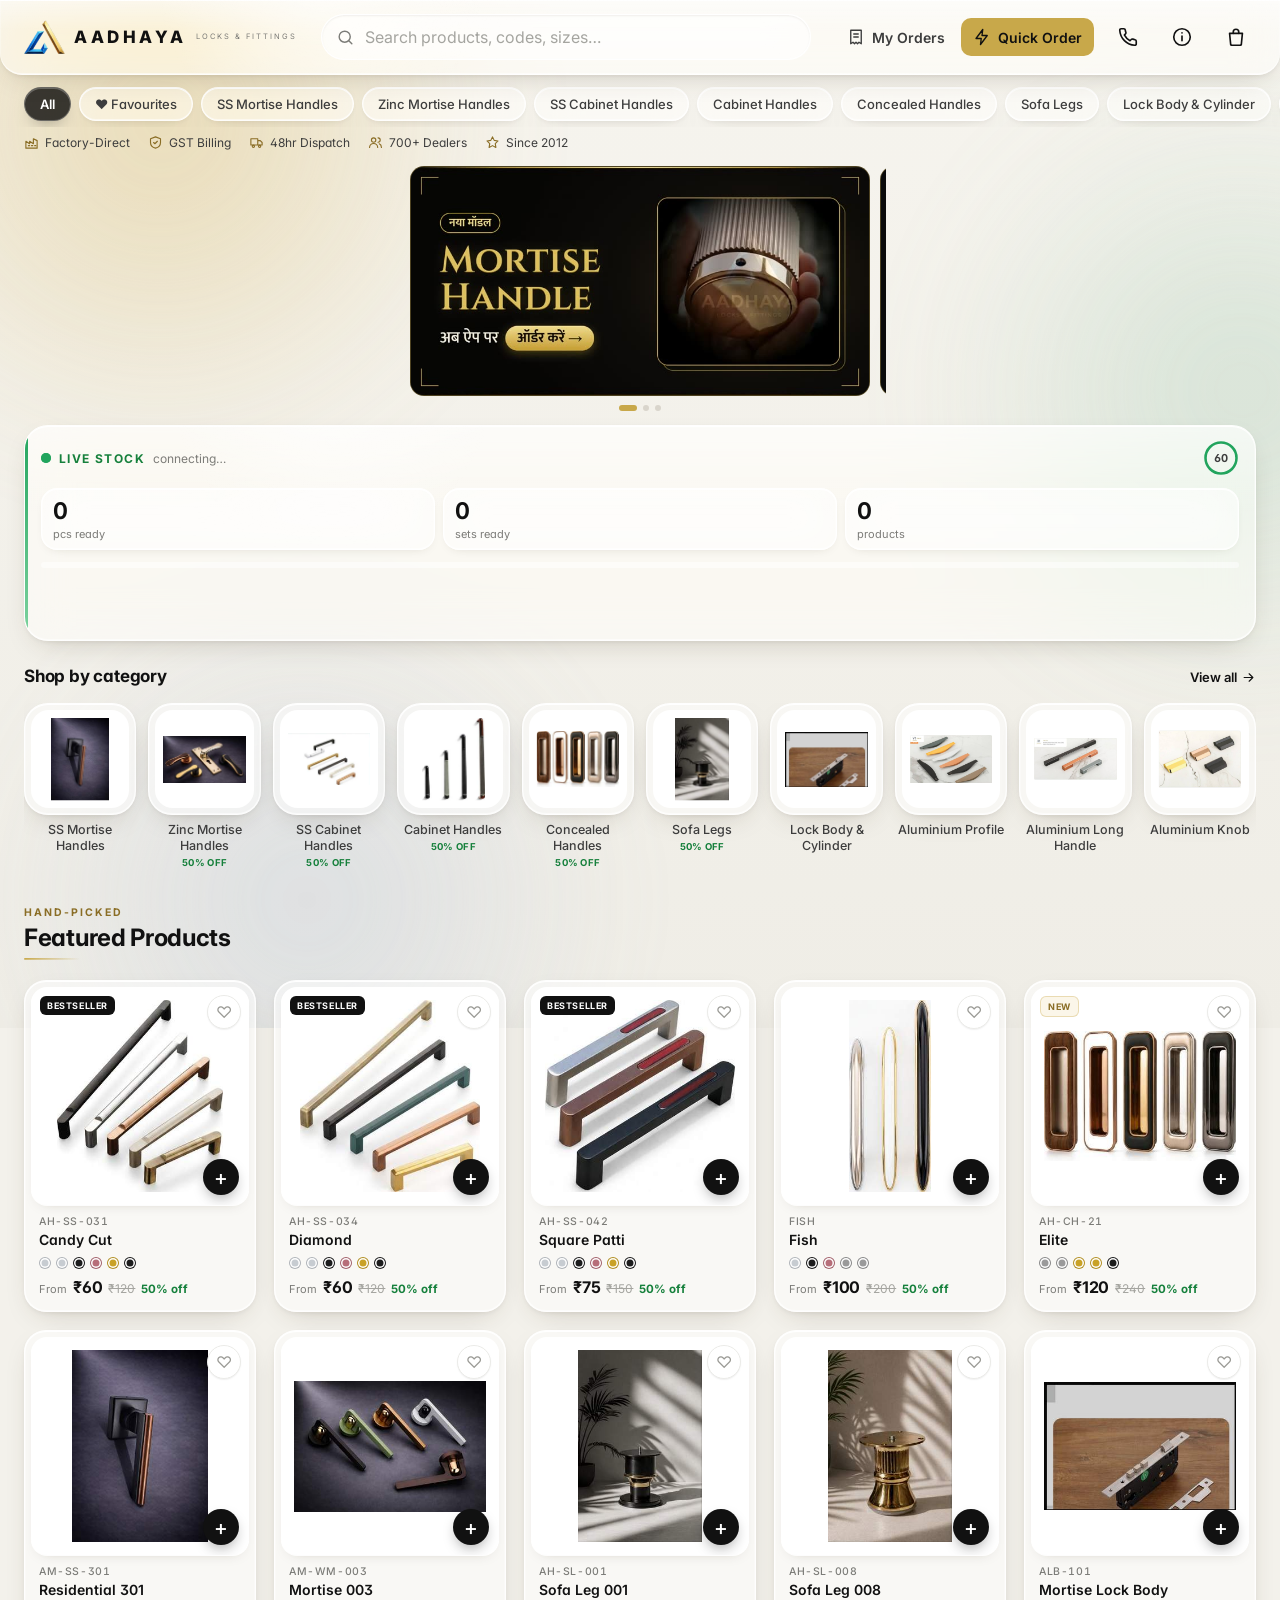
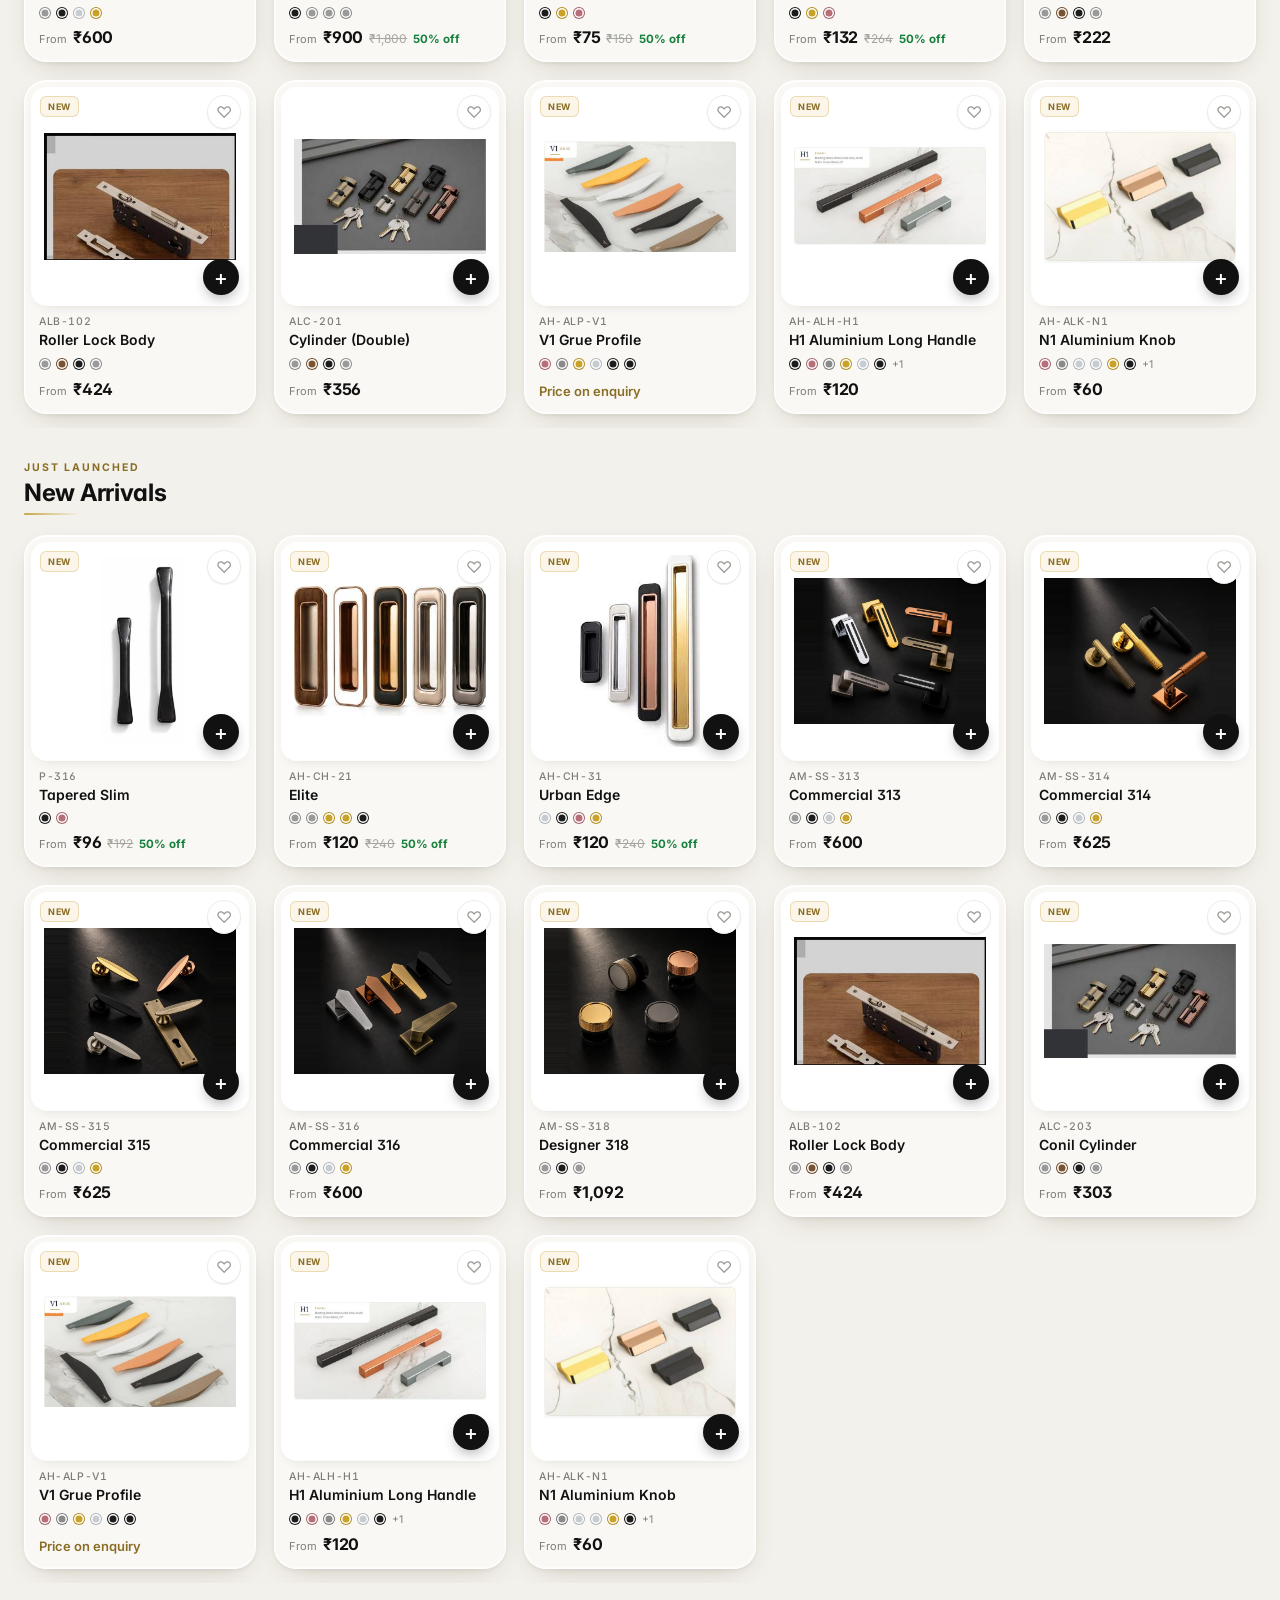
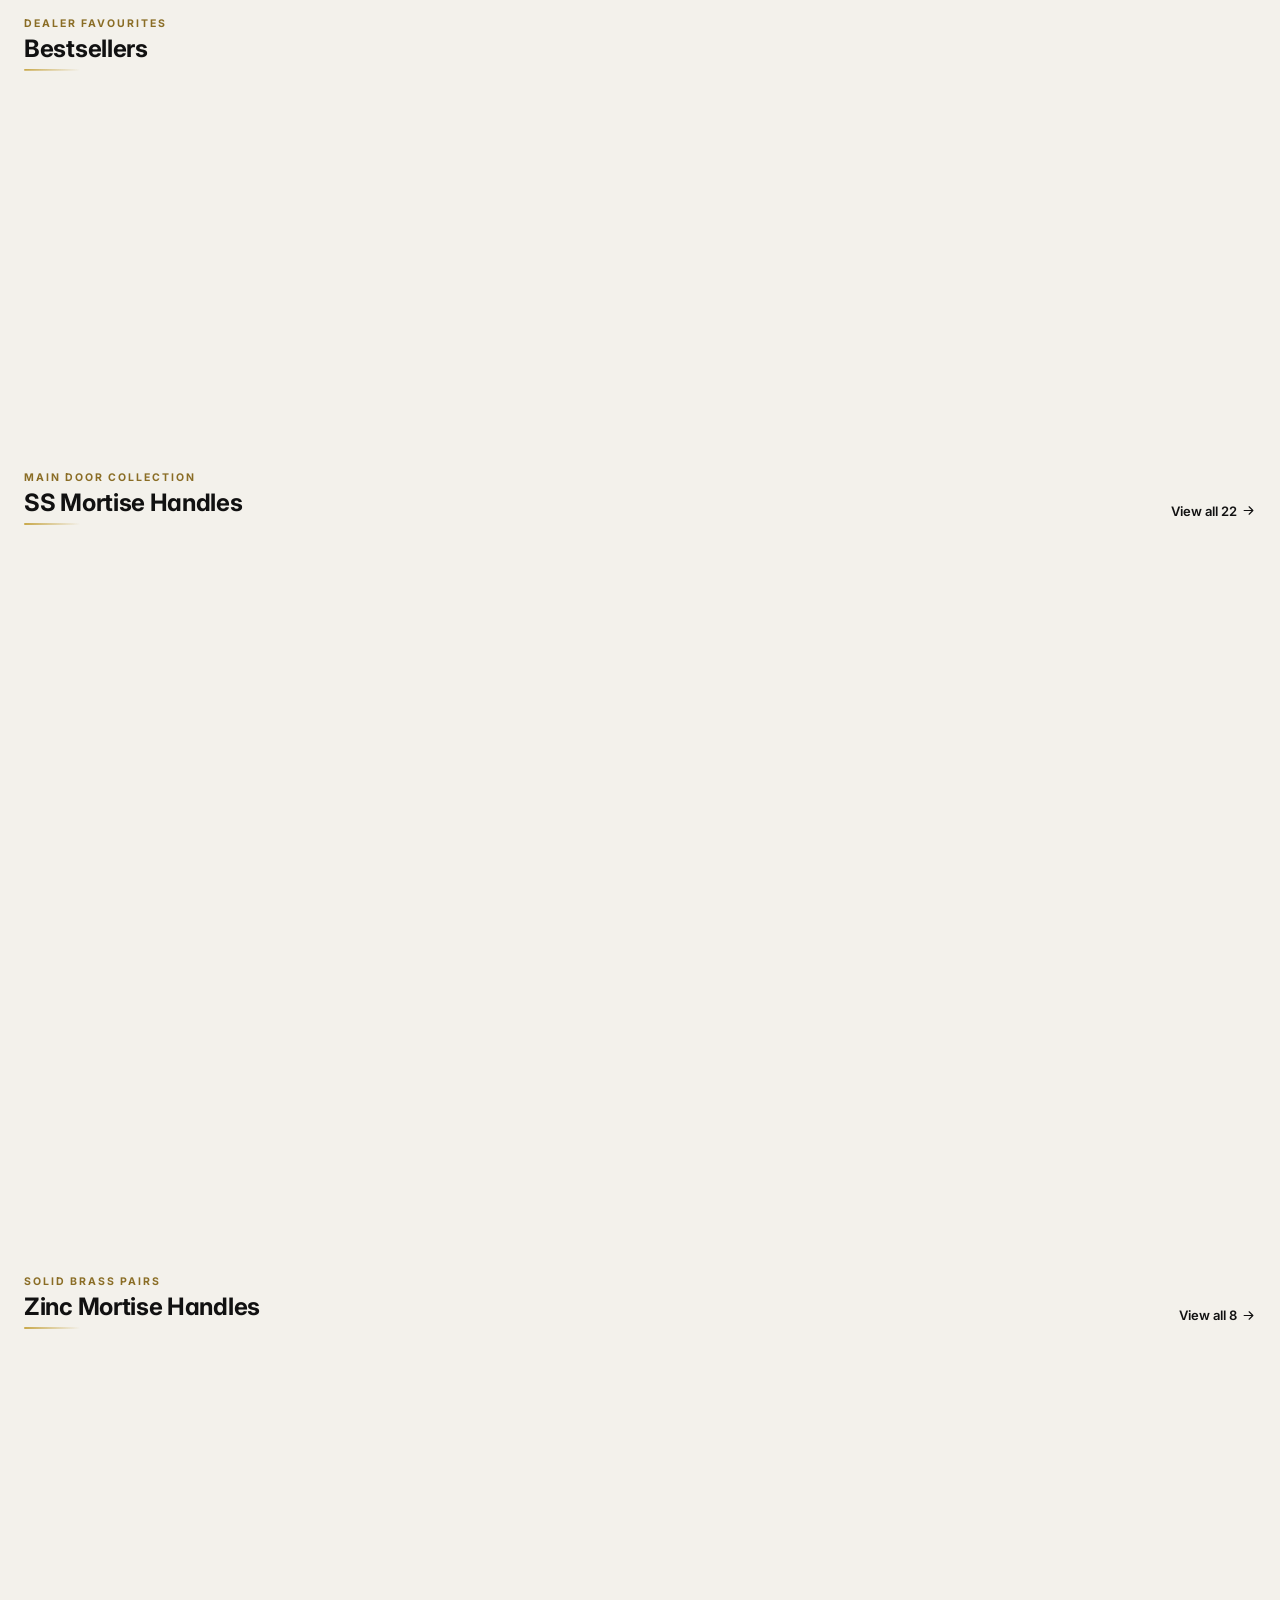
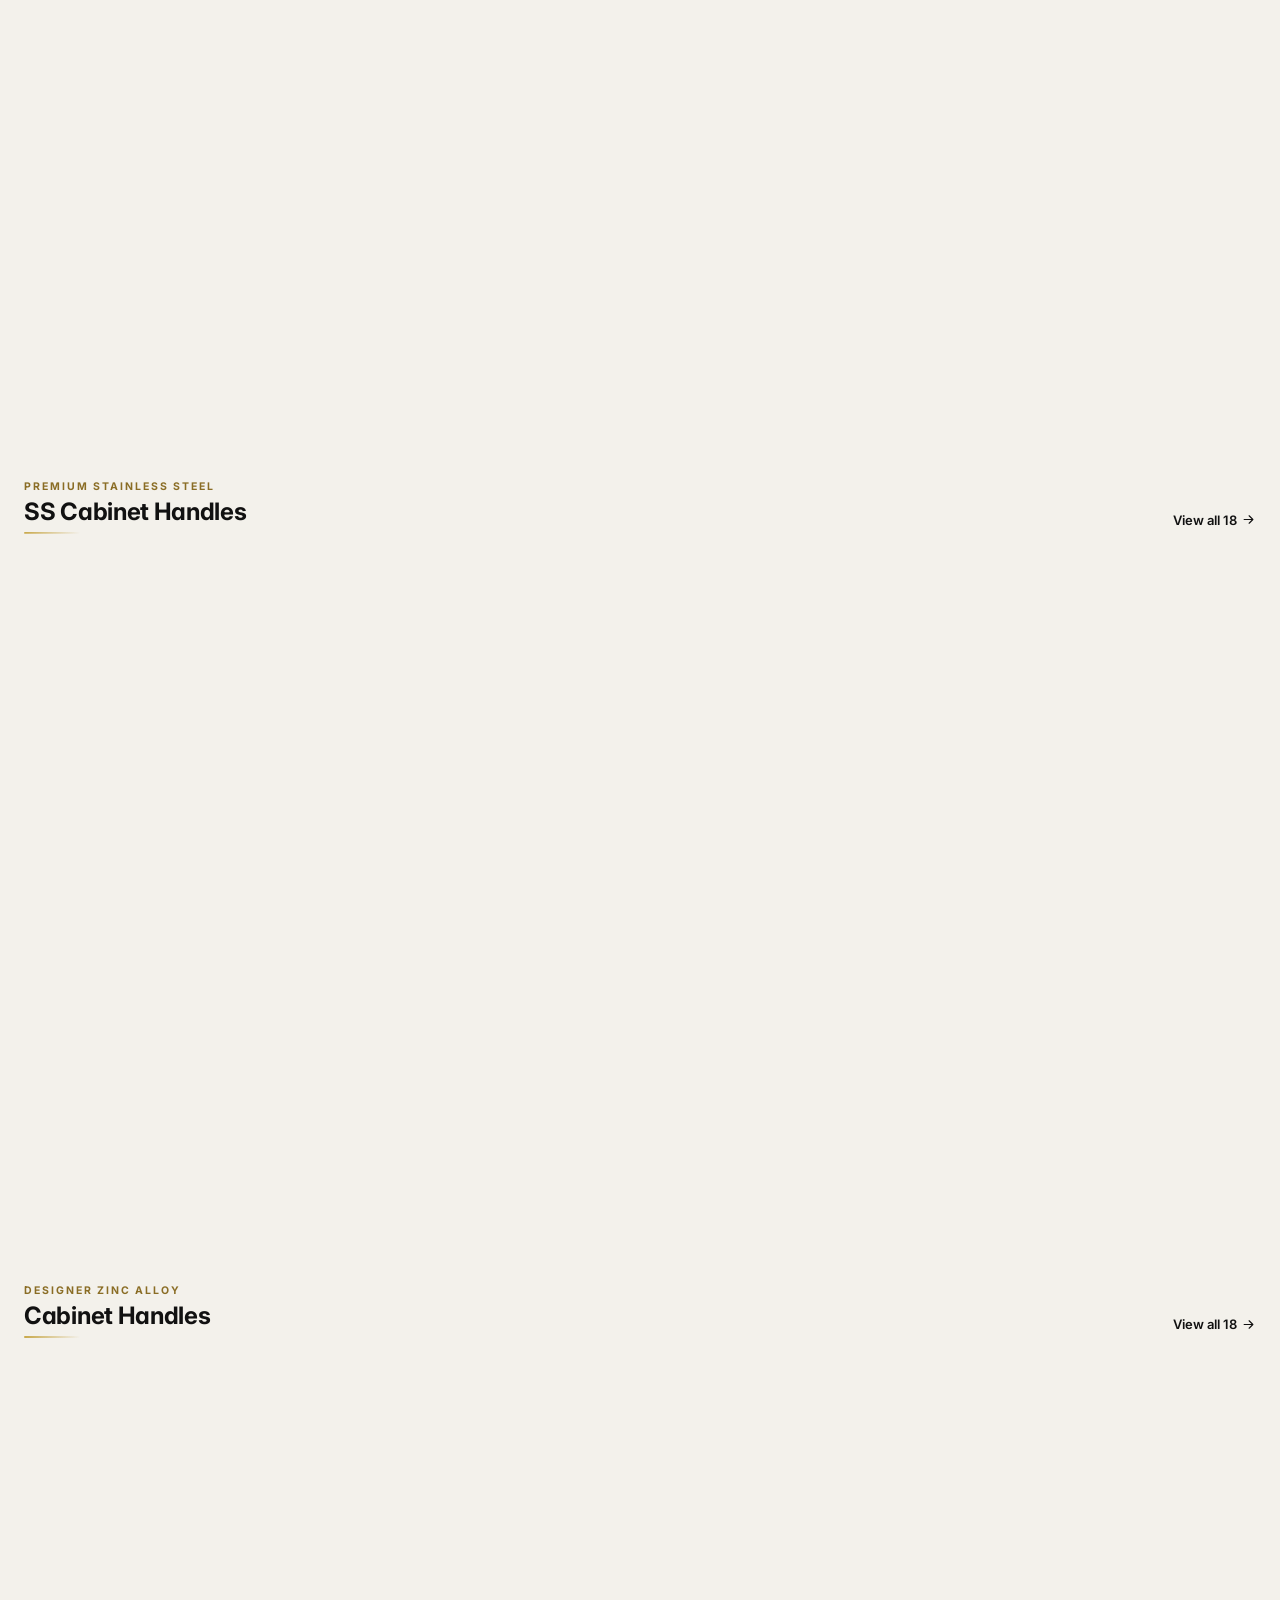
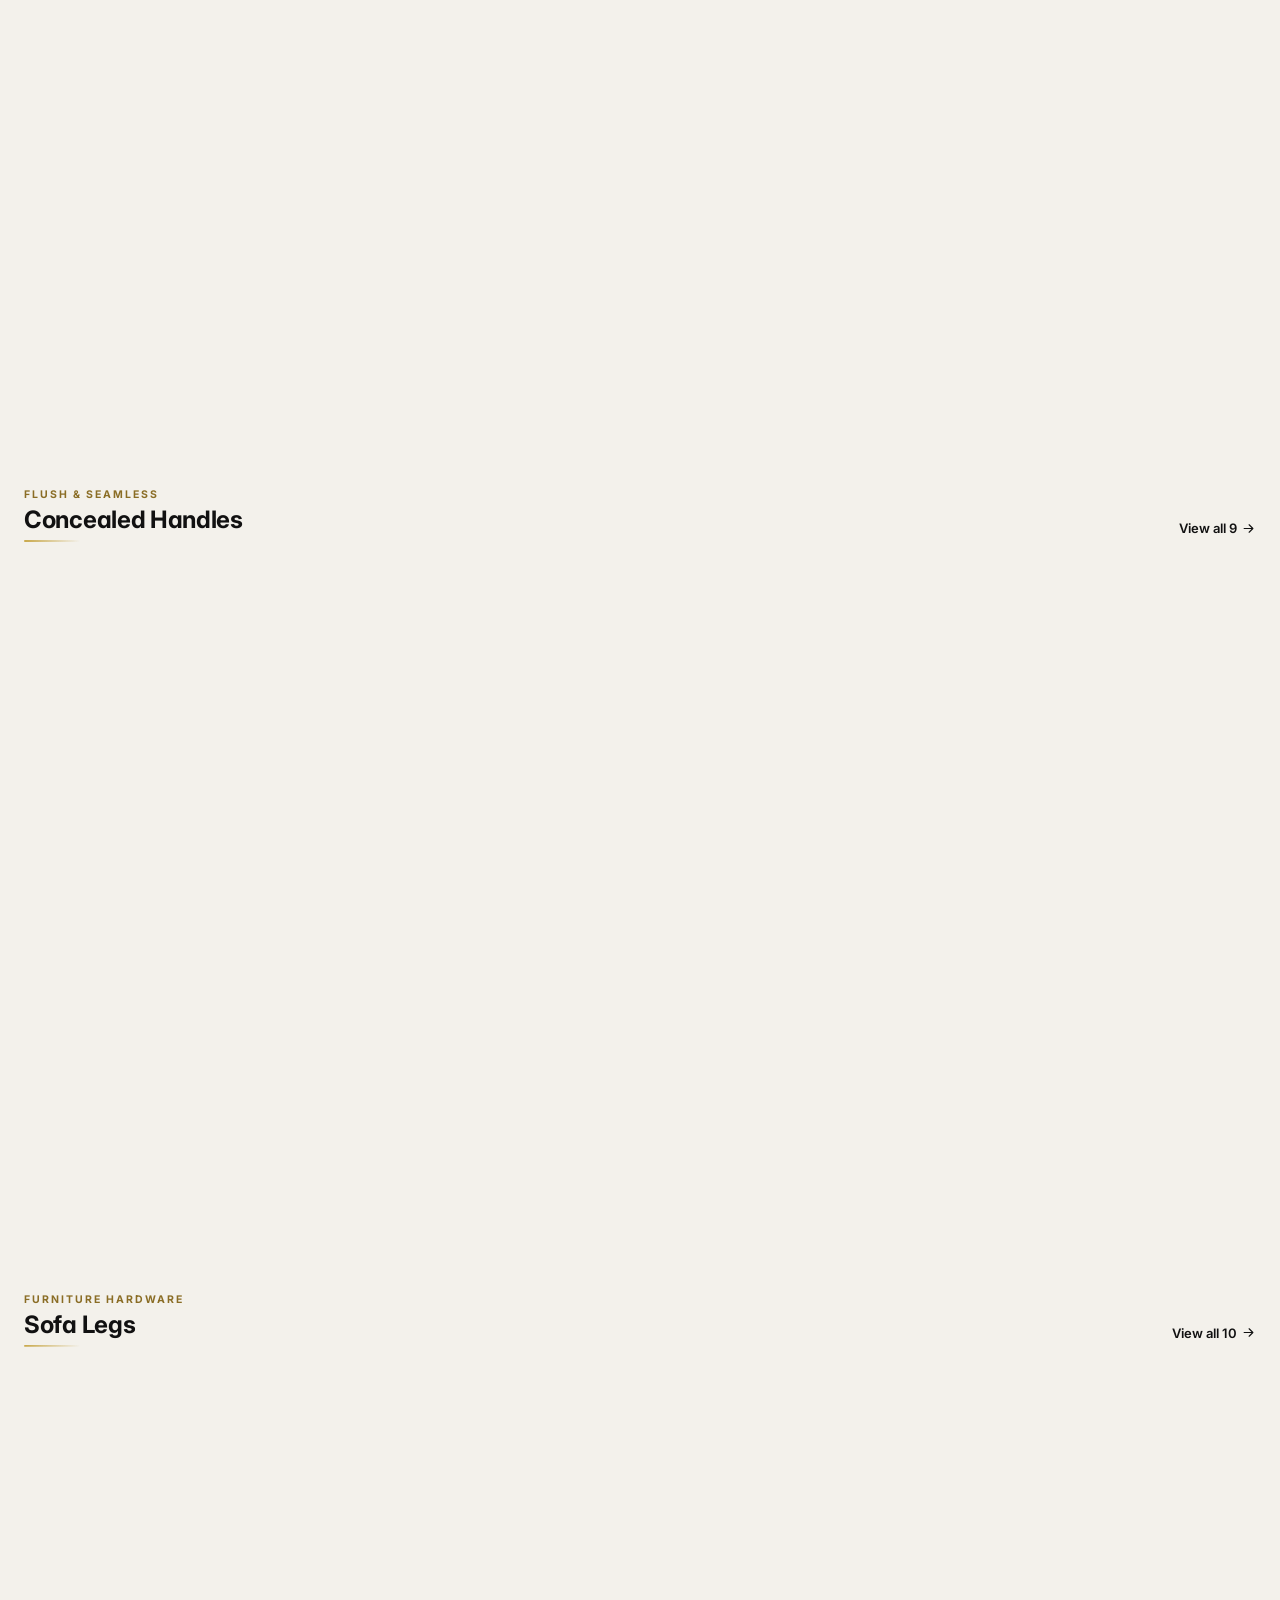
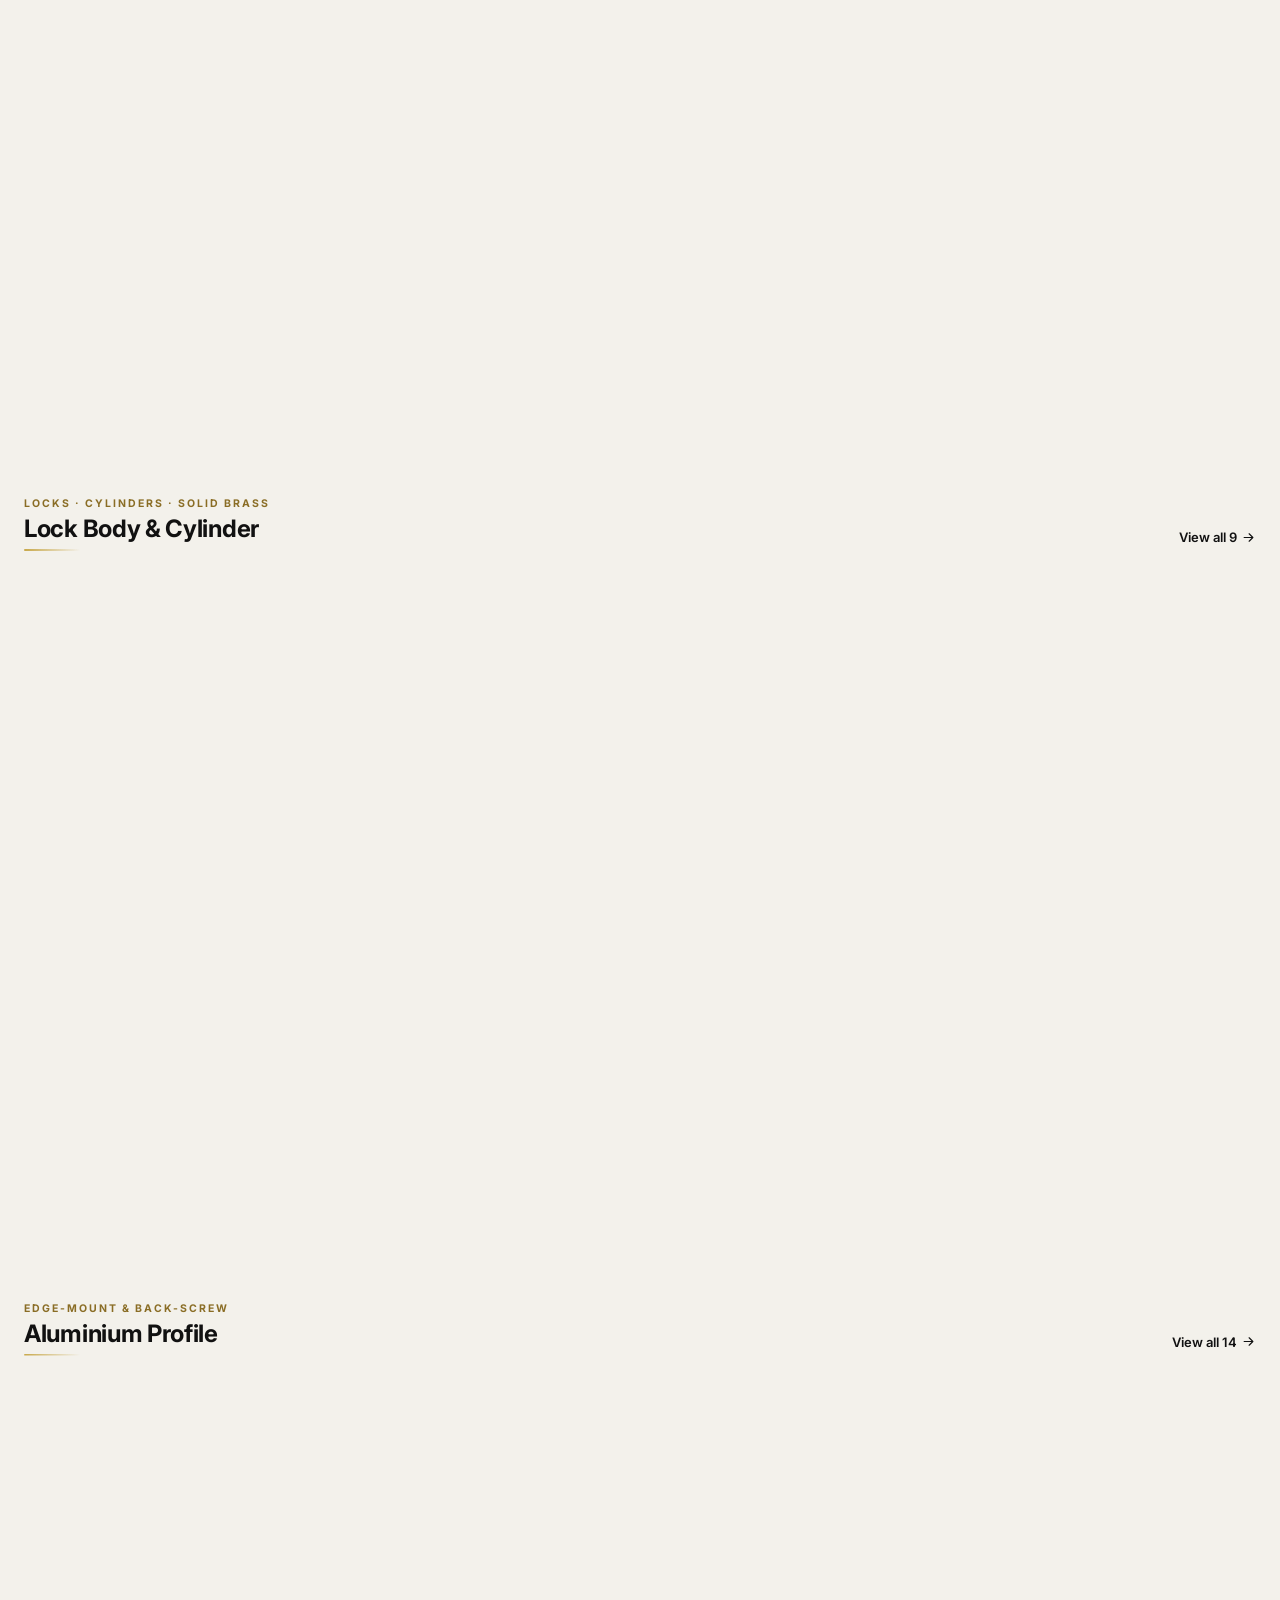
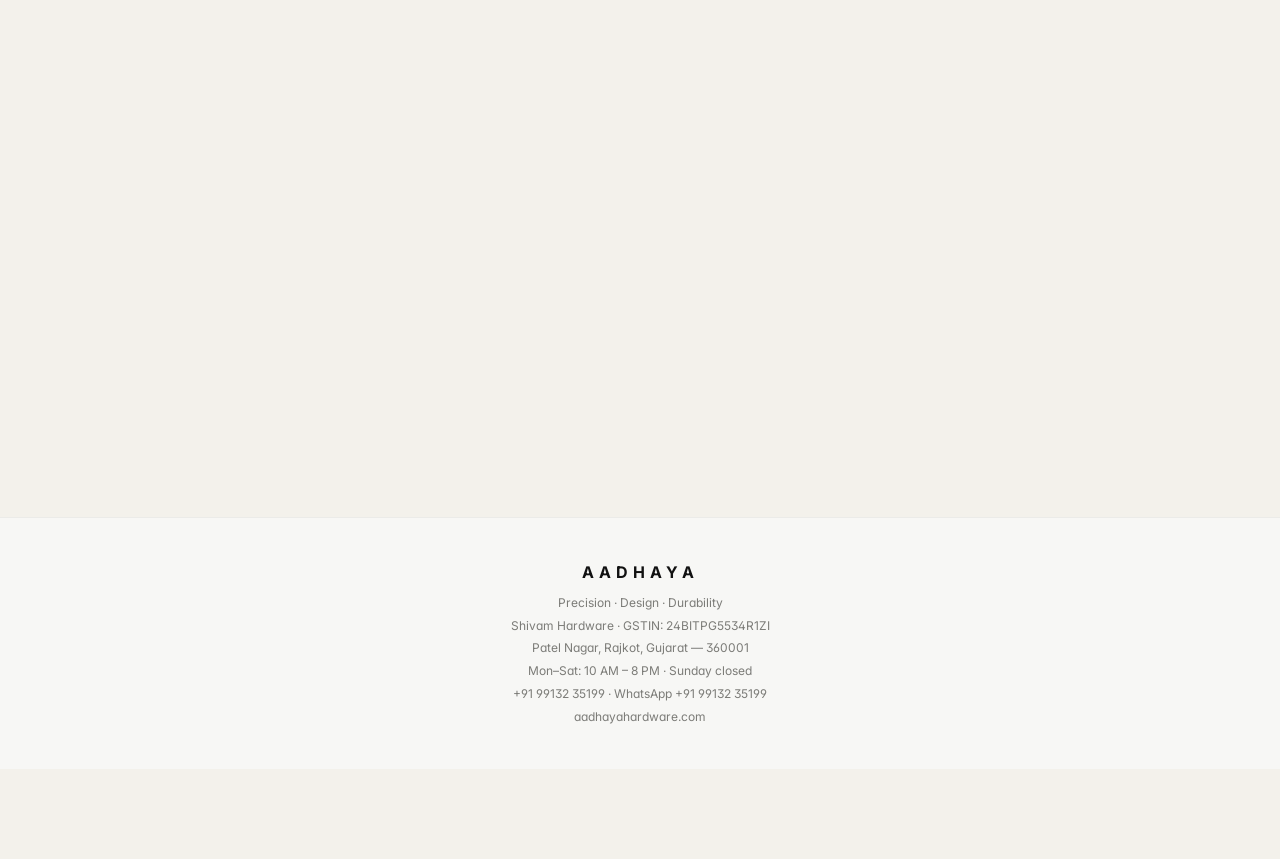
==== preview/index.html @ cbcf8244 "Speed preview at /preview/ (live app unchanged) Preview of speed fixes: shared live-stock fetch, pos" ====
<!DOCTYPE html>
<html lang="en"><head>
<meta charset="UTF-8"><meta name="viewport" content="width=device-width,initial-scale=1,viewport-fit=cover"><meta name="theme-color" content="#0A0A0A"><meta name="apple-mobile-web-app-capable" content="yes"><meta name="mobile-web-app-capable" content="yes"><meta name="apple-mobile-web-app-status-bar-style" content="black-translucent"><meta name="apple-mobile-web-app-title" content="AADHAYA"><meta name="format-detection" content="telephone=no">
<title>AADHAYA Hardware — Order</title>
<meta name="description" content="Order premium stainless steel cabinet handles, concealed handles, mortise locks, knobs & sofa legs factory-direct from AADHAYA, Rajkot. 130+ products, 6 finishes, dealer NETT pricing, 48-hour dispatch. Order on WhatsApp in 2 minutes.">
<meta name="robots" content="noindex,nofollow"><link rel="canonical" href="https://order.aadhayahardware.com/">
<meta property="og:type" content="website">
<meta property="og:site_name" content="AADHAYA Hardware">
<meta property="og:title" content="AADHAYA Hardware — Dealer Order App">
<meta property="og:description" content="130+ premium SS hardware products with sizes, finishes & dealer pricing. Factory-direct from Rajkot. 48hr dispatch. Order on WhatsApp.">
<meta property="og:url" content="https://order.aadhayahardware.com/">
<meta property="og:image" content="https://order.aadhayahardware.com/og-image.jpg">
<meta property="og:image:width" content="1200">
<meta property="og:image:height" content="630">
<meta name="twitter:card" content="summary_large_image">
<meta name="twitter:title" content="AADHAYA Hardware — Dealer Order App">
<meta name="twitter:description" content="130+ premium SS hardware products, dealer NETT pricing, 48hr dispatch. Order on WhatsApp.">
<meta name="twitter:image" content="https://order.aadhayahardware.com/og-image.jpg">
<link rel="manifest" href="manifest.json">
<link rel="apple-touch-icon" href="apple-touch-icon.png">
<link rel="icon" type="image/png" sizes="192x192" href="icon-192.png">
<!-- SPEED (Nov 2026): data server se pehle hi jod lo, top banner ki photo aur zaroori files jaldi mangao -->
<link rel="preconnect" href="https://rtgfbovemrxfsiflwmvp.supabase.co" crossorigin>
<link rel="preload" as="image" href="launch-poster.jpg?v=1" fetchpriority="high">
<link rel="preload" as="script" href="ui.js?v=6">
<link rel="preload" as="script" href="livestock.js?v=5">
<link rel="preload" as="script" href="offers.js?v=4">
<link rel="preload" as="script" href="catalog.js?v=7">
<script src="speed.js?v=1"></script>
<script type="application/ld+json">
{"@context":"https://schema.org","@type":"HardwareStore","name":"AADHAYA Locks & Fittings","alternateName":"Aadhaya Hardware","legalName":"Shivam Hardware","url":"https://order.aadhayahardware.com/","image":"https://order.aadhayahardware.com/og-image.jpg","logo":"https://order.aadhayahardware.com/icon-512.png","telephone":"+919913235199","taxID":"24BITPG5534R1ZI","foundingDate":"2012","priceRange":"₹₹","address":{"@type":"PostalAddress","streetAddress":"Patel Nagar","addressLocality":"Rajkot","addressRegion":"Gujarat","postalCode":"360001","addressCountry":"IN"},"openingHoursSpecification":[{"@type":"OpeningHoursSpecification","dayOfWeek":["Monday","Tuesday","Wednesday","Thursday","Friday","Saturday"],"opens":"10:00","closes":"20:00"}],"sameAs":["https://aadhayahardware.com","https://wa.me/919913235199"],"makesOffer":{"@type":"Offer","itemOffered":{"@type":"ItemList","name":"Premium SS Hardware","itemListElement":[{"@type":"Product","name":"SS Cabinet Handles"},{"@type":"Product","name":"Concealed Handles"},{"@type":"Product","name":"SS Mortise Handles"},{"@type":"Product","name":"Zinc Mortise Handles"},{"@type":"Product","name":"Mortise Lock Bodies & Cylinders"},{"@type":"Product","name":"Sofa Legs"},{"@type":"Product","name":"Aluminium Profile Handles"},{"@type":"Product","name":"Aluminium Long Handles"},{"@type":"Product","name":"Aluminium Knobs"}]}}}
</script>
<style>
:root{--bg:#0A0A0A;--card:#161616;--gold:#C8A84A;--gold2:#E2C870;--txt:#EDEDED;--mut:#9A9A9A;--teal:#0D9488;--line:#262626}
*{margin:0;padding:0;box-sizing:border-box;-webkit-tap-highlight-color:transparent}
body{background:var(--bg);color:var(--txt);font-family:'Segoe UI',system-ui,-apple-system,sans-serif;padding-bottom:74px}
header{position:sticky;top:0;z-index:50;background:rgba(10,10,10,.97);border-bottom:1px solid var(--line);padding:14px 16px 10px}
.hrow{display:flex;align-items:center}
.brand{display:flex;align-items:center;gap:9px;flex:1}
.hdrlogo{height:34px;width:auto;flex:0 0 auto}
.infopic{width:100%;display:block}
.brand b{color:var(--gold);letter-spacing:4px;font-size:19px;font-weight:800}
.brand span{font-size:8px;letter-spacing:2px;color:var(--mut)}
.cartBtn{position:relative;width:40px;height:40px;border-radius:11px;background:var(--card);border:1px solid var(--line);color:var(--gold);font-size:19px;display:flex;align-items:center;justify-content:center}
.cartBtn .ct{position:absolute;top:-6px;right:-6px;min-width:18px;height:18px;border-radius:9px;background:var(--gold);color:#000;font-size:10px;font-weight:800;display:flex;align-items:center;justify-content:center;padding:0 4px}
.search{margin-top:10px;display:flex;background:var(--card);border:1px solid var(--line);border-radius:12px;padding:10px 12px;gap:8px}
.search input{flex:1;background:none;border:0;outline:0;color:var(--txt);font-size:16px}
.chips{display:flex;gap:8px;overflow-x:auto;padding:10px 16px;scrollbar-width:none}
.chips::-webkit-scrollbar{display:none}
.chip{flex:0 0 auto;padding:10px 17px;border-radius:22px;border:1px solid rgba(75,180,235,.40);background:rgba(75,180,235,.13);font-size:13px;color:#a6daf5;white-space:nowrap;font-weight:500}
.chip.on{background:linear-gradient(135deg,#56b8ea,#2f93cf);color:#fff;border-color:#56b8ea;font-weight:700;box-shadow:0 3px 12px rgba(56,150,210,.45)}
.hero{position:relative;margin:8px 16px 6px;border:1px solid rgba(200,168,74,.30);border-radius:18px;padding:22px 20px;overflow:hidden;background:radial-gradient(130% 150% at 0% 0%,#1c1408 0%,#100f0c 52%),linear-gradient(135deg,#141414,#050505)}
.hero::before{content:"";position:absolute;left:0;right:0;top:0;height:2px;background:linear-gradient(90deg,transparent,var(--gold2),transparent);opacity:.75}
.hero::after{content:"";position:absolute;right:-70px;top:-70px;width:220px;height:220px;border-radius:50%;background:radial-gradient(circle,rgba(200,168,74,.20),transparent 70%);pointer-events:none}
.hero>*{position:relative;z-index:1}
.hrow{display:flex;align-items:center;justify-content:space-between;gap:10px;flex-wrap:wrap}
.hero .ov{display:inline-flex;align-items:center;gap:8px;font-size:9px;letter-spacing:2.5px;color:var(--gold2);text-transform:uppercase}
.hero .ov::before{content:"";width:18px;height:1px;background:var(--gold2);opacity:.7}
.hoff{font-size:9.5px;font-weight:700;letter-spacing:.5px;color:var(--gold2);background:rgba(200,168,74,.12);border:1px solid rgba(200,168,74,.45);padding:4px 10px;border-radius:20px;white-space:nowrap}
.hero h1{font-family:Georgia,serif;font-size:27px;line-height:1.16;margin:12px 0 0;font-weight:400;color:#f4f0e6}
.hero h1 em{font-style:normal;color:var(--gold2)}
.hero p{font-size:11.5px;line-height:1.6;color:#a9a9a9;margin:9px 0 0;max-width:320px}
.stats{display:flex;margin-top:16px;border-top:1px solid rgba(255,255,255,.07);padding-top:13px}
.stats div{flex:1;text-align:center;position:relative}
.stats div+div::before{content:"";position:absolute;left:0;top:50%;transform:translateY(-50%);height:26px;width:1px;background:rgba(255,255,255,.08)}
.stats b{color:var(--gold2);font-size:18px;display:block;font-family:Georgia,serif}
.stats span{font-size:8.5px;color:#8a8a8a;letter-spacing:.5px}
.sec{padding:18px 16px 8px}
.sec .ov{font-size:9px;letter-spacing:2px;color:var(--gold)}
.sec h2{font-size:17px;margin-top:2px}
.grid{display:grid;grid-template-columns:1fr 1fr;gap:11px;padding:8px 16px 16px}
.pc{background:var(--card);border:1px solid var(--line);border-radius:13px;overflow:hidden}
.pc .imw{position:relative;background:#fff;aspect-ratio:1}
.pc img{width:100%;height:100%;object-fit:contain}
.bdg{position:absolute;top:7px;left:7px;display:flex;gap:4px}
.bdg i{font-style:normal;font-size:7.5px;font-weight:800;letter-spacing:.8px;padding:3px 6px;border-radius:4px;background:var(--gold);color:#000}
.bdg i.new{background:var(--teal);color:#fff}
.bdg i.off{background:#25D366;color:#fff}
.pc .bd{padding:9px 11px 11px}
.pc .cd{font-size:9px;letter-spacing:1.4px;color:var(--gold)}
.pc .nm{font-size:13px;font-weight:600;margin:2px 0;white-space:nowrap;overflow:hidden;text-overflow:ellipsis}
.pc .pr{font-size:12px;color:#ccc}
.empty{padding:40px;text-align:center;color:var(--mut);font-size:13px}
.ov-bg{position:fixed;inset:0;background:rgba(0,0,0,.72);z-index:90;display:none}
.ov-bg.open{display:block}
.sheet{position:fixed;left:0;right:0;bottom:0;top:5%;background:var(--bg);z-index:100;border-radius:20px 20px 0 0;display:none;flex-direction:column;border-top:1px solid var(--gold)}
.sheet.open{display:flex}
.sh-top{display:flex;align-items:center;padding:12px 16px;gap:10px;border-bottom:1px solid var(--line)}
.sh-top b{flex:1;font-size:13px;letter-spacing:1px;color:var(--gold)}
.x{width:32px;height:32px;border-radius:50%;background:var(--card);border:1px solid var(--line);color:#fff;font-size:16px;display:flex;align-items:center;justify-content:center}
.sh-body{flex:1;overflow-y:auto}
.sh-img{background:#fff;height:240px;display:flex;align-items:center;justify-content:center}
.sh-img img{max-width:90%;max-height:90%;object-fit:contain}
.sh-pad{padding:18px 18px 24px}
.sh-pad .sr{font-size:9px;letter-spacing:2px;color:var(--gold)}
.sh-pad h2{font-family:Georgia,serif;font-size:25px;margin:4px 0 2px}
.sh-pad .mdl{font-size:9px;letter-spacing:2px;color:var(--mut)}
.sh-pad p.desc{font-size:12.5px;line-height:1.6;color:#bbb;margin:12px 0 16px}
.lbl{font-size:9px;letter-spacing:2px;color:var(--gold);margin:14px 0 8px}
.opts{display:flex;flex-wrap:wrap;gap:8px}
.opt{padding:8px 13px;border-radius:9px;border:1px solid var(--line);background:var(--card);font-size:12.5px;color:#ddd}
.opt.on{border-color:var(--gold);background:rgba(200,168,74,.16);color:var(--gold2);font-weight:600}
table{width:100%;border:1px solid var(--line);border-radius:11px;border-collapse:separate;border-spacing:0;overflow:hidden}
td{padding:9px 13px;font-size:12px}
tr:nth-child(odd) td{background:var(--card)}
td:last-child{text-align:right;color:var(--gold);font-weight:700}
.qtyrow{display:flex;align-items:center;gap:14px;margin-top:10px}
.stepper{display:flex;align-items:center;border:1px solid var(--line);border-radius:10px;overflow:hidden}
.stepper button{width:42px;height:42px;background:var(--card);border:0;color:var(--gold);font-size:20px}
.stepper span,.stepper .qin{width:46px;text-align:center;font-size:16px;font-weight:700}
.qin{border:0;outline:0;background:transparent;color:inherit;font:inherit;font-weight:700;text-align:center;padding:0;-moz-appearance:textfield;font-variant-numeric:tabular-nums}.qin::-webkit-outer-spin-button,.qin::-webkit-inner-spin-button{-webkit-appearance:none;margin:0}.qin:focus{background:rgba(200,168,74,.15);border-radius:6px}
.cq .qin{width:44px;height:30px;font-size:15px}
.linep{flex:1;text-align:right;font-size:13px}
.linep b{color:var(--gold2);font-size:17px}
.sh-cta{display:flex;gap:10px;padding:12px 16px;border-top:1px solid var(--line);background:var(--bg)}
.btn{flex:1;border:0;border-radius:11px;padding:15px;font-size:14.5px;font-weight:700;text-align:center;text-decoration:none;color:#000;background:var(--gold)}
.btn.wa{background:#25D366;color:#fff}
.btn:disabled{opacity:.4}
/* cart */
.citem{display:flex;gap:12px;padding:13px 16px;border-bottom:1px solid var(--line);align-items:center}
.citem img{width:58px;height:58px;border-radius:9px;background:#fff;object-fit:contain;flex:0 0 auto}
.citem .ci{flex:1;min-width:0}
.citem .ci .c1{font-size:13px;font-weight:600}
.citem .ci .c2{font-size:11px;color:var(--mut);margin-top:2px}
.citem .ci .c3{font-size:12px;color:var(--gold);margin-top:3px}
.citem .cq{display:flex;align-items:center;gap:8px}
.citem .cq button{width:30px;height:30px;border-radius:8px;background:var(--card);border:1px solid var(--line);color:var(--gold);font-size:16px}
.citem .cq span{min-width:22px;text-align:center;font-weight:700;font-size:14px}
.del{color:#e25;font-size:12px;background:none;border:0;margin-left:6px}
.summary{padding:16px;border-top:1px solid var(--line)}
.summary .row{display:flex;justify-content:space-between;font-size:13px;padding:4px 0}
.summary .tot{font-size:18px;font-weight:800;color:var(--gold2);padding-top:8px;border-top:1px solid var(--line);margin-top:6px}
.form{padding:0 16px 16px}
.form input{width:100%;background:var(--card);border:1px solid var(--line);border-radius:11px;padding:14px;color:#fff;font-size:16px;margin-top:10px;outline:0}
.form input:focus{border-color:var(--gold)}
.muted{font-size:11px;color:var(--mut);padding:0 16px 10px}
footer{padding:26px 16px 18px;text-align:center;border-top:1px solid var(--line);margin-top:10px}
footer b{color:var(--gold);letter-spacing:4px}
footer p{font-size:10px;color:var(--mut);margin-top:5px}
.toast{position:fixed;bottom:84px;left:50%;transform:translateX(-50%);background:var(--gold);color:#000;font-weight:700;font-size:13px;padding:11px 20px;border-radius:24px;z-index:200;opacity:0;transition:opacity .25s;pointer-events:none}
.toast.show{opacity:1}
.inforow{display:flex;gap:13px;align-items:center;padding:13px;background:var(--card);border:1px solid var(--line);border-radius:11px;margin-bottom:9px;text-decoration:none;color:var(--txt)}
.inforow .ic{font-size:18px;flex:0 0 auto;width:24px;text-align:center}
.inforow .it{font-size:11px;color:var(--mut);letter-spacing:.5px}
.inforow .iv{font-size:13.5px;font-weight:600;margin-top:2px}
.inforow.nolink{cursor:default}
/* ===== LANDING PAGE ===== */
#landing{display:none;position:fixed;inset:0;z-index:70;overflow-y:auto;-webkit-overflow-scrolling:touch;background:radial-gradient(135% 95% at 50% -12%,#0e1c18 0%,#0A0A0A 52%);color:var(--txt)}
body.landing-on{overflow:hidden}
.lbar{background:#07110e;border-bottom:1px solid var(--line);color:var(--gold2);font-size:9.5px;letter-spacing:1.4px;text-align:center;padding:8px 12px;font-weight:600}
.lhead{display:flex;align-items:center;gap:12px;padding:13px 18px;position:sticky;top:0;background:rgba(8,12,11,.88);backdrop-filter:blur(10px);border-bottom:1px solid var(--line);z-index:5}
.lbrand{flex:1;display:flex;flex-direction:column;line-height:1.05;cursor:pointer}
.lbrand b{color:var(--gold);letter-spacing:4px;font-size:20px;font-weight:800}
.lbrand span{font-size:7.5px;letter-spacing:2px;color:var(--mut);margin-top:4px}
.lnav{display:none;gap:24px}
.lnav a{color:#cfcfcf;font-size:12.5px;text-decoration:none;letter-spacing:.4px}
.lnav a:hover{color:var(--gold2)}
.lcta-sm{border:0;background:var(--gold);color:#000;font-weight:700;font-size:12.5px;padding:9px 16px;border-radius:9px;cursor:pointer;white-space:nowrap}
.lhero{display:flex;flex-direction:column;gap:6px;padding:30px 18px 8px;max-width:1140px;margin:0 auto}
.leyebrow{display:inline-flex;align-items:center;gap:8px;color:var(--teal);font-size:10px;letter-spacing:2.4px;font-weight:700}
.leyebrow i{width:22px;height:2px;background:var(--teal);display:inline-block}
.leyebrow.center{justify-content:center}
.lhero h1{font-family:Georgia,'Times New Roman',serif;font-size:33px;line-height:1.16;margin:14px 0 0;font-weight:400;color:#f3efe6}
.lhero h1 em{color:var(--gold2);font-style:normal;font-weight:700}
.lhero p.lsub{font-size:13.5px;line-height:1.7;color:#b6b6b6;max-width:520px;margin-top:14px}
.lbtns{display:flex;flex-wrap:wrap;gap:11px;margin-top:22px}
.lbtn{border:0;border-radius:12px;padding:15px 22px;font-size:14px;font-weight:700;cursor:pointer;text-decoration:none;display:inline-flex;align-items:center;justify-content:center;gap:8px}
.lbtn.gold{background:linear-gradient(135deg,var(--gold2),var(--gold));color:#000;box-shadow:0 6px 22px rgba(200,168,74,.26)}
.lbtn.wa{background:#25D366;color:#fff}
.lbtn.sm{padding:12px 20px;font-size:13px}
.ltrust{display:flex;gap:6px;margin-top:28px;border-top:1px solid var(--line);padding-top:18px}
.ltrust div{flex:1;text-align:center}
.ltrust b{display:block;color:var(--gold2);font-size:22px;font-weight:800;font-family:Georgia,serif}
.ltrust b small{font-size:11px}
.ltrust span{font-size:8px;letter-spacing:1.1px;color:#888}
.lhero-r{margin-top:30px}
.lhcard{position:relative;border:1px solid rgba(200,168,74,.3);border-radius:18px;overflow:hidden;background:#fff;aspect-ratio:4/3}
.lhcard img{width:100%;height:100%;object-fit:contain}
.lhcard .ltagp{position:absolute;top:12px;left:12px;background:rgba(0,0,0,.78);color:#fff;font-size:9px;letter-spacing:1.4px;padding:6px 11px;border-radius:20px}
.lsec{max-width:1140px;margin:0 auto;padding:46px 18px 4px}
.lsec-h{text-align:center;margin-bottom:24px}
.lsec-h h2{font-family:Georgia,serif;font-size:25px;margin-top:8px;color:#f1ede4;font-weight:400}
.lcats{display:grid;grid-template-columns:1fr 1fr;gap:12px}
.lcard{background:var(--card);border:1px solid var(--line);border-radius:14px;overflow:hidden;cursor:pointer;transition:border-color .2s,transform .2s}
.lcard:hover{border-color:var(--gold);transform:translateY(-2px)}
.lcimg{position:relative;background:#fff;aspect-ratio:1}
.lcimg img{width:100%;height:100%;object-fit:contain}
.lcimg .lcoff{position:absolute;top:7px;left:7px;background:#25D366;color:#fff;font-size:8px;font-weight:800;letter-spacing:.5px;padding:3px 7px;border-radius:5px}
.lcbd{padding:11px 13px 13px}
.lct{font-size:8.5px;letter-spacing:1.3px;color:var(--teal);font-weight:700;white-space:nowrap;overflow:hidden;text-overflow:ellipsis}
.lcn{font-size:14px;font-weight:600;margin:3px 0 4px}
.lcc{font-size:11px;color:var(--gold)}
.loffer{padding:34px 18px}
.loff-in{max-width:1140px;margin:0 auto;background:linear-gradient(135deg,#1a1405,#2c2207);border:1px solid rgba(200,168,74,.4);border-radius:18px;padding:28px 22px;text-align:center}
.loff-tag{color:var(--teal);font-size:10px;letter-spacing:2.4px;font-weight:700}
.loff-h{font-family:Georgia,serif;font-size:38px;color:var(--gold2);margin:7px 0 4px}
.loff-p{font-size:12.5px;color:#c7c0a8;margin-bottom:18px;line-height:1.6}
.lwhy-grid{display:grid;grid-template-columns:1fr 1fr;gap:12px}
.lwcard{background:var(--card);border:1px solid var(--line);border-radius:14px;padding:18px}
.lwcard .lwic{font-size:22px}
.lwcard h3{font-size:14px;margin:10px 0 6px;color:#eee}
.lwcard p{font-size:11.5px;color:#9a9a9a;line-height:1.6}
.lband{text-align:center;padding:52px 18px;max-width:760px;margin:0 auto}
.lband h2{font-family:Georgia,serif;font-size:28px;color:#f1ede4;font-weight:400}
.lband p{font-size:13px;color:#aaa;margin:10px 0 20px}
.lfoot{border-top:1px solid var(--line);margin-top:24px;padding:30px 18px 92px;text-align:center}
.lfoot b{color:var(--gold);letter-spacing:4px;font-size:18px}
.lfoot>p{font-size:10px;color:var(--mut);margin-top:6px;letter-spacing:1px}
.lfoot-rows{max-width:430px;margin:18px auto 0;display:flex;flex-direction:column;gap:8px}
.lfrow{display:flex;gap:11px;align-items:center;background:var(--card);border:1px solid var(--line);border-radius:11px;padding:11px 13px;text-decoration:none;color:var(--txt);text-align:left}
.lfrow .ic{font-size:16px;width:22px;text-align:center;flex:0 0 auto}
.lfrow .it{font-size:10px;color:var(--mut);letter-spacing:.4px}
.lfrow .iv{font-size:13px;font-weight:600;margin-top:1px}
.lfoot-cr{font-size:10px;color:var(--mut);margin-top:20px}
.lwa-float{position:fixed;right:16px;bottom:18px;width:54px;height:54px;border-radius:50%;background:#25D366;color:#fff;font-size:25px;display:flex;align-items:center;justify-content:center;text-decoration:none;box-shadow:0 6px 20px rgba(37,211,102,.5);z-index:9}
@media(min-width:760px){
 .lnav{display:flex}
 .lhero{display:grid;grid-template-columns:1.1fr .9fr;align-items:center;gap:44px;padding-top:50px}
 .lhero-r{margin-top:0}
 .lhero h1{font-size:46px}
 .lcats{grid-template-columns:repeat(4,1fr)}
 .lwhy-grid{grid-template-columns:repeat(4,1fr)}
 .lsec-h h2{font-size:31px}
 .loff-h{font-size:46px}
 .lbar{font-size:11px}
}

/* ===== PREMIUM UPGRADE PACK ===== */
@keyframes sheetUp{from{transform:translateY(100%)}to{transform:translateY(0)}}
@keyframes fadeUp{from{opacity:0;transform:translateY(9px)}to{opacity:1;transform:translateY(0)}}
@keyframes barUp{from{transform:translateY(130%)}to{transform:translateY(0)}}
.sheet.open{animation:sheetUp .34s cubic-bezier(.22,1,.36,1)}
.grid .pc{animation:fadeUp .4s ease both}
.pc{transition:transform .14s ease,border-color .2s,box-shadow .2s}
.pc:active{transform:scale(.975)}
@media(hover:hover){.pc:hover{border-color:rgba(200,168,74,.5);box-shadow:0 12px 30px rgba(0,0,0,.5);transform:translateY(-3px)}}
.chip{transition:background .2s,color .2s,border-color .2s,transform .12s}
.chip:active{transform:scale(.95)}
.btn,.opt,.stepper button,.cartBtn{transition:transform .12s ease,filter .18s,background .2s,border-color .2s}
.btn:active{transform:scale(.975)}.opt:active{transform:scale(.95)}.cartBtn:active{transform:scale(.92)}
button:focus-visible,a:focus-visible,input:focus-visible,.opt:focus-visible,.chip:focus-visible,[role=button]:focus-visible{outline:2px solid var(--gold2);outline-offset:2px}
.opt .sw{display:inline-block;width:11px;height:11px;border-radius:50%;margin-right:7px;vertical-align:-1px;border:1px solid rgba(255,255,255,.28);box-shadow:inset 0 0 0 1px rgba(0,0,0,.25)}
.pc .swr{display:flex;gap:4px;margin:6px 0 2px;align-items:center}
.pc .swr i{width:11px;height:11px;border-radius:50%;border:1px solid rgba(255,255,255,.22);box-shadow:inset 0 0 0 1px rgba(0,0,0,.2)}
.pc .swr span{font-size:9px;color:var(--mut);margin-left:1px}
.trust{display:flex;gap:7px;overflow-x:auto;padding:0 16px 6px;scrollbar-width:none}
.trust::-webkit-scrollbar{display:none}
.trust div{flex:0 0 auto;display:flex;align-items:center;gap:5px;font-size:10.5px;color:#cdb86a;background:rgba(200,168,74,.07);border:1px solid var(--line);border-radius:20px;padding:7px 12px;white-space:nowrap}
#orderBar{position:fixed;left:0;right:0;bottom:0;z-index:60;display:none;align-items:center;gap:12px;padding:11px 16px calc(11px + env(safe-area-inset-bottom));background:linear-gradient(135deg,var(--gold2),var(--gold));color:#000;cursor:pointer;box-shadow:0 -7px 26px rgba(0,0,0,.55);animation:barUp .32s cubic-bezier(.22,1,.36,1)}
#orderBar.show{display:flex}
#orderBar .ob-l{flex:1;line-height:1.16}
#orderBar .ob-n{font-size:13.5px;font-weight:800;letter-spacing:.2px}
#orderBar .ob-s{font-size:10.5px;font-weight:600;opacity:.72}
#orderBar .ob-go{background:#0A0A0A;color:var(--gold2);font-weight:800;font-size:13px;padding:11px 17px;border-radius:11px;white-space:nowrap}
.ohrow{display:flex;gap:11px;align-items:center;background:var(--card);border:1px solid var(--line);border-radius:11px;padding:11px 13px;margin-bottom:8px}
.ohrow .ohi{flex:1;min-width:0}.ohrow .oht{font-size:12.5px;font-weight:600}.ohrow .ohd{font-size:10px;color:var(--mut);margin-top:2px}
.ohrow .ohb{background:var(--gold);color:#000;border:0;font-weight:700;font-size:11.5px;padding:8px 13px;border-radius:9px;cursor:pointer;flex:0 0 auto}
.reorder-btn{display:block;width:calc(100% - 32px);margin:14px 16px;background:var(--card);border:1px solid var(--gold);color:var(--gold2);font-weight:700;font-size:13px;padding:13px;border-radius:11px;cursor:pointer}
.shipnote{display:flex;gap:8px;align-items:center;margin:0 16px 6px;font-size:11px;color:#8fae9f;background:rgba(13,148,136,.08);border:1px solid rgba(13,148,136,.25);border-radius:10px;padding:9px 12px}
@media(prefers-reduced-motion:reduce){*{animation:none!important;transition:none!important}}

/* ===== MOBILE-FRIENDLY PACK ===== */
html{-webkit-text-size-adjust:100%;text-size-adjust:100%}
body{overflow-x:hidden;max-width:100vw}
.sh-body,.chips,.trust,.opts,.lcats{-webkit-overflow-scrolling:touch}
.sheet{top:3%}
.sh-cta{padding:12px 16px calc(12px + env(safe-area-inset-bottom))}
.stepper button{width:46px;height:46px;font-size:22px}
.stepper span,.stepper .qin{width:58px;font-size:17px}
.citem .cq button{width:34px;height:34px;font-size:17px}
.del{font-size:15px;padding:6px 8px}
.btn{padding:16px;font-size:15px;min-height:52px}
.cartBtn{width:42px;height:42px}
#orderBar{padding:13px 16px calc(13px + env(safe-area-inset-bottom))}
#orderBar .ob-go{padding:12px 18px}
@media(max-width:480px){
 header{padding:11px 13px 8px}
 .brand b{font-size:17px;letter-spacing:3px}
 .brand span{font-size:7px}
 .hdrlogo{height:30px}
 .search{padding:11px 12px;margin-top:9px}
 .search input{font-size:16px}
 .chips{padding:9px 13px;gap:7px}
 .chip{padding:9px 15px;font-size:12.5px}
 .trust{padding:0 13px 6px}
 .trust div{font-size:10px;padding:6px 11px}
 .hero{margin:6px 13px 4px;padding:17px 16px}
 .hero h1{font-size:23px}
 .hero p{font-size:11px}
 .stats b{font-size:16px}
 .stats span{font-size:8px}
 .sec{padding:15px 13px 6px}
 .sec h2{font-size:16px}
 .grid{grid-template-columns:1fr 1fr;gap:10px;padding:8px 13px 16px}
 .pc .nm{font-size:12.5px}
 .pc .pr{font-size:11.5px}
 .pc .cd{font-size:8.5px}
 .sh-top{padding:12px 14px}
 .sh-img{height:215px}
 .sh-pad{padding:16px 16px 22px}
 .sh-pad h2{font-size:22px}
 .sh-pad p.desc{font-size:12px}
 .opt{padding:9px 13px;font-size:13px}
 table td{font-size:11.5px;padding:8px 11px}
 .form input{padding:14px;font-size:16px}
 .citem{padding:12px 14px}
 .citem img{width:54px;height:54px}
}
@media(max-width:360px){
 .grid{gap:8px;padding:8px 11px 16px}
 .hero h1{font-size:19px}
 .chip{padding:8px 13px;font-size:12px}
}

/* ===== Sprint 1 ===== */
.pc{transition:transform .22s cubic-bezier(.2,.7,.3,1),box-shadow .22s cubic-bezier(.2,.7,.3,1)}
@media(hover:hover){.pc:hover{transform:translateY(-4px);box-shadow:0 14px 30px rgba(0,0,0,.5)}}
.pc:active{transform:scale(.985)}
.imw{position:relative}
.imw img{opacity:0;transition:opacity .35s ease}
.imw img.ld{opacity:1}
.favb{position:absolute;top:8px;right:8px;width:32px;height:32px;border-radius:50%;border:1px solid rgba(0,0,0,.08);background:rgba(255,255,255,.92);color:#b0b0b0;font-size:16px;line-height:1;display:flex;align-items:center;justify-content:center;cursor:pointer;transition:transform .18s,color .18s;z-index:2}
.favb:active{transform:scale(1.25)}
.favb.on{color:#e0245e}
.qab{position:absolute;bottom:8px;right:8px;width:34px;height:34px;border-radius:50%;border:0;background:var(--gold);color:#000;font-size:20px;font-weight:800;line-height:1;display:flex;align-items:center;justify-content:center;cursor:pointer;box-shadow:0 4px 12px rgba(0,0,0,.35);transition:transform .18s;z-index:2}
.qab:active{transform:scale(1.2)}
.search{position:relative}
.sugg{position:absolute;top:calc(100% + 6px);left:0;right:0;background:#131313;border:1px solid var(--line);border-radius:14px;overflow:hidden;z-index:60;box-shadow:0 18px 40px rgba(0,0,0,.6);animation:sgIn .16s ease}
@keyframes sgIn{from{opacity:0;transform:translateY(-4px)}to{opacity:1;transform:none}}
.sugg .sgr{display:flex;align-items:center;gap:10px;padding:9px 12px;cursor:pointer;border-bottom:1px solid #1d1d1d;font-size:13px}
.sugg .sgr:last-child{border-bottom:0}
.sugg .sgr:hover,.sugg .sgr.hl{background:#1b1b1b}
.sugg .sgr img{width:34px;height:34px;border-radius:8px;background:#fff;object-fit:cover;flex:0 0 auto}
.sugg .sgr .sgc{color:var(--mut);font-size:10.5px}
.sugg .sgh{padding:8px 12px 4px;font-size:9px;letter-spacing:2px;color:var(--mut)}
.sugg .sgq{display:inline-block;margin:4px 6px 10px 12px;padding:6px 12px;border:1px solid var(--line);border-radius:16px;font-size:11.5px;color:#cfcfcf;cursor:pointer}
.subf{display:flex;gap:7px;overflow-x:auto;padding:2px 16px 10px;scrollbar-width:none}
.subf::-webkit-scrollbar{display:none}
.sfc{flex:0 0 auto;padding:7px 13px;border-radius:18px;border:1px solid var(--line);background:var(--card);font-size:11.5px;color:#cfcfcf;white-space:nowrap;cursor:pointer;transition:all .15s}
.sfc.on{background:var(--gold);border-color:var(--gold);color:#000;font-weight:700}
.sfc .sw2{display:inline-block;width:9px;height:9px;border-radius:50%;margin-right:5px;vertical-align:-1px;border:1px solid rgba(255,255,255,.25)}
#toast{display:flex;align-items:center;gap:12px;justify-content:center}
#toast .tub{background:none;border:0;color:var(--gold2);font-weight:800;font-size:12.5px;letter-spacing:1px;cursor:pointer;padding:2px 4px}
.cnote{width:100%;background:var(--card);border:1px solid var(--line);border-radius:12px;color:var(--txt);font-size:13.5px;padding:12px 14px;font-family:inherit;resize:vertical;min-height:52px}
</style><!-- Google Analytics (GA4) --><script async src="https://www.googletagmanager.com/gtag/js?id=G-37FKYKRGD3"></script><script>window.dataLayer=window.dataLayer||[];function gtag(){dataLayer.push(arguments)}gtag('js',new Date());gtag('config','G-37FKYKRGD3');function track(n,p){try{gtag("event",n,p||{})}catch(e){}}</script><link rel="stylesheet" href="ui.css?v=6"><link rel="stylesheet" href="glass.css?v=1"></head><body><script src="intro.js?v=1"></script>
<!-- ===== LANDING PAGE ===== -->
<div id="landing">
 <div class="lbar">PREMIUM SS HARDWARE MANUFACTURER · RAJKOT, GUJARAT · DEALER &amp; DISTRIBUTOR ENQUIRIES WELCOME</div>
 <header class="lhead">
  <div class="lbrand" onclick="enterApp()"><b>AADHAYA</b><span>LOCKS &amp; FITTINGS · EST. 2012</span></div>
  <nav class="lnav">
   <a href="#l-cats">Products</a>
   <a href="#l-offer">Offers</a>
   <a href="#l-why">Why Us</a>
   <a href="#l-contact">Contact</a>
  </nav>
  <button class="lcta-sm" onclick="enterApp()">Order Now →</button>
 </header>
 <section class="lhero">
  <div class="lhero-l">
   <div class="leyebrow"><i></i>BUILT IN RAJKOT · PRODUCT-FIRST CATALOGUE</div>
   <h1>Premium hardware with <em>real product depth</em>, clear pricing &amp; direct dealer enquiry.</h1>
   <p class="lsub">Stainless steel cabinet handles, concealed &amp; profile handles, mortise locks, knobs &amp; sofa legs — browse 130+ products and send your order on WhatsApp in minutes.</p>
   <div class="lbtns">
    <button class="lbtn gold" onclick="enterApp()">Browse Catalogue &amp; Order</button>
    <a class="lbtn wa" href="https://wa.me/919913235199?text=Hello%20AADHAYA%20Hardware%2C%20I%20have%20a%20dealer%20enquiry.">💬 WhatsApp Enquiry</a>
   </div>
   <div class="ltrust">
    <div><b>12<small>yr</small></b><span>EXPERIENCE</span></div>
    <div><b>700+</b><span>DEALERS</span></div>
    <div><b>130+</b><span>PRODUCTS</span></div>
    <div><b>48<small>hr</small></b><span>DISPATCH</span></div>
   </div>
  </div>
  <div class="lhero-r">
   <div class="lhcard"><span class="ltagp">SIGNATURE COLLECTION</span><img id="lheroImg" alt="AADHAYA premium hardware"></div>
  </div>
 </section>
 <section id="l-offer" class="loffer">
  <div class="loff-in">
   <div class="loff-tag">MEGA DEALER OFFER</div>
   <div class="loff-h">Flat 50% OFF</div>
   <div class="loff-p">on Sofa Legs · Concealed Handles · SS &amp; Zinc Cabinet Handles · Cabinet Handles<br>SS Mortise &amp; Lock Body at special NETT pricing</div>
   <button class="lbtn gold sm" onclick="enterApp()">Shop the Offer →</button>
  </div>
 </section>
 <section id="l-cats" class="lsec">
  <div class="lsec-h"><div class="leyebrow center"><i></i>OUR RANGE</div><h2>10 Categories · 130+ Products</h2></div>
  <div class="lcats" id="landCats"></div>
 </section>
 <section id="l-why" class="lsec">
  <div class="lsec-h"><div class="leyebrow center"><i></i>WHY AADHAYA</div><h2>Built for buyers who need real visibility</h2></div>
  <div class="lwhy-grid">
   <div class="lwcard"><div class="lwic">🏆</div><h3>Premium SS Grade</h3><p>Corrosion-resistant stainless steel built for daily-use durability and a premium finish.</p></div>
   <div class="lwcard"><div class="lwic">🏭</div><h3>Factory-Direct Pricing</h3><p>Buy straight from the Rajkot manufacturer — clear dealer pricing, no middlemen.</p></div>
   <div class="lwcard"><div class="lwic">📐</div><h3>Real Catalogue Depth</h3><p>Every size, finish and price visible up front so quoting and ordering is effortless.</p></div>
   <div class="lwcard"><div class="lwic">🚚</div><h3>Pan-India Dispatch</h3><p>Fast 48-hour dispatch with trusted delivery to dealers across the country.</p></div>
  </div>
 </section>
 <section class="lband">
  <h2>Ready to place an order?</h2>
  <p>Browse the full catalogue and send your order on WhatsApp in under 2 minutes.</p>
  <button class="lbtn gold" onclick="enterApp()">Enter Catalogue →</button>
 </section>
 <footer id="l-contact" class="lfoot">
  <b>AADHAYA</b>
  <p>PRECISION · DESIGN · DURABILITY</p>
  <div class="lfoot-rows">
   <a class="lfrow" href="https://wa.me/919913235199?text=Hello%20AADHAYA%20Hardware!"><span class="ic">💬</span><div><div class="it">WhatsApp / Call</div><div class="iv">+91 99132 35199</div></div></a>
   <a class="lfrow" href="https://maps.app.goo.gl/kduqaERxMUL3NhQj7" target="_blank"><span class="ic">📍</span><div><div class="it">Visit / Factory</div><div class="iv">Patel Nagar, Rajkot, Gujarat — 360001</div></div></a>
   <div class="lfrow"><span class="ic">🧾</span><div><div class="it">GSTIN · Shivam Hardware</div><div class="iv">24BITPG5534R1ZI</div></div></div>
   <div class="lfrow"><span class="ic">🕑</span><div><div class="it">Business Hours</div><div class="iv">Mon–Sat: 10 AM – 8 PM · Sunday closed</div></div></div>
  </div>
  <div class="lfoot-cr">© 2026 Aadhaya Locks &amp; Fittings · All Rights Reserved</div>
 </footer>
 <a class="lwa-float" href="https://wa.me/919913235199?text=Hello%20AADHAYA%20Hardware!" aria-label="WhatsApp">💬</a>
</div>

<header>
 <div class="hrow">
  <div class="brand" onclick="backToLanding()" style="cursor:pointer"><img class="hdrlogo" src="[data-uri]" alt="AADHAYA"><b>AADHAYA</b><span>LOCKS &amp; FITTINGS</span></div>
  <div class="cartBtn" role="button" tabindex="0" aria-label="Connect with us" onclick="openConnect()" style="margin-right:8px;font-size:17px">📞</div>
  <div class="cartBtn" role="button" tabindex="0" aria-label="Store info & my orders" onclick="openInfo()" style="margin-right:8px;font-size:17px">ℹ️</div>
  <div class="cartBtn" role="button" tabindex="0" aria-label="Your order" onclick="openCart()">🛒<div class="ct" id="cartCount" style="display:none">0</div></div>
 </div>
 <div class="search">🔍<input id="q" placeholder="Search name, code, size… e.g. AH-SS-042" oninput="render()" autocomplete="off"><div id="sugg" class="sugg" style="display:none"></div></div>
</header>

<div class="chips" id="chips"></div>
<div class="trust"><div>🏭 Factory-Direct</div><div>🛡️ GST Billing</div><div>🚚 48hr Dispatch</div><div>👥 700+ Dealers</div><div>★ Since 2012</div></div>
<div id="heroWrap"><div class="hero">
 <div class="hrow"><div class="ov">Order Catalogue · 2026</div><span class="hoff">★ 50% OFF · Select Categories</span></div>
 <h1>Order Direct.<br><em>Delivered in 48hr.</em></h1>
 <p>Select size, finish &amp; quantity — send your order straight on WhatsApp.</p>
 <div class="stats"><div><b>130+</b><span>PRODUCTS</span></div><div><b>6</b><span>FINISHES</span></div><div><b>12yr</b><span>EXPERIENCE</span></div><div><b>48hr</b><span>DELIVERY</span></div></div>
</div></div>

<div id="content"></div>
<footer>
 <b>AADHAYA</b>
 <p>Precision · Design · Durability<br>
 Shivam Hardware · GSTIN: 24BITPG5534R1ZI<br>
 Patel Nagar, Rajkot, Gujarat — 360001<br>
 Mon–Sat: 10 AM – 8 PM · Sunday closed<br>
 +91 99132 35199 · WhatsApp +91 99132 35199<br>
 aadhayahardware.com</p>
</footer>

<div class="ov-bg" id="ovbg" onclick="closeAll()"></div>

<!-- product sheet -->
<div class="sheet" id="sheet">
 <div class="sh-top"><b id="shCode"></b><div class="x" onclick="closeAll()">✕</div></div>
 <div class="sh-body" id="shBody"></div>
 <div class="sh-cta"><button class="btn" id="addBtn" onclick="addToCart()">Add to Order</button></div>
</div>

<!-- cart sheet -->
<div class="sheet" id="cartSheet">
 <div class="sh-top"><b>YOUR ORDER</b><div class="x" onclick="closeAll()">✕</div></div>
 <div class="sh-body" id="cartBody"></div>
 <div class="sh-cta"><a class="btn wa" id="sendBtn" onclick="sendOrder(event)">💬 Send Order on WhatsApp</a></div>
</div>

<!-- connect with us sheet -->
<div class="sheet" id="connectSheet">
 <div class="sh-top"><b>CONNECT WITH US</b><div class="x" onclick="closeAll()">✕</div></div>
 <div class="sh-body">
  <div class="sh-pad">
   <div class="sr">AADHAYA LOCKS &amp; FITTINGS</div>
   <h2>Connect With Us</h2>
   <div class="mdl">DEALER &amp; DISTRIBUTOR ENQUIRIES WELCOME</div>
   <p class="desc" style="margin-top:14px">Reach us directly for orders, pricing and dealer &amp; distributor enquiries — we usually reply within business hours.</p>

   <div class="lbl">CONTACT</div>
   <a class="inforow" href="https://wa.me/919913235199?text=Hello%20AADHAYA%20Hardware!%20I%20have%20an%20enquiry."><span class="ic">💬</span><div><div class="it">WhatsApp (Orders & Enquiry)</div><div class="iv">+91 99132 35199</div></div></a>
   <a class="inforow" href="tel:+919913235199"><span class="ic">📞</span><div><div class="it">Call / Phone</div><div class="iv">+91 99132 35199</div></div></a>
   <a class="inforow" href="https://aadhayahardware.com" target="_blank"><span class="ic">🌐</span><div><div class="it">Website</div><div class="iv">aadhayahardware.com</div></div></a>

   <div class="lbl">VISIT US</div>
   <a class="inforow" href="https://maps.app.goo.gl/kduqaERxMUL3NhQj7" target="_blank"><span class="ic">📍</span><div><div class="it">Patel Nagar, Rajkot</div><div class="iv">Gujarat — 360001, India · Tap for directions</div></div></a>
   <div class="inforow nolink"><span class="ic">🕑</span><div><div class="it">Business Hours</div><div class="iv">Mon–Sat: 10 AM – 8 PM · Sunday closed</div></div></div>
  </div>
 </div>
 <div class="sh-cta"><a class="btn wa" href="https://wa.me/919913235199?text=Hello%20AADHAYA%20Hardware!%20I%20have%20an%20enquiry.">💬 Message on WhatsApp</a></div>
</div>

<!-- store info sheet -->
<div class="sheet" id="infoSheet">
 <div class="sh-top"><b>STORE INFORMATION</b><div class="x" onclick="closeAll()">✕</div></div>
 <div class="sh-body">
  <img class="infopic" loading="lazy" src="storeinfo.jpg" alt="AADHAYA Locks & Fittings — Store Info">
  <div class="sh-pad">
   <div class="sr">AADHAYA LOCKS &amp; FITTINGS</div>
   <h2>Aadhaya Hardware</h2>
   <div class="mdl">PREMIUM ARCHITECTURAL HARDWARE · SINCE 2012</div>
   <p class="desc" style="margin-top:14px">Manufacturer &amp; supplier of premium SS cabinet handles, concealed handles, mortise locks, knobs &amp; sofa legs — trusted by 700+ dealers across India.</p>

   <div class="lbl">BUSINESS DETAILS</div>
   <div class="inforow nolink"><span class="ic">🧾</span><div><div class="it">GSTIN</div><div class="iv">24BITPG5534R1ZI</div></div></div>
   <div class="inforow nolink"><span class="ic">🏢</span><div><div class="it">Registered Name</div><div class="iv">Shivam Hardware</div></div></div>

   <div class="lbl">🆕 NEW PRODUCT LAUNCHES</div>
   <div id="nlList"></div>

   <div class="lbl">🌐 CONNECT WITH US</div>
   <div id="socList"></div>

   <div class="lbl">🏆 WHY AADHAYA</div>
   <div class="inforow nolink"><span class="ic">🏭</span><div><div class="it">Factory-Direct Pricing</div><div class="iv">Straight from the Rajkot manufacturer — no middlemen</div></div></div>
   <div class="inforow nolink"><span class="ic">🛡️</span><div><div class="it">Premium SS Grade</div><div class="iv">Corrosion-resistant stainless steel · 6 signature finishes</div></div></div>
   <div class="inforow nolink"><span class="ic">🚚</span><div><div class="it">48hr Dispatch · Pan-India</div><div class="iv">GST invoice with every order · LR shared on WhatsApp</div></div></div>
   <div class="inforow nolink"><span class="ic">👥</span><div><div class="it">Trusted by 700+ Dealers</div><div class="iv">Since 2012 · 130+ products across 12 categories</div></div></div>

   <div class="lbl">POLICIES</div>
   <div style="padding:2px 0 10px">
    <details style="background:var(--card);border:1px solid var(--line);border-radius:12px;padding:11px 14px;margin-bottom:8px">
     <summary style="font-size:12.5px;font-weight:700;color:var(--gold);cursor:pointer">🚚 Dispatch &amp; Delivery</summary>
     <div style="font-size:11.5px;color:var(--mut);line-height:1.65;margin-top:8px">Orders are dispatched within 48 working hours of confirmation on WhatsApp. Delivery is by surface transport / courier across India; freight is to-pay unless agreed otherwise. LR / tracking details are shared on WhatsApp after dispatch. Delivery timelines depend on the transporter and destination.</div>
    </details>
    <details style="background:var(--card);border:1px solid var(--line);border-radius:12px;padding:11px 14px;margin-bottom:8px">
     <summary style="font-size:12.5px;font-weight:700;color:var(--gold);cursor:pointer">🛡️ Returns &amp; Warranty</summary>
     <div style="font-size:11.5px;color:var(--mut);line-height:1.65;margin-top:8px">Every product is checked before packing. Manufacturing defects or transit damage must be reported within 48 hours of delivery with unboxing photos/video on WhatsApp — defective pieces are replaced in your next dispatch at no cost. Finishes are corrosion-resistant for normal indoor use; damage from abrasive cleaners, acids or improper installation is not covered. No returns on correctly supplied goods.</div>
    </details>
    <details style="background:var(--card);border:1px solid var(--line);border-radius:12px;padding:11px 14px;margin-bottom:8px">
     <summary style="font-size:12.5px;font-weight:700;color:var(--gold);cursor:pointer">📄 Ordering Terms</summary>
     <div style="font-size:11.5px;color:var(--mut);line-height:1.65;margin-top:8px">Prices shown are per piece, NETT (GST included) unless marked otherwise, and may be revised without notice. All finishes and sizes are subject to stock availability — final quantity, amount and dispatch date are confirmed on WhatsApp before billing. GST invoice is provided with every order. Minimum order values may apply for outstation dispatch.</div>
    </details>
    <details style="background:var(--card);border:1px solid var(--line);border-radius:12px;padding:11px 14px;margin-bottom:8px">
     <summary style="font-size:12.5px;font-weight:700;color:var(--gold);cursor:pointer">🔒 Privacy</summary>
     <div style="font-size:11.5px;color:var(--mut);line-height:1.65;margin-top:8px">Your name, mobile number, city and firm name are used only to process your order and are shared with us via WhatsApp. Your cart is stored on your own device. We use Google Analytics to understand app usage. We never sell or share your details with third parties.</div>
    </details>
   </div>
   <div class="lbl">MY RECENT ORDERS</div>
   <div id="ohList" style="padding:0 0 6px"></div>
   <div style="text-align:center;margin-top:24px;color:var(--mut);font-size:11px">© 2026 Aadhaya Locks and Fittings<br>All Rights Reserved</div>
  </div>
 </div>
</div>

<div id="orderBar" onclick="openCart()" role="button" aria-label="View your order"><div class="ob-l"><div class="ob-n" id="obN">0 items</div><div class="ob-s" id="obS">Tap to review &amp; order</div></div><div class="ob-go">View Order →</div></div>
<div class="toast" id="toast"></div>

<script>
const P=[{"code": "AH-SS-059", "name": "Diamond Cut", "category": "SS Cabinet Handles", "series": "S.S. Cabinet Handle Series", "material": "Stainless Steel", "finishes": ["Chrome", "Satin Nickel", "Z. Black", "Rose Gold", "Gold", "China Black"], "sizes": ["96mm", "128mm", "192mm", "224mm", "288mm"], "priceRows": [{"label": "96mm · C.P / Z.B / S.N", "price": 120}, {"label": "128mm · C.P / Z.B / S.N", "price": 150}, {"label": "192mm · C.P / Z.B / S.N", "price": 196}, {"label": "224mm · C.P / Z.B / S.N", "price": 220}, {"label": "288mm · C.P / Z.B / S.N", "price": 250}, {"label": "96mm · R.G / G.D / C.B", "price": 136}, {"label": "128mm · R.G / G.D / C.B", "price": 160}, {"label": "192mm · R.G / G.D / C.B", "price": 208}, {"label": "224mm · R.G / G.D / C.B", "price": 232}, {"label": "288mm · R.G / G.D / C.B", "price": 278}], "priceNote": "Per piece · NETT (GST included)", "description": "The Diamond Cut from our premium stainless steel cabinet handle series. Precision-crafted in Rajkot with six designer finishes, engineered for lasting durability on kitchens, wardrobes and premium furniture.", "bestseller": false, "isNew": false, "featured": false}, {"code": "AH-SS-031", "name": "Candy Cut", "category": "SS Cabinet Handles", "series": "S.S. Cabinet Handle Series", "material": "Stainless Steel", "finishes": ["Chrome", "Satin Nickel", "Z. Black", "Rose Gold", "Gold", "China Black"], "sizes": ["96mm", "128mm", "192mm", "224mm", "288mm"], "priceRows": [{"label": "96mm · C.P / Z.B / S.N", "price": 120}, {"label": "128mm · C.P / Z.B / S.N", "price": 144}, {"label": "192mm · C.P / Z.B / S.N", "price": 196}, {"label": "224mm · C.P / Z.B / S.N", "price": 225}, {"label": "288mm · C.P / Z.B / S.N", "price": 252}, {"label": "96mm · R.G / G.D / C.B", "price": 140}, {"label": "128mm · R.G / G.D / C.B", "price": 168}, {"label": "192mm · R.G / G.D / C.B", "price": 228}, {"label": "224mm · R.G / G.D / C.B", "price": 260}, {"label": "288mm · R.G / G.D / C.B", "price": 292}], "priceNote": "Per piece · NETT (GST included)", "description": "The Candy Cut from our premium stainless steel cabinet handle series. Precision-crafted in Rajkot with six designer finishes, engineered for lasting durability on kitchens, wardrobes and premium furniture.", "bestseller": true, "isNew": false, "featured": true}, {"code": "AH-SS-032", "name": "Telephone", "category": "SS Cabinet Handles", "series": "S.S. Cabinet Handle Series", "material": "Stainless Steel", "finishes": ["Chrome", "Satin Nickel", "Z. Black", "Rose Gold", "Gold", "China Black"], "sizes": ["96mm", "128mm", "192mm", "224mm", "288mm"], "priceRows": [{"label": "96mm · C.P / Z.B / S.N", "price": 130}, {"label": "128mm · C.P / Z.B / S.N", "price": 150}, {"label": "192mm · C.P / Z.B / S.N", "price": 178}, {"label": "224mm · C.P / Z.B / S.N", "price": 212}, {"label": "288mm · C.P / Z.B / S.N", "price": 236}, {"label": "96mm · R.G / G.D / C.B", "price": 150}, {"label": "128mm · R.G / G.D / C.B", "price": 174}, {"label": "192mm · R.G / G.D / C.B", "price": 206}, {"label": "224mm · R.G / G.D / C.B", "price": 236}, {"label": "288mm · R.G / G.D / C.B", "price": 276}], "priceNote": "Per piece · NETT (GST included)", "description": "The Telephone from our premium stainless steel cabinet handle series. Precision-crafted in Rajkot with six designer finishes, engineered for lasting durability on kitchens, wardrobes and premium furniture.", "bestseller": false, "isNew": false, "featured": false}, {"code": "AH-SS-033", "name": "Rado Cut", "category": "SS Cabinet Handles", "series": "S.S. Cabinet Handle Series", "material": "Stainless Steel", "finishes": ["Chrome", "Satin Nickel", "Z. Black", "Rose Gold", "Gold", "China Black"], "sizes": ["96mm", "128mm", "192mm", "224mm", "288mm"], "priceRows": [{"label": "96mm · C.P / Z.B / S.N", "price": 120}, {"label": "128mm · C.P / Z.B / S.N", "price": 144}, {"label": "192mm · C.P / Z.B / S.N", "price": 192}, {"label": "224mm · C.P / Z.B / S.N", "price": 216}, {"label": "288mm · C.P / Z.B / S.N", "price": 242}, {"label": "96mm · R.G / G.D / C.B", "price": 139}, {"label": "128mm · R.G / G.D / C.B", "price": 168}, {"label": "192mm · R.G / G.D / C.B", "price": 222}, {"label": "224mm · R.G / G.D / C.B", "price": 250}, {"label": "288mm · R.G / G.D / C.B", "price": 278}], "priceNote": "Per piece · NETT (GST included)", "description": "The Rado Cut from our premium stainless steel cabinet handle series. Precision-crafted in Rajkot with six designer finishes, engineered for lasting durability on kitchens, wardrobes and premium furniture.", "bestseller": false, "isNew": false, "featured": false}, {"code": "AH-SS-034", "name": "Diamond", "category": "SS Cabinet Handles", "series": "S.S. Cabinet Handle Series", "material": "Stainless Steel", "finishes": ["Chrome", "Satin Nickel", "Z. Black", "Rose Gold", "Gold", "China Black"], "sizes": ["96mm", "128mm", "192mm", "224mm", "288mm"], "priceRows": [{"label": "96mm · C.P / Z.B / S.N", "price": 120}, {"label": "128mm · C.P / Z.B / S.N", "price": 144}, {"label": "192mm · C.P / Z.B / S.N", "price": 192}, {"label": "224mm · C.P / Z.B / S.N", "price": 216}, {"label": "288mm · C.P / Z.B / S.N", "price": 242}, {"label": "96mm · R.G / G.D / C.B", "price": 139}, {"label": "128mm · R.G / G.D / C.B", "price": 168}, {"label": "192mm · R.G / G.D / C.B", "price": 222}, {"label": "224mm · R.G / G.D / C.B", "price": 250}, {"label": "288mm · R.G / G.D / C.B", "price": 278}], "priceNote": "Per piece · NETT (GST included)", "description": "The Diamond from our premium stainless steel cabinet handle series. Precision-crafted in Rajkot with six designer finishes, engineered for lasting durability on kitchens, wardrobes and premium furniture.", "bestseller": true, "isNew": false, "featured": true}, {"code": "AH-SS-035", "name": "Candy C", "category": "SS Cabinet Handles", "series": "S.S. Cabinet Handle Series", "material": "Stainless Steel", "finishes": ["Chrome", "Satin Nickel", "Z. Black", "Rose Gold", "Gold", "China Black"], "sizes": ["96mm", "128mm", "192mm", "224mm", "288mm"], "priceRows": [{"label": "96mm · C.P / Z.B / S.N", "price": 120}, {"label": "128mm · C.P / Z.B / S.N", "price": 144}, {"label": "192mm · C.P / Z.B / S.N", "price": 192}, {"label": "224mm · C.P / Z.B / S.N", "price": 216}, {"label": "288mm · C.P / Z.B / S.N", "price": 242}, {"label": "96mm · R.G / G.D / C.B", "price": 140}, {"label": "128mm · R.G / G.D / C.B", "price": 168}, {"label": "192mm · R.G / G.D / C.B", "price": 222}, {"label": "224mm · R.G / G.D / C.B", "price": 250}, {"label": "288mm · R.G / G.D / C.B", "price": 278}], "priceNote": "Per piece · NETT (GST included)", "description": "The Candy C from our premium stainless steel cabinet handle series. Precision-crafted in Rajkot with six designer finishes, engineered for lasting durability on kitchens, wardrobes and premium furniture.", "bestseller": false, "isNew": false, "featured": false}, {"code": "AH-SS-036", "name": "Zupdi Cut", "category": "SS Cabinet Handles", "series": "S.S. Cabinet Handle Series", "material": "Stainless Steel", "finishes": ["Chrome", "Satin Nickel", "Z. Black", "Rose Gold", "Gold", "China Black"], "sizes": ["96mm", "128mm", "192mm", "224mm", "288mm"], "priceRows": [{"label": "96mm · C.P / Z.B / S.N", "price": 120}, {"label": "128mm · C.P / Z.B / S.N", "price": 144}, {"label": "192mm · C.P / Z.B / S.N", "price": 196}, {"label": "224mm · C.P / Z.B / S.N", "price": 216}, {"label": "288mm · C.P / Z.B / S.N", "price": 242}, {"label": "96mm · R.G / G.D / C.B", "price": 140}, {"label": "128mm · R.G / G.D / C.B", "price": 168}, {"label": "192mm · R.G / G.D / C.B", "price": 222}, {"label": "224mm · R.G / G.D / C.B", "price": 250}, {"label": "288mm · R.G / G.D / C.B", "price": 278}], "priceNote": "Per piece · NETT (GST included)", "description": "The Zupdi Cut from our premium stainless steel cabinet handle series. Precision-crafted in Rajkot with six designer finishes, engineered for lasting durability on kitchens, wardrobes and premium furniture.", "bestseller": false, "isNew": false, "featured": false}, {"code": "AH-SS-037", "name": "Mini Rado", "category": "SS Cabinet Handles", "series": "S.S. Cabinet Handle Series", "material": "Stainless Steel", "finishes": ["Chrome", "Satin Nickel", "Z. Black", "Rose Gold", "Gold", "China Black"], "sizes": ["96mm", "128mm", "192mm", "224mm", "288mm"], "priceRows": [{"label": "96mm · C.P / Z.B / S.N", "price": 104}, {"label": "128mm · C.P / Z.B / S.N", "price": 144}, {"label": "192mm · C.P / Z.B / S.N", "price": 180}, {"label": "224mm · C.P / Z.B / S.N", "price": 212}, {"label": "288mm · C.P / Z.B / S.N", "price": 232}, {"label": "96mm · R.G / G.D / C.B", "price": 120}, {"label": "128mm · R.G / G.D / C.B", "price": 168}, {"label": "192mm · R.G / G.D / C.B", "price": 208}, {"label": "224mm · R.G / G.D / C.B", "price": 245}, {"label": "288mm · R.G / G.D / C.B", "price": 273}], "priceNote": "Per piece · NETT (GST included)", "description": "The Mini Rado from our premium stainless steel cabinet handle series. Precision-crafted in Rajkot with six designer finishes, engineered for lasting durability on kitchens, wardrobes and premium furniture.", "bestseller": false, "isNew": false, "featured": false}, {"code": "AH-SS-038", "name": "Round Square", "category": "SS Cabinet Handles", "series": "S.S. Cabinet Handle Series", "material": "Stainless Steel", "finishes": ["Chrome", "Satin Nickel", "Z. Black", "Rose Gold", "Gold", "China Black"], "sizes": ["96mm", "128mm", "192mm", "224mm", "288mm"], "priceRows": [{"label": "96mm · C.P / Z.B / S.N", "price": 120}, {"label": "128mm · C.P / Z.B / S.N", "price": 144}, {"label": "192mm · C.P / Z.B / S.N", "price": 192}, {"label": "224mm · C.P / Z.B / S.N", "price": 216}, {"label": "288mm · C.P / Z.B / S.N", "price": 242}, {"label": "96mm · R.G / G.D / C.B", "price": 139}, {"label": "128mm · R.G / G.D / C.B", "price": 168}, {"label": "192mm · R.G / G.D / C.B", "price": 222}, {"label": "224mm · R.G / G.D / C.B", "price": 250}, {"label": "288mm · R.G / G.D / C.B", "price": 278}], "priceNote": "Per piece · NETT (GST included)", "description": "The Round Square from our premium stainless steel cabinet handle series. Precision-crafted in Rajkot with six designer finishes, engineered for lasting durability on kitchens, wardrobes and premium furniture.", "bestseller": false, "isNew": false, "featured": false}, {"code": "AH-SS-039", "name": "Cabrio", "category": "SS Cabinet Handles", "series": "S.S. Cabinet Handle Series", "material": "Stainless Steel", "finishes": ["Chrome", "Satin Nickel", "Z. Black", "Rose Gold", "Gold", "China Black"], "sizes": ["96mm", "160mm", "224mm"], "priceRows": [{"label": "96mm · C.P / Z.B / S.N", "price": 220}, {"label": "160mm · C.P / Z.B / S.N", "price": 320}, {"label": "224mm · C.P / Z.B / S.N", "price": 392}, {"label": "96mm · R.G / G.D / C.B", "price": 255}, {"label": "160mm · R.G / G.D / C.B", "price": 371}, {"label": "224mm · R.G / G.D / C.B", "price": 454}], "priceNote": "Per piece · NETT (GST included)", "description": "The Cabrio from our premium stainless steel cabinet handle series. Precision-crafted in Rajkot with six designer finishes, engineered for lasting durability on kitchens, wardrobes and premium furniture.", "bestseller": false, "isNew": false, "featured": false}, {"code": "AH-SS-042", "name": "Square Patti", "category": "SS Cabinet Handles", "series": "S.S. Cabinet Handle Series", "material": "Stainless Steel", "finishes": ["Chrome", "Satin Nickel", "Z. Black", "Rose Gold", "Gold", "China Black"], "sizes": ["96mm", "128mm", "192mm", "224mm", "288mm"], "priceRows": [{"label": "96mm · C.P / Z.B / S.N", "price": 150}, {"label": "128mm · C.P / Z.B / S.N", "price": 174}, {"label": "192mm · C.P / Z.B / S.N", "price": 222}, {"label": "224mm · C.P / Z.B / S.N", "price": 246}, {"label": "288mm · C.P / Z.B / S.N", "price": 270}, {"label": "96mm · R.G / G.D / C.B", "price": 174}, {"label": "128mm · R.G / G.D / C.B", "price": 200}, {"label": "192mm · R.G / G.D / C.B", "price": 257}, {"label": "224mm · R.G / G.D / C.B", "price": 285}, {"label": "288mm · R.G / G.D / C.B", "price": 313}], "priceNote": "Per piece · NETT (GST included)", "description": "The Square Patti from our premium stainless steel cabinet handle series. Precision-crafted in Rajkot with six designer finishes, engineered for lasting durability on kitchens, wardrobes and premium furniture.", "bestseller": true, "isNew": false, "featured": true}, {"code": "AH-SS-049", "name": "Candy", "category": "SS Cabinet Handles", "series": "S.S. Cabinet Handle Series", "material": "Stainless Steel", "finishes": ["Chrome", "Satin Nickel", "Z. Black", "Rose Gold", "Gold", "China Black"], "sizes": ["96mm", "128mm", "192mm", "224mm", "288mm"], "priceRows": [{"label": "96mm · C.P / Z.B / S.N", "price": 110}, {"label": "128mm · C.P / Z.B / S.N", "price": 134}, {"label": "192mm · C.P / Z.B / S.N", "price": 182}, {"label": "224mm · C.P / Z.B / S.N", "price": 206}, {"label": "288mm · C.P / Z.B / S.N", "price": 230}, {"label": "96mm · R.G / G.D / C.B", "price": 127}, {"label": "128mm · R.G / G.D / C.B", "price": 155}, {"label": "192mm · R.G / G.D / C.B", "price": 212}, {"label": "224mm · R.G / G.D / C.B", "price": 238}, {"label": "288mm · R.G / G.D / C.B", "price": 266}], "priceNote": "Per piece · NETT (GST included)", "description": "The Candy from our premium stainless steel cabinet handle series. Precision-crafted in Rajkot with six designer finishes, engineered for lasting durability on kitchens, wardrobes and premium furniture.", "bestseller": false, "isNew": false, "featured": false}, {"code": "AH-SS-051", "name": "Candy-Zupdi", "category": "SS Cabinet Handles", "series": "S.S. Cabinet Handle Series", "material": "Stainless Steel", "finishes": ["Chrome", "Satin Nickel", "Z. Black", "Rose Gold", "Gold", "China Black"], "sizes": ["96mm", "128mm", "192mm", "224mm", "288mm"], "priceRows": [{"label": "96mm · C.P / Z.B / S.N", "price": 110}, {"label": "128mm · C.P / Z.B / S.N", "price": 134}, {"label": "192mm · C.P / Z.B / S.N", "price": 182}, {"label": "224mm · C.P / Z.B / S.N", "price": 206}, {"label": "288mm · C.P / Z.B / S.N", "price": 230}, {"label": "96mm · R.G / G.D / C.B", "price": 127}, {"label": "128mm · R.G / G.D / C.B", "price": 155}, {"label": "192mm · R.G / G.D / C.B", "price": 212}, {"label": "224mm · R.G / G.D / C.B", "price": 238}, {"label": "288mm · R.G / G.D / C.B", "price": 266}], "priceNote": "Per piece · NETT (GST included)", "description": "The Candy-Zupdi from our premium stainless steel cabinet handle series. Precision-crafted in Rajkot with six designer finishes, engineered for lasting durability on kitchens, wardrobes and premium furniture.", "bestseller": false, "isNew": false, "featured": false}, {"code": "AH-SS-052", "name": "Round C", "category": "SS Cabinet Handles", "series": "S.S. Cabinet Handle Series", "material": "Stainless Steel", "finishes": ["Chrome", "Satin Nickel", "Z. Black", "Rose Gold", "Gold", "China Black"], "sizes": ["96mm", "128mm", "192mm", "224mm", "288mm"], "priceRows": [{"label": "96mm · C.P / Z.B / S.N", "price": 88}, {"label": "128mm · C.P / Z.B / S.N", "price": 132}, {"label": "192mm · C.P / Z.B / S.N", "price": 176}, {"label": "224mm · C.P / Z.B / S.N", "price": 220}, {"label": "288mm · C.P / Z.B / S.N", "price": 264}, {"label": "96mm · R.G / G.D / C.B", "price": 104}, {"label": "128mm · R.G / G.D / C.B", "price": 156}, {"label": "192mm · R.G / G.D / C.B", "price": 208}, {"label": "224mm · R.G / G.D / C.B", "price": 260}, {"label": "288mm · R.G / G.D / C.B", "price": 312}], "priceNote": "Per piece · NETT (GST included)", "description": "The Round C from our premium stainless steel cabinet handle series. Precision-crafted in Rajkot with six designer finishes, engineered for lasting durability on kitchens, wardrobes and premium furniture.", "bestseller": false, "isNew": false, "featured": false}, {"code": "AH-SS-053", "name": "Square Patto", "category": "SS Cabinet Handles", "series": "S.S. Cabinet Handle Series", "material": "Stainless Steel", "finishes": ["Chrome", "Satin Nickel", "Z. Black", "Rose Gold", "Gold", "China Black"], "sizes": ["96mm", "128mm", "192mm", "224mm", "288mm"], "priceRows": [{"label": "96mm · C.P / Z.B / S.N", "price": 110}, {"label": "128mm · C.P / Z.B / S.N", "price": 134}, {"label": "192mm · C.P / Z.B / S.N", "price": 182}, {"label": "224mm · C.P / Z.B / S.N", "price": 206}, {"label": "288mm · C.P / Z.B / S.N", "price": 230}, {"label": "96mm · R.G / G.D / C.B", "price": 127}, {"label": "128mm · R.G / G.D / C.B", "price": 155}, {"label": "192mm · R.G / G.D / C.B", "price": 212}, {"label": "224mm · R.G / G.D / C.B", "price": 238}, {"label": "288mm · R.G / G.D / C.B", "price": 266}], "priceNote": "Per piece · NETT (GST included)", "description": "The Square Patto from our premium stainless steel cabinet handle series. Precision-crafted in Rajkot with six designer finishes, engineered for lasting durability on kitchens, wardrobes and premium furniture.", "bestseller": false, "isNew": false, "featured": false}, {"code": "AH-SS-057", "name": "Jp", "category": "SS Cabinet Handles", "series": "S.S. Cabinet Handle Series", "material": "Stainless Steel", "finishes": ["Chrome", "Satin Nickel", "Z. Black", "Rose Gold", "Gold", "China Black"], "sizes": ["96mm", "128mm", "192mm", "224mm", "288mm"], "priceRows": [{"label": "96mm · C.P / Z.B / S.N", "price": 120}, {"label": "128mm · C.P / Z.B / S.N", "price": 144}, {"label": "192mm · C.P / Z.B / S.N", "price": 192}, {"label": "224mm · C.P / Z.B / S.N", "price": 216}, {"label": "288mm · C.P / Z.B / S.N", "price": 242}, {"label": "96mm · R.G / G.D / C.B", "price": 140}, {"label": "128mm · R.G / G.D / C.B", "price": 168}, {"label": "192mm · R.G / G.D / C.B", "price": 222}, {"label": "224mm · R.G / G.D / C.B", "price": 250}, {"label": "288mm · R.G / G.D / C.B", "price": 278}], "priceNote": "Per piece · NETT (GST included)", "description": "The Jp from our premium stainless steel cabinet handle series. Precision-crafted in Rajkot with six designer finishes, engineered for lasting durability on kitchens, wardrobes and premium furniture.", "bestseller": false, "isNew": false, "featured": false}, {"code": "AH-SS-058", "name": "Zupdi", "category": "SS Cabinet Handles", "series": "S.S. Cabinet Handle Series", "material": "Stainless Steel", "finishes": ["Chrome", "Satin Nickel", "Z. Black", "Rose Gold", "Gold", "China Black"], "sizes": ["96mm", "128mm", "192mm", "224mm", "288mm"], "priceRows": [{"label": "96mm · C.P / Z.B / S.N", "price": 120}, {"label": "128mm · C.P / Z.B / S.N", "price": 144}, {"label": "192mm · C.P / Z.B / S.N", "price": 192}, {"label": "224mm · C.P / Z.B / S.N", "price": 216}, {"label": "288mm · C.P / Z.B / S.N", "price": 242}, {"label": "96mm · R.G / G.D / C.B", "price": 140}, {"label": "128mm · R.G / G.D / C.B", "price": 168}, {"label": "192mm · R.G / G.D / C.B", "price": 222}, {"label": "224mm · R.G / G.D / C.B", "price": 250}, {"label": "288mm · R.G / G.D / C.B", "price": 278}], "priceNote": "Per piece · NETT (GST included)", "description": "The Zupdi from our premium stainless steel cabinet handle series. Precision-crafted in Rajkot with six designer finishes, engineered for lasting durability on kitchens, wardrobes and premium furniture.", "bestseller": false, "isNew": false, "featured": false}, {"code": "AH-SS-060", "name": "Ovel-D", "category": "SS Cabinet Handles", "series": "S.S. Cabinet Handle Series", "material": "Stainless Steel", "finishes": ["Chrome", "Satin Nickel", "Z. Black", "Rose Gold", "Gold", "China Black"], "sizes": ["96mm", "128mm", "192mm", "224mm"], "priceRows": [{"label": "96mm · C.P / Z.B / S.N", "price": 36}, {"label": "128mm · C.P / Z.B / S.N", "price": 54}, {"label": "192mm · C.P / Z.B / S.N", "price": 72}, {"label": "224mm · C.P / Z.B / S.N", "price": 90}], "priceNote": "Per piece · NETT (GST included)", "description": "The Ovel-D from our premium stainless steel cabinet handle series. Precision-crafted in Rajkot with six designer finishes, engineered for lasting durability on kitchens, wardrobes and premium furniture.", "bestseller": false, "isNew": false, "featured": false}, {"code": "NH-122", "name": "Fluted Bar", "category": "Cabinet Handles", "series": "Fluted Bar Series", "material": "Zinc Alloy", "finishes": ["Velvet Black", "China Black", "Rose Gold"], "sizes": ["96mm", "160mm", "224mm", "288mm"], "priceRows": [{"label": "96mm", "price": 200}, {"label": "160mm", "price": 300}, {"label": "224mm", "price": 396}, {"label": "288mm", "price": 420}], "priceNote": "Per piece · excl. GST · Bulk discounts on request", "description": "Fluted Bar series premium zinc alloy cabinet handle. Designed for modern kitchens and wardrobes with smooth grip, refined detailing and a durable plated finish.", "bestseller": false, "isNew": false, "featured": false}, {"code": "NH-119", "name": "Linear Groove", "category": "Cabinet Handles", "series": "Linear Groove Series", "material": "Zinc Alloy", "finishes": ["Velvet Black", "China Black", "Rose Gold", "Satin"], "sizes": ["96mm", "160mm", "224mm", "320mm"], "priceRows": [{"label": "96mm", "price": 200}, {"label": "160mm", "price": 308}, {"label": "224mm", "price": 460}, {"label": "320mm", "price": 560}], "priceNote": "Per piece · excl. GST · Bulk discounts on request", "description": "Linear Groove series premium zinc alloy cabinet handle. Designed for modern kitchens and wardrobes with smooth grip, refined detailing and a durable plated finish.", "bestseller": false, "isNew": false, "featured": false}, {"code": "FISH", "name": "Fish", "category": "Cabinet Handles", "series": "Fish Series", "material": "Zinc Alloy", "finishes": ["Satin", "China Black", "Rose Gold", "Active", "Walnut"], "sizes": ["96mm", "160mm", "224mm", "288mm"], "priceRows": [{"label": "96mm", "price": 200}, {"label": "160mm", "price": 300}, {"label": "224mm", "price": 380}, {"label": "288mm", "price": 520}], "priceNote": "Per piece · excl. GST · Bulk discounts on request", "description": "Fish series premium zinc alloy cabinet handle. Designed for modern kitchens and wardrobes with smooth grip, refined detailing and a durable plated finish.", "bestseller": false, "isNew": false, "featured": true}, {"code": "NH-101", "name": "Square Edge", "category": "Cabinet Handles", "series": "Square Edge Series", "material": "Zinc Alloy", "finishes": ["Satin", "Quibik", "Rose Gold", "Black"], "sizes": ["96mm", "160mm", "224mm", "288mm"], "priceRows": [{"label": "96mm", "price": 196}, {"label": "160mm", "price": 308}, {"label": "224mm", "price": 424}, {"label": "288mm", "price": 550}], "priceNote": "Per piece · excl. GST · Bulk discounts on request", "description": "Square Edge series premium zinc alloy cabinet handle. Designed for modern kitchens and wardrobes with smooth grip, refined detailing and a durable plated finish.", "bestseller": false, "isNew": false, "featured": false}, {"code": "NH-102", "name": "Arch", "category": "Cabinet Handles", "series": "Arch Series", "material": "Zinc Alloy", "finishes": ["Satin", "Rose Gold", "Black"], "sizes": ["96mm", "160mm", "224mm", "288mm"], "priceRows": [{"label": "96mm", "price": 196}, {"label": "160mm", "price": 308}, {"label": "224mm", "price": 424}, {"label": "288mm", "price": 550}], "priceNote": "Per piece · excl. GST · Bulk discounts on request", "description": "Arch series premium zinc alloy cabinet handle. Designed for modern kitchens and wardrobes with smooth grip, refined detailing and a durable plated finish.", "bestseller": false, "isNew": false, "featured": false}, {"code": "CODE-8", "name": "Stepped Arch", "category": "Cabinet Handles", "series": "Stepped Arch Series", "material": "Zinc Alloy", "finishes": ["Satin", "Rose Gold", "Gold"], "sizes": ["96mm", "160mm", "224mm", "288mm"], "priceRows": [{"label": "96mm", "price": 196}, {"label": "160mm", "price": 316}, {"label": "224mm", "price": 436}, {"label": "288mm", "price": 526}], "priceNote": "Per piece · excl. GST · Bulk discounts on request", "description": "Stepped Arch series premium zinc alloy cabinet handle. Designed for modern kitchens and wardrobes with smooth grip, refined detailing and a durable plated finish.", "bestseller": false, "isNew": false, "featured": false}, {"code": "R-91", "name": "Multi-Finish", "category": "Cabinet Handles", "series": "Multi-Finish Series", "material": "Zinc Alloy", "finishes": ["Satin", "Rose Gold", "Quibik"], "sizes": ["96mm", "160mm", "224mm", "288mm"], "priceRows": [{"label": "96mm", "price": 170}, {"label": "160mm", "price": 284}, {"label": "224mm", "price": 398}, {"label": "288mm", "price": 462}], "priceNote": "Per piece · excl. GST · Bulk discounts on request", "description": "Multi-Finish series premium zinc alloy cabinet handle. Designed for modern kitchens and wardrobes with smooth grip, refined detailing and a durable plated finish.", "bestseller": false, "isNew": false, "featured": false}, {"code": "NH-112", "name": "Wave Inlay", "category": "Cabinet Handles", "series": "Wave Inlay Series", "material": "Zinc Alloy", "finishes": ["Black", "Antique Brass", "Rose Gold", "Gold"], "sizes": ["96mm", "160mm", "224mm", "288mm"], "priceRows": [{"label": "96mm", "price": 220}, {"label": "160mm", "price": 320}, {"label": "224mm", "price": 480}, {"label": "288mm", "price": 580}], "priceNote": "Per piece · excl. GST · Bulk discounts on request", "description": "Wave Inlay series premium zinc alloy cabinet handle. Designed for modern kitchens and wardrobes with smooth grip, refined detailing and a durable plated finish.", "bestseller": false, "isNew": false, "featured": false}, {"code": "NH-118", "name": "Teardrop", "category": "Cabinet Handles", "series": "Teardrop Series", "material": "Zinc Alloy", "finishes": ["Black", "Rose Gold", "Gold PVD"], "sizes": ["96mm", "160mm", "224mm", "288mm"], "priceRows": [{"label": "96mm", "price": 208}, {"label": "160mm", "price": 320}, {"label": "224mm", "price": 448}, {"label": "288mm", "price": 580}], "priceNote": "Per piece · excl. GST · Bulk discounts on request", "description": "Teardrop series premium zinc alloy cabinet handle. Designed for modern kitchens and wardrobes with smooth grip, refined detailing and a durable plated finish.", "bestseller": false, "isNew": false, "featured": false}, {"code": "P-297", "name": "Arch Gold", "category": "Cabinet Handles", "series": "Arch Gold Series", "material": "Zinc Alloy", "finishes": ["Rose Gold", "Gold PVD", "China Black"], "sizes": ["96mm", "160mm", "224mm", "288mm"], "priceRows": [{"label": "96mm", "price": 200}, {"label": "160mm", "price": 284}, {"label": "224mm", "price": 368}, {"label": "288mm", "price": 480}], "priceNote": "Per piece · excl. GST · Bulk discounts on request", "description": "Arch Gold series premium zinc alloy cabinet handle. Designed for modern kitchens and wardrobes with smooth grip, refined detailing and a durable plated finish.", "bestseller": false, "isNew": false, "featured": false}, {"code": "NH-108", "name": "Square Edge Pro", "category": "Cabinet Handles", "series": "Square Edge Pro Series", "material": "Zinc Alloy", "finishes": ["Satin", "Rose Gold", "Gold PVD"], "sizes": ["96mm", "160mm", "224mm", "288mm"], "priceRows": [{"label": "96mm", "price": 230}, {"label": "160mm", "price": 377}, {"label": "224mm", "price": 446}, {"label": "288mm", "price": 580}], "priceNote": "Per piece · excl. GST · Bulk discounts on request", "description": "Square Edge Pro series premium zinc alloy cabinet handle. Designed for modern kitchens and wardrobes with smooth grip, refined detailing and a durable plated finish.", "bestseller": false, "isNew": false, "featured": false}, {"code": "NH-117-ZEEP", "name": "Wave Arc", "category": "Cabinet Handles", "series": "Wave Arc Series", "material": "Zinc Alloy", "finishes": ["Chrome", "Satin", "Brushed Steel"], "sizes": ["96mm", "128mm", "160mm", "224mm"], "priceRows": [{"label": "96mm", "price": 150}, {"label": "128mm", "price": 224}, {"label": "160mm", "price": 284}, {"label": "224mm", "price": 372}], "priceNote": "Per piece · excl. GST · Bulk discounts on request", "description": "Wave Arc series premium zinc alloy cabinet handle. Designed for modern kitchens and wardrobes with smooth grip, refined detailing and a durable plated finish.", "bestseller": false, "isNew": false, "featured": false}, {"code": "NH-113-KHACHO", "name": "Classic Arch", "category": "Cabinet Handles", "series": "Classic Arch Series", "material": "Zinc Alloy", "finishes": ["Chrome", "Satin", "Brushed Steel"], "sizes": ["96mm", "160mm", "224mm", "288mm"], "priceRows": [{"label": "96mm", "price": 196}, {"label": "160mm", "price": 320}, {"label": "224mm", "price": 380}, {"label": "288mm", "price": 460}], "priceNote": "Per piece · excl. GST · Bulk discounts on request", "description": "Classic Arch series premium zinc alloy cabinet handle. Designed for modern kitchens and wardrobes with smooth grip, refined detailing and a durable plated finish.", "bestseller": false, "isNew": false, "featured": false}, {"code": "NH-121", "name": "Slot Rail", "category": "Cabinet Handles", "series": "Slot Rail Series", "material": "Zinc Alloy", "finishes": ["Black", "Rose Gold", "Gold PVD"], "sizes": ["96mm", "160mm", "224mm", "288mm"], "priceRows": [{"label": "96mm", "price": 208}, {"label": "160mm", "price": 320}, {"label": "224mm", "price": 484}, {"label": "288mm", "price": 510}], "priceNote": "Per piece · excl. GST · Bulk discounts on request", "description": "Slot Rail series premium zinc alloy cabinet handle. Designed for modern kitchens and wardrobes with smooth grip, refined detailing and a durable plated finish.", "bestseller": false, "isNew": false, "featured": false}, {"code": "NH-116", "name": "Slim Edge", "category": "Cabinet Handles", "series": "Slim Edge Series", "material": "Zinc Alloy", "finishes": ["China Black", "Active"], "sizes": ["96mm", "160mm", "224mm", "288mm"], "priceRows": [{"label": "96mm", "price": 196}, {"label": "160mm", "price": 300}, {"label": "224mm", "price": 448}, {"label": "288mm", "price": 560}], "priceNote": "Per piece · excl. GST · Bulk discounts on request", "description": "Slim Edge series premium zinc alloy cabinet handle. Designed for modern kitchens and wardrobes with smooth grip, refined detailing and a durable plated finish.", "bestseller": false, "isNew": false, "featured": false}, {"code": "NH-012-TIRANGO", "name": "Tirango", "category": "Cabinet Handles", "series": "Tirango Series", "material": "Zinc Alloy", "finishes": ["Chrome", "Z. Black", "Satin Nickel", "Brushed Steel", "Rose Gold", "Gold"], "sizes": ["96mm", "160mm", "224mm", "288mm"], "priceRows": [{"label": "96mm", "price": 110}, {"label": "160mm", "price": 170}, {"label": "224mm", "price": 270}, {"label": "288mm", "price": 350}], "priceNote": "Per piece · excl. GST · Bulk discounts on request", "description": "Tirango series premium zinc alloy cabinet handle. Designed for modern kitchens and wardrobes with smooth grip, refined detailing and a durable plated finish.", "bestseller": false, "isNew": false, "featured": false}, {"code": "P-316", "name": "Tapered Slim", "category": "Cabinet Handles", "series": "Tapered Slim Series", "material": "Zinc Alloy", "finishes": ["China Black Matt", "Rose Gold / China Black"], "sizes": ["96mm", "160mm", "224mm", "320mm"], "priceRows": [{"label": "96mm", "price": 192}, {"label": "160mm", "price": 276}, {"label": "224mm", "price": 368}, {"label": "320mm", "price": 480}], "priceNote": "Per piece · excl. GST · Bulk discounts on request", "description": "Tapered Slim series premium zinc alloy cabinet handle. Designed for modern kitchens and wardrobes with smooth grip, refined detailing and a durable plated finish.", "bestseller": false, "isNew": true, "featured": false}, {"code": "NH-104-ZEEP", "name": "Zeep Sticker", "category": "Cabinet Handles", "series": "Zeep Sticker Series", "material": "Zinc Alloy", "finishes": ["China Black", "Gold", "Satin Nickel"], "sizes": ["96mm", "128mm", "160mm", "224mm"], "priceRows": [{"label": "96mm", "price": 120}, {"label": "128mm", "price": 150}, {"label": "160mm", "price": 200}, {"label": "224mm", "price": 280}], "priceNote": "Per piece · excl. GST · Bulk discounts on request", "description": "Zeep Sticker series premium zinc alloy cabinet handle. Designed for modern kitchens and wardrobes with smooth grip, refined detailing and a durable plated finish.", "bestseller": false, "isNew": false, "featured": false}, {"code": "AH-CH-21", "name": "Elite", "category": "Concealed Handles", "series": "Concealed Handle Series", "material": "Zinc Alloy", "finishes": ["Walnut", "White / RG", "Black / Gold", "Antique Brass", "Z. Black"], "sizes": ["96mm", "160mm", "224mm"], "priceRows": [{"label": "96mm", "price": 240}, {"label": "160mm", "price": 380}, {"label": "224mm", "price": 500}], "priceNote": "Per piece · excl. GST · Bulk discounts on request", "description": "Elite flush concealed handle in premium zinc alloy — a seamless, snag-free profile for sliding wardrobes, drawers and modern modular furniture.", "bestseller": false, "isNew": true, "featured": true}, {"code": "AH-CH-25", "name": "Royal Conceal", "category": "Concealed Handles", "series": "Concealed Handle Series", "material": "Zinc Alloy", "finishes": ["Satin", "China Black", "Rose Gold"], "sizes": ["96mm", "160mm", "224mm", "288mm"], "priceRows": [{"label": "96mm", "price": 194}, {"label": "160mm", "price": 288}, {"label": "224mm", "price": 390}, {"label": "288mm", "price": 450}], "priceNote": "Per piece · excl. GST · Bulk discounts on request", "description": "Royal Conceal flush concealed handle in premium zinc alloy — a seamless, snag-free profile for sliding wardrobes, drawers and modern modular furniture.", "bestseller": false, "isNew": false, "featured": false}, {"code": "AH-CH-37", "name": "Khacho Conceal", "category": "Concealed Handles", "series": "Concealed Handle Series", "material": "Zinc Alloy", "finishes": ["Gold", "Z. Black", "Rose Gold"], "sizes": ["96mm", "160mm", "224mm", "288mm"], "priceRows": [{"label": "96mm", "price": 190}, {"label": "160mm", "price": 288}, {"label": "224mm", "price": 370}, {"label": "288mm", "price": 420}], "priceNote": "Per piece · excl. GST · Bulk discounts on request", "description": "Khacho Conceal flush concealed handle in premium zinc alloy — a seamless, snag-free profile for sliding wardrobes, drawers and modern modular furniture.", "bestseller": false, "isNew": false, "featured": false}, {"code": "AH-CH-38", "name": "Long Conceal", "category": "Concealed Handles", "series": "Concealed Handle Series", "material": "Zinc Alloy", "finishes": ["Gold", "Z. Black", "Rose Gold"], "sizes": ["128mm", "192mm", "256mm", "320mm"], "priceRows": [{"label": "128mm", "price": 250}, {"label": "192mm", "price": 320}, {"label": "256mm", "price": 370}, {"label": "320mm", "price": 450}], "priceNote": "Per piece · excl. GST · Bulk discounts on request", "description": "Long Conceal flush concealed handle in premium zinc alloy — a seamless, snag-free profile for sliding wardrobes, drawers and modern modular furniture.", "bestseller": false, "isNew": false, "featured": false}, {"code": "AH-CH-19", "name": "D-Shape", "category": "Concealed Handles", "series": "Concealed Handle Series", "material": "Zinc Alloy", "finishes": ["Z.B / Gold", "CP / Satin", "RG / RG-Matt", "Z.B / N.B"], "sizes": ["96mm", "160mm", "224mm", "288mm"], "priceRows": [{"label": "96mm", "price": 230}, {"label": "160mm", "price": 260}, {"label": "224mm", "price": 452}, {"label": "288mm", "price": 540}], "priceNote": "Per piece · excl. GST · Bulk discounts on request", "description": "D-Shape flush concealed handle in premium zinc alloy — a seamless, snag-free profile for sliding wardrobes, drawers and modern modular furniture.", "bestseller": false, "isNew": false, "featured": false}, {"code": "AH-CH-10", "name": "Eclipse", "category": "Concealed Handles", "series": "Concealed Handle Series", "material": "Zinc Alloy", "finishes": ["Z.B / Gold", "Gold", "Z. Black", "Rose Gold"], "sizes": ["96mm", "160mm", "224mm", "288mm"], "priceRows": [{"label": "96mm", "price": 196}, {"label": "160mm", "price": 300}, {"label": "224mm", "price": 390}, {"label": "288mm", "price": 460}], "priceNote": "Per piece · excl. GST · Bulk discounts on request", "description": "Eclipse flush concealed handle in premium zinc alloy — a seamless, snag-free profile for sliding wardrobes, drawers and modern modular furniture.", "bestseller": false, "isNew": false, "featured": false}, {"code": "AH-CH-02", "name": "Linearx", "category": "Concealed Handles", "series": "Concealed Handle Series", "material": "Zinc Alloy", "finishes": ["Satin", "Gold", "Rose Gold", "Z. Black"], "sizes": ["96mm", "160mm", "224mm", "288mm"], "priceRows": [{"label": "96mm", "price": 200}, {"label": "160mm", "price": 310}, {"label": "224mm", "price": 390}, {"label": "288mm", "price": 480}], "priceNote": "Per piece · excl. GST · Bulk discounts on request", "description": "Linearx flush concealed handle in premium zinc alloy — a seamless, snag-free profile for sliding wardrobes, drawers and modern modular furniture.", "bestseller": false, "isNew": false, "featured": false}, {"code": "AH-CH-31", "name": "Urban Edge", "category": "Concealed Handles", "series": "Concealed Handle Series", "material": "Zinc Alloy", "finishes": ["Satin", "Z. Black", "Rose Gold", "Gold"], "sizes": ["96mm", "160mm", "224mm"], "priceRows": [{"label": "96mm", "price": 240}, {"label": "160mm", "price": 380}, {"label": "224mm", "price": 500}], "priceNote": "Per piece · excl. GST · Bulk discounts on request", "description": "Urban Edge flush concealed handle in premium zinc alloy — a seamless, snag-free profile for sliding wardrobes, drawers and modern modular furniture.", "bestseller": false, "isNew": true, "featured": false}, {"code": "AH-CH-47", "name": "Frame Conceal", "category": "Concealed Handles", "series": "Concealed Handle Series", "material": "Zinc Alloy", "finishes": ["Satin", "China Black", "Rose Gold"], "sizes": ["96mm", "160mm", "224mm", "288mm"], "priceRows": [{"label": "96mm", "price": 200}, {"label": "160mm", "price": 300}, {"label": "224mm", "price": 410}, {"label": "288mm", "price": 520}], "priceNote": "Per piece · excl. GST · Bulk discounts on request", "description": "Frame Conceal flush concealed handle in premium zinc alloy — a seamless, snag-free profile for sliding wardrobes, drawers and modern modular furniture.", "bestseller": false, "isNew": false, "featured": false}, {"code": "AM-SS-301", "name": "Residential 301", "category": "SS Mortise Handles", "series": "SS Mortise Collection", "material": "Stainless Steel", "finishes": ["SS Matt", "Z / Black", "Satin / B.S.", "PVD Gold / RG"], "sizes": [], "priceRows": [{"label": "SS Matt", "price": 600}, {"label": "Z / Black", "price": 650}, {"label": "Satin / B.S.", "price": 700}, {"label": "PVD Gold / RG", "price": 825}], "priceNote": "Rate per set", "description": "AM-SS-301 mortise door handle from the SS Mortise Collection — precision stainless steel construction for main doors and premium interiors, compatible with standard mortise lock bodies.", "bestseller": false, "isNew": false, "featured": true}, {"code": "AM-SS-302", "name": "Residential 302", "category": "SS Mortise Handles", "series": "SS Mortise Collection", "material": "Stainless Steel", "finishes": ["SS Matt", "Z / Black", "Satin / B.S.", "PVD Gold / RG"], "sizes": [], "priceRows": [{"label": "SS Matt", "price": 600}, {"label": "Z / Black", "price": 625}, {"label": "Satin / B.S.", "price": 700}, {"label": "PVD Gold / RG", "price": 800}], "priceNote": "Rate per set", "description": "AM-SS-302 mortise door handle from the SS Mortise Collection — precision stainless steel construction for main doors and premium interiors, compatible with standard mortise lock bodies.", "bestseller": false, "isNew": false, "featured": false}, {"code": "AM-SS-303", "name": "Residential 303", "category": "SS Mortise Handles", "series": "SS Mortise Collection", "material": "Stainless Steel", "finishes": ["SS Matt", "Z / Black", "Satin / B.S.", "PVD Gold / RG"], "sizes": [], "priceRows": [{"label": "SS Matt", "price": 600}, {"label": "Z / Black", "price": 625}, {"label": "Satin / B.S.", "price": 700}, {"label": "PVD Gold / RG", "price": 800}], "priceNote": "Rate per set", "description": "AM-SS-303 mortise door handle from the SS Mortise Collection — precision stainless steel construction for main doors and premium interiors, compatible with standard mortise lock bodies.", "bestseller": false, "isNew": false, "featured": false}, {"code": "AM-SS-304", "name": "Residential 304", "category": "SS Mortise Handles", "series": "SS Mortise Collection", "material": "Stainless Steel", "finishes": ["SS Matt", "Z / Black", "Satin / B.S.", "PVD Gold / RG"], "sizes": [], "priceRows": [{"label": "SS Matt", "price": 600}, {"label": "Z / Black", "price": 625}, {"label": "Satin / B.S.", "price": 700}, {"label": "PVD Gold / RG", "price": 800}], "priceNote": "Rate per set", "description": "AM-SS-304 mortise door handle from the SS Mortise Collection — precision stainless steel construction for main doors and premium interiors, compatible with standard mortise lock bodies.", "bestseller": false, "isNew": false, "featured": false}, {"code": "AM-SS-305", "name": "Residential 305", "category": "SS Mortise Handles", "series": "SS Mortise Collection", "material": "Stainless Steel", "finishes": ["SS Matt", "Z / Black", "Satin / B.S.", "PVD Gold / RG"], "sizes": [], "priceRows": [{"label": "SS Matt", "price": 600}, {"label": "Z / Black", "price": 600}, {"label": "Satin / B.S.", "price": 700}, {"label": "PVD Gold / RG", "price": 780}], "priceNote": "Rate per set", "description": "AM-SS-305 mortise door handle from the SS Mortise Collection — precision stainless steel construction for main doors and premium interiors, compatible with standard mortise lock bodies.", "bestseller": false, "isNew": false, "featured": false}, {"code": "AM-SS-306", "name": "Residential 306", "category": "SS Mortise Handles", "series": "SS Mortise Collection", "material": "Stainless Steel", "finishes": ["SS Matt", "Z / Black", "Satin / B.S.", "PVD Gold / RG"], "sizes": [], "priceRows": [{"label": "SS Matt", "price": 600}, {"label": "Z / Black", "price": 600}, {"label": "Satin / B.S.", "price": 700}, {"label": "PVD Gold / RG", "price": 780}], "priceNote": "Rate per set", "description": "AM-SS-306 mortise door handle from the SS Mortise Collection — precision stainless steel construction for main doors and premium interiors, compatible with standard mortise lock bodies.", "bestseller": false, "isNew": false, "featured": false}, {"code": "AM-SS-307", "name": "Euro 307", "category": "SS Mortise Handles", "series": "SS Mortise Collection", "material": "Stainless Steel", "finishes": ["SS Matt", "Z / Black", "Satin / B.S.", "PVD Gold / RG"], "sizes": [], "priceRows": [{"label": "SS Matt", "price": 600}, {"label": "Z / Black", "price": 625}, {"label": "Satin / B.S.", "price": 700}, {"label": "PVD Gold / RG", "price": 825}], "priceNote": "Rate per set", "description": "AM-SS-307 mortise door handle from the SS Mortise Collection — precision stainless steel construction for main doors and premium interiors, compatible with standard mortise lock bodies.", "bestseller": false, "isNew": false, "featured": false}, {"code": "AM-SS-308", "name": "Euro Speciality 308", "category": "SS Mortise Handles", "series": "SS Mortise Collection", "material": "Stainless Steel", "finishes": ["SS Matt", "Z / Black", "Satin / B.S.", "PVD Gold / RG"], "sizes": [], "priceRows": [{"label": "SS Matt", "price": 625}, {"label": "Z / Black", "price": 675}, {"label": "Satin / B.S.", "price": 725}, {"label": "PVD Gold / RG", "price": 850}], "priceNote": "Rate per set", "description": "AM-SS-308 mortise door handle from the SS Mortise Collection — precision stainless steel construction for main doors and premium interiors, compatible with standard mortise lock bodies.", "bestseller": false, "isNew": false, "featured": false}, {"code": "AM-SS-03", "name": "Premium 03", "category": "SS Mortise Handles", "series": "SS Mortise Collection", "material": "Stainless Steel", "finishes": ["PVD RG / Gold", "Satin / B.S.", "Z / Black"], "sizes": [], "priceRows": [{"label": "PVD RG / Gold", "price": 780}, {"label": "Satin / B.S.", "price": 680}, {"label": "Z / Black", "price": 680}], "priceNote": "Rate per set", "description": "AM-SS-03 mortise door handle from the SS Mortise Collection — precision stainless steel construction for main doors and premium interiors, compatible with standard mortise lock bodies.", "bestseller": false, "isNew": false, "featured": false}, {"code": "AM-SS-04", "name": "Premium 04", "category": "SS Mortise Handles", "series": "SS Mortise Collection", "material": "Stainless Steel", "finishes": ["PVD RG / Gold", "Satin / B.S.", "Z / Black"], "sizes": [], "priceRows": [{"label": "PVD RG / Gold", "price": 780}, {"label": "Satin / B.S.", "price": 680}, {"label": "Z / Black", "price": 680}], "priceNote": "Rate per set", "description": "AM-SS-04 mortise door handle from the SS Mortise Collection — precision stainless steel construction for main doors and premium interiors, compatible with standard mortise lock bodies.", "bestseller": false, "isNew": false, "featured": false}, {"code": "AM-SS-05", "name": "Premium 05", "category": "SS Mortise Handles", "series": "SS Mortise Collection", "material": "Stainless Steel", "finishes": ["PVD RG / Gold", "Satin / B.S.", "Z / Black"], "sizes": [], "priceRows": [{"label": "PVD RG / Gold", "price": 780}, {"label": "Satin / B.S.", "price": 680}, {"label": "Z / Black", "price": 680}], "priceNote": "Rate per set", "description": "AM-SS-05 mortise door handle from the SS Mortise Collection — precision stainless steel construction for main doors and premium interiors, compatible with standard mortise lock bodies.", "bestseller": false, "isNew": false, "featured": false}, {"code": "AM-SS-06", "name": "Premium 06", "category": "SS Mortise Handles", "series": "SS Mortise Collection", "material": "Stainless Steel", "finishes": ["PVD RG / Gold", "Satin / B.S.", "Z / Black"], "sizes": [], "priceRows": [{"label": "PVD RG / Gold", "price": 780}, {"label": "Satin / B.S.", "price": 680}, {"label": "Z / Black", "price": 680}], "priceNote": "Rate per set", "description": "AM-SS-06 mortise door handle from the SS Mortise Collection — precision stainless steel construction for main doors and premium interiors, compatible with standard mortise lock bodies.", "bestseller": false, "isNew": false, "featured": false}, {"code": "AM-SS-309", "name": "Commercial 309", "category": "SS Mortise Handles", "series": "SS Mortise Collection", "material": "Stainless Steel", "finishes": ["SS Matt", "Z / Black", "Satin / B.S.", "PVD Gold / RG"], "sizes": [], "priceRows": [{"label": "SS Matt", "price": 625}, {"label": "Z / Black", "price": 640}, {"label": "Satin / B.S.", "price": 670}, {"label": "PVD Gold / RG", "price": 765}], "priceNote": "Rate per set", "description": "AM-SS-309 mortise door handle from the SS Mortise Collection — precision stainless steel construction for main doors and premium interiors, compatible with standard mortise lock bodies.", "bestseller": false, "isNew": false, "featured": false}, {"code": "AM-SS-310", "name": "Commercial 310", "category": "SS Mortise Handles", "series": "SS Mortise Collection", "material": "Stainless Steel", "finishes": ["SS Matt", "Z / Black", "Satin / B.S.", "PVD Gold / RG"], "sizes": [], "priceRows": [{"label": "SS Matt", "price": 625}, {"label": "Z / Black", "price": 680}, {"label": "Satin / B.S.", "price": 715}, {"label": "PVD Gold / RG", "price": 825}], "priceNote": "Rate per set", "description": "AM-SS-310 mortise door handle from the SS Mortise Collection — precision stainless steel construction for main doors and premium interiors, compatible with standard mortise lock bodies.", "bestseller": false, "isNew": false, "featured": false}, {"code": "AM-SS-311", "name": "Commercial 311", "category": "SS Mortise Handles", "series": "SS Mortise Collection", "material": "Stainless Steel", "finishes": ["SS Matt", "Z / Black", "Satin / B.S.", "PVD Gold / RG"], "sizes": [], "priceRows": [{"label": "SS Matt", "price": 600}, {"label": "Z / Black", "price": 625}, {"label": "Satin / B.S.", "price": 700}, {"label": "PVD Gold / RG", "price": 800}], "priceNote": "Rate per set", "description": "AM-SS-311 mortise door handle from the SS Mortise Collection — precision stainless steel construction for main doors and premium interiors, compatible with standard mortise lock bodies.", "bestseller": false, "isNew": false, "featured": false}, {"code": "AM-SS-312", "name": "Commercial 312", "category": "SS Mortise Handles", "series": "SS Mortise Collection", "material": "Stainless Steel", "finishes": ["SS Matt", "Z / Black", "Satin / B.S.", "PVD Gold / RG"], "sizes": [], "priceRows": [{"label": "SS Matt", "price": 625}, {"label": "Z / Black", "price": 680}, {"label": "Satin / B.S.", "price": 715}, {"label": "PVD Gold / RG", "price": 825}], "priceNote": "Rate per set", "description": "AM-SS-312 mortise door handle from the SS Mortise Collection — precision stainless steel construction for main doors and premium interiors, compatible with standard mortise lock bodies.", "bestseller": false, "isNew": false, "featured": false}, {"code": "AM-SS-313", "name": "Commercial 313", "category": "SS Mortise Handles", "series": "SS Mortise Collection", "material": "Stainless Steel", "finishes": ["SS Matt", "Z / Black", "Satin / B.S.", "PVD Gold / RG"], "sizes": [], "priceRows": [{"label": "SS Matt", "price": 600}, {"label": "Z / Black", "price": 625}, {"label": "Satin / B.S.", "price": 700}, {"label": "PVD Gold / RG", "price": 825}], "priceNote": "Rate per set", "description": "AM-SS-313 mortise door handle from the SS Mortise Collection — precision stainless steel construction for main doors and premium interiors, compatible with standard mortise lock bodies.", "bestseller": false, "isNew": true, "featured": false}, {"code": "AM-SS-314", "name": "Commercial 314", "category": "SS Mortise Handles", "series": "SS Mortise Collection", "material": "Stainless Steel", "finishes": ["SS Matt", "Z / Black", "Satin / B.S.", "PVD Gold / RG"], "sizes": [], "priceRows": [{"label": "SS Matt", "price": 625}, {"label": "Z / Black", "price": 680}, {"label": "Satin / B.S.", "price": 715}, {"label": "PVD Gold / RG", "price": 825}], "priceNote": "Rate per set", "description": "AM-SS-314 mortise door handle from the SS Mortise Collection — precision stainless steel construction for main doors and premium interiors, compatible with standard mortise lock bodies.", "bestseller": false, "isNew": true, "featured": false}, {"code": "AM-SS-315", "name": "Commercial 315", "category": "SS Mortise Handles", "series": "SS Mortise Collection", "material": "Stainless Steel", "finishes": ["SS Matt", "Z / Black", "Satin / B.S.", "PVD Gold / RG"], "sizes": [], "priceRows": [{"label": "SS Matt", "price": 625}, {"label": "Z / Black", "price": 675}, {"label": "Satin / B.S.", "price": 725}, {"label": "PVD Gold / RG", "price": 850}], "priceNote": "Rate per set", "description": "AM-SS-315 mortise door handle from the SS Mortise Collection — precision stainless steel construction for main doors and premium interiors, compatible with standard mortise lock bodies.", "bestseller": false, "isNew": true, "featured": false}, {"code": "AM-SS-316", "name": "Commercial 316", "category": "SS Mortise Handles", "series": "SS Mortise Collection", "material": "Stainless Steel", "finishes": ["SS Matt", "Z / Black", "Satin / B.S.", "PVD Gold / RG"], "sizes": [], "priceRows": [{"label": "SS Matt", "price": 600}, {"label": "Z / Black", "price": 600}, {"label": "Satin / B.S.", "price": 700}, {"label": "PVD Gold / RG", "price": 780}], "priceNote": "Rate per set", "description": "AM-SS-316 mortise door handle from the SS Mortise Collection — precision stainless steel construction for main doors and premium interiors, compatible with standard mortise lock bodies.", "bestseller": false, "isNew": true, "featured": false}, {"code": "AM-SS-317", "name": "Designer 317", "category": "SS Mortise Handles", "series": "SS Mortise Collection", "material": "Stainless Steel", "finishes": ["SS Matt", "Z / Black", "Satin / B.S.", "PVD Gold / RG"], "sizes": [], "priceRows": [{"label": "SS Matt", "price": 600}, {"label": "Z / Black", "price": 625}, {"label": "Satin / B.S.", "price": 700}, {"label": "PVD Gold / RG", "price": 800}], "priceNote": "Rate per set", "description": "AM-SS-317 mortise door handle from the SS Mortise Collection — precision stainless steel construction for main doors and premium interiors, compatible with standard mortise lock bodies.", "bestseller": false, "isNew": false, "featured": false}, {"code": "AM-SS-318", "name": "Designer 318", "category": "SS Mortise Handles", "series": "SS Mortise Collection", "material": "Stainless Steel", "finishes": ["SS Matt", "Black", "PVD"], "sizes": [], "priceRows": [{"label": "SS Matt", "price": 1092}, {"label": "Black", "price": 1092}, {"label": "PVD", "price": 1128}], "priceNote": "Rate per set", "description": "AM-SS-318 designer round pull knob from the SS Mortise Collection — knurled stainless steel grip with a flat polished face, for main doors and premium interiors.", "bestseller": false, "isNew": true, "featured": false}, {"code": "AM-WM-001", "name": "Mortise 001", "category": "Zinc Mortise Handles", "series": "Mortise Handle Collection", "material": "Solid Brass · 8mm spindle", "finishes": ["Rose Gold PVD", "Satin / Black Satin", "Nickel Black"], "sizes": [], "priceRows": [{"label": "Rose Gold PVD", "price": 1960}, {"label": "Satin / Black Satin", "price": 1860}, {"label": "Nickel Black", "price": 1860}], "priceNote": "Per pair · GST extra · Rose plates & fixings included", "description": "AM-WM-001 premium mortise handle pair with rose plates and fixings included. Solid brass body with 8mm spindle, mortise-lock compatible — 48 hour delivery across Gujarat.", "bestseller": false, "isNew": false, "featured": false}, {"code": "AM-WM-002", "name": "Mortise 002", "category": "Zinc Mortise Handles", "series": "Mortise Handle Collection", "material": "Solid Brass · 8mm spindle", "finishes": ["Rose Gold PVD", "China Black", "Satin / Black Satin"], "sizes": [], "priceRows": [{"label": "Rose Gold PVD", "price": 1950}, {"label": "China Black", "price": 1900}, {"label": "Satin / Black Satin", "price": 1800}], "priceNote": "Per pair · GST extra · Rose plates & fixings included", "description": "AM-WM-002 premium mortise handle pair with rose plates and fixings included. Solid brass body with 8mm spindle, mortise-lock compatible — 48 hour delivery across Gujarat.", "bestseller": false, "isNew": false, "featured": false}, {"code": "AM-WM-003", "name": "Mortise 003", "category": "Zinc Mortise Handles", "series": "Mortise Handle Collection", "material": "Solid Brass · 8mm spindle", "finishes": ["China Black", "Velvet Green", "Active", "Rembo"], "sizes": [], "priceRows": [{"label": "China Black", "price": 1800}, {"label": "Velvet Green", "price": 1800}, {"label": "Active", "price": 1800}, {"label": "Rembo", "price": 1800}], "priceNote": "Per pair · GST extra · Rose plates & fixings included", "description": "AM-WM-003 premium mortise handle pair with rose plates and fixings included. Solid brass body with 8mm spindle, mortise-lock compatible — 48 hour delivery across Gujarat.", "bestseller": false, "isNew": false, "featured": true}, {"code": "AM-WM-004", "name": "Mortise 004", "category": "Zinc Mortise Handles", "series": "Mortise Handle Collection", "material": "Solid Brass · 8mm spindle", "finishes": ["Rose Gold PVD", "Satin / Black Satin", "Antique Brass", "Coca Cola"], "sizes": [], "priceRows": [{"label": "Rose Gold PVD", "price": 1900}, {"label": "Satin / Black Satin", "price": 1750}, {"label": "Antique Brass", "price": 1800}, {"label": "Coca Cola", "price": 1800}], "priceNote": "Per pair · GST extra · Rose plates & fixings included", "description": "AM-WM-004 premium mortise handle pair with rose plates and fixings included. Solid brass body with 8mm spindle, mortise-lock compatible — 48 hour delivery across Gujarat.", "bestseller": false, "isNew": false, "featured": false}, {"code": "AM-WM-005", "name": "Mortise 005", "category": "Zinc Mortise Handles", "series": "Mortise Handle Collection", "material": "Solid Brass · 8mm spindle", "finishes": ["China Black", "Velvet Green", "Coca Cola"], "sizes": [], "priceRows": [{"label": "China Black", "price": 1850}, {"label": "Velvet Green", "price": 1800}, {"label": "Coca Cola", "price": 1800}], "priceNote": "Per pair · GST extra · Rose plates & fixings included", "description": "AM-WM-005 premium mortise handle pair with rose plates and fixings included. Solid brass body with 8mm spindle, mortise-lock compatible — 48 hour delivery across Gujarat.", "bestseller": false, "isNew": false, "featured": false}, {"code": "AM-WM-006", "name": "Mortise 006", "category": "Zinc Mortise Handles", "series": "Mortise Handle Collection", "material": "Solid Brass · 8mm spindle", "finishes": ["Rose Gold PVD", "Satin / Black Satin", "Z / Black"], "sizes": [], "priceRows": [{"label": "Rose Gold PVD", "price": 1900}, {"label": "Satin / Black Satin", "price": 1800}, {"label": "Z / Black", "price": 1800}], "priceNote": "Per pair · GST extra · Rose plates & fixings included", "description": "AM-WM-006 premium mortise handle pair with rose plates and fixings included. Solid brass body with 8mm spindle, mortise-lock compatible — 48 hour delivery across Gujarat.", "bestseller": false, "isNew": false, "featured": false}, {"code": "AM-WM-007", "name": "Mortise 007", "category": "Zinc Mortise Handles", "series": "Mortise Handle Collection", "material": "Solid Brass · 8mm spindle", "finishes": ["Gold PVD", "China Black", "Coca Cola"], "sizes": [], "priceRows": [{"label": "Gold PVD", "price": 2000}, {"label": "China Black", "price": 1850}, {"label": "Coca Cola", "price": 1900}], "priceNote": "Per pair · GST extra · Rose plates & fixings included", "description": "AM-WM-007 premium mortise handle pair with rose plates and fixings included. Solid brass body with 8mm spindle, mortise-lock compatible — 48 hour delivery across Gujarat.", "bestseller": false, "isNew": false, "featured": false}, {"code": "AM-WM-008", "name": "Mortise 008", "category": "Zinc Mortise Handles", "series": "Mortise Handle Collection", "material": "Solid Brass · 8mm spindle", "finishes": ["Rose Gold PVD", "China Black", "Satin / Black Satin", "Velvet Green", "Antique Brass"], "sizes": [], "priceRows": [{"label": "Rose Gold PVD", "price": 1900}, {"label": "China Black", "price": 1800}, {"label": "Satin / Black Satin", "price": 1750}, {"label": "Velvet Green", "price": 2000}, {"label": "Antique Brass", "price": 1900}], "priceNote": "Per pair · GST extra · Rose plates & fixings included", "description": "AM-WM-008 premium mortise handle pair with rose plates and fixings included. Solid brass body with 8mm spindle, mortise-lock compatible — 48 hour delivery across Gujarat.", "bestseller": false, "isNew": false, "featured": false}, {"code": "AH-SL-001", "name": "Sofa Leg 001", "category": "Sofa Legs", "series": "AH-SL Series", "material": "Stainless Steel", "finishes": ["Matt Black", "Gold", "Rose Gold"], "sizes": ["3 Inch", "4 Inch", "6 Inch"], "priceRows": [{"label": "3 Inch", "price": 150}, {"label": "4 Inch", "price": 170}, {"label": "6 Inch", "price": 210}], "priceNote": "Per piece · MRP · excl. GST", "description": "The AH-SL-001 premium sofa leg with M8 top-mount bolt fixing and load capacity up to 120 kg per leg. Elevates sofas, sectionals and accent chairs with European design sensibility.", "bestseller": false, "isNew": false, "featured": true}, {"code": "AH-SL-002", "name": "Sofa Leg 002", "category": "Sofa Legs", "series": "AH-SL Series", "material": "Stainless Steel", "finishes": ["Matt Black", "Gold", "Rose Gold"], "sizes": ["3 Inch", "4 Inch", "6 Inch"], "priceRows": [{"label": "3 Inch", "price": 210}, {"label": "4 Inch", "price": 236}, {"label": "6 Inch", "price": 286}], "priceNote": "Per piece · MRP · excl. GST", "description": "The AH-SL-002 premium sofa leg with M8 top-mount bolt fixing and load capacity up to 120 kg per leg. Elevates sofas, sectionals and accent chairs with European design sensibility.", "bestseller": false, "isNew": false, "featured": false}, {"code": "AH-SL-003", "name": "Sofa Leg 003", "category": "Sofa Legs", "series": "AH-SL Series", "material": "Stainless Steel", "finishes": ["Matt Black", "Gold", "Rose Gold"], "sizes": ["3 Inch", "4 Inch", "6 Inch"], "priceRows": [{"label": "3 Inch", "price": 174}, {"label": "4 Inch", "price": 200}, {"label": "6 Inch", "price": 250}], "priceNote": "Per piece · MRP · excl. GST", "description": "The AH-SL-003 premium sofa leg with M8 top-mount bolt fixing and load capacity up to 120 kg per leg. Elevates sofas, sectionals and accent chairs with European design sensibility.", "bestseller": false, "isNew": false, "featured": false}, {"code": "AH-SL-005", "name": "Sofa Leg 005", "category": "Sofa Legs", "series": "AH-SL Series", "material": "Stainless Steel", "finishes": ["Matt Black", "Gold", "Rose Gold"], "sizes": ["3 Inch", "4 Inch", "6 Inch"], "priceRows": [{"label": "3 Inch", "price": 182}, {"label": "4 Inch", "price": 208}, {"label": "6 Inch", "price": 258}], "priceNote": "Per piece · MRP · excl. GST", "description": "The AH-SL-005 premium sofa leg with M8 top-mount bolt fixing and load capacity up to 120 kg per leg. Elevates sofas, sectionals and accent chairs with European design sensibility.", "bestseller": false, "isNew": false, "featured": false}, {"code": "AH-SL-006", "name": "Sofa Leg 006", "category": "Sofa Legs", "series": "AH-SL Series", "material": "Stainless Steel", "finishes": ["Matt Black", "Gold", "Rose Gold"], "sizes": ["3 Inch", "4 Inch", "6 Inch"], "priceRows": [{"label": "3 Inch", "price": 174}, {"label": "4 Inch", "price": 200}, {"label": "6 Inch", "price": 250}], "priceNote": "Per piece · MRP · excl. GST", "description": "The AH-SL-006 premium sofa leg with M8 top-mount bolt fixing and load capacity up to 120 kg per leg. Elevates sofas, sectionals and accent chairs with European design sensibility.", "bestseller": false, "isNew": false, "featured": false}, {"code": "AH-SL-007", "name": "Sofa Leg 007", "category": "Sofa Legs", "series": "AH-SL Series", "material": "Stainless Steel", "finishes": ["Matt Black", "Gold", "Rose Gold"], "sizes": ["3 Inch", "4 Inch", "6 Inch"], "priceRows": [{"label": "3 Inch", "price": 174}, {"label": "4 Inch", "price": 200}, {"label": "6 Inch", "price": 250}], "priceNote": "Per piece · MRP · excl. GST", "description": "The AH-SL-007 premium sofa leg with M8 top-mount bolt fixing and load capacity up to 120 kg per leg. Elevates sofas, sectionals and accent chairs with European design sensibility.", "bestseller": false, "isNew": false, "featured": false}, {"code": "AH-SL-008", "name": "Sofa Leg 008", "category": "Sofa Legs", "series": "AH-SL Series", "material": "Stainless Steel", "finishes": ["Matt Black", "Gold", "Rose Gold"], "sizes": ["3 Inch", "4 Inch", "6 Inch"], "priceRows": [{"label": "3 Inch", "price": 264}, {"label": "4 Inch", "price": 300}, {"label": "6 Inch", "price": 374}], "priceNote": "Per piece · MRP · excl. GST", "description": "The AH-SL-008 premium sofa leg with M8 top-mount bolt fixing and load capacity up to 120 kg per leg. Elevates sofas, sectionals and accent chairs with European design sensibility.", "bestseller": false, "isNew": false, "featured": true}, {"code": "AH-SL-009", "name": "Sofa Leg 009", "category": "Sofa Legs", "series": "AH-SL Series", "material": "Stainless Steel", "finishes": ["Matt Black", "Gold", "Rose Gold"], "sizes": ["3 Inch", "4 Inch", "6 Inch"], "priceRows": [{"label": "50×50 · 3 Inch", "price": 200}, {"label": "50×50 · 4 Inch", "price": 224}, {"label": "50×50 · 6 Inch", "price": 275}, {"label": "60×60 · 3 Inch", "price": 262}, {"label": "60×60 · 4 Inch", "price": 300}, {"label": "60×60 · 6 Inch", "price": 375}], "priceNote": "Per piece · MRP · excl. GST", "description": "The AH-SL-009 premium sofa leg with M8 top-mount bolt fixing and load capacity up to 120 kg per leg. Elevates sofas, sectionals and accent chairs with European design sensibility.", "bestseller": false, "isNew": false, "featured": false}, {"code": "AH-SL-012", "name": "Sofa Leg 012", "category": "Sofa Legs", "series": "AH-SL Series", "material": "Stainless Steel", "finishes": ["Matt Black", "Gold", "Rose Gold"], "sizes": ["3 Inch", "4 Inch", "6 Inch"], "priceRows": [{"label": "3 Inch", "price": 210}, {"label": "4 Inch", "price": 236}, {"label": "6 Inch", "price": 286}], "priceNote": "Per piece · MRP · excl. GST", "description": "The AH-SL-012 premium sofa leg with M8 top-mount bolt fixing and load capacity up to 120 kg per leg. Elevates sofas, sectionals and accent chairs with European design sensibility.", "bestseller": false, "isNew": false, "featured": false}, {"code": "AH-SL-014", "name": "Sofa Leg 014", "category": "Sofa Legs", "series": "AH-SL Series", "material": "Stainless Steel", "finishes": ["Matt Black", "Gold", "Rose Gold"], "sizes": ["3 Inch", "4 Inch", "6 Inch"], "priceRows": [{"label": "3 Inch", "price": 210}, {"label": "4 Inch", "price": 236}, {"label": "6 Inch", "price": 286}], "priceNote": "Per piece · MRP · excl. GST", "description": "The AH-SL-014 premium sofa leg with M8 top-mount bolt fixing and load capacity up to 120 kg per leg. Elevates sofas, sectionals and accent chairs with European design sensibility.", "bestseller": false, "isNew": false, "featured": false}, {"code": "ALB-101", "name": "Mortise Lock Body", "category": "Lock Body & Cylinder", "series": "Mortise · CY / KY · Solid Brass", "material": "Solid Brass", "finishes": ["Matt", "Antique", "Z.Black / B.Satin", "PVD"], "sizes": ["45 x 45 mm", "50 x 85 mm", "60 x 85 mm"], "priceRows": [{"label": "45 x 45 mm · Matt", "price": 222}, {"label": "45 x 45 mm · Antique", "price": 256}, {"label": "45 x 45 mm · Z.Black / B.Satin", "price": 270}, {"label": "45 x 45 mm · PVD", "price": 346}, {"label": "50 x 85 mm · Matt", "price": 309}, {"label": "50 x 85 mm · Antique", "price": 346}, {"label": "50 x 85 mm · Z.Black / B.Satin", "price": 368}, {"label": "50 x 85 mm · PVD", "price": 429}, {"label": "60 x 85 mm · Matt", "price": 346}, {"label": "60 x 85 mm · Antique", "price": 382}, {"label": "60 x 85 mm · Z.Black / B.Satin", "price": 405}, {"label": "60 x 85 mm · PVD", "price": 466}], "priceNote": "NETT Rate · No further discount · GST included · w.e.f. 1 Apr 2026", "description": "ALB-101 Mortise Lock Body — Mortise · CY / KY · Solid Brass. Precision solid brass construction with multiple premium finishes. Dealer NETT pricing, 48-hour delivery, PAN-India distribution.", "bestseller": false, "isNew": false, "featured": true}, {"code": "ALB-103", "name": "Dead Lock", "category": "Lock Body & Cylinder", "series": "Dead Lock Body · Solid Brass", "material": "Solid Brass", "finishes": ["Matt", "Antique", "Z.Black / B.Satin", "PVD"], "sizes": ["50 mm"], "priceRows": [{"label": "Matt", "price": 230}, {"label": "Antique", "price": 253}, {"label": "Z.Black / B.Satin", "price": 260}, {"label": "PVD", "price": 327}], "priceNote": "NETT Rate · No further discount · GST included · w.e.f. 1 Apr 2026", "description": "ALB-103 Dead Lock — Dead Lock Body · Solid Brass. Precision solid brass construction with multiple premium finishes. Dealer NETT pricing, 48-hour delivery, PAN-India distribution.", "bestseller": false, "isNew": false, "featured": false}, {"code": "ALB-104", "name": "CY Lock Body", "category": "Lock Body & Cylinder", "series": "Cylinder Operated · Solid Brass", "material": "Solid Brass", "finishes": ["Matt", "Antique", "Z.Black / B.Satin", "PVD"], "sizes": ["45 x 45 mm"], "priceRows": [{"label": "Matt", "price": 222}, {"label": "Antique", "price": 256}, {"label": "Z.Black / B.Satin", "price": 270}, {"label": "PVD", "price": 346}], "priceNote": "NETT Rate · No further discount · GST included · w.e.f. 1 Apr 2026", "description": "ALB-104 CY Lock Body — Cylinder Operated · Solid Brass. Precision solid brass construction with multiple premium finishes. Dealer NETT pricing, 48-hour delivery, PAN-India distribution.", "bestseller": false, "isNew": false, "featured": false}, {"code": "ALB-105", "name": "KY Lock Body", "category": "Lock Body & Cylinder", "series": "Key Operated · Solid Brass", "material": "Solid Brass", "finishes": ["Matt"], "sizes": ["70 mm"], "priceRows": [{"label": "Matt", "price": 170}], "priceNote": "NETT Rate · No further discount · GST included · w.e.f. 1 Apr 2026", "description": "ALB-105 KY Lock Body — Key Operated · Solid Brass. Precision solid brass construction with multiple premium finishes. Dealer NETT pricing, 48-hour delivery, PAN-India distribution.", "bestseller": false, "isNew": false, "featured": false}, {"code": "ALB-106", "name": "Baby Latch", "category": "Lock Body & Cylinder", "series": "SS / MS · Multi-Finish", "material": "SS / MS", "finishes": ["Matt", "Antique", "Z.Black / B.Satin", "PVD"], "sizes": ["45 mm", "60 mm"], "priceRows": [{"label": "45 mm · Matt", "price": 145}, {"label": "45 mm · Antique", "price": 170}, {"label": "45 mm · Z.Black / B.Satin", "price": 196}, {"label": "45 mm · PVD", "price": 205}, {"label": "60 mm · Matt", "price": 170}, {"label": "60 mm · Antique", "price": 195}, {"label": "60 mm · Z.Black / B.Satin", "price": 219}, {"label": "60 mm · PVD", "price": 230}], "priceNote": "NETT Rate · No further discount · GST included · w.e.f. 1 Apr 2026", "description": "ALB-106 Baby Latch — SS / MS · Multi-Finish. Precision ss / ms construction with multiple premium finishes. Dealer NETT pricing, 48-hour delivery, PAN-India distribution.", "bestseller": false, "isNew": false, "featured": false}, {"code": "ALB-102", "name": "Roller Lock Body", "category": "Lock Body & Cylinder", "series": "Heavy Duty Roller Mechanism · Solid Brass", "material": "Solid Brass", "finishes": ["Matt", "Antique", "Z.Black / B.Satin", "PVD"], "sizes": ["50 x 85 mm", "60 x 85 mm"], "priceRows": [{"label": "50 x 85 mm · Matt", "price": 424}, {"label": "50 x 85 mm · Antique", "price": 449}, {"label": "50 x 85 mm · Z.Black / B.Satin", "price": 449}, {"label": "50 x 85 mm · PVD", "price": 546}, {"label": "60 x 85 mm · Matt", "price": 449}, {"label": "60 x 85 mm · Antique", "price": 485}, {"label": "60 x 85 mm · Z.Black / B.Satin", "price": 485}, {"label": "60 x 85 mm · PVD", "price": 569}], "priceNote": "NETT Rate · No further discount · GST included · w.e.f. 1 Apr 2026", "description": "ALB-102 Roller Lock Body — Heavy Duty Roller Mechanism · Solid Brass. Precision solid brass construction with multiple premium finishes. Dealer NETT pricing, 48-hour delivery, PAN-India distribution.", "bestseller": false, "isNew": true, "featured": true}, {"code": "ALC-201", "name": "Cylinder (Double)", "category": "Lock Body & Cylinder", "series": "Double Cylinder · Solid Brass", "material": "Solid Brass", "finishes": ["Matt", "Antique", "Z.Black / B.Satin", "PVD"], "sizes": ["60 mm", "70 mm", "80 mm", "90 mm", "100 mm"], "priceRows": [{"label": "60 mm · Matt", "price": 356}, {"label": "60 mm · Antique", "price": 382}, {"label": "60 mm · Z.Black / B.Satin", "price": 387}, {"label": "60 mm · PVD", "price": 418}, {"label": "70 mm · Matt", "price": 382}, {"label": "70 mm · Antique", "price": 405}, {"label": "70 mm · Z.Black / B.Satin", "price": 412}, {"label": "70 mm · PVD", "price": 442}, {"label": "80 mm · Matt", "price": 424}, {"label": "80 mm · Antique", "price": 451}, {"label": "80 mm · Z.Black / B.Satin", "price": 461}, {"label": "80 mm · PVD", "price": 498}, {"label": "90 mm · Matt", "price": 461}, {"label": "90 mm · Antique", "price": 485}, {"label": "90 mm · Z.Black / B.Satin", "price": 498}, {"label": "90 mm · PVD", "price": 612}, {"label": "100 mm · Matt", "price": 522}, {"label": "100 mm · Antique", "price": 557}, {"label": "100 mm · Z.Black / B.Satin", "price": 557}, {"label": "100 mm · PVD", "price": 631}], "priceNote": "NETT Rate · No further discount · GST included · w.e.f. 1 Apr 2026", "description": "ALC-201 Cylinder (Double) — Double Cylinder · Solid Brass. Precision solid brass construction with multiple premium finishes. Dealer NETT pricing, 48-hour delivery, PAN-India distribution.", "bestseller": false, "isNew": false, "featured": true}, {"code": "ALC-202", "name": "Half Cylinder", "category": "Lock Body & Cylinder", "series": "Half Cylinder · Solid Brass", "material": "Solid Brass", "finishes": ["Matt", "Antique", "Z.Black / B.Satin", "PVD"], "sizes": ["45 mm"], "priceRows": [{"label": "Matt", "price": 259}, {"label": "Antique", "price": 279}, {"label": "Z.Black / B.Satin", "price": 291}, {"label": "PVD", "price": 315}], "priceNote": "NETT Rate · No further discount · GST included · w.e.f. 1 Apr 2026", "description": "ALC-202 Half Cylinder — Half Cylinder · Solid Brass. Precision solid brass construction with multiple premium finishes. Dealer NETT pricing, 48-hour delivery, PAN-India distribution.", "bestseller": false, "isNew": false, "featured": false}, {"code": "ALC-203", "name": "Conil Cylinder", "category": "Lock Body & Cylinder", "series": "Conil Cylinder · Solid Brass", "material": "Solid Brass", "finishes": ["Matt", "Antique", "Z.Black / B.Satin", "PVD"], "sizes": ["60 mm", "70 mm"], "priceRows": [{"label": "60 mm · Matt", "price": 303}, {"label": "60 mm · Antique", "price": 327}, {"label": "60 mm · Z.Black / B.Satin", "price": 333}, {"label": "60 mm · PVD", "price": 352}, {"label": "70 mm · Matt", "price": 327}, {"label": "70 mm · Antique", "price": 352}, {"label": "70 mm · Z.Black / B.Satin", "price": 352}, {"label": "70 mm · PVD", "price": 387}], "priceNote": "NETT Rate · No further discount · GST included · w.e.f. 1 Apr 2026", "description": "ALC-203 Conil Cylinder — Conil Cylinder · Solid Brass. Precision solid brass construction with multiple premium finishes. Dealer NETT pricing, 48-hour delivery, PAN-India distribution.", "bestseller": false, "isNew": true, "featured": false}, {"code": "AH-ALP-V1", "name": "V1 Grue Profile", "category": "Aluminium Profile", "series": "Aluminium Profile · Edge-Mount / Back-Screw", "material": "Aluminium", "finishes": ["Rose Gold", "Grey", "Gold", "Satin CP", "China Black", "Matt Black"], "sizes": ["6\"", "8\"", "10\"", "12\"", "14\"", "16\"", "18\"", "20\"", "22\"", "24\"", "26\"", "28\"", "30\"", "32\"", "34\"", "36\"", "38\""], "priceRows": [], "priceNote": "Per piece · sizes 6\" to 38\" · rate: please confirm on WhatsApp", "description": "Premium aluminium profile handle (grue mounting) in 6 designer finishes. Available 6\" to 38\" — ideal for modern kitchens, wardrobes and modular furniture.", "bestseller": false, "isNew": true, "featured": true},{"code": "AH-ALP-V2", "name": "V2 Grue Profile", "category": "Aluminium Profile", "series": "Aluminium Profile · Edge-Mount / Back-Screw", "material": "Aluminium", "finishes": ["Rose Gold", "Grey", "Gold", "Satin CP", "China Black", "Matt Black"], "sizes": ["6\"", "8\"", "10\"", "12\"", "14\"", "16\"", "18\"", "20\"", "22\"", "24\"", "26\"", "28\"", "30\"", "32\"", "34\"", "36\"", "38\""], "priceRows": [], "priceNote": "Per piece · sizes 6\" to 38\" · rate: please confirm on WhatsApp", "description": "Premium aluminium profile handle (grue mounting) in 6 designer finishes. Available 6\" to 38\" — ideal for modern kitchens, wardrobes and modular furniture.", "bestseller": false, "isNew": false, "featured": false},{"code": "AH-ALP-V3", "name": "V3 Back-Screw Profile", "category": "Aluminium Profile", "series": "Aluminium Profile · Edge-Mount / Back-Screw", "material": "Aluminium", "finishes": ["Rose Gold", "Grey", "Gold", "Satin CP", "China Black", "Matt Black"], "sizes": ["6\"", "8\"", "10\"", "12\"", "14\"", "16\"", "18\"", "20\"", "22\"", "24\"", "26\"", "28\"", "30\"", "32\"", "34\"", "36\"", "38\""], "priceRows": [], "priceNote": "Per piece · sizes 6\" to 38\" · rate: please confirm on WhatsApp", "description": "Premium aluminium profile handle (back-screw mounting) in 6 designer finishes. Available 6\" to 38\" — ideal for modern kitchens, wardrobes and modular furniture.", "bestseller": false, "isNew": false, "featured": false},{"code": "AH-ALP-V5", "name": "V5 Back-Screw Profile", "category": "Aluminium Profile", "series": "Aluminium Profile · Edge-Mount / Back-Screw", "material": "Aluminium", "finishes": ["Rose Gold", "Grey", "Gold", "Satin CP", "China Black", "Matt Black"], "sizes": ["6\"", "8\"", "10\"", "12\"", "14\"", "16\"", "18\"", "20\"", "22\"", "24\"", "26\"", "28\"", "30\"", "32\"", "34\"", "36\"", "38\""], "priceRows": [], "priceNote": "Per piece · sizes 6\" to 38\" · rate: please confirm on WhatsApp", "description": "Premium aluminium profile handle (back-screw mounting) in 6 designer finishes. Available 6\" to 38\" — ideal for modern kitchens, wardrobes and modular furniture.", "bestseller": false, "isNew": false, "featured": false},{"code": "AH-ALP-V6", "name": "V6 Back-Screw Profile", "category": "Aluminium Profile", "series": "Aluminium Profile · Edge-Mount / Back-Screw", "material": "Aluminium", "finishes": ["Rose Gold", "Grey", "Gold", "Satin CP", "China Black", "Matt Black"], "sizes": ["6\"", "8\"", "10\"", "12\"", "14\"", "16\"", "18\"", "20\"", "22\"", "24\"", "26\"", "28\"", "30\"", "32\"", "34\"", "36\"", "38\""], "priceRows": [], "priceNote": "Per piece · sizes 6\" to 38\" · rate: please confirm on WhatsApp", "description": "Premium aluminium profile handle (back-screw mounting) in 6 designer finishes. Available 6\" to 38\" — ideal for modern kitchens, wardrobes and modular furniture.", "bestseller": false, "isNew": false, "featured": false},{"code": "AH-ALP-V7", "name": "V7 Back-Screw Profile", "category": "Aluminium Profile", "series": "Aluminium Profile · Edge-Mount / Back-Screw", "material": "Aluminium", "finishes": ["Black & Gold", "CP & Black"], "sizes": ["6\"", "8\"", "10\"", "12\"", "14\"", "16\"", "18\"", "20\"", "22\"", "24\"", "26\"", "28\"", "30\"", "32\"", "34\"", "36\"", "38\""], "priceRows": [], "priceNote": "Per piece · sizes 6\" to 38\" · rate: please confirm on WhatsApp", "description": "Premium aluminium profile handle (back-screw mounting) in 2 designer finishes. Available 6\" to 38\" — ideal for modern kitchens, wardrobes and modular furniture.", "bestseller": false, "isNew": false, "featured": false},{"code": "AH-ALP-V8", "name": "V8 Back-Screw Profile", "category": "Aluminium Profile", "series": "Aluminium Profile · Edge-Mount / Back-Screw", "material": "Aluminium", "finishes": ["Rose Gold", "Grey", "Gold", "Satin CP", "China Black", "Matt Black"], "sizes": ["6\"", "8\"", "10\"", "12\"", "14\"", "16\"", "18\"", "20\"", "22\"", "24\"", "26\"", "28\"", "30\"", "32\"", "34\"", "36\"", "38\""], "priceRows": [], "priceNote": "Per piece · sizes 6\" to 38\" · rate: please confirm on WhatsApp", "description": "Premium aluminium profile handle (back-screw mounting) in 6 designer finishes. Available 6\" to 38\" — ideal for modern kitchens, wardrobes and modular furniture.", "bestseller": false, "isNew": false, "featured": false},{"code": "AH-ALP-V10", "name": "V10 Back-Screw Profile", "category": "Aluminium Profile", "series": "Aluminium Profile · Edge-Mount / Back-Screw", "material": "Aluminium", "finishes": ["Rose Gold", "Grey", "Gold", "Satin CP", "China Black", "Matt Black"], "sizes": ["6\"", "8\"", "10\"", "12\"", "14\"", "16\"", "18\"", "20\"", "22\"", "24\"", "26\"", "28\"", "30\"", "32\"", "34\"", "36\"", "38\""], "priceRows": [], "priceNote": "Per piece · sizes 6\" to 38\" · rate: please confirm on WhatsApp", "description": "Premium aluminium profile handle (back-screw mounting) in 6 designer finishes. Available 6\" to 38\" — ideal for modern kitchens, wardrobes and modular furniture.", "bestseller": false, "isNew": false, "featured": false},{"code": "AH-ALP-V13", "name": "V13 Back-Screw Profile", "category": "Aluminium Profile", "series": "Aluminium Profile · Edge-Mount / Back-Screw", "material": "Aluminium", "finishes": ["Rose Gold", "Grey", "Gold", "Satin CP", "China Black", "Matt Black"], "sizes": ["6\"", "8\"", "10\"", "12\"", "14\"", "16\"", "18\"", "20\"", "22\"", "24\"", "26\"", "28\"", "30\"", "32\"", "34\"", "36\"", "38\""], "priceRows": [], "priceNote": "Per piece · sizes 6\" to 38\" · rate: please confirm on WhatsApp", "description": "Premium aluminium profile handle (back-screw mounting) in 6 designer finishes. Available 6\" to 38\" — ideal for modern kitchens, wardrobes and modular furniture.", "bestseller": false, "isNew": false, "featured": false},{"code": "AH-ALP-DIAMOND", "name": "Diamond Back-Screw Profile", "category": "Aluminium Profile", "series": "Aluminium Profile · Edge-Mount / Back-Screw", "material": "Aluminium", "finishes": ["Rose Gold", "Grey", "Gold", "Satin CP", "China Black", "Matt Black"], "sizes": ["6\"", "8\"", "10\"", "12\"", "14\"", "16\"", "18\"", "20\"", "22\"", "24\"", "26\"", "28\"", "30\"", "32\"", "34\"", "36\"", "38\""], "priceRows": [], "priceNote": "Per piece · sizes 6\" to 38\" · rate: please confirm on WhatsApp", "description": "Premium aluminium profile handle (back-screw mounting) in 6 designer finishes. Available 6\" to 38\" — ideal for modern kitchens, wardrobes and modular furniture.", "bestseller": false, "isNew": false, "featured": false},{"code": "AH-ALP-V16", "name": "V16 Back-Screw Profile", "category": "Aluminium Profile", "series": "Aluminium Profile · Edge-Mount / Back-Screw", "material": "Aluminium", "finishes": ["Rose Gold", "Grey", "Gold", "CP", "China Black", "Matt Black"], "sizes": ["6\"", "8\"", "10\"", "12\"", "14\"", "16\"", "18\"", "20\"", "22\"", "24\"", "26\"", "28\"", "30\"", "32\"", "34\"", "36\"", "38\""], "priceRows": [], "priceNote": "Per piece · sizes 6\" to 38\" · rate: please confirm on WhatsApp", "description": "Premium aluminium profile handle (back-screw mounting) in 6 designer finishes. Available 6\" to 38\" — ideal for modern kitchens, wardrobes and modular furniture.", "bestseller": false, "isNew": false, "featured": false},{"code": "AH-ALP-K11", "name": "K11 Back-Screw Profile", "category": "Aluminium Profile", "series": "Aluminium Profile · Edge-Mount / Back-Screw", "material": "Aluminium", "finishes": ["Rose Gold", "Grey", "Gold", "CP", "China Black", "Satin"], "sizes": ["6\"", "8\"", "10\"", "12\"", "14\"", "16\"", "18\"", "20\"", "22\"", "24\"", "26\"", "28\"", "30\"", "32\"", "34\"", "36\"", "38\""], "priceRows": [], "priceNote": "Per piece · sizes 6\" to 38\" · rate: please confirm on WhatsApp", "description": "Premium aluminium profile handle (back-screw mounting) in 6 designer finishes. Available 6\" to 38\" — ideal for modern kitchens, wardrobes and modular furniture.", "bestseller": false, "isNew": false, "featured": false},{"code": "AH-ALP-SANDBLAST", "name": "Sand Blast Profile", "category": "Aluminium Profile", "series": "Aluminium Profile · Edge-Mount / Back-Screw", "material": "Aluminium", "finishes": ["Rose Gold", "Grey", "Gold", "Satin CP", "China Black", "Matt Black"], "sizes": ["6\"", "8\"", "10\"", "12\"", "14\"", "16\"", "18\"", "20\"", "22\"", "24\"", "26\"", "28\"", "30\"", "32\"", "34\"", "36\"", "38\""], "priceRows": [], "priceNote": "Per piece · sizes 6\" to 38\" · rate: please confirm on WhatsApp", "description": "Premium aluminium profile handle (back-screw mounting) in 6 designer finishes. Available 6\" to 38\" — ideal for modern kitchens, wardrobes and modular furniture.", "bestseller": false, "isNew": false, "featured": false},{"code": "AH-ALP-PVDGOLD", "name": "PVD Gold Profile", "category": "Aluminium Profile", "series": "Aluminium Profile · Edge-Mount / Back-Screw", "material": "Aluminium", "finishes": ["PVD Gold"], "sizes": ["6\"", "8\"", "10\"", "12\"", "14\"", "16\"", "18\"", "20\"", "22\"", "24\"", "26\"", "28\"", "30\"", "32\"", "34\"", "36\"", "38\""], "priceRows": [], "priceNote": "Per piece · sizes 6\" to 38\" · rate: please confirm on WhatsApp", "description": "Premium aluminium profile handle (back-screw mounting) in 1 designer finishes. Available 6\" to 38\" — ideal for modern kitchens, wardrobes and modular furniture.", "bestseller": false, "isNew": false, "featured": false},{"code": "AH-ALH-H1", "name": "H1 Aluminium Long Handle", "category": "Aluminium Long Handle", "series": "Aluminium Long Handle · Premium Pull", "material": "Aluminium", "finishes": ["Blasting Black", "Rose Gold", "Grey", "Gold", "Satin", "China Black", "CP"], "sizes": ["4\"", "6\"", "8\"", "12\"", "18\"", "24\"", "30\"", "36\"", "48\""], "priceRows": [{"label": "4\"", "price": 120}, {"label": "6\"", "price": 180}, {"label": "8\"", "price": 240}, {"label": "12\"", "price": 350}, {"label": "18\"", "price": 540}, {"label": "24\"", "price": 700}, {"label": "30\"", "price": 930}, {"label": "36\"", "price": 1150}, {"label": "48\"", "price": 1480}], "priceNote": "Per piece · MRP (excl. GST)", "description": "Premium aluminium long pull handle in 7 designer finishes. Sizes 4\"–48\" for cabinets, wardrobes and modular furniture — clear MRP, dealer-friendly pricing.", "bestseller": false, "isNew": true, "featured": true},{"code": "AH-ALH-H5", "name": "H5 Aluminium Long Handle", "category": "Aluminium Long Handle", "series": "Aluminium Long Handle · Premium Pull", "material": "Aluminium", "finishes": ["Blasting Black", "Rose Gold", "Grey", "Gold", "Satin", "China Black", "CP"], "sizes": ["6\"", "8\"", "12\"", "18\"", "24\"", "30\"", "36\"", "48\""], "priceRows": [{"label": "6\"", "price": 140}, {"label": "8\"", "price": 190}, {"label": "12\"", "price": 280}, {"label": "18\"", "price": 420}, {"label": "24\"", "price": 560}, {"label": "30\"", "price": 770}, {"label": "36\"", "price": 930}, {"label": "48\"", "price": 1250}], "priceNote": "Per piece · MRP (excl. GST)", "description": "Premium aluminium long pull handle in 7 designer finishes. Sizes 6\"–48\" for cabinets, wardrobes and modular furniture — clear MRP, dealer-friendly pricing.", "bestseller": false, "isNew": false, "featured": false},{"code": "AH-ALH-H6", "name": "H6 Aluminium Long Handle", "category": "Aluminium Long Handle", "series": "Aluminium Long Handle · Premium Pull", "material": "Aluminium", "finishes": ["Blasting Black", "Rose Gold", "Grey", "Gold", "Satin", "China Black", "CP"], "sizes": ["6\"", "8\"", "12\"", "18\"", "24\"", "30\"", "36\"", "48\""], "priceRows": [{"label": "6\"", "price": 120}, {"label": "8\"", "price": 160}, {"label": "12\"", "price": 240}, {"label": "18\"", "price": 355}, {"label": "24\"", "price": 475}, {"label": "30\"", "price": 640}, {"label": "36\"", "price": 750}, {"label": "48\"", "price": 1050}], "priceNote": "Per piece · MRP (excl. GST)", "description": "Premium aluminium long pull handle in 7 designer finishes. Sizes 6\"–48\" for cabinets, wardrobes and modular furniture — clear MRP, dealer-friendly pricing.", "bestseller": false, "isNew": false, "featured": false},{"code": "AH-ALH-H9", "name": "H9 Aluminium Long Handle", "category": "Aluminium Long Handle", "series": "Aluminium Long Handle · Premium Pull", "material": "Aluminium", "finishes": ["Blasting Black", "Rose Gold", "Grey", "Gold", "Satin", "China Black", "CP"], "sizes": ["6\"", "8\"", "12\"", "18\"", "24\"", "30\"", "36\"", "48\""], "priceRows": [{"label": "6\"", "price": 170}, {"label": "8\"", "price": 230}, {"label": "12\"", "price": 340}, {"label": "18\"", "price": 510}, {"label": "24\"", "price": 670}, {"label": "30\"", "price": 895}, {"label": "36\"", "price": 1100}, {"label": "48\"", "price": 1450}], "priceNote": "Per piece · MRP (excl. GST)", "description": "Premium aluminium long pull handle in 7 designer finishes. Sizes 6\"–48\" for cabinets, wardrobes and modular furniture — clear MRP, dealer-friendly pricing.", "bestseller": false, "isNew": false, "featured": false},{"code": "AH-ALH-H10", "name": "H10 Aluminium Long Handle", "category": "Aluminium Long Handle", "series": "Aluminium Long Handle · Premium Pull", "material": "Aluminium", "finishes": ["Blasting Black", "Rose Gold", "Grey", "Gold", "Satin", "China Black", "CP"], "sizes": ["6\"", "8\"", "12\"", "18\"", "24\"", "30\"", "36\"", "48\""], "priceRows": [{"label": "6\"", "price": 130}, {"label": "8\"", "price": 170}, {"label": "12\"", "price": 250}, {"label": "18\"", "price": 365}, {"label": "24\"", "price": 485}, {"label": "30\"", "price": 660}, {"label": "36\"", "price": 780}, {"label": "48\"", "price": 1080}], "priceNote": "Per piece · MRP (excl. GST)", "description": "Premium aluminium long pull handle in 7 designer finishes. Sizes 6\"–48\" for cabinets, wardrobes and modular furniture — clear MRP, dealer-friendly pricing.", "bestseller": false, "isNew": false, "featured": false},{"code": "AH-ALH-H12", "name": "H12 Aluminium Long Handle", "category": "Aluminium Long Handle", "series": "Aluminium Long Handle · Premium Pull", "material": "Aluminium", "finishes": ["Blasting Black", "Rose Gold", "Grey", "Gold", "Satin", "China Black", "CP"], "sizes": ["4\"", "6\"", "8\"", "10\"", "12\"", "14\"", "16\"", "18\""], "priceRows": [{"label": "4\"", "price": 62}, {"label": "6\"", "price": 93}, {"label": "8\"", "price": 124}, {"label": "10\"", "price": 155}, {"label": "12\"", "price": 185}, {"label": "14\"", "price": 217}, {"label": "16\"", "price": 250}, {"label": "18\"", "price": 280}], "priceNote": "Per piece · MRP (excl. GST)", "description": "Premium aluminium long pull handle in 7 designer finishes. Sizes 4\"–18\" for cabinets, wardrobes and modular furniture — clear MRP, dealer-friendly pricing.", "bestseller": false, "isNew": false, "featured": false},{"code": "AH-ALH-H13", "name": "H13 Aluminium Long Handle", "category": "Aluminium Long Handle", "series": "Aluminium Long Handle · Premium Pull", "material": "Aluminium", "finishes": ["Blasting Black", "Rose Gold", "Grey", "Gold", "Satin", "China Black", "CP"], "sizes": ["4\"", "6\"", "8\"", "12\"", "18\"", "24\"", "30\"", "36\"", "48\""], "priceRows": [{"label": "4\"", "price": 115}, {"label": "6\"", "price": 170}, {"label": "8\"", "price": 230}, {"label": "12\"", "price": 345}, {"label": "18\"", "price": 515}, {"label": "24\"", "price": 690}, {"label": "30\"", "price": 870}, {"label": "36\"", "price": 1050}, {"label": "48\"", "price": 1390}], "priceNote": "Per piece · MRP (excl. GST)", "description": "Premium aluminium long pull handle in 7 designer finishes. Sizes 4\"–48\" for cabinets, wardrobes and modular furniture — clear MRP, dealer-friendly pricing.", "bestseller": false, "isNew": false, "featured": false},{"code": "AH-ALH-H14", "name": "H14 Aluminium Long Handle", "category": "Aluminium Long Handle", "series": "Aluminium Long Handle · Premium Pull", "material": "Aluminium", "finishes": ["Blasting Black", "Rose Gold", "Grey", "Gold", "Satin", "China Black", "CP"], "sizes": ["6\"", "8\"", "12\"", "18\"", "24\"", "30\"", "36\"", "48\""], "priceRows": [{"label": "6\"", "price": 210}, {"label": "8\"", "price": 280}, {"label": "12\"", "price": 430}, {"label": "18\"", "price": 650}, {"label": "24\"", "price": 840}, {"label": "30\"", "price": 1100}, {"label": "36\"", "price": 1350}, {"label": "48\"", "price": 1850}], "priceNote": "Per piece · MRP (excl. GST)", "description": "Premium aluminium long pull handle in 7 designer finishes. Sizes 6\"–48\" for cabinets, wardrobes and modular furniture — clear MRP, dealer-friendly pricing.", "bestseller": false, "isNew": false, "featured": false},{"code": "AH-ALH-H15", "name": "H15 Aluminium Long Handle", "category": "Aluminium Long Handle", "series": "Aluminium Long Handle · Premium Pull", "material": "Aluminium", "finishes": ["Blasting Black", "Rose Gold", "Grey", "Gold", "Satin", "China Black", "CP"], "sizes": ["6\"", "8\"", "12\"", "18\"", "24\"", "30\"", "36\"", "48\""], "priceRows": [{"label": "6\"", "price": 155}, {"label": "8\"", "price": 205}, {"label": "12\"", "price": 310}, {"label": "18\"", "price": 465}, {"label": "24\"", "price": 610}, {"label": "30\"", "price": 810}, {"label": "36\"", "price": 970}, {"label": "48\"", "price": 1300}], "priceNote": "Per piece · MRP (excl. GST)", "description": "Premium aluminium long pull handle in 7 designer finishes. Sizes 6\"–48\" for cabinets, wardrobes and modular furniture — clear MRP, dealer-friendly pricing.", "bestseller": false, "isNew": false, "featured": false},{"code": "AH-ALH-H16", "name": "H16 Aluminium Long Handle", "category": "Aluminium Long Handle", "series": "Aluminium Long Handle · Premium Pull", "material": "Aluminium", "finishes": ["Blasting Black", "Rose Gold", "Grey", "Gold", "Satin", "China Black", "CP"], "sizes": ["4\"", "6\"", "8\"", "12\"", "18\"", "24\"", "30\"", "36\"", "48\""], "priceRows": [{"label": "4\"", "price": 70}, {"label": "6\"", "price": 105}, {"label": "8\"", "price": 140}, {"label": "12\"", "price": 210}, {"label": "18\"", "price": 320}, {"label": "24\"", "price": 435}, {"label": "30\"", "price": 550}, {"label": "36\"", "price": 660}, {"label": "48\"", "price": 880}], "priceNote": "Per piece · MRP (excl. GST)", "description": "Premium aluminium long pull handle in 7 designer finishes. Sizes 4\"–48\" for cabinets, wardrobes and modular furniture — clear MRP, dealer-friendly pricing.", "bestseller": false, "isNew": false, "featured": false},{"code": "AH-ALH-H17", "name": "H17 Aluminium Long Handle", "category": "Aluminium Long Handle", "series": "Aluminium Long Handle · Premium Pull", "material": "Aluminium", "finishes": ["Blasting Black", "Rose Gold", "Grey", "Gold", "Satin", "China Black", "CP"], "sizes": ["6\"", "8\"", "12\"", "18\"", "24\"", "30\"", "36\"", "48\""], "priceRows": [{"label": "6\"", "price": 130}, {"label": "8\"", "price": 170}, {"label": "12\"", "price": 250}, {"label": "18\"", "price": 365}, {"label": "24\"", "price": 485}, {"label": "30\"", "price": 660}, {"label": "36\"", "price": 780}, {"label": "48\"", "price": 1080}], "priceNote": "Per piece · MRP (excl. GST)", "description": "Premium aluminium long pull handle in 7 designer finishes. Sizes 6\"–48\" for cabinets, wardrobes and modular furniture — clear MRP, dealer-friendly pricing.", "bestseller": false, "isNew": false, "featured": false},{"code": "AH-ALH-H18", "name": "H18 Aluminium Long Handle", "category": "Aluminium Long Handle", "series": "Aluminium Long Handle · Premium Pull", "material": "Aluminium", "finishes": ["Blasting Black", "Rose Gold", "Grey", "Gold", "Satin", "China Black", "CP"], "sizes": ["6\"", "8\"", "12\"", "18\"", "24\"", "30\"", "36\"", "48\""], "priceRows": [{"label": "6\"", "price": 130}, {"label": "8\"", "price": 170}, {"label": "12\"", "price": 250}, {"label": "18\"", "price": 365}, {"label": "24\"", "price": 485}, {"label": "30\"", "price": 660}, {"label": "36\"", "price": 780}, {"label": "48\"", "price": 1080}], "priceNote": "Per piece · MRP (excl. GST)", "description": "Premium aluminium long pull handle in 7 designer finishes. Sizes 6\"–48\" for cabinets, wardrobes and modular furniture — clear MRP, dealer-friendly pricing.", "bestseller": false, "isNew": false, "featured": false},{"code": "AH-ALH-H19", "name": "H19 Aluminium Long Handle", "category": "Aluminium Long Handle", "series": "Aluminium Long Handle · Premium Pull", "material": "Aluminium", "finishes": ["Blasting Black", "Rose Gold", "Grey", "Gold", "Satin", "China Black", "CP"], "sizes": ["6\"", "8\"", "12\"", "18\"", "24\"", "30\"", "36\"", "48\""], "priceRows": [{"label": "6\"", "price": 130}, {"label": "8\"", "price": 170}, {"label": "12\"", "price": 250}, {"label": "18\"", "price": 365}, {"label": "24\"", "price": 485}, {"label": "30\"", "price": 660}, {"label": "36\"", "price": 780}, {"label": "48\"", "price": 1080}], "priceNote": "Per piece · MRP (excl. GST)", "description": "Premium aluminium long pull handle in 7 designer finishes. Sizes 6\"–48\" for cabinets, wardrobes and modular furniture — clear MRP, dealer-friendly pricing.", "bestseller": false, "isNew": false, "featured": false},{"code": "AH-ALH-H20", "name": "H20 Aluminium Long Handle", "category": "Aluminium Long Handle", "series": "Aluminium Long Handle · Premium Pull", "material": "Aluminium", "finishes": ["Blasting Black", "Rose Gold", "Grey", "Gold", "Satin", "China Black", "CP"], "sizes": ["6\"", "8\"", "12\"", "18\"", "24\"", "30\"", "36\"", "48\""], "priceRows": [{"label": "6\"", "price": 130}, {"label": "8\"", "price": 170}, {"label": "12\"", "price": 250}, {"label": "18\"", "price": 365}, {"label": "24\"", "price": 485}, {"label": "30\"", "price": 660}, {"label": "36\"", "price": 780}, {"label": "48\"", "price": 1080}], "priceNote": "Per piece · MRP (excl. GST)", "description": "Premium aluminium long pull handle in 7 designer finishes. Sizes 6\"–48\" for cabinets, wardrobes and modular furniture — clear MRP, dealer-friendly pricing.", "bestseller": false, "isNew": false, "featured": false},{"code": "AH-ALK-N1", "name": "N1 Aluminium Knob", "category": "Aluminium Knob", "series": "Aluminium Knob · Designer Series", "material": "Aluminium", "finishes": ["PVD Rose Gold", "Grey", "Satin", "CP", "PVD Gold", "China Black", "Blasting Black"], "sizes": [], "priceRows": [{"label": "Per piece", "price": 60}], "priceNote": "Per piece · MRP (excl. GST)", "description": "Compact designer aluminium knob in PVD and powder-coat finishes — the perfect detail for drawers, wardrobes and bespoke furniture.", "bestseller": false, "isNew": true, "featured": true},{"code": "AH-ALK-N2", "name": "N2 Aluminium Knob", "category": "Aluminium Knob", "series": "Aluminium Knob · Designer Series", "material": "Aluminium", "finishes": ["PVD Rose Gold", "Grey", "Satin", "CP", "PVD Gold", "China Black", "Blasting Black"], "sizes": [], "priceRows": [{"label": "Per piece", "price": 45}], "priceNote": "Per piece · MRP (excl. GST)", "description": "Compact designer aluminium knob in PVD and powder-coat finishes — the perfect detail for drawers, wardrobes and bespoke furniture.", "bestseller": false, "isNew": false, "featured": false},{"code": "AH-ALK-N3", "name": "N3 Aluminium Knob", "category": "Aluminium Knob", "series": "Aluminium Knob · Designer Series", "material": "Aluminium", "finishes": ["PVD Rose Gold", "Grey", "Satin", "CP", "PVD Gold", "China Black", "Blasting Black"], "sizes": [], "priceRows": [{"label": "Per piece", "price": 65}], "priceNote": "Per piece · MRP (excl. GST)", "description": "Compact designer aluminium knob in PVD and powder-coat finishes — the perfect detail for drawers, wardrobes and bespoke furniture.", "bestseller": false, "isNew": false, "featured": false},{"code": "AH-ALK-N4", "name": "N4 Aluminium Knob", "category": "Aluminium Knob", "series": "Aluminium Knob · Designer Series", "material": "Aluminium", "finishes": ["PVD Rose Gold", "Grey", "Satin", "CP", "PVD Gold", "China Black", "Blasting Black"], "sizes": [], "priceRows": [{"label": "Per piece", "price": 85}], "priceNote": "Per piece · MRP (excl. GST)", "description": "Compact designer aluminium knob in PVD and powder-coat finishes — the perfect detail for drawers, wardrobes and bespoke furniture.", "bestseller": false, "isNew": false, "featured": false},{"code": "AH-ALK-N5", "name": "N5 Aluminium Knob", "category": "Aluminium Knob", "series": "Aluminium Knob · Designer Series", "material": "Aluminium", "finishes": ["PVD Rose Gold", "Grey", "Satin", "CP", "PVD Gold", "China Black", "Blasting Black"], "sizes": [], "priceRows": [{"label": "Per piece", "price": 65}], "priceNote": "Per piece · MRP (excl. GST)", "description": "Compact designer aluminium knob in PVD and powder-coat finishes — the perfect detail for drawers, wardrobes and bespoke furniture.", "bestseller": false, "isNew": false, "featured": false},{"code": "AH-ALK-N6", "name": "N6 Aluminium Knob", "category": "Aluminium Knob", "series": "Aluminium Knob · Designer Series", "material": "Aluminium", "finishes": ["PVD Rose Gold", "Grey", "Satin", "CP", "PVD Gold", "China Black", "Blasting Black"], "sizes": [], "priceRows": [{"label": "Per piece", "price": 45}], "priceNote": "Per piece · MRP (excl. GST)", "description": "Compact designer aluminium knob in PVD and powder-coat finishes — the perfect detail for drawers, wardrobes and bespoke furniture.", "bestseller": false, "isNew": false, "featured": false},{"code": "AH-ALK-N7", "name": "N7 Aluminium Knob", "category": "Aluminium Knob", "series": "Aluminium Knob · Designer Series", "material": "Aluminium", "finishes": ["PVD Rose Gold", "Grey", "Satin", "CP", "PVD Gold", "China Black", "Blasting Black"], "sizes": [], "priceRows": [{"label": "Per piece", "price": 60}], "priceNote": "Per piece · MRP (excl. GST)", "description": "Compact designer aluminium knob in PVD and powder-coat finishes — the perfect detail for drawers, wardrobes and bespoke furniture.", "bestseller": false, "isNew": false, "featured": false},{"code": "AH-ALK-N8", "name": "N8 Aluminium Knob", "category": "Aluminium Knob", "series": "Aluminium Knob · Designer Series", "material": "Aluminium", "finishes": ["PVD Rose Gold", "Grey", "Satin", "CP", "PVD Gold", "China Black", "Blasting Black"], "sizes": [], "priceRows": [{"label": "Per piece", "price": 65}], "priceNote": "Per piece · MRP (excl. GST)", "description": "Compact designer aluminium knob in PVD and powder-coat finishes — the perfect detail for drawers, wardrobes and bespoke furniture.", "bestseller": false, "isNew": false, "featured": false},{"code": "AH-ALK-N9", "name": "N9 Aluminium Knob", "category": "Aluminium Knob", "series": "Aluminium Knob · Designer Series", "material": "Aluminium", "finishes": ["PVD Rose Gold", "Grey", "Satin", "CP", "PVD Gold", "China Black", "Blasting Black"], "sizes": [], "priceRows": [{"label": "Per piece", "price": 50}], "priceNote": "Per piece · MRP (excl. GST)", "description": "Compact designer aluminium knob in PVD and powder-coat finishes — the perfect detail for drawers, wardrobes and bespoke furniture.", "bestseller": false, "isNew": false, "featured": false},{"code": "AH-ALK-N10", "name": "N10 Aluminium Knob", "category": "Aluminium Knob", "series": "Aluminium Knob · Designer Series", "material": "Aluminium", "finishes": ["PVD Rose Gold", "Grey", "Satin", "CP", "PVD Gold", "China Black", "Blasting Black"], "sizes": [], "priceRows": [{"label": "Per piece", "price": 65}], "priceNote": "Per piece · MRP (excl. GST)", "description": "Compact designer aluminium knob in PVD and powder-coat finishes — the perfect detail for drawers, wardrobes and bespoke furniture.", "bestseller": false, "isNew": false, "featured": false},{"code": "AH-ALK-N11", "name": "N11 Aluminium Knob", "category": "Aluminium Knob", "series": "Aluminium Knob · Designer Series", "material": "Aluminium", "finishes": ["PVD Rose Gold", "Grey", "Satin", "CP", "PVD Gold", "China Black", "Blasting Black"], "sizes": [], "priceRows": [{"label": "Per piece", "price": 60}], "priceNote": "Per piece · MRP (excl. GST)", "description": "Compact designer aluminium knob in PVD and powder-coat finishes — the perfect detail for drawers, wardrobes and bespoke furniture.", "bestseller": false, "isNew": false, "featured": false},{"code": "AH-ALK-N12", "name": "N12 Aluminium Knob", "category": "Aluminium Knob", "series": "Aluminium Knob · Designer Series", "material": "Aluminium", "finishes": ["PVD Rose Gold", "Grey", "Satin", "CP", "PVD Gold", "China Black", "Blasting Black"], "sizes": [], "priceRows": [{"label": "Per piece", "price": 60}], "priceNote": "Per piece · MRP (excl. GST)", "description": "Compact designer aluminium knob in PVD and powder-coat finishes — the perfect detail for drawers, wardrobes and bespoke furniture.", "bestseller": false, "isNew": false, "featured": false},{"code": "AH-ALK-N13", "name": "N13 Aluminium Knob", "category": "Aluminium Knob", "series": "Aluminium Knob · Designer Series", "material": "Aluminium", "finishes": ["PVD Rose Gold", "Grey", "Satin", "CP", "PVD Gold", "China Black", "Blasting Black"], "sizes": [], "priceRows": [{"label": "Per piece", "price": 65}], "priceNote": "Per piece · MRP (excl. GST)", "description": "Compact designer aluminium knob in PVD and powder-coat finishes — the perfect detail for drawers, wardrobes and bespoke furniture.", "bestseller": false, "isNew": false, "featured": false},{"code": "AH-ALK-N14", "name": "N14 Aluminium Knob", "category": "Aluminium Knob", "series": "Aluminium Knob · Designer Series", "material": "Aluminium", "finishes": ["PVD Rose Gold", "Grey", "Satin", "CP", "PVD Gold", "China Black", "Blasting Black"], "sizes": [], "priceRows": [{"label": "Per piece", "price": 65}], "priceNote": "Per piece · MRP (excl. GST)", "description": "Compact designer aluminium knob in PVD and powder-coat finishes — the perfect detail for drawers, wardrobes and bespoke furniture.", "bestseller": false, "isNew": false, "featured": false},{"code": "AH-ALK-N15", "name": "N15 Aluminium Knob", "category": "Aluminium Knob", "series": "Aluminium Knob · Designer Series", "material": "Aluminium", "finishes": ["PVD Rose Gold", "Grey", "Satin", "CP", "PVD Gold", "China Black", "Blasting Black"], "sizes": [], "priceRows": [{"label": "Per piece", "price": 45}], "priceNote": "Per piece · MRP (excl. GST)", "description": "Compact designer aluminium knob in PVD and powder-coat finishes — the perfect detail for drawers, wardrobes and bespoke furniture.", "bestseller": false, "isNew": false, "featured": false},{"code": "AH-ALK-N16", "name": "N16 Aluminium Knob", "category": "Aluminium Knob", "series": "Aluminium Knob · Designer Series", "material": "Aluminium", "finishes": ["PVD Rose Gold", "Grey", "Satin", "CP", "PVD Gold", "China Black", "Blasting Black"], "sizes": [], "priceRows": [{"label": "Per piece", "price": 75}], "priceNote": "Per piece · MRP (excl. GST)", "description": "Compact designer aluminium knob in PVD and powder-coat finishes — the perfect detail for drawers, wardrobes and bespoke furniture.", "bestseller": false, "isNew": false, "featured": false},{"code": "AH-ALK-N17", "name": "N17 Aluminium Knob", "category": "Aluminium Knob", "series": "Aluminium Knob · Designer Series", "material": "Aluminium", "finishes": ["PVD Rose Gold", "Grey", "Satin", "CP", "PVD Gold", "China Black", "Blasting Black"], "sizes": [], "priceRows": [{"label": "Per piece", "price": 60}], "priceNote": "Per piece · MRP (excl. GST)", "description": "Compact designer aluminium knob in PVD and powder-coat finishes — the perfect detail for drawers, wardrobes and bespoke furniture.", "bestseller": false, "isNew": false, "featured": false}], CATS=[{"name": "SS Mortise Handles", "tagline": "Main Door Collection"}, {"name": "Zinc Mortise Handles", "tagline": "Solid Brass Pairs"}, {"name": "SS Cabinet Handles", "tagline": "Premium Stainless Steel"}, {"name": "Cabinet Handles", "tagline": "Designer Zinc Alloy"}, {"name": "Concealed Handles", "tagline": "Flush & Seamless"}, {"name": "Sofa Legs", "tagline": "Furniture Hardware"}, {"name": "Lock Body & Cylinder", "tagline": "Locks · Cylinders · Solid Brass"}, {"name": "Aluminium Profile", "tagline": "Edge-Mount & Back-Screw"}, {"name": "Aluminium Long Handle", "tagline": "Premium Aluminium Pulls"}, {"name": "Aluminium Knob", "tagline": "Designer Knob Series"}], IMG=new Proxy({},{get:function(t,c){return String(c).replace(/[^A-Za-z0-9._-]/g,'_')+'.jpg'}}), WA='919913235199';
/* Unit: Mortise handles "set" me gine jaate hain, baaki sab "pcs" me */
var SET_CATS=["SS Mortise Handles","Zinc Mortise Handles"];
function unitOf(x){var c=null;if(x&&typeof x==="object"){c=x.category;x=x.code}if(!c&&x){for(var i=0;i<P.length;i++)if(P[i].code===x){c=P[i].category;break}}return SET_CATS.indexOf(c)>-1?"set":"pc"}
function uq(n,x){var s=unitOf(x)==="set";return n+" "+(s?(n==1?"set":"sets"):(n==1?"pc":"pcs"))}
function uqMix(items){var s=0,p=0;(items||[]).forEach(function(it){var q=Number(it.qty)||0;if(unitOf(it)==="set")s+=q;else p+=q});var a=[];if(s)a.push(s+(s==1?" set":" sets"));if(p||!s)a.push(p+(p==1?" pc":" pcs"));return a.join(" + ")}
const DISC_CATS=["Sofa Legs", "Zinc Mortise Handles", "Concealed Handles", "SS Cabinet Handles", "Cabinet Handles"], DISC=0.5;  // 50% off
const hasDisc=p=>DISC_CATS.includes(p.category);
const offPrice=(p,orig)=>hasDisc(p)?Math.round(orig*(1-DISC)):orig;
function money(n){return '₹'+n.toLocaleString('en-IN')}
// returns price HTML: strikethrough original + discounted, or plain
function priceTag(p,orig){
 const np=offPrice(p,orig);
 return hasDisc(p)?`<s style="color:var(--mut);font-weight:400">${money(orig)}</s> ${money(np)}`:money(np);
}
function isEnq(p){return !p.priceRows||!p.priceRows.length}
function minNet(p){return isEnq(p)?0:Math.min(...p.priceRows.map(r=>offPrice(p,r.price)))}
let cat='All', cur=null, selSize=null, selFin=null, qty=1;
let cart=JSON.parse(localStorage.getItem('aad_cart')||'[]');
/* ===== Sprint 1 state ===== */
let fFin=null,fSize=null,fSort=null;
let favs=JSON.parse(localStorage.getItem('aad_favs')||'[]');
let rview=JSON.parse(localStorage.getItem('aad_rv')||'[]');
let rq=JSON.parse(localStorage.getItem('aad_rq')||'[]');
const FAVCAT='\u2665 Favourites';
function toggleFav(code,ev){ev.stopPropagation();const i=favs.indexOf(code);if(i>-1)favs.splice(i,1);else favs.push(code);localStorage.setItem('aad_favs',JSON.stringify(favs));render();toast(i>-1?'Removed from favourites':'\u2665 Saved to favourites')}
function quickAdd(code,ev){ev.stopPropagation();const p=P.find(x=>x.code===code);if(!p)return;if(isEnq(p)){openSheet(code);return}
 const size=p.sizes.length?p.sizes[0]:null,fin=p.finishes.length?p.finishes[0]:null;
 let pr=Math.min.apply(null,p.priceRows.map(r=>r.price));
 if(size){const sr=p.priceRows.filter(r=>r.label.indexOf(size)>-1);if(sr.length)pr=sr[0].price}
 const u=offPrice(p,pr);
 const ex=cart.find(it=>it.code===p.code&&it.size===size&&it.finish===fin&&it.price===u);
 if(ex)ex.qty++;else cart.push({code:p.code,name:p.name,size:size,finish:fin,qty:1,price:u,orig:pr,disc:hasDisc(p)});
 saveCart();track("add_to_cart",{currency:"INR",value:u,items:[{item_id:p.code,item_name:p.name,item_category:p.category,quantity:1,price:u}]});
 toast('Added '+(size?size+' \u00b7 ':'')+(fin||'')+' \u2014 tap cart to review')}
function ed1(a,b){if(a===b)return true;const la=a.length,lb=b.length;if(Math.abs(la-lb)>1)return false;
 if(la===lb){const diff=[];for(let i=0;i<la;i++)if(a[i]!==b[i])diff.push(i);
  if(diff.length===1)return true;
  if(diff.length===2&&diff[1]===diff[0]+1&&a[diff[0]]===b[diff[1]]&&a[diff[1]]===b[diff[0]])return true;
  return false}
 const s=la<lb?a:b,l=la<lb?b:a;let i=0;while(i<s.length&&s[i]===l[i])i++;return s.slice(i)===l.slice(i+1)}
function fz(t,hay){if(hay.indexOf(t)>-1)return true;if(t.length<3)return false;
 const ws=hay.split(/[^a-z0-9]+/);
 for(let k=0;k<ws.length;k++)if(ed1(t,ws[k]))return true;
 return false}
function hayOf(p){return (p.code+' '+p.name+' '+p.category+' '+p.series+' '+p.sizes.join(' ')+' '+p.finishes.join(' ')).toLowerCase()}
function matches(p,q){const ts=q.split(/\s+/);const h=hayOf(p);return ts.every(t=>fz(t,h))}
function saveRq(q){q=q.trim();if(q.length<2)return;rq=[q].concat(rq.filter(x=>x!==q)).slice(0,6);localStorage.setItem('aad_rq',JSON.stringify(rq))}
function markRv(code){rview=[code].concat(rview.filter(c=>c!==code)).slice(0,8);localStorage.setItem('aad_rv',JSON.stringify(rview))}
function setFin(f){fFin=(fFin===f?null:f);render()}
function setSize(s){fSize=(fSize===s?null:s);render()}
function setSort(s){fSort=(fSort===s?null:s);render()}
function suggEl(){return document.getElementById('sugg')}
function hideSugg(){const e=suggEl();if(e)e.style.display='none'}
function showSugg(){const e=suggEl(),q=document.getElementById('q').value.trim().toLowerCase();if(!e)return;
 if(!q){if(!rq.length){e.style.display='none';return}
  e.innerHTML='<div class="sgh">RECENT SEARCHES</div>'+rq.map(s=>'<span class="sgq" onmousedown="pickSugg(\''+s.replace(/'/g,'')+'\')">'+s+'</span>').join('');
  e.style.display='block';return}
 const hits=P.filter(p=>matches(p,q)).slice(0,6);
 if(!hits.length){e.style.display='none';return}
 e.innerHTML=hits.map(p=>'<div class="sgr" onmousedown="openFromSugg(\''+p.code+'\')"><img loading="lazy" src="'+IMG[p.code]+'"><div><div>'+p.name+'</div><div class="sgc">'+p.code+' \u00b7 '+p.category+(isEnq(p)?'':' \u00b7 From '+money(minNet(p)))+'</div></div></div>').join('');
 e.style.display='block'}
function pickSugg(s){const q=document.getElementById('q');q.value=s;saveRq(s);hideSugg();render()}
function openFromSugg(code){saveRq(document.getElementById('q').value);hideSugg();openSheet(code)}
(function(){const q=document.getElementById('q');if(!q)return;
 q.addEventListener('input',showSugg);
 q.addEventListener('focus',showSugg);
 q.addEventListener('blur',()=>setTimeout(hideSugg,180));
 q.addEventListener('keydown',e=>{if(e.key==='Enter'){saveRq(q.value);hideSugg();q.blur()}});
})();

const chipsEl=document.getElementById('chips');
['All',FAVCAT,...CATS.map(c=>c.name)].forEach(n=>{
 const d=document.createElement('div');d.className='chip'+(n==='All'?' on':'');d.textContent=n;
 d.onclick=()=>{cat=n;[...chipsEl.children].forEach(c=>c.classList.toggle('on',c.textContent===n));render()};
 chipsEl.appendChild(d);
});

/* ---- LANDING PAGE WIRING ---- */

(function(){
 const lc=document.getElementById('landCats');
 if(lc){
  CATS.forEach(cc=>{
   const prods=P.filter(p=>p.category===cc.name);
   const off=DISC_CATS.includes(cc.name);
   const im=prods.length?IMG[prods[0].code]:'';
   const el=document.createElement('div');el.className='lcard';
   el.onclick=()=>enterApp(cc.name);
   el.innerHTML='<div class="lcimg">'+(off?'<span class="lcoff">50% OFF</span>':'')+'<img loading="lazy" src="'+im+'"></div>'
     +'<div class="lcbd"><div class="lct">'+((cc.tagline||'Premium Range').toUpperCase())+'</div>'
     +'<div class="lcn">'+cc.name+'</div><div class="lcc">'+prods.length+' products →</div></div>';
   lc.appendChild(el);
  });
 }
 const hi=document.getElementById('lheroImg');
 if(hi){const f=P.find(p=>p.featured)||P.find(p=>p.bestseller)||P[0];if(f)hi.src=IMG[f.code];}
})();
function enterApp(c){
 if(c){cat=c;}else{cat='All';}
 [...chipsEl.children].forEach(x=>x.classList.toggle('on',x.textContent===cat));
 render();
 document.body.classList.remove('landing-on');
 const l=document.getElementById('landing');if(l)l.style.display='none';
 window.scrollTo(0,0);updateBadge();
}
function backToLanding(){
 cat='All';[...chipsEl.children].forEach(x=>x.classList.toggle('on',x.textContent==='All'));
 var q=document.getElementById('q');if(q)q.value='';
 render();window.scrollTo(0,0);
}

function money(n){return '₹'+n.toLocaleString('en-IN')}
function finColor(f){f=(f||'').toLowerCase();if(f.includes('rose'))return '#b76e79';if(f.includes('gold')||f.includes('brass'))return '#c9a227';if(f.includes('copper'))return '#b87333';if(f.includes('antique')||f.includes('bronze'))return '#7a5230';if(f.includes('marble'))return '#e8e4dd';if(f.includes('black')||f.includes('blasting'))return '#1c1c1c';if(f.includes('grey')||f.includes('gray'))return '#8a8a8a';if(f.includes('satin')||f.includes('nickel')||f.includes('cp')||f.includes('chrome')||f.includes('s.n'))return '#c7ccd1';return '#9a9a9a';}
function swr(p){if(!p.finishes||!p.finishes.length)return '';var s=p.finishes.slice(0,6).map(function(f){return '<i style="background:'+finColor(f)+'"></i>'}).join('');return '<div class="swr">'+s+(p.finishes.length>6?'<span>+'+(p.finishes.length-6)+'</span>':'')+'</div>'}
function card(p){const fv=favs.indexOf(p.code)>-1;return `<div class="pc" onclick="openSheet('${p.code}')">
  <div class="imw"><img loading="lazy" src="${IMG[p.code]}" onload="this.classList.add('ld')" onerror="this.classList.add('ld')">
   <div class="bdg">${hasDisc(p)?'<i class=off>50% OFF</i>':''}${p.bestseller?'<i>BESTSELLER</i>':''}${p.isNew?'<i class=new>NEW</i>':''}</div>
   <button class="favb${fv?' on':''}" onclick="toggleFav('${p.code}',event)" aria-label="Save to favourites">${fv?'\u2665':'\u2661'}</button>
   ${isEnq(p)?'':`<button class="qab" onclick="quickAdd('${p.code}',event)" aria-label="Quick add to order">+</button>`}</div>
  <div class="bd"><div class="cd">${p.code}</div><div class="nm">${p.name}</div>
  ${swr(p)}<div class="pr">${isEnq(p)?'Price on enquiry':'From '+money(minNet(p))}</div></div></div>`}
function section(ov,t,items){return items.length?`<div class="sec"><div class="ov">${ov}</div><h2>${t}</h2></div><div class="grid">${items.map(card).join('')}</div>`:''}

function subfBar(base){
 const fins=[...new Set(base.flatMap(p=>p.finishes||[]))].slice(0,8);
 const sizes=[...new Set(base.flatMap(p=>p.sizes||[]))].sort((a,b)=>parseInt(a)-parseInt(b)).slice(0,10);
 let h='';
 h+=`<div class="sfc${fSort==='asc'?' on':''}" onclick="setSort('asc')">Price \u2191</div>`;
 h+=`<div class="sfc${fSort==='desc'?' on':''}" onclick="setSort('desc')">Price \u2193</div>`;
 fins.forEach(f=>{h+=`<div class="sfc${fFin===f?' on':''}" onclick="setFin('${f.replace(/'/g,'')}')"><span class="sw2" style="background:${finColor(f)}"></span>${f}</div>`});
 sizes.forEach(s=>{h+=`<div class="sfc${fSize===s?' on':''}" data-s="${s.replace(/"/g,'&quot;')}" onclick="setSize(this.dataset.s)">${s}</div>`});
 return `<div class="subf">${h}</div>`;
}
function render(){
 const q=document.getElementById('q').value.trim().toLowerCase();
 const hero=document.getElementById('heroWrap');
 let list=P;
 if(cat===FAVCAT)list=list.filter(p=>favs.indexOf(p.code)>-1);
 else if(cat!=='All')list=list.filter(p=>p.category===cat);
 if(q)list=list.filter(p=>matches(p,q));
 const base=list;
 if(fFin)list=list.filter(p=>(p.finishes||[]).indexOf(fFin)>-1);
 if(fSize)list=list.filter(p=>(p.sizes||[]).indexOf(fSize)>-1);
 if(fSort)list=[...list].sort((a,b)=>fSort==='asc'?minNet(a)-minNet(b):minNet(b)-minNet(a));
 const c=document.getElementById('content');
 if(q||cat!=='All'){hero.style.display='none';
  const empty=cat===FAVCAT&&!favs.length
    ?'<div class="empty">No favourites yet.<br>Tap \u2661 on any product to save it here.</div>'
    :'<div class="empty">No products found.</div>';
  c.innerHTML=`<div class="sec"><div class="ov">${list.length} PRODUCTS</div><h2>${cat==='All'?'Search Results':cat}</h2></div>`
   +subfBar(base)
   +(list.length?`<div class="grid">${list.map(card).join('')}</div>`:empty);
 }else{hero.style.display='block';
  const rvP=rview.map(cd=>P.find(p=>p.code===cd)).filter(Boolean);
  const fvP=favs.map(cd=>P.find(p=>p.code===cd)).filter(Boolean);
  c.innerHTML=section('HAND-PICKED','Featured Products',P.filter(p=>p.featured))
   +section('YOUR SHORTLIST','\u2665 Favourites',fvP)
   +section('CONTINUE BROWSING','Recently Viewed',rvP)
   +section('JUST LAUNCHED','New Arrivals',P.filter(p=>p.isNew))
   +section('DEALER FAVOURITES','Bestsellers',P.filter(p=>p.bestseller))
   +CATS.map(cc=>section(cc.tagline.toUpperCase(),cc.name,P.filter(p=>p.category===cc.name))).join('');
 }
}

// derive ORIGINAL unit price from selected size/finish, falling back to min row
function finAbbr(f){f=(f||'').toLowerCase().trim();var m={'chrome':'c.p','c.p':'c.p','satin nickel':'s.n','satin':'s.n','z. black':'z.b','z.black':'z.b','rose gold':'r.g','gold':'g.d','china black':'c.b'};return m[f]||'';}
function rowMatchesFin(label,f){if(!f)return false;var L=label.toLowerCase();if(L.indexOf(f.toLowerCase())>-1)return true;var a=finAbbr(f);if(!a)return false;return L.split(/[^a-z0-9.]+/).indexOf(a)>-1;}
function unitPriceOrig(){
 if(!cur)return 0;
 var rows=cur.priceRows; if(!rows.length)return 0;
 if(selSize){
  var sr=rows.filter(function(r){return r.label.indexOf(selSize)>-1});
  if(sr.length>1&&selFin){var fm=sr.filter(function(r){return rowMatchesFin(r.label,selFin)});if(fm.length)return fm[0].price;}
  if(sr.length)return sr[0].price;
 }
 if(selFin){var m=rows.filter(function(r){return rowMatchesFin(r.label,selFin)});if(m.length)return m[0].price;}
 return Math.min.apply(null,rows.map(function(r){return r.price}));
}
function refreshPrice(){
 var qvE=document.getElementById('qv');if(qvE&&document.activeElement!==qvE)qvE.value=qty;
 if(isEnq(cur)){document.getElementById('lineTot').innerHTML='<b style="font-size:14px">On enquiry</b>';return;}
 const o=unitPriceOrig(), u=offPrice(cur,o);
 const html=hasDisc(cur)
   ? `<s style="color:var(--mut);font-size:12px">${money(o*qty)}</s> <b>${money(u*qty)}</b>`
   : `<b>${money(u*qty)}</b>`;
 document.getElementById('lineTot').innerHTML=html;
}

function openSheet(code){
 cur=P.find(x=>x.code===code);qty=1;markRv(code);track("view_item",{currency:"INR",value:isEnq(cur)?0:minNet(cur),items:[{item_id:cur.code,item_name:cur.name,item_category:cur.category}]});
 selSize=cur.sizes.length?cur.sizes[0]:null;
 selFin=cur.finishes.length?cur.finishes[0]:null;
 const sizeBlock=cur.sizes.length?`<div class="lbl">SELECT SIZE</div><div class="opts" id="szOpts">${cur.sizes.map(s=>`<div class="opt${s===selSize?' on':''}" onclick="pickSize(this.textContent.trim(),this)">${s}</div>`).join('')}</div>`:'';
 const finBlock=`<div class="lbl">SELECT FINISH</div><div class="opts" id="fnOpts">${cur.finishes.map(f=>`<div class="opt${f===selFin?' on':''}" onclick="pickFin(this)"><span class="sw" style="background:${finColor(f)}"></span>${f}</div>`).join('')}</div>`;
 document.getElementById('shCode').textContent=cur.code;
 document.getElementById('shBody').innerHTML=`
  <div class="sh-img"><img loading="lazy" src="${IMG[cur.code]}"></div>
  <div class="sh-pad">
   <div class="sr">${cur.series.toUpperCase()}</div><h2>${cur.name}</h2><div class="mdl">MODEL: ${cur.code}</div>
   <p class="desc">${cur.description}</p>
   ${sizeBlock}${finBlock}
   ${isEnq(cur)?`<div class="lbl">PRICING</div><div style="font-size:12.5px;color:#d9c483;background:rgba(200,168,74,.08);border:1px solid var(--line);border-radius:11px;padding:13px 14px;line-height:1.5">💬 Dealer price shared instantly on WhatsApp.<br><span style="color:var(--mut);font-size:10.5px">${cur.priceNote}.</span></div>`:`<div class="lbl">PRICE LIST${hasDisc(cur)?' <span style="color:#25D366">· 50% OFF</span>':''}</div>
   <table>${cur.priceRows.map(r=>`<tr><td>${r.label}</td><td>${priceTag(cur,r.price)}</td></tr>`).join('')}</table>
   <div style="font-size:10px;color:var(--mut);margin-top:6px">* ${cur.priceNote}.</div>`}
   <div style="display:flex;gap:7px;align-items:flex-start;margin-top:14px;font-size:11px;color:#d9c483;background:rgba(200,168,74,.07);border:1px solid var(--line);border-radius:9px;padding:9px 11px;line-height:1.45">ⓘ <span>Some finishes &amp; sizes are subject to availability — final confirmation on WhatsApp.</span></div>
   <div class="lbl">QUANTITY</div>
   <div class="qtyrow"><div class="stepper">
     <button onclick="chQty(-1)">−</button><input id="qv" class="qin" type="number" inputmode="numeric" min="1" step="1" value="1" aria-label="Quantity" onfocus="this.select()" oninput="setQty(this.value)" onblur="if(!(parseInt(this.value,10)>0)){this.value=qty}"><button onclick="chQty(1)">+</button></div>
     <div class="linep" id="lineTot"></div></div>
  </div>`;
 refreshPrice();
 document.getElementById('sheet').classList.add('open');
 document.getElementById('ovbg').classList.add('open');
 document.getElementById('shBody').scrollTop=0;
}
function pickSize(s,el){selSize=s;[...document.getElementById('szOpts').children].forEach(o=>o.classList.toggle('on',o===el));refreshPrice()}
function pickFin(el){selFin=el.textContent;[...document.getElementById('fnOpts').children].forEach(o=>o.classList.toggle('on',o===el));refreshPrice()}
function chQty(d){qty=Math.max(1,qty+d);refreshPrice()}
function setQty(v){var n=parseInt(v,10);if(n>0){qty=Math.min(n,99999);refreshPrice()}}

function addToCart(){
 const o=unitPriceOrig(), u=offPrice(cur,o);
 cart.push({code:cur.code,name:cur.name,size:selSize,finish:selFin,qty,price:u,orig:o,disc:hasDisc(cur)});
 track("add_to_cart",{currency:"INR",value:(u||0)*qty,items:[{item_id:cur.code,item_name:cur.name,item_category:cur.category,quantity:qty,price:u||0}]});saveCart();toast('Added to order');closeAll();
}
function saveCart(){localStorage.setItem('aad_cart',JSON.stringify(cart));updateBadge()}
function updateBadge(){const n=cart.reduce((a,b)=>a+b.qty,0);const e=document.getElementById('cartCount');e.style.display=n?'flex':'none';e.textContent=n;const bar=document.getElementById('orderBar');if(bar){const tot=cart.reduce((a,b)=>a+(b.price||0)*b.qty,0);document.getElementById('obN').textContent=n+(n===1?' item':' items');document.getElementById('obS').textContent=tot?('₹'+tot.toLocaleString('en-IN')+' · tap to review & send'):'Tap to review & order';bar.classList.toggle('show',n>0&&!document.body.classList.contains('landing-on'));}}

function openCart(){
 const body=document.getElementById('cartBody');
 if(!cart.length){const oh=JSON.parse(localStorage.getItem('aad_orders')||'[]');body.innerHTML='<div class="empty">Your order is empty.<br>Add products to get started.</div>'+(oh.length?'<button class="reorder-btn" onclick="reorder(0)">\u21bb Reorder last order \u00b7 '+(oh[0].items?uqMix(oh[0].items):oh[0].qty+' pcs')+'</button>':'');document.getElementById('sendBtn').style.display='none';}
 else{
  document.getElementById('sendBtn').style.display='block';
  let tot=0, mrp=0;const items=cart.map((it,i)=>{const lt=it.price*it.qty;tot+=lt;mrp+=(it.orig||it.price)*it.qty;
   const priceLine=!it.price
     ? `Rate: please confirm on WhatsApp · Qty ${uq(it.qty,it)}`
     : it.disc
     ? `<s style="color:var(--mut)">${money(it.orig)}</s> ${money(it.price)} × ${uq(it.qty,it)} = ${money(lt)}`
     : `${money(it.price)} × ${uq(it.qty,it)} = ${money(lt)}`;
   return `<div class="citem"><img loading="lazy" src="${IMG[it.code]}">
    <div class="ci"><div class="c1">${it.name} <span style="color:var(--mut);font-size:11px">${it.code}</span></div>
     <div class="c2">${[it.size,it.finish].filter(Boolean).join(' · ')}</div>
     <div class="c3">${priceLine}</div></div>
    <div class="cq"><button onclick="cq(${i},-1)">−</button><input class="qin" type="number" inputmode="numeric" min="1" step="1" value="${it.qty}" aria-label="Quantity" onfocus="this.select()" onchange="cqSet(${i},this.value)"><button onclick="cq(${i},1)">+</button>
     <button class="del" onclick="cdel(${i})">🗑</button></div></div>`}).join('');
  const saved=mrp-tot;
  track("begin_checkout",{currency:"INR",value:tot,items:cart.map(function(it){return {item_id:it.code,item_name:it.name,quantity:it.qty,price:it.price||0}})});
  body.innerHTML=items+
   `<div class="summary">
     <div class="row"><span>Items</span><span>${uqMix(cart)}</span></div>
     ${saved>0?`<div class="row"><span>MRP Total</span><span><s style="color:var(--mut)">${money(mrp)}</s></span></div><div class="row" style="color:#25D366"><span>You Save (50%)</span><span>− ${money(saved)}</span></div>`:''}
     <div class="row tot"><span>Estimated Total</span><span>${money(tot)}</span></div></div>
    <div class="muted">* Indicative total, excl. GST &amp; freight. Final amount confirmed on WhatsApp.<br>* Some finishes &amp; sizes are subject to availability.</div>
    <div class="shipnote">\u2713 GST invoice \u00b7 \u2713 Pan-India 48hr dispatch \u00b7 \u2713 Trusted by 700+ dealers</div><div class="lbl" style="padding:0 16px">YOUR DETAILS</div>
    <div class="form">
     <input id="cName" placeholder="Your Name *" value="${localStorage.getItem('aad_name')||''}">
     <input id="cMob" placeholder="Mobile Number *" inputmode="tel" value="${localStorage.getItem('aad_mob')||''}">
     <input id="cCity" placeholder="City *" value="${localStorage.getItem('aad_city')||''}">
     <input id="cFirm" placeholder="Shop / Firm Name" value="${localStorage.getItem('aad_firm')||''}">
     <textarea id="cNote" class="cnote" placeholder="Order note (optional) — e.g. preferred transport, urgent, billing instructions">${localStorage.getItem('aad_note')||''}</textarea>
    </div>`;
 }
 document.getElementById('cartSheet').classList.add('open');
 document.getElementById('ovbg').classList.add('open');
}
function cq(i,d){cart[i].qty=Math.max(1,cart[i].qty+d);saveCart();openCart()}
function cqSet(i,v){var n=parseInt(v,10);if(n>0)cart[i].qty=Math.min(n,99999);saveCart();openCart()}
let lastDel=null;
function cdel(i){lastDel={item:cart[i],i:i};cart.splice(i,1);saveCart();openCart();toast('Item removed','UNDO',undoDel)}
function undoDel(){if(!lastDel)return;cart.splice(Math.min(lastDel.i,cart.length),0,lastDel.item);lastDel=null;saveCart();openCart();toast('Item restored')}

function sendOrder(e){
 const name=(document.getElementById('cName').value||'').trim();
 const mob=(document.getElementById('cMob').value||'').trim();
 const city=(document.getElementById('cCity').value||'').trim();
 const firm=(document.getElementById('cFirm').value||'').trim();
 if(!name||mob.length<10||!city){e.preventDefault();toast('Please fill name, mobile & city');return}
 localStorage.setItem('aad_name',name);localStorage.setItem('aad_mob',mob);localStorage.setItem('aad_city',city);localStorage.setItem('aad_firm',firm);
 const note=(document.getElementById('cNote')?document.getElementById('cNote').value:'').trim();localStorage.setItem('aad_note',note);
 let tot=0, mrp=0;
 let msg='*NEW ORDER — AADHAYA Hardware*%0A%0A';
 msg+='*Customer:* '+name+'%0A*Mobile:* '+mob+'%0A*City:* '+city+'%0A';
 if(firm)msg+='*Firm:* '+firm+'%0A';
 msg+='%0A*ORDER ITEMS:*%0A';
 cart.forEach((it,i)=>{const lt=it.price*it.qty;tot+=lt;mrp+=(it.orig||it.price)*it.qty;
  msg+=(i+1)+'. '+it.name+' ('+it.code+')%0A';
  const v=[it.size,it.finish].filter(Boolean).join(' / ');if(v)msg+='   '+v+'%0A';
  if(!it.price)msg+='   Qty: '+uq(it.qty,it)+' — _Rate: please confirm on WhatsApp_%0A';
  else if(it.disc)msg+='   Qty: '+uq(it.qty,it)+' × ₹'+it.price+' (MRP ₹'+it.orig+', 50% off) = ₹'+lt+'%0A';
  else msg+='   Qty: '+uq(it.qty,it)+' × ₹'+it.price+' = ₹'+lt+'%0A';
 });
 const saved=mrp-tot;
 msg+='%0A*Total Qty:* '+uqMix(cart)+'%0A';
 if(saved>0)msg+='*MRP Total:* ₹'+mrp.toLocaleString('en-IN')+'%0A*Discount (50%):* − ₹'+saved.toLocaleString('en-IN')+'%0A';
 msg+='*Estimated Total:* ₹'+tot.toLocaleString('en-IN')+'%0A_(excl. GST & freight)_%0A_Some finishes & sizes subject to availability._';
 if(note)msg+='%0A%0A*Note:* '+encodeURIComponent(note);
 try{var oh=JSON.parse(localStorage.getItem('aad_orders')||'[]');oh.unshift({d:Date.now(),items:JSON.parse(JSON.stringify(cart)),tot:tot,qty:cart.reduce((a,b)=>a+b.qty,0)});localStorage.setItem('aad_orders',JSON.stringify(oh.slice(0,10)));}catch(err){}
 track("generate_lead",{currency:"INR",value:tot});track("order_sent",{currency:"INR",value:tot,transaction_id:"ORD"+Date.now(),items:cart.map(function(it){return {item_id:it.code,item_name:it.name,quantity:it.qty,price:it.price||0}})});e.target.href='https://wa.me/'+WA+'?text='+msg;
}
function reorder(i){var oh=JSON.parse(localStorage.getItem('aad_orders')||'[]');if(!oh[i])return;cart=JSON.parse(JSON.stringify(oh[i].items));saveCart();closeAll();openCart();toast('Order loaded \u2014 review & send');}

/* Social profiles — add a URL to make the row appear (empty = hidden) */
const SOCIALS=[
 {n:'WhatsApp',v:'Orders & enquiry · +91 99132 35199',ic:'💬',u:'https://wa.me/919913235199?text=Hello%20AADHAYA%20Hardware!'},
 {n:'Website',v:'aadhayahardware.com',ic:'🌐',u:'https://aadhayahardware.com'},
 {n:'Instagram',v:'@aadhya_locks_and_fittings',ic:'📸',u:'https://www.instagram.com/aadhya_locks_and_fittings/'},
 {n:'Facebook',v:'Follow our page',ic:'👍',u:''},
 {n:'IndiaMART',v:'Verified supplier profile',ic:'🛒',u:''}
];
function fillInfoExtras(){
 var nl=document.getElementById('nlList');
 if(nl){var nps=P.filter(function(p){return p.isNew});
  nl.innerHTML=nps.length?nps.map(function(p){
   return '<div class="inforow" onclick="closeAll();openSheet(\''+p.code+'\')" style="cursor:pointer">'
    +'<img loading="lazy" src="'+IMG[p.code]+'" style="width:40px;height:40px;border-radius:9px;background:#fff;object-fit:cover;flex:0 0 auto">'
    +'<div><div class="it">'+p.name+' <span style="color:var(--gold2);font-size:9px;letter-spacing:1.5px;border:1px solid rgba(200,168,74,.45);border-radius:8px;padding:1px 6px;margin-left:4px">NEW</span></div>'
    +'<div class="iv">'+p.code+' · '+(isEnq(p)?'Price on enquiry':'From '+money(minNet(p)))+'</div></div></div>'
  }).join(''):'<div style="color:var(--mut);font-size:12px;padding:2px 0 6px">New launches coming soon — stay tuned.</div>';}
 var sc=document.getElementById('socList');
 if(sc){sc.innerHTML=SOCIALS.filter(function(s){return s.u}).map(function(s){
  return '<a class="inforow" href="'+s.u+'" target="_blank" rel="noopener"><span class="ic">'+s.ic+'</span>'
   +'<div><div class="it">'+s.n+'</div><div class="iv">'+s.v+'</div></div></a>'
 }).join('');}
}
function openConnect(){document.getElementById('connectSheet').classList.add('open');document.getElementById('ovbg').classList.add('open')}
function openInfo(){fillInfoExtras();var oh=JSON.parse(localStorage.getItem('aad_orders')||'[]');var el=document.getElementById('ohList');if(el)el.innerHTML=oh.length?oh.map(function(o,i){return '<div class="ohrow"><div class="ohi"><div class="oht">'+(o.items?uqMix(o.items):o.qty+' pcs')+' \u00b7 \u20b9'+o.tot.toLocaleString('en-IN')+'</div><div class="ohd">'+new Date(o.d).toLocaleDateString('en-IN',{day:'numeric',month:'short',year:'numeric'})+' \u00b7 '+o.items.length+' item(s)</div></div><button class="ohb" onclick="reorder('+i+')">Reorder</button></div>'}).join(''):'<div style="color:var(--mut);font-size:12px;padding:2px 0 6px">No past orders yet. Orders you send will appear here for one-tap reordering.</div>';document.getElementById('infoSheet').classList.add('open');document.getElementById('ovbg').classList.add('open')}
let tt;function toast(m,btn,fn){const e=document.getElementById('toast');
 if(btn&&fn){window.__toastFn=fn;e.innerHTML='<span></span><button class="tub" onclick="window.__toastFn&&window.__toastFn()"></button>';e.firstChild.textContent=m;e.lastChild.textContent=btn;}
 else e.textContent=m;
 e.classList.add('show');clearTimeout(tt);tt=setTimeout(()=>e.classList.remove('show'),btn?4200:1800)}
function closeAll(){['sheet','cartSheet','infoSheet','connectSheet'].forEach(id=>document.getElementById(id).classList.remove('open'));document.getElementById('ovbg').classList.remove('open')}
updateBadge();render();
if('serviceWorker' in navigator){window.addEventListener('load',()=>{navigator.serviceWorker.register('sw.js').catch(()=>{})})}
</script>
</body></html><script src="catalog.js?v=7"></script><script src="stock.js?v=5"></script><script src="price.js?v=2"></script><script src="finish.js?v=1"></script><script src="offers.js?v=4"></script><script src="order-sync.js"></script><script src="ui.js?v=6"></script><script src="visits.js"></script><script src="premium.js?v=2"></script>
<script src="livestock.js?v=5"></script><script src="logo.js?v=3"></script><script src="glass.js?v=1"></script><script src="catvideo.js?v=1"></script><script src="select.js?v=1"></script>
---- preview/ui.css ----
/* =====================================================================
   AADHAYA Order App — PREMIUM WHITE UI  (ui.css + ui.js)
   Pure presentation layer. No product data, prices, stock, cart or
   order logic lives here. Remove the ui.css <link> in <head> and the
   ui.js <script> line at the end of index.html to get the old look back.
   ===================================================================== */
:root{
 --u-bg:#FFFFFF; --u-soft:#F7F7F5; --u-soft2:#F1F0EC; --u-line:#EBEBE8; --u-line2:#DEDDD8;
 --u-ink:#111111; --u-ink2:#3D3D3D; --u-mut:#7C7C78; --u-mut2:#A5A5A0;
 --u-gold:#C8A84A; --u-gold2:#B8963A; --u-goldink:#8A6D25; --u-goldsoft:#FBF6E9;
 --u-green:#16803C; --u-greensoft:#EAF6EE; --u-amber:#A5670B; --u-ambersoft:#FDF3E1; --u-red:#C62839;
 --u-r:14px; --u-sh1:0 1px 2px rgba(17,17,17,.04),0 1px 1px rgba(17,17,17,.03);
 --u-sh2:0 10px 30px -12px rgba(17,17,17,.18),0 2px 6px rgba(17,17,17,.05);
 --u-sh3:0 24px 60px -20px rgba(17,17,17,.30);
 --u-font:'Inter',system-ui,-apple-system,'Segoe UI',Roboto,sans-serif;
 --u-serif:'Cormorant Garamond',Georgia,'Times New Roman',serif;
 --u-max:1280px; --u-tab:62px;
 /* legacy tokens re-pointed so inline styles inside index.html turn light too */
 --bg:#FFFFFF; --card:#F7F7F5; --gold:#C8A84A; --gold2:#8A6D25; --txt:#111111; --mut:#7C7C78; --line:#EBEBE8; --teal:#16803C;
}
html{background:#fff}
body{background:var(--u-bg)!important;color:var(--u-ink);font-family:var(--u-font);font-feature-settings:"cv11","ss01";-webkit-font-smoothing:antialiased;padding-bottom:24px}
body.u-tabs{padding-bottom:calc(var(--u-tab) + env(safe-area-inset-bottom) + 12px)}
::selection{background:var(--u-goldsoft)}
button,input,textarea{font-family:inherit}

/* ---------- header ---------- */
header{background:rgba(255,255,255,.92)!important;-webkit-backdrop-filter:saturate(180%) blur(14px);backdrop-filter:saturate(180%) blur(14px);border-bottom:1px solid var(--u-line)!important;padding:10px 16px 12px!important}
header .hrow{max-width:var(--u-max);margin:0 auto;display:flex;align-items:center;flex-wrap:wrap;gap:8px;justify-content:flex-start}
.brand{flex:1 1 auto;min-width:0;gap:9px!important}
.hdrlogo{height:30px!important}
.brand b{color:var(--u-ink)!important;font-size:17px!important;letter-spacing:3.5px!important;font-weight:800}
.brand span{color:var(--u-mut)!important;font-size:7.5px!important;letter-spacing:2px!important;line-height:1.35;max-width:74px}
.cartBtn{width:40px!important;height:40px!important;border-radius:12px!important;background:transparent!important;border:1px solid transparent!important;color:var(--u-ink)!important;margin-right:0!important;cursor:pointer}
.cartBtn:hover{background:var(--u-soft)!important}
.cartBtn svg{width:22px;height:22px}
.cartBtn .ct{top:1px!important;right:0!important;background:var(--u-ink)!important;color:#fff!important;border:2px solid #fff;min-width:19px!important;height:19px!important;font-size:10px!important}
header .search{order:20;flex:1 0 100%;margin-top:4px!important;background:var(--u-soft)!important;border:1px solid transparent!important;border-radius:12px!important;padding:0 14px!important;height:46px;align-items:center;gap:10px!important;font-size:0;transition:border-color .2s,background .2s,box-shadow .2s}
header .search:focus-within{background:#fff!important;border-color:var(--u-ink)!important;box-shadow:0 0 0 4px rgba(17,17,17,.06)}
header .search .u-sic{width:19px;height:19px;color:var(--u-mut);flex:0 0 auto}
header .search input{color:var(--u-ink)!important;font-size:16px!important;height:100%}
header .search input::placeholder{color:var(--u-mut2)}
.u-hnav{display:none;gap:4px;align-items:center}
.u-hnav button{border:0;background:none;color:var(--u-ink2);font-size:14px;font-weight:600;padding:10px 12px;border-radius:10px;cursor:pointer;display:flex;align-items:center;gap:7px}
.u-hnav button svg{width:18px;height:18px}
.u-hnav button:hover{background:var(--u-soft);color:var(--u-ink)}
.u-hnav button.u-qo{background:var(--u-gold);color:#111}
.u-hnav button.u-qo:hover{background:var(--u-gold2)}

/* search suggestions */
.sugg{background:#fff!important;border:1px solid var(--u-line)!important;box-shadow:var(--u-sh3)!important;border-radius:14px!important;top:calc(100% + 8px)!important}
.sugg .sgr{border-bottom:1px solid var(--u-line)!important;color:var(--u-ink);font-size:14px!important;padding:10px 14px!important}
.sugg .sgr:hover,.sugg .sgr.hl{background:var(--u-soft)!important}
.sugg .sgr img{border:1px solid var(--u-line);width:40px!important;height:40px!important;object-fit:contain!important}
.sugg .sgc{color:var(--u-mut)!important;font-size:12px!important}
.sugg .sgh{color:var(--u-mut)!important;font-weight:600}
.sugg .sgq{border-color:var(--u-line2)!important;color:var(--u-ink2)!important;background:#fff}

/* ---------- category chips + trust ---------- */
.chips{max-width:var(--u-max);margin:0 auto;padding:12px 16px 6px!important;gap:8px!important}
.chip{background:#fff!important;border:1px solid var(--u-line2)!important;color:var(--u-ink2)!important;font-size:13px!important;font-weight:500!important;padding:8px 15px!important;box-shadow:none!important;cursor:pointer}
.chip:hover{border-color:var(--u-ink)!important;color:var(--u-ink)!important}
.chip.on{background:var(--u-ink)!important;border-color:var(--u-ink)!important;color:#fff!important;font-weight:600!important}
.trust{max-width:var(--u-max);margin:0 auto;padding:4px 16px 4px!important;gap:18px!important}
.trust div{background:none!important;border:0!important;padding:4px 0!important;color:var(--u-mut)!important;font-size:12px!important;gap:6px!important}
.trust div svg{width:15px;height:15px;color:var(--u-goldink)}

/* ---------- home hero ---------- */
html body .lsb{display:none!important}
.u-hero{display:none;max-width:var(--u-max);margin:10px auto 0;padding:0 16px}
body.u-home .u-hero{display:block}
.u-hcard{position:relative;overflow:hidden;border-radius:20px;background:linear-gradient(135deg,#FBFAF6 0%,#F4F1E8 100%);border:1px solid var(--u-line);padding:22px 20px;display:grid;gap:18px}
.u-hcard:after{content:"";position:absolute;right:-90px;top:-90px;width:260px;height:260px;border-radius:50%;background:radial-gradient(circle,rgba(200,168,74,.18),transparent 68%);pointer-events:none}
.u-eyebrow{font-size:10.5px;letter-spacing:2.2px;font-weight:700;color:var(--u-goldink);text-transform:uppercase;display:flex;align-items:center;gap:8px}
.u-eyebrow:before{content:"";width:18px;height:1.5px;background:var(--u-gold)}
.u-hcard h1{font-family:var(--u-serif);font-weight:600;font-size:31px;line-height:1.08;margin-top:10px;color:var(--u-ink);letter-spacing:-.2px}
.u-hcard h1 em{font-style:italic;color:var(--u-goldink)}
.u-hcard p{font-size:14px;line-height:1.55;color:var(--u-ink2);margin-top:10px;max-width:460px}
.u-live{display:inline-flex;align-items:center;gap:9px;margin-top:14px;background:#fff;border:1px solid var(--u-line);border-radius:999px;padding:8px 14px 8px 12px;font-size:12.5px;color:var(--u-ink2);box-shadow:var(--u-sh1);cursor:pointer;max-width:100%}
.u-live b{color:var(--u-green);font-weight:700}
.u-live .u-dot{width:8px;height:8px;border-radius:50%;background:#22A45D;box-shadow:0 0 0 0 rgba(34,164,93,.5);animation:uPulse 2s infinite;flex:0 0 auto}
.u-live .u-lvp{color:var(--u-mut);border-left:1px solid var(--u-line);padding-left:9px;white-space:nowrap}
@keyframes uPulse{0%{box-shadow:0 0 0 0 rgba(34,164,93,.45)}70%{box-shadow:0 0 0 8px rgba(34,164,93,0)}100%{box-shadow:0 0 0 0 rgba(34,164,93,0)}}
.u-hbtns{display:flex;gap:10px;margin-top:18px;flex-wrap:wrap}
.u-btn{display:inline-flex;align-items:center;justify-content:center;gap:8px;border:0;border-radius:12px;padding:13px 18px;font-size:14px;font-weight:700;cursor:pointer;text-decoration:none;transition:transform .12s,background .2s,box-shadow .2s}
.u-btn svg{width:18px;height:18px}
.u-btn:active{transform:scale(.97)}
.u-btn.gold{background:var(--u-gold);color:#111;box-shadow:0 6px 18px -8px rgba(160,125,40,.7)}
.u-btn.gold:hover{background:var(--u-gold2)}
.u-btn.ink{background:var(--u-ink);color:#fff}
.u-btn.ghost{background:#fff;color:var(--u-ink);border:1px solid var(--u-line2)}
.u-btn.ghost:hover{border-color:var(--u-ink)}
.u-hstats{display:flex;gap:0;margin-top:18px;border-top:1px solid rgba(17,17,17,.07);padding-top:14px}
.u-hstats div{flex:1}
.u-hstats b{display:block;font-family:var(--u-serif);font-size:22px;font-weight:600;color:var(--u-ink)}
.u-hstats span{font-size:10.5px;color:var(--u-mut);letter-spacing:.3px}
.u-hvis{display:none}
.u-cats{margin-top:22px}
.u-cats .u-sh{display:flex;align-items:baseline;justify-content:space-between;margin-bottom:12px}
.u-cats h3{font-size:17px;font-weight:700;letter-spacing:-.2px}
.u-crow{display:grid;grid-auto-flow:column;grid-auto-columns:84px;gap:12px;overflow-x:auto;scrollbar-width:none;padding-bottom:4px;-webkit-overflow-scrolling:touch;scroll-snap-type:x proximity}
.u-crow::-webkit-scrollbar{display:none}
.u-cat{cursor:pointer;text-align:center;scroll-snap-align:start;border:0;background:none;padding:0}
.u-cat .u-ci{width:84px;height:84px;border-radius:20px;background:#fff;border:1px solid var(--u-line);overflow:hidden;display:flex;align-items:center;justify-content:center;transition:border-color .2s,transform .15s,box-shadow .2s}
.u-cat .u-ci img{width:86%;height:86%;object-fit:contain}
.u-cat:hover .u-ci{border-color:var(--u-ink);box-shadow:var(--u-sh2)}
.u-cat:active .u-ci{transform:scale(.95)}
.u-cat .u-cn{font-size:11.5px;line-height:1.25;color:var(--u-ink2);margin-top:7px;font-weight:500;display:-webkit-box;-webkit-line-clamp:2;-webkit-box-orient:vertical;overflow:hidden}
.u-cat .u-co{display:inline-block;margin-top:3px;font-size:9.5px;font-weight:700;color:var(--u-green);letter-spacing:.3px}

/* ---------- sections + product grid ---------- */
#content{max-width:var(--u-max);margin:0 auto}
.sec{padding:26px 16px 10px!important;display:flex;flex-wrap:wrap;align-items:flex-end;justify-content:space-between;column-gap:12px}
.sec .ov{flex:1 0 100%;font-size:10.5px!important;letter-spacing:2px!important;color:var(--u-goldink)!important;font-weight:700;text-transform:uppercase}
.sec h2{font-size:20px!important;font-weight:700;letter-spacing:-.3px;color:var(--u-ink);margin-top:4px!important}
.u-all{border:0;background:none;color:var(--u-ink);font-size:13px;font-weight:600;cursor:pointer;display:inline-flex;align-items:center;gap:4px;padding:6px 0;white-space:nowrap}
.u-all svg{width:15px;height:15px;transition:transform .2s}
.u-all:hover svg{transform:translateX(3px)}
.grid{gap:12px!important;padding:8px 16px 8px!important}
.pc{background:#fff!important;border:1px solid var(--u-line)!important;border-radius:var(--u-r)!important;box-shadow:none;cursor:pointer;display:flex;flex-direction:column;animation:none!important}
@media(hover:hover){.pc:hover{border-color:var(--u-line2)!important;box-shadow:var(--u-sh2)!important;transform:translateY(-3px)!important}}
.pc .imw{background:#fff!important;border-bottom:1px solid var(--u-line)}
.pc .imw img{object-fit:contain!important;padding:6%;transition:opacity .35s ease,transform .45s cubic-bezier(.2,.7,.3,1)!important}
@media(hover:hover){.pc:hover .imw img.ld{transform:scale(1.04)}}
.bdg{top:9px!important;left:9px!important;gap:5px!important;flex-wrap:wrap;max-width:70%}
.bdg i{font-size:9px!important;letter-spacing:.6px!important;padding:4px 7px!important;border-radius:6px!important;background:var(--u-ink)!important;color:#fff!important;font-weight:700!important}
.bdg i.off{background:var(--u-greensoft)!important;color:var(--u-green)!important}
.bdg i.new{background:var(--u-goldsoft)!important;color:var(--u-goldink)!important;border:1px solid rgba(200,168,74,.35)}
.favb{width:34px!important;height:34px!important;top:8px!important;right:8px!important;background:#fff!important;border:1px solid var(--u-line)!important;color:#9A9A95!important;box-shadow:var(--u-sh1)}
.favb.on{color:#E0245E!important}
.qab{width:36px!important;height:36px!important;background:var(--u-ink)!important;color:#fff!important;font-size:21px!important;font-weight:500!important;box-shadow:0 6px 14px -4px rgba(17,17,17,.4)!important;bottom:10px!important;right:10px!important}
.qab:hover{background:#000!important}
.pc .bd{padding:11px 12px 13px!important;display:flex;flex-direction:column;flex:1}
.pc .cd{font-size:10.5px!important;letter-spacing:.6px!important;color:var(--u-mut)!important;font-weight:500;font-variant-numeric:tabular-nums}
.pc .nm{font-size:14px!important;font-weight:600!important;color:var(--u-ink);margin:3px 0 1px!important;line-height:1.3;white-space:normal!important;display:-webkit-box;-webkit-line-clamp:2;-webkit-box-orient:vertical;min-height:0}
.pc .swr{margin:7px 0 4px!important;gap:5px!important}
.pc .swr i{width:12px!important;height:12px!important;border:1px solid rgba(0,0,0,.12)!important;box-shadow:inset 0 0 0 1.5px #fff!important}
.pc .swr span{color:var(--u-mut)!important;font-size:10.5px!important}
.pc .pr{font-size:13px!important;color:var(--u-ink2)!important;margin-top:auto;padding-top:4px;display:flex;align-items:baseline;flex-wrap:wrap;gap:0 6px}
.pc .pr .u-from{font-size:11px;color:var(--u-mut)}
.pc .pr b{font-size:16px;font-weight:700;color:var(--u-ink);letter-spacing:-.2px}
.pc .pr s{font-size:12px;color:var(--u-mut2)}
.pc .pr em{font-style:normal;font-size:11.5px;font-weight:700;color:var(--u-green)}
.pc .pr.u-enq{font-size:12.5px;color:var(--u-goldink)!important;font-weight:600}
html .stk-line{background:var(--u-greensoft)!important;border:0!important;color:var(--u-green)!important;font-size:11.5px!important;font-weight:600!important;padding:5px 9px!important;border-radius:7px!important;margin-top:8px!important;align-self:flex-start}
html .stk-line:before{background:#22A45D!important;box-shadow:none!important;width:6px!important;height:6px!important;flex-basis:6px!important}
html .stk-line.low{background:var(--u-ambersoft)!important;color:var(--u-amber)!important}
html .stk-line.low:before{background:#D98A0B!important}
.empty{color:var(--u-mut)!important;font-size:14px!important;padding:60px 20px!important;line-height:1.7}
/* home: rows scroll sideways on phones, capped grid on desktop */
body.u-home #content .grid{grid-auto-flow:column;grid-template-columns:none!important;grid-auto-columns:46%;overflow-x:auto;scroll-snap-type:x mandatory;scrollbar-width:none;padding-bottom:14px!important;-webkit-overflow-scrolling:touch}
body.u-home #content .grid::-webkit-scrollbar{display:none}
body.u-home #content .grid .pc{scroll-snap-align:start}
body.u-home #content .grid.u-lim .pc:nth-child(n+11){display:none}

/* sort / filter bar */
.subf{padding:4px 16px 12px!important;gap:8px!important}
.sfc{background:#fff!important;border:1px solid var(--u-line2)!important;color:var(--u-ink2)!important;font-size:12.5px!important;padding:7px 13px!important;font-weight:500}
.sfc:hover{border-color:var(--u-ink)!important}
.sfc.on{background:var(--u-ink)!important;border-color:var(--u-ink)!important;color:#fff!important;font-weight:600!important}
.sfc .sw2{border:1px solid rgba(0,0,0,.15)!important}
.u-sep{flex:0 0 1px;background:var(--u-line2);margin:4px 2px}

/* footer */
footer{background:var(--u-soft)!important;border-top:1px solid var(--u-line)!important;margin-top:40px!important;padding:34px 16px 30px!important}
footer b{color:var(--u-ink)!important;letter-spacing:5px!important;font-size:16px}
footer p{color:var(--u-mut)!important;font-size:12px!important;line-height:1.9!important;margin-top:10px!important}

/* ---------- sheets (mobile bottom sheet / desktop modal + drawer) ---------- */
.ov-bg{background:rgba(17,17,17,.42)!important;-webkit-backdrop-filter:blur(3px);backdrop-filter:blur(3px)}
.sheet{background:#fff!important;border-top:0!important;top:max(12px,4%)!important;border-radius:22px 22px 0 0!important;box-shadow:var(--u-sh3);color:var(--u-ink)}
.sh-top{border-bottom:1px solid var(--u-line)!important;padding:18px 16px 12px!important;position:relative;min-height:62px}
.sh-top:before{content:"";position:absolute;top:7px;left:50%;width:38px;height:4px;margin-left:-19px;border-radius:4px;background:var(--u-line2)}
.sh-top b{color:var(--u-ink)!important;font-size:13px!important;letter-spacing:1.2px!important;font-weight:700}
.x{background:var(--u-soft)!important;border:0!important;color:var(--u-ink)!important;width:36px!important;height:36px!important;cursor:pointer;font-size:0!important}
.x:before{content:"";width:16px;height:16px;background:currentColor;-webkit-mask:url("data:image/svg+xml,%3Csvg xmlns='http://www.w3.org/2000/svg' viewBox='0 0 24 24' fill='none' stroke='black' stroke-width='2.4' stroke-linecap='round'%3E%3Cpath d='M6 6l12 12M18 6 6 18'/%3E%3C/svg%3E") center/contain no-repeat;mask:url("data:image/svg+xml,%3Csvg xmlns='http://www.w3.org/2000/svg' viewBox='0 0 24 24' fill='none' stroke='black' stroke-width='2.4' stroke-linecap='round'%3E%3Cpath d='M6 6l12 12M18 6 6 18'/%3E%3C/svg%3E") center/contain no-repeat}
.x:hover{background:var(--u-soft2)!important}
.sh-cta{background:#fff!important;border-top:1px solid var(--u-line)!important;gap:10px!important;align-items:center}
.btn{background:var(--u-gold)!important;color:#111!important;border-radius:13px!important;font-weight:700!important;font-size:15px!important;display:flex!important;align-items:center;justify-content:center;gap:9px;cursor:pointer;min-height:52px;letter-spacing:.1px}
.btn:hover{filter:brightness(.96)}
.btn.wa{background:#1FAF55!important;color:#fff!important}
.btn.wa:before,.u-btn.wa:before{content:"";width:20px;height:20px;background:currentColor;flex:0 0 auto;-webkit-mask:url("data:image/svg+xml,%3Csvg xmlns='http://www.w3.org/2000/svg' viewBox='0 0 24 24'%3E%3Cpath d='M12 2a10 10 0 0 0-8.6 15.1L2 22l5-1.3A10 10 0 1 0 12 2zm0 18.2c-1.5 0-3-.4-4.3-1.2l-.3-.2-3 .8.8-2.9-.2-.3A8.2 8.2 0 1 1 12 20.2zm4.5-6.1c-.2-.1-1.5-.7-1.7-.8s-.4-.1-.6.1-.7.8-.8 1-.3.2-.5.1a6.7 6.7 0 0 1-3.3-2.9c-.3-.4.3-.4.7-1.3.1-.2 0-.3 0-.4l-.8-1.8c-.2-.5-.4-.4-.6-.4h-.5a1 1 0 0 0-.7.3 3 3 0 0 0-.9 2.2 5.2 5.2 0 0 0 1.1 2.7 11.8 11.8 0 0 0 4.5 4c1.7.7 2.3.8 3.2.6.5-.1 1.5-.6 1.7-1.2s.2-1.1.2-1.2-.2-.2-.5-.3z'/%3E%3C/svg%3E") center/contain no-repeat;mask:url("data:image/svg+xml,%3Csvg xmlns='http://www.w3.org/2000/svg' viewBox='0 0 24 24'%3E%3Cpath d='M12 2a10 10 0 0 0-8.6 15.1L2 22l5-1.3A10 10 0 1 0 12 2zm0 18.2c-1.5 0-3-.4-4.3-1.2l-.3-.2-3 .8.8-2.9-.2-.3A8.2 8.2 0 1 1 12 20.2zm4.5-6.1c-.2-.1-1.5-.7-1.7-.8s-.4-.1-.6.1-.7.8-.8 1-.3.2-.5.1a6.7 6.7 0 0 1-3.3-2.9c-.3-.4.3-.4.7-1.3.1-.2 0-.3 0-.4l-.8-1.8c-.2-.5-.4-.4-.6-.4h-.5a1 1 0 0 0-.7.3 3 3 0 0 0-.9 2.2 5.2 5.2 0 0 0 1.1 2.7 11.8 11.8 0 0 0 4.5 4c1.7.7 2.3.8 3.2.6.5-.1 1.5-.6 1.7-1.2s.2-1.1.2-1.2-.2-.2-.5-.3z'/%3E%3C/svg%3E") center/contain no-repeat}
.u-waic{flex:0 0 52px;height:52px;border-radius:13px;border:1px solid var(--u-line2);background:#fff;display:flex;align-items:center;justify-content:center;color:#1FAF55;text-decoration:none;cursor:pointer}
.u-waic:hover{border-color:#1FAF55}
.u-waic svg{width:24px;height:24px}

/* product sheet body */
.sh-img{background:#fff!important;height:300px!important;border-bottom:1px solid var(--u-line)}
.sh-img img{max-width:88%!important;max-height:88%!important}
.sh-pad{padding:20px 18px 26px!important}
.sh-pad .sr{color:var(--u-goldink)!important;font-size:10.5px!important;letter-spacing:1.8px!important;font-weight:700}
.sh-pad h2{font-family:var(--u-serif)!important;font-weight:600!important;font-size:32px!important;line-height:1.05;letter-spacing:-.2px;color:var(--u-ink);margin:6px 0 4px!important}
.sh-pad .mdl{color:var(--u-mut)!important;font-size:11px!important;letter-spacing:1.2px!important}
.sh-pad p.desc{color:var(--u-ink2)!important;font-size:14px!important;line-height:1.65!important;margin:14px 0 6px!important}
.u-pfrom{display:flex;align-items:baseline;gap:8px;flex-wrap:wrap;margin:14px 0 2px;padding:14px 0;border-top:1px solid var(--u-line);border-bottom:1px solid var(--u-line)}
.u-pfrom .u-l{font-size:12px;color:var(--u-mut)}
.u-pfrom b{font-size:26px;font-weight:700;letter-spacing:-.5px;color:var(--u-ink)}
.u-pfrom s{color:var(--u-mut2);font-size:15px}
.u-pfrom em{font-style:normal;background:var(--u-greensoft);color:var(--u-green);font-size:12px;font-weight:700;padding:3px 8px;border-radius:6px}
.u-pfrom .u-n{flex:1 0 100%;font-size:11.5px;color:var(--u-mut)}
.lbl{color:var(--u-ink)!important;font-size:11.5px!important;letter-spacing:1.2px!important;font-weight:700;margin:20px 0 10px!important;text-transform:uppercase}
.opts{gap:8px!important}
.opt{background:#fff!important;border:1.5px solid var(--u-line2)!important;color:var(--u-ink2)!important;border-radius:11px!important;padding:10px 14px!important;font-size:13.5px!important;cursor:pointer;font-weight:500}
.opt:hover{border-color:var(--u-mut2)!important}
.opt.on{border-color:var(--u-ink)!important;background:#fff!important;color:var(--u-ink)!important;font-weight:700!important;box-shadow:inset 0 0 0 .5px var(--u-ink)}
.opt .sw{border:1px solid rgba(0,0,0,.15)!important;width:13px!important;height:13px!important}
.sheet table{border:1px solid var(--u-line)!important;border-radius:12px!important}
.sheet td{font-size:13px!important;padding:11px 14px!important;color:var(--u-ink2);border-bottom:1px solid var(--u-line)}
.sheet tr:last-child td{border-bottom:0}
.sheet tr:nth-child(odd) td{background:#fff!important}
.sheet tr:nth-child(even) td{background:var(--u-soft)!important}
.sheet td:last-child{color:var(--u-ink)!important;font-weight:700!important;white-space:nowrap}
.sheet td s{color:var(--u-mut2)!important;font-weight:400;margin-right:4px}
.sheet tr.u-rowon td{background:var(--u-goldsoft)!important}
.sheet tr.u-rowon td:first-child{box-shadow:inset 3px 0 0 var(--u-gold)}
.qtyrow{margin-top:4px!important}
.stepper{border:1.5px solid var(--u-line2)!important;border-radius:12px!important;background:#fff}
.stepper button{background:#fff!important;color:var(--u-ink)!important;width:46px!important;height:46px!important;cursor:pointer;font-size:22px!important}
.stepper button:hover{background:var(--u-soft)!important}
.stepper span{color:var(--u-ink);font-variant-numeric:tabular-nums}
.linep{color:var(--u-mut)}
.linep b{color:var(--u-ink)!important;font-size:20px!important;letter-spacing:-.3px}
.u-note{display:flex;gap:9px;align-items:flex-start;margin-top:16px;font-size:12px;color:var(--u-mut);background:var(--u-soft);border-radius:10px;padding:10px 12px;line-height:1.5}
.u-note svg{width:16px;height:16px;flex:0 0 auto;margin-top:1px;color:var(--u-mut)}
.u-assure{display:grid;grid-template-columns:repeat(3,1fr);gap:8px;margin-top:18px}
.u-assure div{background:var(--u-soft);border-radius:12px;padding:12px 8px;text-align:center;font-size:11px;color:var(--u-ink2);line-height:1.35;font-weight:500}
.u-assure svg{width:20px;height:20px;display:block;margin:0 auto 6px;color:var(--u-goldink)}
html #stkSheet{margin:0 16px!important;align-self:flex-start;background:var(--u-greensoft)!important;border:0!important;color:var(--u-green)!important;font-size:13px!important;font-weight:600!important;padding:9px 13px!important;border-radius:10px!important;transform:translateY(-8px)}
html #stkSheet:before{background:#22A45D!important;box-shadow:none!important;width:7px!important;height:7px!important;flex-basis:7px!important}
html #stkSheet.low{background:var(--u-ambersoft)!important;color:var(--u-amber)!important}
html #stkSheet.low:before{background:#D98A0B!important}
html #stkSheet.none{display:none!important}

/* cart */
.citem{display:grid!important;grid-template-columns:68px 1fr;column-gap:14px;row-gap:10px;padding:16px!important;border-bottom:1px solid var(--u-line)!important;align-items:start!important}
.citem img{width:68px!important;height:68px!important;border-radius:12px!important;border:1px solid var(--u-line);background:#fff!important;padding:4px}
.citem .ci .c1{font-size:14.5px!important;font-weight:600!important;color:var(--u-ink);line-height:1.3}
.citem .ci .c1 span{color:var(--u-mut)!important;font-weight:500;font-size:11.5px!important}
.citem .ci .c2{color:var(--u-mut)!important;font-size:12.5px!important;margin-top:3px!important}
.citem .ci .c3{color:var(--u-ink)!important;font-size:13.5px!important;margin-top:6px!important;font-weight:600}
.citem .ci .c3 s{color:var(--u-mut2)!important;font-weight:400}
.citem .cq{grid-column:2;display:flex;align-items:center;gap:0!important;justify-content:flex-start}
.citem .cq button{background:#fff!important;border:1.5px solid var(--u-line2)!important;color:var(--u-ink)!important;width:36px!important;height:36px!important;cursor:pointer;font-size:18px!important}
.citem .cq button:first-child{border-radius:10px 0 0 10px!important}
.citem .cq button:nth-child(3){border-radius:0 10px 10px 0!important}
.citem .cq span{height:36px;min-width:44px!important;display:flex;align-items:center;justify-content:center;border-top:1.5px solid var(--u-line2);border-bottom:1.5px solid var(--u-line2);font-size:14px!important;font-variant-numeric:tabular-nums}
.citem .cq .del{margin-left:auto!important;border:0!important;width:auto!important;padding:0 6px!important;color:var(--u-mut)!important;font-size:0!important;display:flex;align-items:center;gap:5px;background:none!important}
.citem .cq .del:before{content:"";width:18px;height:18px;background:currentColor;-webkit-mask:url("data:image/svg+xml,%3Csvg xmlns='http://www.w3.org/2000/svg' viewBox='0 0 24 24' fill='none' stroke='black' stroke-width='1.8' stroke-linecap='round' stroke-linejoin='round'%3E%3Cpath d='M4 7h16M10 11v6M14 11v6M6 7l1 13h10l1-13M9 7V4h6v3'/%3E%3C/svg%3E") center/contain no-repeat;mask:url("data:image/svg+xml,%3Csvg xmlns='http://www.w3.org/2000/svg' viewBox='0 0 24 24' fill='none' stroke='black' stroke-width='1.8' stroke-linecap='round' stroke-linejoin='round'%3E%3Cpath d='M4 7h16M10 11v6M14 11v6M6 7l1 13h10l1-13M9 7V4h6v3'/%3E%3C/svg%3E") center/contain no-repeat}
.citem .cq .del:after{content:"Remove";font-size:12.5px;font-weight:500}
.citem .cq .del:hover{color:var(--u-red)!important}
.summary{margin:16px;border:0!important;background:var(--u-soft);border-radius:14px;padding:16px!important}
.summary .row{font-size:13.5px!important;color:var(--u-ink2);padding:5px 0!important}
.summary .row[style*="25D366"]{color:var(--u-green)!important;font-weight:600}
.summary .tot{color:var(--u-ink)!important;font-size:19px!important;border-top:1px dashed var(--u-line2)!important;padding-top:12px!important;margin-top:8px!important;letter-spacing:-.3px}
.muted{color:var(--u-mut)!important;font-size:11.5px!important;line-height:1.6}
.shipnote{background:var(--u-greensoft)!important;border:0!important;color:var(--u-green)!important;font-size:12px!important;border-radius:10px!important;font-weight:500}
.form{display:grid;gap:10px;padding:0 16px 18px!important}
.form input,.cnote{background:#fff!important;border:1.5px solid var(--u-line2)!important;color:var(--u-ink)!important;border-radius:12px!important;margin-top:0!important;font-size:16px!important;padding:14px!important}
.form input:focus,.cnote:focus{border-color:var(--u-ink)!important;box-shadow:0 0 0 4px rgba(17,17,17,.06);outline:0}
.form input::placeholder,.cnote::placeholder{color:var(--u-mut2)}
.reorder-btn{background:#fff!important;border:1.5px solid var(--u-ink)!important;color:var(--u-ink)!important;border-radius:12px!important}
html .aad-botnote{color:var(--u-mut)!important;font-size:12px!important}
html .aad-botnote b{color:var(--u-ink)!important}
html #aadBotBan{background:#fff!important;color:var(--u-ink)!important;border:1px solid var(--u-line)!important;box-shadow:var(--u-sh3)!important;font-family:var(--u-font)!important;bottom:calc(var(--u-tab) + env(safe-area-inset-bottom) + 14px)!important}
html #aadBotBan b{color:var(--u-ink)!important}

/* info + connect sheets */
.inforow,.lfrow{background:#fff!important;border:1px solid var(--u-line)!important;color:var(--u-ink)!important;border-radius:12px!important}
a.inforow:hover{border-color:var(--u-ink)!important}
.inforow .ic,.lfrow .ic{width:36px!important;height:36px;border-radius:10px;background:var(--u-soft);display:flex!important;align-items:center;justify-content:center;color:var(--u-ink)}
.inforow .ic svg,.lfrow .ic svg{width:18px;height:18px}
.inforow .it{color:var(--u-mut)!important;font-size:11.5px!important}
.inforow .iv{color:var(--u-ink);font-size:14px!important}
.sheet details{background:#fff!important;border-color:var(--u-line)!important}
.sheet details summary{color:var(--u-ink)!important}
.infopic{border-bottom:1px solid var(--u-line)}
.ohrow{background:#fff!important;border:1px solid var(--u-line)!important}
.ohrow .ohb{background:var(--u-ink)!important;color:#fff!important}

/* sticky order bar + toast */
#orderBar{left:12px!important;right:12px!important;bottom:12px!important;border-radius:16px!important;background:var(--u-ink)!important;color:#fff!important;padding:12px 12px 12px 18px!important;box-shadow:0 14px 34px -10px rgba(17,17,17,.55)!important;max-width:560px;margin:0 auto}
body.u-tabs #orderBar{bottom:calc(var(--u-tab) + env(safe-area-inset-bottom) + 10px)!important}
#orderBar .ob-n{font-size:14px!important}
#orderBar .ob-s{opacity:.7!important;font-weight:500!important;font-size:11.5px!important}
#orderBar .ob-go{background:var(--u-gold)!important;color:#111!important;border-radius:11px!important;padding:11px 16px!important}
.toast,#toast{background:var(--u-ink)!important;color:#fff!important;font-weight:600!important;font-size:13px!important;border-radius:12px!important;padding:12px 18px!important;box-shadow:var(--u-sh3);bottom:92px!important;max-width:92vw;text-align:center}
body.u-tabs .toast{bottom:calc(var(--u-tab) + env(safe-area-inset-bottom) + 80px)!important}
#toast .tub{color:var(--u-gold)!important}

/* ---------- bottom tab bar ---------- */
.u-tabbar{position:fixed;left:0;right:0;bottom:0;z-index:70;height:calc(var(--u-tab) + env(safe-area-inset-bottom));padding-bottom:env(safe-area-inset-bottom);background:rgba(255,255,255,.96);-webkit-backdrop-filter:saturate(180%) blur(14px);backdrop-filter:saturate(180%) blur(14px);border-top:1px solid var(--u-line);display:grid;grid-template-columns:repeat(5,1fr)}
.u-tab{border:0;background:none;display:flex;flex-direction:column;align-items:center;justify-content:center;gap:3px;color:var(--u-mut);font-size:10.5px;font-weight:600;cursor:pointer;position:relative;letter-spacing:.1px}
.u-tab svg{width:23px;height:23px}
.u-tab.on{color:var(--u-ink)}
.u-tab.on:after{content:"";position:absolute;top:0;left:30%;right:30%;height:2.5px;border-radius:0 0 3px 3px;background:var(--u-gold)}
.u-tab.u-mid .u-mi{width:44px;height:44px;margin-top:-18px;border-radius:15px;background:var(--u-gold);color:#111;display:flex;align-items:center;justify-content:center;box-shadow:0 8px 18px -6px rgba(160,125,40,.8);border:3px solid #fff}
.u-tab.u-mid .u-mi svg{width:21px;height:21px}
.u-tab.u-mid.on:after{display:none}
.u-tab .u-bdg{position:absolute;top:6px;left:calc(50% + 5px);min-width:17px;height:17px;border-radius:9px;background:var(--u-ink);color:#fff;font-size:9.5px;font-weight:700;display:none;align-items:center;justify-content:center;padding:0 4px;border:2px solid #fff}
.u-tab .u-bdg.on{display:flex}

/* ---------- new sheets: categories / quick order / my orders ---------- */
.u-pad{padding:16px}
.u-catgrid{display:grid;grid-template-columns:repeat(3,1fr);gap:12px;padding:16px}
.u-catgrid .u-cat .u-ci{width:100%;height:auto;aspect-ratio:1}
.u-catgrid .u-cat .u-cn{font-size:12.5px}
.u-catlist{padding:0 16px 20px}
.u-qsearch{position:relative;margin:14px 16px 4px}
.u-qsearch input{width:100%;height:50px;border-radius:13px;border:1.5px solid var(--u-line2);padding:0 14px 0 44px;font-size:16px;color:var(--u-ink);outline:0;background:#fff}
.u-qsearch input:focus{border-color:var(--u-ink);box-shadow:0 0 0 4px rgba(17,17,17,.06)}
.u-qsearch svg{position:absolute;left:14px;top:15px;width:20px;height:20px;color:var(--u-mut)}
.u-qhint{font-size:12px;color:var(--u-mut);padding:6px 16px 0;line-height:1.5}
.u-qres{padding:6px 16px 0}
.u-qr{display:flex;align-items:center;gap:12px;padding:10px 4px;border-bottom:1px solid var(--u-line);cursor:pointer;border-radius:8px}
.u-qr:hover{background:var(--u-soft)}
.u-qr img{width:46px;height:46px;border-radius:10px;border:1px solid var(--u-line);object-fit:contain;background:#fff;flex:0 0 auto}
.u-qr .u-qt{flex:1;min-width:0}
.u-qr .u-q1{font-size:14px;font-weight:600;white-space:nowrap;overflow:hidden;text-overflow:ellipsis}
.u-qr .u-q2{font-size:12px;color:var(--u-mut);margin-top:2px}
.u-qr .u-qadd{font-size:12.5px;font-weight:700;color:var(--u-ink);border:1.5px solid var(--u-line2);border-radius:9px;padding:6px 11px}
.u-qchips{display:flex;gap:8px;flex-wrap:wrap;padding:12px 16px 0}
.u-qchips .u-qc{display:flex;align-items:center;gap:7px;border:1px solid var(--u-line2);border-radius:999px;padding:4px 11px 4px 4px;font-size:12px;cursor:pointer;background:#fff;color:var(--u-ink2)}
.u-qchips .u-qc img{width:26px;height:26px;border-radius:50%;object-fit:contain;background:#fff;border:1px solid var(--u-line)}
.u-qchips .u-qc:hover{border-color:var(--u-ink)}
.u-qsec{font-size:11px;letter-spacing:1.3px;font-weight:700;color:var(--u-mut);text-transform:uppercase;padding:18px 16px 0}
.u-qp{margin:12px 16px 4px;border:1px solid var(--u-line);border-radius:16px;overflow:hidden;background:#fff}
.u-qph{display:flex;gap:12px;align-items:center;padding:12px;border-bottom:1px solid var(--u-line);background:var(--u-soft)}
.u-qph img{width:52px;height:52px;border-radius:10px;border:1px solid var(--u-line);background:#fff;object-fit:contain}
.u-qph .u-qt{flex:1;min-width:0}
.u-qph .u-q1{font-size:15px;font-weight:700}
.u-qph .u-q2{font-size:12px;color:var(--u-mut);margin-top:2px}
.u-qph .u-qx{border:0;background:#fff;width:32px;height:32px;border-radius:50%;cursor:pointer;color:var(--u-mut);display:flex;align-items:center;justify-content:center}
.u-qph .u-qx svg{width:16px;height:16px}
.u-mx{overflow-x:auto;-webkit-overflow-scrolling:touch}
.u-mx table{border:0!important;border-radius:0!important;border-collapse:collapse!important;width:100%;min-width:100%}
.u-mx th{font-size:10.5px;font-weight:700;color:var(--u-mut);letter-spacing:.3px;padding:10px 4px 6px;text-align:center;white-space:nowrap;background:#fff}
.u-mx th .sw{display:block;width:12px;height:12px;border-radius:50%;margin:0 auto 4px;border:1px solid rgba(0,0,0,.15)}
.u-mx th:first-child,.u-mx td:first-child{text-align:left;padding-left:12px!important;position:sticky;left:0;background:#fff!important;z-index:1}
.sheet .u-mx td{padding:5px 3px!important;background:#fff!important;border-bottom:1px solid var(--u-line);text-align:center;font-weight:600!important;color:var(--u-ink)!important;font-size:12.5px!important}
.sheet .u-mx td:first-child{white-space:nowrap}
.sheet .u-mx td:first-child small{display:block;font-weight:500;color:var(--u-mut);font-size:10.5px}
.u-mx input{width:52px;height:40px;border:1.5px solid var(--u-line2);border-radius:10px;text-align:center;font-size:16px;font-weight:600;color:var(--u-ink);outline:0;background:#fff;-moz-appearance:textfield}
.u-mx input::-webkit-outer-spin-button,.u-mx input::-webkit-inner-spin-button{-webkit-appearance:none;margin:0}
.u-mx input:focus{border-color:var(--u-ink);box-shadow:0 0 0 3px rgba(17,17,17,.07)}
.u-mx input.has{border-color:var(--u-gold);background:var(--u-goldsoft)}
.u-mx input.stk{box-shadow:inset 0 -3px 0 #22A45D}
.u-qfoot{display:flex;justify-content:space-between;align-items:center;padding:12px;font-size:13px;color:var(--u-mut);border-top:1px solid var(--u-line)}
.u-qfoot b{color:var(--u-ink);font-size:16px}
.u-leg{display:flex;gap:14px;padding:8px 16px 0;font-size:11px;color:var(--u-mut)}
.u-leg i{display:inline-block;width:14px;height:10px;border-radius:3px;vertical-align:-1px;margin-right:5px;border:1.5px solid var(--u-line2)}
.u-leg i.s{box-shadow:inset 0 -3px 0 #22A45D}
.u-leg i.h{border-color:var(--u-gold);background:var(--u-goldsoft)}
.u-empty{text-align:center;padding:44px 24px;color:var(--u-mut);font-size:14px;line-height:1.6}
.u-empty svg{width:42px;height:42px;color:var(--u-line2);display:block;margin:0 auto 12px}
.u-ord{border:1px solid var(--u-line);border-radius:16px;margin:0 16px 12px;overflow:hidden;background:#fff}
.u-ordh{display:flex;justify-content:space-between;align-items:flex-start;padding:14px 14px 10px;gap:10px}
.u-ordh .u-on{font-size:15px;font-weight:700;letter-spacing:.2px}
.u-ordh .u-od{font-size:12px;color:var(--u-mut);margin-top:3px}
.u-ordh .u-ov{font-size:15px;font-weight:700;text-align:right;white-space:nowrap}
.u-st{display:inline-flex;align-items:center;gap:6px;font-size:11.5px;font-weight:700;border-radius:999px;padding:4px 10px;margin-top:6px}
.u-st:before{content:"";width:6px;height:6px;border-radius:50%;background:currentColor}
.u-st.received{background:#EEF2FF;color:#3949AB}
.u-st.confirmed{background:var(--u-ambersoft);color:var(--u-amber)}
.u-st.billed{background:var(--u-greensoft);color:var(--u-green)}
.u-st.cancelled{background:#FDECEE;color:var(--u-red)}
.u-st.local{background:var(--u-soft);color:var(--u-mut)}
.u-steps{display:grid;grid-template-columns:repeat(3,1fr);padding:4px 14px 14px;gap:6px}
.u-steps div{font-size:10.5px;color:var(--u-mut2);font-weight:600;padding-top:8px;border-top:3px solid var(--u-line);text-align:left}
.u-steps div.on{color:var(--u-ink);border-top-color:var(--u-gold)}
.u-othumbs{display:flex;gap:6px;padding:0 14px 12px;align-items:center}
.u-othumbs img{width:40px;height:40px;border-radius:9px;border:1px solid var(--u-line);object-fit:contain;background:#fff}
.u-othumbs span{font-size:12px;color:var(--u-mut);margin-left:4px}
.u-oact{display:flex;border-top:1px solid var(--u-line)}
.u-oact button,.u-oact a{flex:1;border:0;background:#fff;padding:13px 8px;font-size:13px;font-weight:700;color:var(--u-ink);cursor:pointer;text-decoration:none;display:flex;align-items:center;justify-content:center;gap:6px}
.u-oact > * + *{border-left:1px solid var(--u-line)!important}
.u-oact button:hover,.u-oact a:hover{background:var(--u-soft)}
.u-oact svg{width:16px;height:16px}
.u-oact .u-g{color:#1A9A4B}
.u-mobbox{margin:14px 16px;background:var(--u-soft);border-radius:14px;padding:14px}
.u-mobbox p{font-size:12.5px;color:var(--u-ink2);line-height:1.5;margin-bottom:10px}
.u-mobbox .u-mr{display:flex;gap:8px}
.u-mobbox input{flex:1;height:46px;border:1.5px solid var(--u-line2);border-radius:11px;padding:0 12px;font-size:16px;outline:0;min-width:0}
.u-mobbox input:focus{border-color:var(--u-ink)}
.u-mobbox .u-btn{padding:0 16px;height:46px}
.u-ohint{font-size:11.5px;color:var(--u-mut);padding:0 16px 12px;line-height:1.5}
.u-ohint b{color:var(--u-ink)}
.u-spin{width:22px;height:22px;border:2.5px solid var(--u-line2);border-top-color:var(--u-ink);border-radius:50%;animation:uSpin .8s linear infinite;margin:30px auto}
@keyframes uSpin{to{transform:rotate(360deg)}}

@keyframes uFade{from{opacity:0;transform:translateY(14px) scale(.985)}to{opacity:1;transform:none}}
@keyframes uSlide{from{transform:translateX(100%)}to{transform:translateX(0)}}

/* ---------- tablet ---------- */
@media(min-width:640px){
 .grid{grid-template-columns:repeat(3,1fr)!important;gap:16px!important}
 body.u-home #content .grid{grid-auto-columns:calc((100% - 32px)/3.3)}
 .u-hcard{padding:32px}
 .u-hcard h1{font-size:40px}
 .u-catgrid{grid-template-columns:repeat(4,1fr)}
}
/* ---------- desktop ---------- */
@media(min-width:900px){
 header{padding:14px 24px!important}
 header .hrow{flex-wrap:nowrap;gap:14px}
 .brand{flex:0 0 auto}
 .brand span{max-width:none}
 header .search{order:0;flex:1 1 auto;margin:0 10px!important;max-width:620px}
 .u-hnav{display:flex;margin-left:auto}
 .chips,.trust,.u-hero{padding-left:24px!important;padding-right:24px!important}
 .sec{padding:34px 24px 12px!important}
 .sec h2{font-size:24px!important}
 .grid{grid-template-columns:repeat(4,1fr)!important;gap:18px!important;padding:8px 24px 8px!important}
 .subf{padding:4px 24px 14px!important;flex-wrap:wrap}
 body.u-home #content .grid{grid-auto-flow:row;grid-template-columns:repeat(4,1fr)!important;overflow:visible}
 body.u-home #content .grid.u-lim .pc:nth-child(n+9){display:none}
 .u-hcard{grid-template-columns:1.25fr 1fr;align-items:center;padding:44px 48px;gap:40px;min-height:340px}
 .u-hcard h1{font-size:52px}
 .u-hcard p{font-size:15.5px}
 .u-hvis{display:grid;grid-template-columns:1fr 1fr;gap:14px;position:relative;z-index:1}
 .u-hvis div{background:#fff;border-radius:18px;border:1px solid var(--u-line);aspect-ratio:1;display:flex;align-items:center;justify-content:center;overflow:hidden;box-shadow:var(--u-sh1);cursor:pointer;transition:transform .25s,box-shadow .25s}
 .u-hvis div:hover{transform:translateY(-4px);box-shadow:var(--u-sh2)}
 .u-hvis div:nth-child(2){transform:translateY(26px)}
 .u-hvis div:nth-child(2):hover{transform:translateY(22px)}
 .u-hvis div:nth-child(3){transform:translateY(-8px)}
 .u-hvis img{width:84%;height:84%;object-fit:contain}
 .u-crow{grid-auto-columns:minmax(104px,1fr);grid-auto-flow:column}
 .u-cat .u-ci{width:100%;height:auto;aspect-ratio:1}
 .u-cat .u-cn{font-size:12.5px}
 footer{padding:44px 24px 40px!important}
 /* product = centred modal, two columns */
 #sheet{left:0!important;right:0!important;margin:0 auto;width:min(1080px,94vw);top:5vh!important;bottom:5vh!important;border-radius:22px!important;animation:uFade .28s cubic-bezier(.22,1,.36,1)!important}
 #sheet .sh-top:before{display:none}
 #sheet .sh-body{display:grid;grid-template-columns:1fr 1fr;align-items:start}
 #sheet .sh-img{position:sticky;top:0;height:calc(90vh - 150px)!important;border-bottom:0;border-right:1px solid var(--u-line)}
 #sheet .sh-pad{padding:28px 34px 30px!important}
 #sheet .sh-pad h2{font-size:40px!important}
 #sheet .sh-cta{padding:14px 20px!important}
 #sheet .sh-cta .btn{flex:0 0 calc(50% - 41px);margin-left:auto}
 /* everything else = right-hand drawer */
 #cartSheet,#connectSheet,#infoSheet,.u-sheet{left:auto!important;right:0!important;top:0!important;bottom:0!important;width:min(480px,100vw);border-radius:0!important;animation:uSlide .3s cubic-bezier(.22,1,.36,1)!important}
 #cartSheet .sh-top:before,#connectSheet .sh-top:before,#infoSheet .sh-top:before,.u-sheet .sh-top:before{display:none}
 .u-sheet.u-wide{width:min(720px,100vw)}
 #orderBar{left:auto!important;right:24px!important;bottom:24px!important;width:380px;margin:0}
 .toast,#toast{bottom:32px!important}
 html #aadBotBan{bottom:24px!important}
}
@media(min-width:1200px){
 .grid{grid-template-columns:repeat(5,1fr)!important}
 body.u-home #content .grid{grid-template-columns:repeat(5,1fr)!important}
 body.u-home #content .grid.u-lim .pc:nth-child(n+9){display:flex}
 body.u-home #content .grid.u-lim .pc:nth-child(n+11){display:none}
}
@media(max-width:360px){
 .brand span{display:none}
 .u-hcard h1{font-size:27px}
 .u-mx input{width:46px}
}
@media(prefers-reduced-motion:reduce){.u-live .u-dot{animation:none}}
@media(min-width:900px){
 .u-tabbar{display:none}
 body.u-tabs{padding-bottom:24px}
 body.u-tabs #orderBar{bottom:24px!important}
 body.u-tabs .toast{bottom:32px!important}
 html #stkSheet{align-self:flex-end;margin:0 20px 0 0!important;transform:translateY(-10px)}
}
.u-qsum{flex:1;line-height:1.2;min-width:0}
.u-qsum b{display:block;font-size:15px}
.u-qsum span{font-size:12px;color:var(--u-mut)}
#uqAdd{flex:0 0 auto;padding:15px 22px}
#uqAdd:disabled{opacity:.35;cursor:default}
/* v1.1 fixes */
.pc .imw{flex:0 0 auto;aspect-ratio:1/1;overflow:hidden}
.pc .imw img{position:absolute;inset:0;width:100%!important;height:100%!important}
@media(max-width:560px){
 .brand span{display:none}
 header .hrow{gap:4px}
 .u-hcard{padding:18px 16px;gap:0;border-radius:18px}
 .u-eyebrow{font-size:9.5px;letter-spacing:1.8px}
 .u-hcard h1{font-size:27px;margin-top:8px}
 .u-hcard p{font-size:13px;margin-top:8px;line-height:1.5}
 .u-live{margin-top:12px;font-size:12px;padding:7px 12px 7px 10px}
 .u-hbtns{flex-wrap:nowrap;margin-top:14px;gap:8px}
 .u-hbtns .u-btn{flex:1;padding:12px 10px;font-size:13.5px}
 .u-hstats{display:none}
 .u-cats{margin-top:18px}
}
@media(min-width:900px){
 .u-hvis div:nth-child(2),.u-hvis div:nth-child(4){transform:translateY(24px)}
 .u-hvis div:nth-child(3){transform:none}
 .u-hvis div:nth-child(2):hover,.u-hvis div:nth-child(4):hover{transform:translateY(20px)}
}
.u-cat{display:flex;flex-direction:column;align-items:center;justify-content:flex-start}
#cartSheet .sh-cta{flex-wrap:wrap}
html #cartSheet .aad-botnote{flex:1 0 100%;margin:0!important;order:3;line-height:1.4}
.u-oact button,.u-oact a{white-space:nowrap;font-size:12.5px}
@media(max-width:560px){
 .u-mx input{width:44px;height:40px}
 .sheet .u-mx td{padding:5px 2px!important}
 .u-mx th{padding:10px 2px 6px;font-size:10px}
 .u-mx th:first-child,.u-mx td:first-child{padding-left:10px!important}
}
@media(min-width:900px){
 #sheet .sh-cta .u-waic{margin-left:auto}
 #sheet .sh-cta .btn{flex:0 0 calc(50% - 82px);margin-left:0}
}
/* v2 — big live-stock alerts */
html #stkSheet{display:none!important}
#uStk.u-none{display:none}
#uStk{position:relative;margin:16px 0 4px;border-radius:16px;padding:16px 18px}
#uStk.u-ok{background:#E7F7EE;border:2px solid #86D3A5;color:#0B7A36}
#uStk.u-ok.low{background:#FDECEE;border-color:#F09AA5;color:#C4162A}
#uStk.u-ok:after{content:"";position:absolute;inset:-2px;border-radius:16px;pointer-events:none;animation:uRing 2s infinite}
#uStk.u-ok.low:after{animation-name:uRingR}
@keyframes uRing{0%{box-shadow:0 0 0 0 rgba(22,163,74,.45)}75%{box-shadow:0 0 0 10px rgba(22,163,74,0)}100%{box-shadow:0 0 0 0 rgba(22,163,74,0)}}
@keyframes uRingR{0%{box-shadow:0 0 0 0 rgba(220,38,38,.45)}75%{box-shadow:0 0 0 10px rgba(220,38,38,0)}100%{box-shadow:0 0 0 0 rgba(220,38,38,0)}}
#uStk .u-sk1{display:flex;align-items:center;gap:10px;font-size:26px;font-weight:800;letter-spacing:-.2px;text-transform:uppercase;line-height:1.1}
#uStk .u-sk1 svg{width:30px;height:30px;stroke-width:2.8;flex:0 0 auto}
#uStk .u-sk2{font-size:14.5px;margin-top:7px;line-height:1.4}
#uStk .u-sk2 b{font-weight:800}
#uStk.u-alt{background:#FFF8E5;border:2px dashed #E3BD5B;color:#6E500C}
#uStk .u-sk1.sm{font-size:16px;text-transform:none;font-weight:700}
#uStk .u-sk1.sm svg{width:22px;height:22px;stroke-width:2}
#uStk .u-skc{display:flex;flex-wrap:wrap;gap:8px;margin-top:11px}
#uStk .u-skc button{border:1.5px solid #86D3A5;background:#fff;color:#0B7A36;border-radius:10px;padding:9px 12px;font-size:13.5px;font-weight:600;cursor:pointer}
#uStk .u-skc button:hover{background:#E7F7EE}
#uStk .u-sk3{font-size:11.5px;margin-top:9px;opacity:.75}
#uStk.pop{animation:uPop .55s cubic-bezier(.2,.9,.3,1.25)}
@keyframes uPop{0%{transform:scale(.93);opacity:.3}60%{transform:scale(1.025);opacity:1}100%{transform:none}}
.opt.u-has{position:relative;border-color:#86D3A5!important}
.opt.u-has.on{border-color:var(--u-ink)!important}
.opt.u-has:after{content:attr(data-stk);position:absolute;top:-9px;right:-7px;min-width:18px;text-align:center;background:#16A34A;color:#fff;font-size:10px;font-weight:800;border-radius:9px;padding:0 5px;line-height:16px;border:2px solid #fff}
.u-sb{position:absolute;left:9px;bottom:10px;z-index:2;background:#16A34A;color:#fff;font-size:10.5px;font-weight:800;letter-spacing:.7px;padding:5px 9px;border-radius:7px;box-shadow:0 6px 14px -6px rgba(22,163,74,.8)}
.u-sb.low{background:#DC2626;box-shadow:0 6px 14px -6px rgba(220,38,38,.8)}
html .stk-line{display:none!important}
@media(prefers-reduced-motion:reduce){#uStk.u-ok:after,#uStk.pop{animation:none}}
#uStk .u-sk4{font-size:13px;font-weight:700;margin-top:12px;color:var(--u-ink)}
#uStk.low .u-skc button{border-color:#86D3A5;color:#0B7A36}
#uStk .u-sk1{font-size:clamp(19px,5.6vw,26px);white-space:nowrap}

/* ---------- live stock bar v2 (simple font, more motion) ---------- */
.u-lv{--mx:50%;--my:0%;position:relative;overflow:hidden;background:radial-gradient(420px circle at var(--mx) var(--my),rgba(200,168,74,.10),transparent 60%),#fff;border:1px solid var(--u-line);border-radius:18px;padding:14px 16px 12px;box-shadow:var(--u-sh1);font-family:var(--u-font);-webkit-tap-highlight-color:transparent;user-select:none;animation:uLvIn .7s cubic-bezier(.16,.84,.24,1) both;transition:box-shadow .3s,border-color .3s}
.u-lv:hover{box-shadow:0 14px 34px -18px rgba(17,17,17,.28);border-color:rgba(200,168,74,.45)}
@keyframes uLvIn{from{opacity:0;transform:translateY(14px) scale(.98)}to{opacity:1;transform:none}}
.u-lv button{font:inherit;color:inherit;background:none;border:0;padding:0;margin:0;cursor:pointer;-webkit-tap-highlight-color:transparent}
.u-lv:before{content:"";position:absolute;left:0;top:0;bottom:0;width:3px;background:linear-gradient(180deg,#22A45D,#7FD3A0,#22A45D);background-size:100% 200%;animation:uLvFlow 3s linear infinite}
@keyframes uLvFlow{to{background-position:0 200%}}
.u-lv:after{content:"";position:absolute;top:0;bottom:0;left:-60%;width:45%;background:linear-gradient(100deg,transparent,rgba(200,168,74,.18),transparent);transform:skewX(-18deg);pointer-events:none;opacity:0}
.u-lv.u-sweep:after{animation:uLvSweep 1.1s cubic-bezier(.16,.84,.24,1)}
@keyframes uLvSweep{0%{left:-60%;opacity:1}100%{left:120%;opacity:1}}
.u-lvtop{display:flex;align-items:center;gap:8px}
.u-lvdot{position:relative;width:10px;height:10px;flex:0 0 auto}
.u-lvdot i,.u-lvdot:before,.u-lvdot:after{position:absolute;inset:0;border-radius:50%;background:#22A45D}
.u-lvdot:before,.u-lvdot:after{content:"";opacity:.55;animation:uLvRip 2s cubic-bezier(.2,.7,.3,1) infinite}
.u-lvdot:after{animation-delay:1s}
@keyframes uLvRip{0%{transform:scale(1);opacity:.55}100%{transform:scale(3.2);opacity:0}}
.u-lvtag{font-size:12px;font-weight:700;letter-spacing:1.4px;text-transform:uppercase;color:var(--u-green)}
.u-lvsub{font-size:12px;color:var(--u-mut);white-space:nowrap;overflow:hidden;text-overflow:ellipsis;font-variant-numeric:tabular-nums}
.u-lvring{position:relative;margin-left:auto!important;width:36px;height:36px;flex:0 0 auto;border-radius:50%!important;transition:transform .2s}
.u-lvring:active{transform:scale(.9)}
.u-lvring svg{width:100%;height:100%;transform:rotate(-90deg)}
.u-lvring circle{fill:none;stroke-width:2.6}
.u-lvring .bg{stroke:#EEF0EC}
.u-lvring .fg{stroke:#22A45D;stroke-linecap:round;stroke-dasharray:97.4;stroke-dashoffset:0;transition:stroke-dashoffset 1s linear}
.u-lvring b{position:absolute;inset:0;display:flex;align-items:center;justify-content:center;font-size:11px;font-weight:700;color:var(--u-ink2);font-variant-numeric:tabular-nums}
.u-lv.u-busy .u-lvring svg{animation:uLvSpin .8s linear infinite}
.u-lv.u-busy .u-lvring .fg{stroke-dashoffset:70!important;transition:none}
@keyframes uLvSpin{to{transform:rotate(270deg)}}
.u-lvnums{display:flex;margin-top:12px;gap:8px}
.u-lvt{flex:1;min-width:0;text-align:left;background:var(--u-soft)!important;border-radius:12px!important;padding:9px 11px 8px!important;transition:transform .18s,background .25s}
.u-lvt:hover{background:var(--u-goldsoft)!important}
.u-lvt:active{transform:scale(.95)}
.u-lvt small{display:block;font-size:11px;color:var(--u-mut);margin-top:3px;white-space:nowrap}
.u-odo{display:flex;align-items:flex-end;height:26px;line-height:26px;font-size:23px;font-weight:700;letter-spacing:-.5px;color:var(--u-ink);font-variant-numeric:tabular-nums;overflow:hidden}
.u-od{display:inline-block;height:26px;overflow:hidden}
.u-ods{display:flex;flex-direction:column;will-change:transform}
.u-ods i{font-style:normal;height:26px;line-height:26px;text-align:center}
.u-osep{display:inline-block}
.u-bump .u-odo{animation:uLvGlow .9s ease}
@keyframes uLvGlow{0%,40%{color:var(--u-green)}100%{color:var(--u-ink)}}
.u-lvbar{display:flex;gap:2px;height:6px;margin-top:12px;border-radius:99px;overflow:hidden;background:var(--u-soft2)}
.u-lvbar i{display:block;min-width:0;flex-basis:0;cursor:pointer;opacity:.45;transition:flex-grow 1.1s cubic-bezier(.16,.84,.24,1),opacity .35s,transform .35s;transform-origin:center}
.u-lvbar i.on{opacity:1;transform:scaleY(1.35)}
.u-lvtk{position:relative;height:50px;margin-top:10px;overflow:hidden}
.u-lvslide{position:absolute;inset:0;transition:transform .5s cubic-bezier(.16,.84,.24,1),opacity .5s}
.u-lvslide.in{transform:translateY(100%);opacity:0;animation:uLvUp .5s cubic-bezier(.16,.84,.24,1) forwards}
.u-lvslide.out{transform:translateY(-100%);opacity:0}
@keyframes uLvUp{to{transform:none;opacity:1}}
.u-lvrow{display:flex!important;align-items:center;gap:10px;width:100%;height:50px;text-align:left;border-radius:12px!important;padding:0 8px 0 4px!important;transition:background .2s}
.u-lvrow:hover{background:var(--u-soft)!important}
.u-lvrow:active{transform:scale(.98)}
.u-lvim{width:42px;height:42px;border-radius:10px;background:#fff;border:1px solid var(--u-line);overflow:hidden;flex:0 0 auto;display:flex;align-items:center;justify-content:center}
.u-lvim img{width:100%;height:100%;object-fit:cover}
.u-lvnm{flex:1;min-width:0}
.u-lvnm b{display:block;font-size:13.5px;font-weight:600;color:var(--u-ink);white-space:nowrap;overflow:hidden;text-overflow:ellipsis}
.u-lvnm small{font-size:11px;color:var(--u-mut)}
.u-lvq{text-align:right}
.u-lvq b{display:block;font-size:15px;font-weight:700;color:var(--u-green);font-variant-numeric:tabular-nums}
.u-lvq small{font-size:10.5px;color:var(--u-mut)}
.u-lvrow svg{width:16px;height:16px;color:var(--u-mut2);flex:0 0 auto;transition:transform .2s}
.u-lvrow:hover svg{transform:translateX(3px);color:var(--u-goldink)}
.u-lv.u-stale:before{background:linear-gradient(180deg,var(--u-amber),#F2C27A)}
.u-lv.u-stale .u-lvdot i,.u-lv.u-stale .u-lvdot:before,.u-lv.u-stale .u-lvdot:after{background:var(--u-amber)}
.u-lv.u-stale .u-lvtag{color:var(--u-amber)}
.u-lv.u-stale .u-lvring .fg{stroke:var(--u-amber)}
@media(max-width:560px){.u-lv{padding:13px 13px 10px}.u-odo,.u-od,.u-ods i{height:23px;line-height:23px}.u-odo{font-size:20px}.u-lvt{padding:8px 9px 7px!important}.u-lvnums{gap:6px}}
@media(prefers-reduced-motion:reduce){.u-lv,.u-lv:before,.u-lvdot:before,.u-lvdot:after,.u-lv.u-sweep:after,.u-bump .u-odo,.u-lvslide.in{animation:none}.u-lvslide.in{transform:none;opacity:1}}
.citem .cq .qin{height:36px!important;width:52px!important;border-radius:0!important;border-top:1.5px solid var(--u-line2)!important;border-bottom:1.5px solid var(--u-line2)!important;font-size:16px!important;color:var(--u-ink)}
.stepper .qin{color:var(--u-ink);font-size:17px!important}
---- preview/glass.css ----
/* =====================================================================
   AADHAYA Order App — iOS "LIQUID GLASS" layer  (glass.css v1)
   ui.css ke baad load hota hai. Sirf look badalta hai — koi logic nahi.
   Hatana ho to: index.html se glass.css aur glass.js ki 2 lines hata do.
   Product photos ka background white hi rehta hai (brand rule).
   ===================================================================== */
:root{
 --g-fill:rgba(255,255,255,.52);
 --g-fill2:rgba(255,255,255,.72);
 --g-edge:rgba(255,255,255,.85);
 --g-blur:saturate(190%) blur(22px);
 --g-blur-s:saturate(170%) blur(14px);
 --g-hi:inset 0 1px 0 rgba(255,255,255,.95),inset 0 -1px 0 rgba(255,255,255,.35),inset 0 0 0 .5px rgba(255,255,255,.5);
 --g-sh:0 10px 30px -14px rgba(60,48,20,.28),0 2px 6px -2px rgba(60,48,20,.10);
 --g-spring:cubic-bezier(.34,1.56,.64,1);
}

/* ---------- ambient background (glass needs colour behind it) ---------- */
html{background:#F3F1EB!important}
body{background:transparent!important}
#gAmb{position:fixed;inset:-10vmax;z-index:-1;pointer-events:none;overflow:hidden;background:linear-gradient(180deg,#F7F5EF 0%,#EFEDE6 100%)}
#gAmb i{position:absolute;border-radius:50%;filter:blur(60px);opacity:.75;will-change:transform}
#gAmb i:nth-child(1){width:55vmax;height:55vmax;left:-5vmax;top:-8vmax;background:radial-gradient(circle,rgba(214,182,96,.55),rgba(214,182,96,0) 70%);animation:gDrift1 26s ease-in-out infinite alternate}
#gAmb i:nth-child(2){width:50vmax;height:50vmax;right:-12vmax;top:22vh;background:radial-gradient(circle,rgba(150,196,170,.45),rgba(150,196,170,0) 70%);animation:gDrift2 32s ease-in-out infinite alternate}
#gAmb i:nth-child(3){width:48vmax;height:48vmax;left:10vw;bottom:-14vmax;background:radial-gradient(circle,rgba(176,190,214,.45),rgba(176,190,214,0) 70%);animation:gDrift3 29s ease-in-out infinite alternate}
@keyframes gDrift1{to{transform:translate(18vw,22vh) scale(1.15)}}
@keyframes gDrift2{to{transform:translate(-22vw,-12vh) scale(.9)}}
@keyframes gDrift3{to{transform:translate(14vw,-20vh) scale(1.1)}}

/* ---------- shared glass material ---------- */
.g-glass,header,.u-lv,.u-tabbar,.sheet,.chip,.u-cat .u-ci,.pc,.u-btn.ghost,.u-lvt,header .search{
 background:var(--g-fill)!important;
 border:1px solid var(--g-edge)!important;
 box-shadow:var(--g-hi),var(--g-sh)!important;
}
/* only the big surfaces get real backdrop blur (fast on all phones) */
header,.u-lv,.u-tabbar,.sheet,.chip,header .search,.u-lvt{-webkit-backdrop-filter:var(--g-blur);backdrop-filter:var(--g-blur)}

/* specular sheen — glass.js inserts <i class="g-spec"> ; moves with finger/mouse (--gx/--gy) */
.g-spec{position:absolute;inset:0;border-radius:inherit;pointer-events:none;z-index:-1;
 background:radial-gradient(260px circle at var(--gx,25%) var(--gy,-20%),rgba(255,255,255,.75),rgba(255,255,255,0) 62%),
            linear-gradient(180deg,rgba(255,255,255,.5) 0%,rgba(255,255,255,0) 40%);
 opacity:.85;transition:opacity .3s}
header,.u-lv,.u-tabbar,.sheet{isolation:isolate}
.u-lv,.chip,.pc,.u-lvt,.u-btn.ghost{position:relative}

/* ---------- header ---------- */
header{border-width:0 0 1px!important;border-radius:0 0 22px 22px!important;transition:background .35s,box-shadow .35s,padding .3s}
header.g-scrolled{background:var(--g-fill2)!important}
header .search{border-radius:999px!important;background:rgba(255,255,255,.45)!important;box-shadow:inset 0 1px 2px rgba(60,48,20,.08),inset 0 0 0 .5px rgba(255,255,255,.7)!important}
header .search:focus-within{background:rgba(255,255,255,.85)!important;border-color:rgba(200,168,74,.6)!important;box-shadow:0 0 0 4px rgba(200,168,74,.15)!important}

/* ---------- chips ---------- */
.chip{border-radius:999px!important;color:var(--u-ink2)!important;transition:transform .35s var(--g-spring),background .25s,color .25s!important}
.chip.on{background:rgba(17,17,17,.82)!important;color:#fff!important;border-color:rgba(255,255,255,.25)!important;box-shadow:inset 0 1px 0 rgba(255,255,255,.25),0 8px 18px -10px rgba(0,0,0,.5)!important}
.trust div{color:var(--u-ink2)!important}

/* ---------- live stock bar ---------- */
.u-lv{border-radius:24px!important;overflow:hidden}
.u-lvt{background:rgba(255,255,255,.42)!important;border-radius:16px!important;box-shadow:var(--g-hi),0 4px 12px -8px rgba(60,48,20,.25)!important}
.u-lvt:hover{background:rgba(255,255,255,.7)!important}
.u-lvbar{background:rgba(255,255,255,.5)}
.u-lvim{background:#fff!important;border-color:rgba(255,255,255,.9)!important;box-shadow:0 4px 10px -6px rgba(60,48,20,.35)}
.u-lvrow:hover{background:rgba(255,255,255,.45)!important}
.u-lvring .bg{stroke:rgba(255,255,255,.75)}

/* ---------- categories ---------- */
.u-cat .u-ci{border-radius:24px!important;padding:6px}
.u-cat .u-ci img{background:#fff;border-radius:18px;width:100%!important;height:100%!important;object-fit:contain;padding:8%}
.u-cat:active .u-ci{transform:scale(.94)}

/* ---------- product cards: glass frame, photo stays on white ---------- */
.pc{border-radius:22px!important;overflow:hidden;padding:6px!important;transition:transform .45s var(--g-spring),box-shadow .3s!important}
.pc .imw{border-radius:16px;border:0!important;background:#fff!important;box-shadow:0 1px 0 rgba(255,255,255,.9),0 6px 14px -10px rgba(60,48,20,.35)}
.pc .bd{padding:10px 8px 8px!important}
.pc:active{transform:scale(.97)}

/* ---------- bottom tab bar: floating glass capsule ---------- */
.u-tabbar{left:12px!important;right:12px!important;bottom:calc(10px + env(safe-area-inset-bottom))!important;height:var(--u-tab)!important;padding-bottom:0!important;border-radius:999px!important;max-width:560px;margin:0 auto;overflow:visible}
body.u-tabs{padding-bottom:calc(var(--u-tab) + env(safe-area-inset-bottom) + 28px)!important}
.u-tab{z-index:1}
.u-tab.on:after{display:none!important}
.u-tab.on{color:var(--u-ink)!important}
#gLens{position:absolute;top:5px;bottom:5px;left:0;width:60px;border-radius:999px;z-index:-1;pointer-events:none;
 background:rgba(255,255,255,.55);box-shadow:inset 0 1px 0 #fff,inset 0 -1px 1px rgba(255,255,255,.4),0 4px 14px -6px rgba(60,48,20,.35),0 0 0 .5px rgba(200,168,74,.35);
 transition:transform .55s var(--g-spring),width .55s var(--g-spring),opacity .3s}
#gLens.g-move{animation:gStretch .55s ease}
@keyframes gStretch{40%{filter:blur(.3px);box-shadow:inset 0 1px 0 #fff,0 6px 20px -6px rgba(200,168,74,.6),0 0 0 .5px rgba(200,168,74,.6)}}
.u-tab.u-mid .u-mi{border:1px solid rgba(255,255,255,.75)!important;background:linear-gradient(180deg,#DCC173 0%,#C8A84A 55%,#B8963A 100%)!important;box-shadow:inset 0 1px 0 rgba(255,255,255,.7),inset 0 -2px 4px rgba(120,90,20,.35),0 10px 22px -8px rgba(160,125,40,.85)!important;border-radius:50%!important;width:50px!important;height:50px!important;margin-top:-22px!important;transition:transform .4s var(--g-spring)}
.u-tab.u-mid:active .u-mi{transform:scale(.88)}
.u-tab .u-bdg{border-color:rgba(255,255,255,.9)!important}
@media(min-width:900px){.u-tabbar{display:none}}

/* ---------- sheets (product page, cart, quick order) ---------- */
.ov-bg{background:rgba(40,32,15,.18)!important;-webkit-backdrop-filter:blur(6px) saturate(140%);backdrop-filter:blur(6px) saturate(140%)}
.sheet{background:rgba(250,249,245,.78)!important;border-radius:28px 28px 0 0!important}
.sheet table,.sheet details{background:rgba(255,255,255,.6)!important}
.sheet tr:nth-child(odd) td{background:rgba(255,255,255,.55)!important}
.sheet tr:nth-child(even) td{background:rgba(255,255,255,.3)!important}
.sheet .opt{background:rgba(255,255,255,.55)!important;border-color:rgba(255,255,255,.9)!important;box-shadow:var(--g-hi),0 2px 6px -4px rgba(60,48,20,.3)!important;transition:transform .35s var(--g-spring)!important}
.sheet .opt:active{transform:scale(.93)}

/* ---------- buttons ---------- */
.btn,.u-btn.gold{box-shadow:inset 0 1px 0 rgba(255,255,255,.6),inset 0 -2px 4px rgba(120,90,20,.25),0 10px 22px -12px rgba(160,125,40,.9)!important;transition:transform .35s var(--g-spring),filter .2s!important}
.btn.wa{box-shadow:inset 0 1px 0 rgba(255,255,255,.45),inset 0 -2px 4px rgba(0,80,30,.25),0 10px 22px -12px rgba(20,140,70,.9)!important}
.btn:active,.u-btn:active{transform:scale(.95)!important}
.u-btn.ghost{border-radius:999px!important}
.toast,#toast{background:rgba(30,28,24,.72)!important;-webkit-backdrop-filter:var(--g-blur-s);backdrop-filter:var(--g-blur-s);border:1px solid rgba(255,255,255,.18);border-radius:999px!important}

/* tap light (glass.js adds .g-tap with --tx/--ty) */
.g-ripple{position:absolute;width:10px;height:10px;margin:-5px 0 0 -5px;border-radius:50%;pointer-events:none;z-index:5;background:radial-gradient(circle,rgba(255,255,255,.95),rgba(255,255,255,0) 70%);animation:gRip .6s ease-out forwards}
@keyframes gRip{to{transform:scale(22);opacity:0}}

/* phones without backdrop-filter → solid frosted fallback */
@supports not ((backdrop-filter:blur(2px)) or (-webkit-backdrop-filter:blur(2px))){
 header,.u-lv,.u-tabbar,.sheet,.chip,header .search{background:rgba(255,255,255,.93)!important}
}
@media(prefers-reduced-motion:reduce){#gAmb i,#gLens,.g-ripple{animation:none!important;transition:none!important}}
@media(prefers-reduced-transparency:reduce){header,.u-lv,.u-tabbar,.sheet,.pc,.chip{background:#fff!important;-webkit-backdrop-filter:none;backdrop-filter:none}}
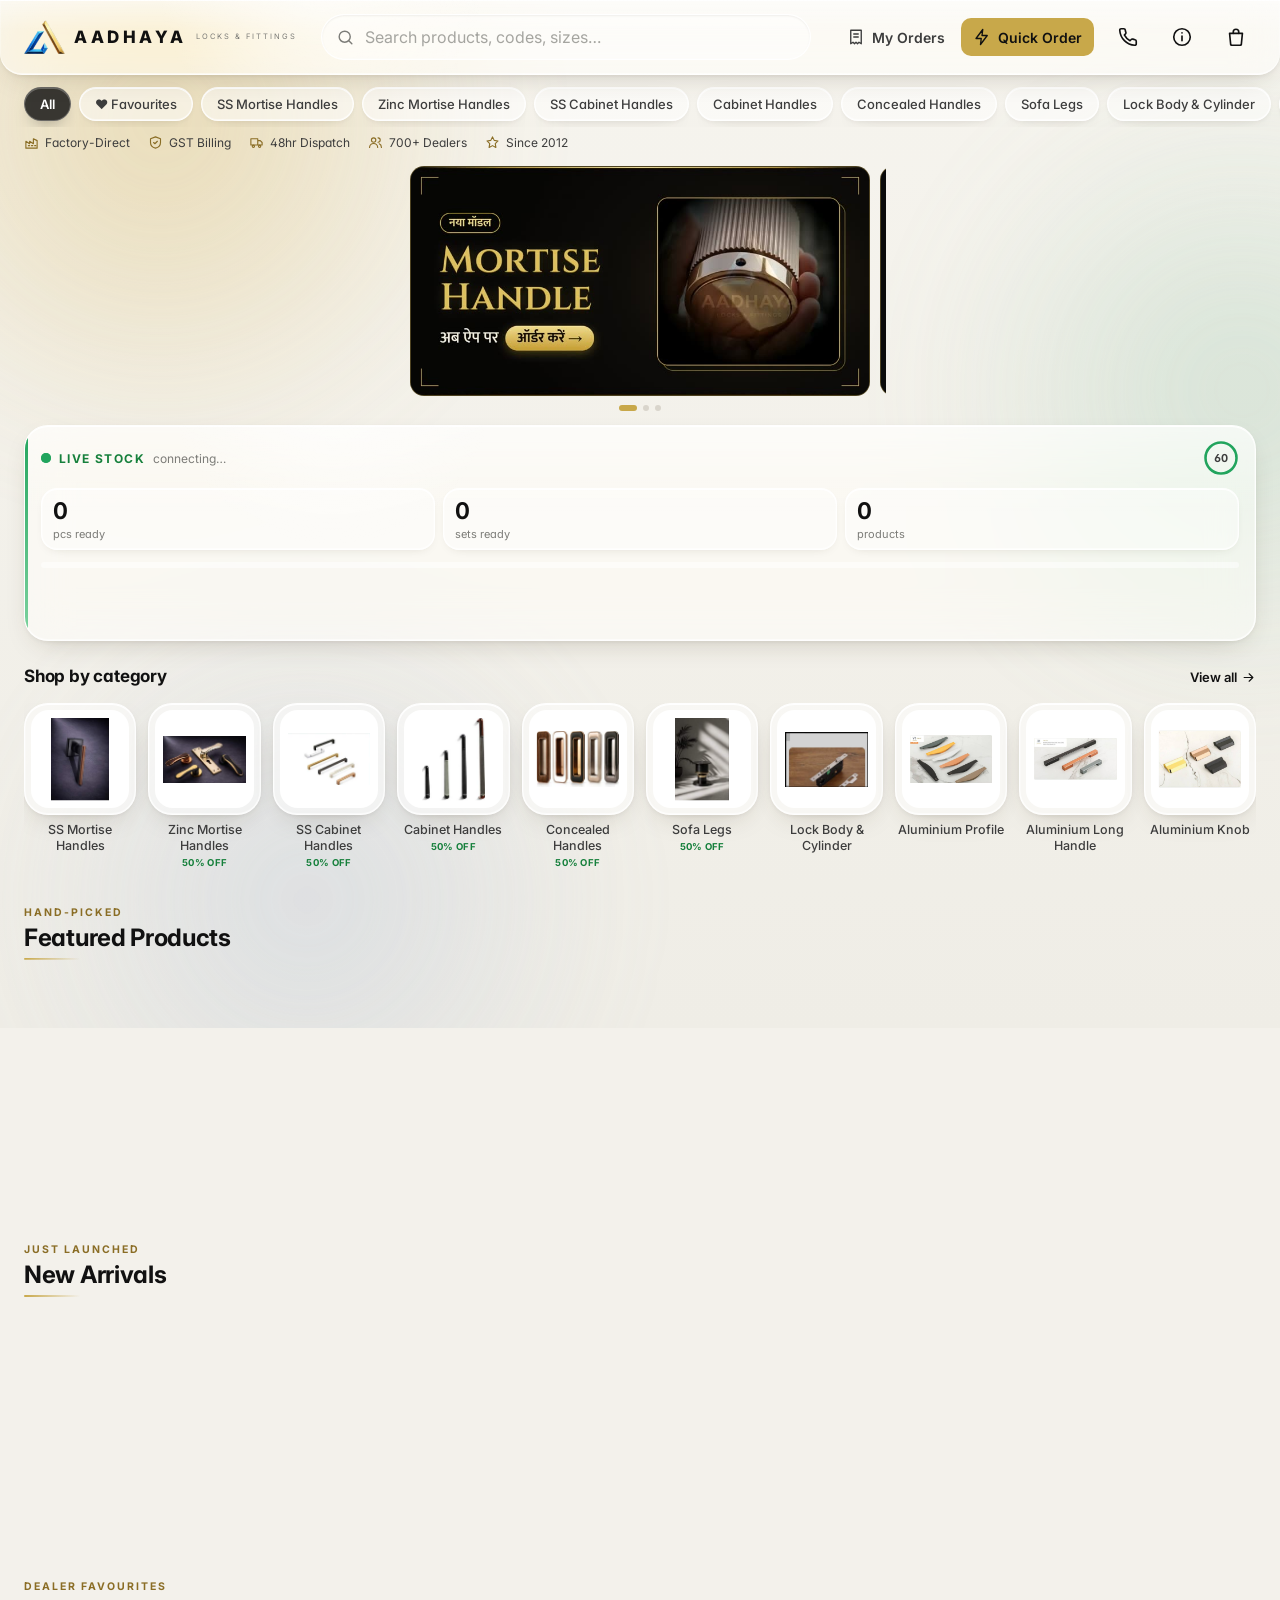
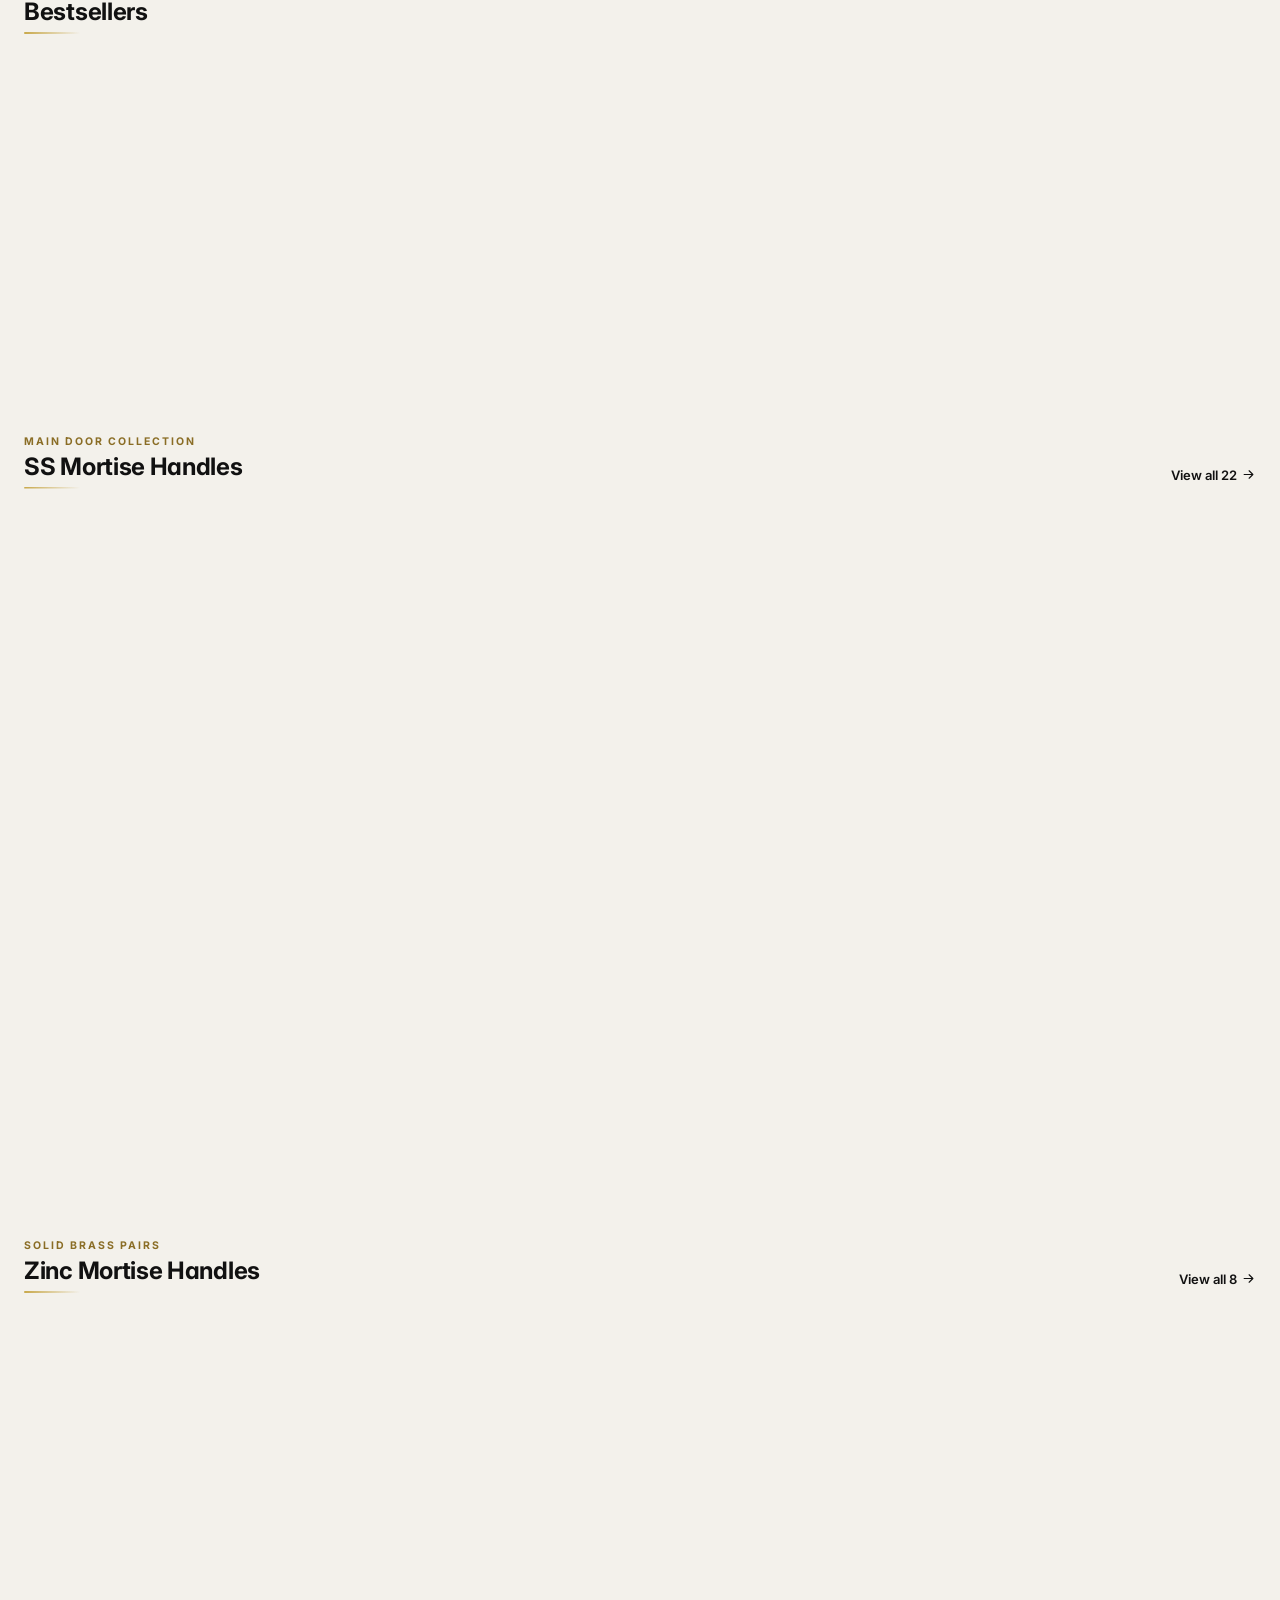
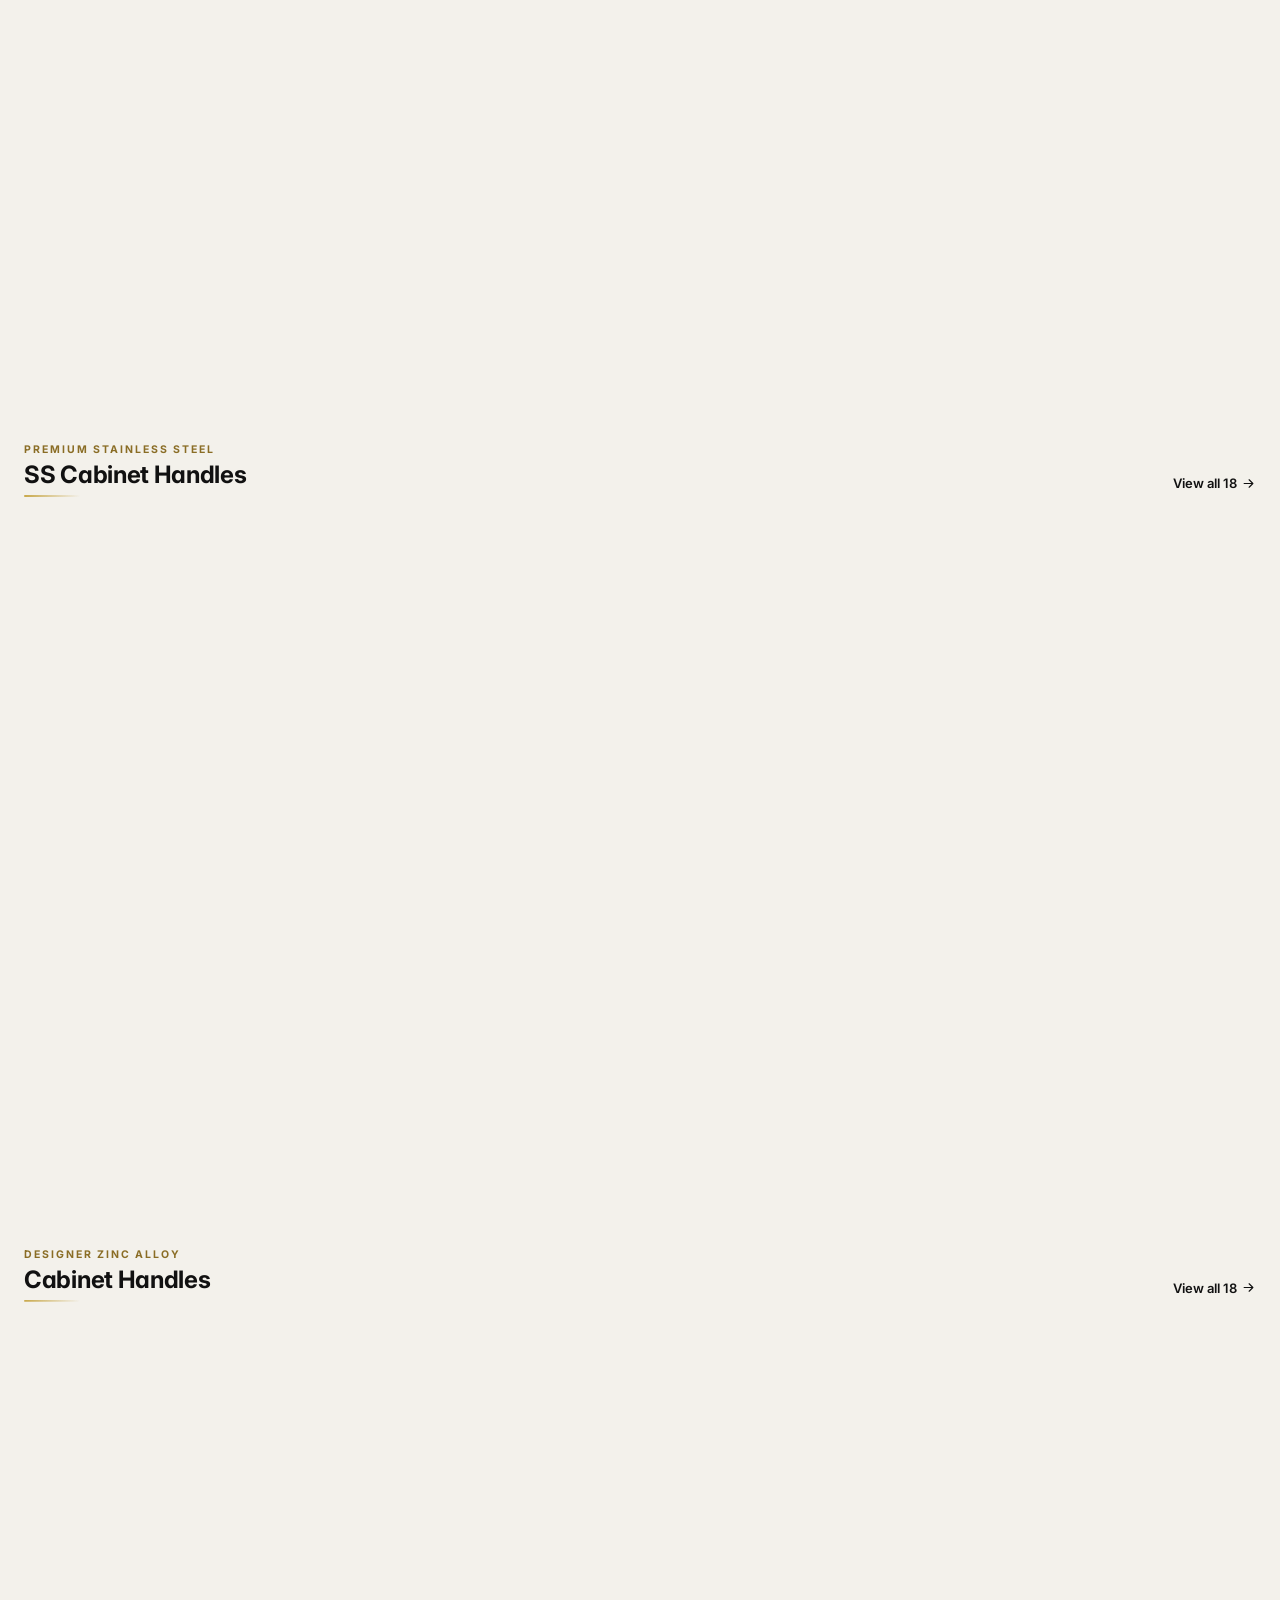
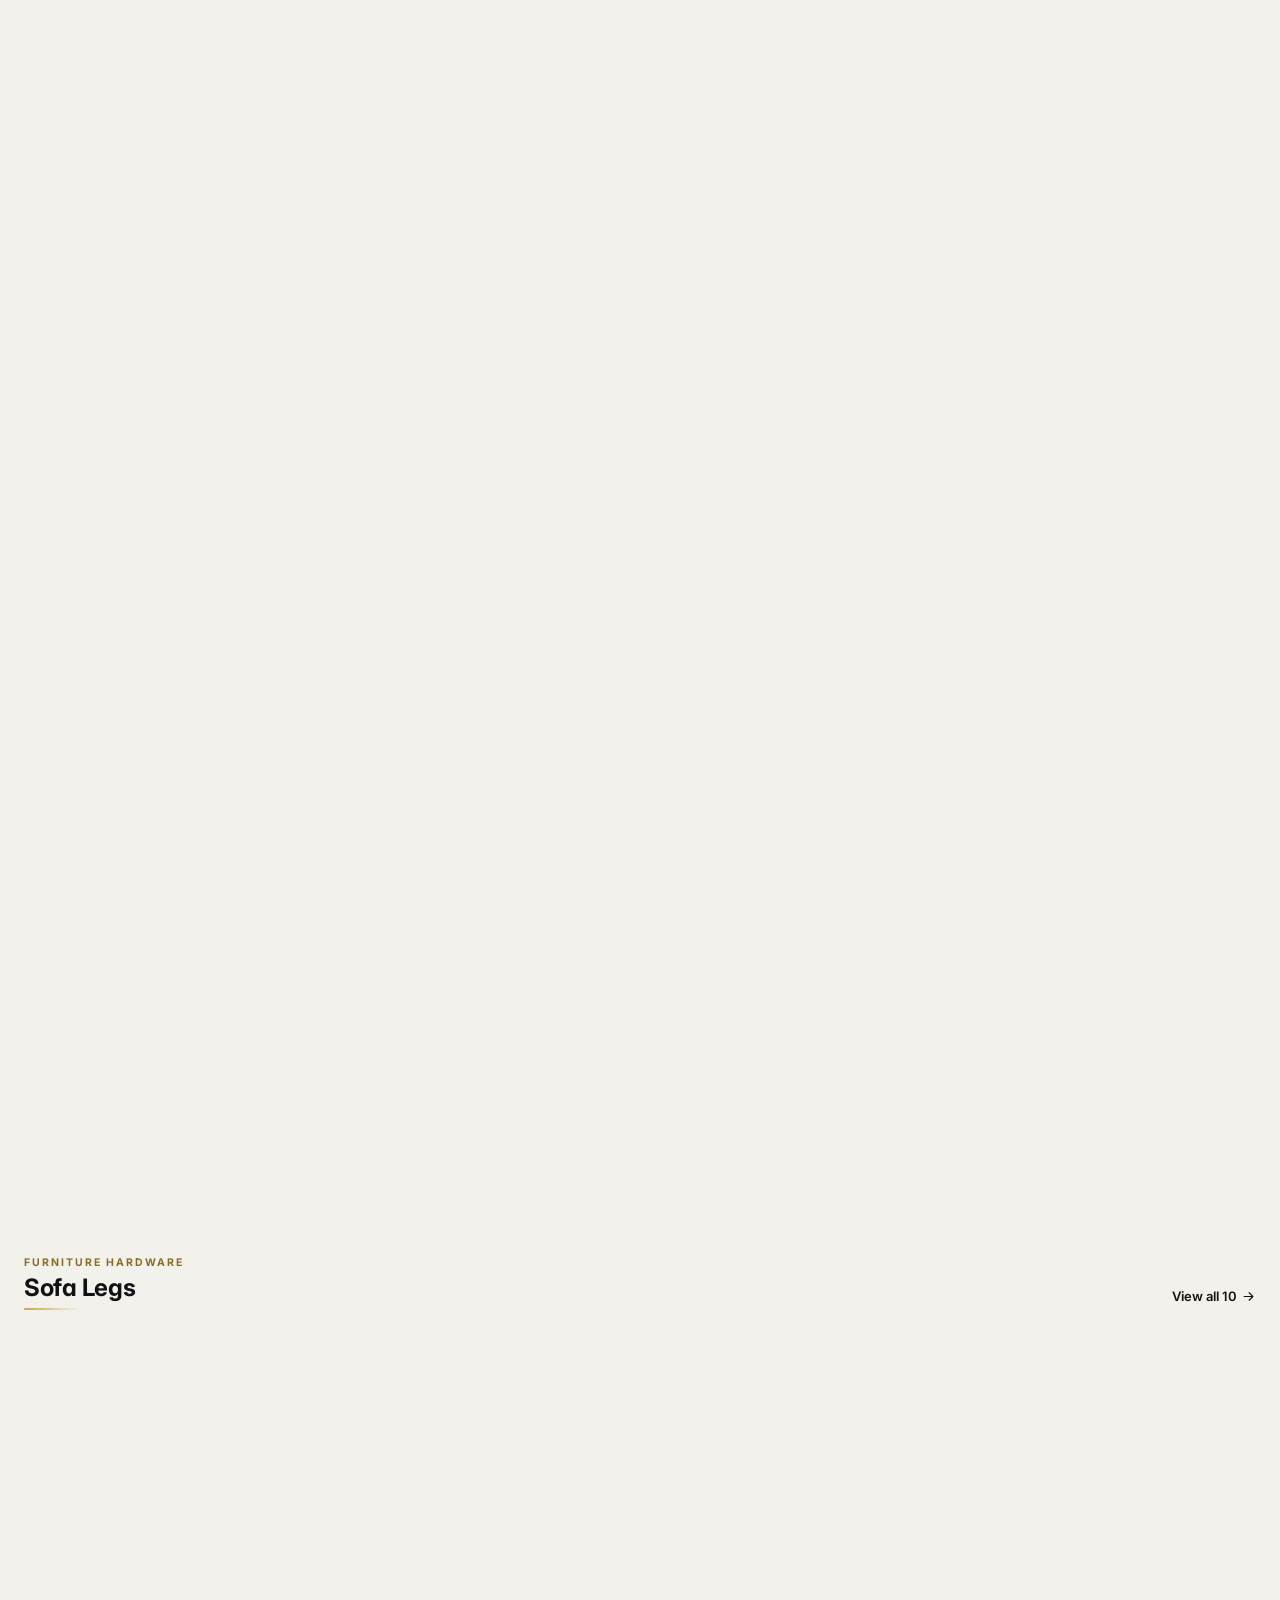
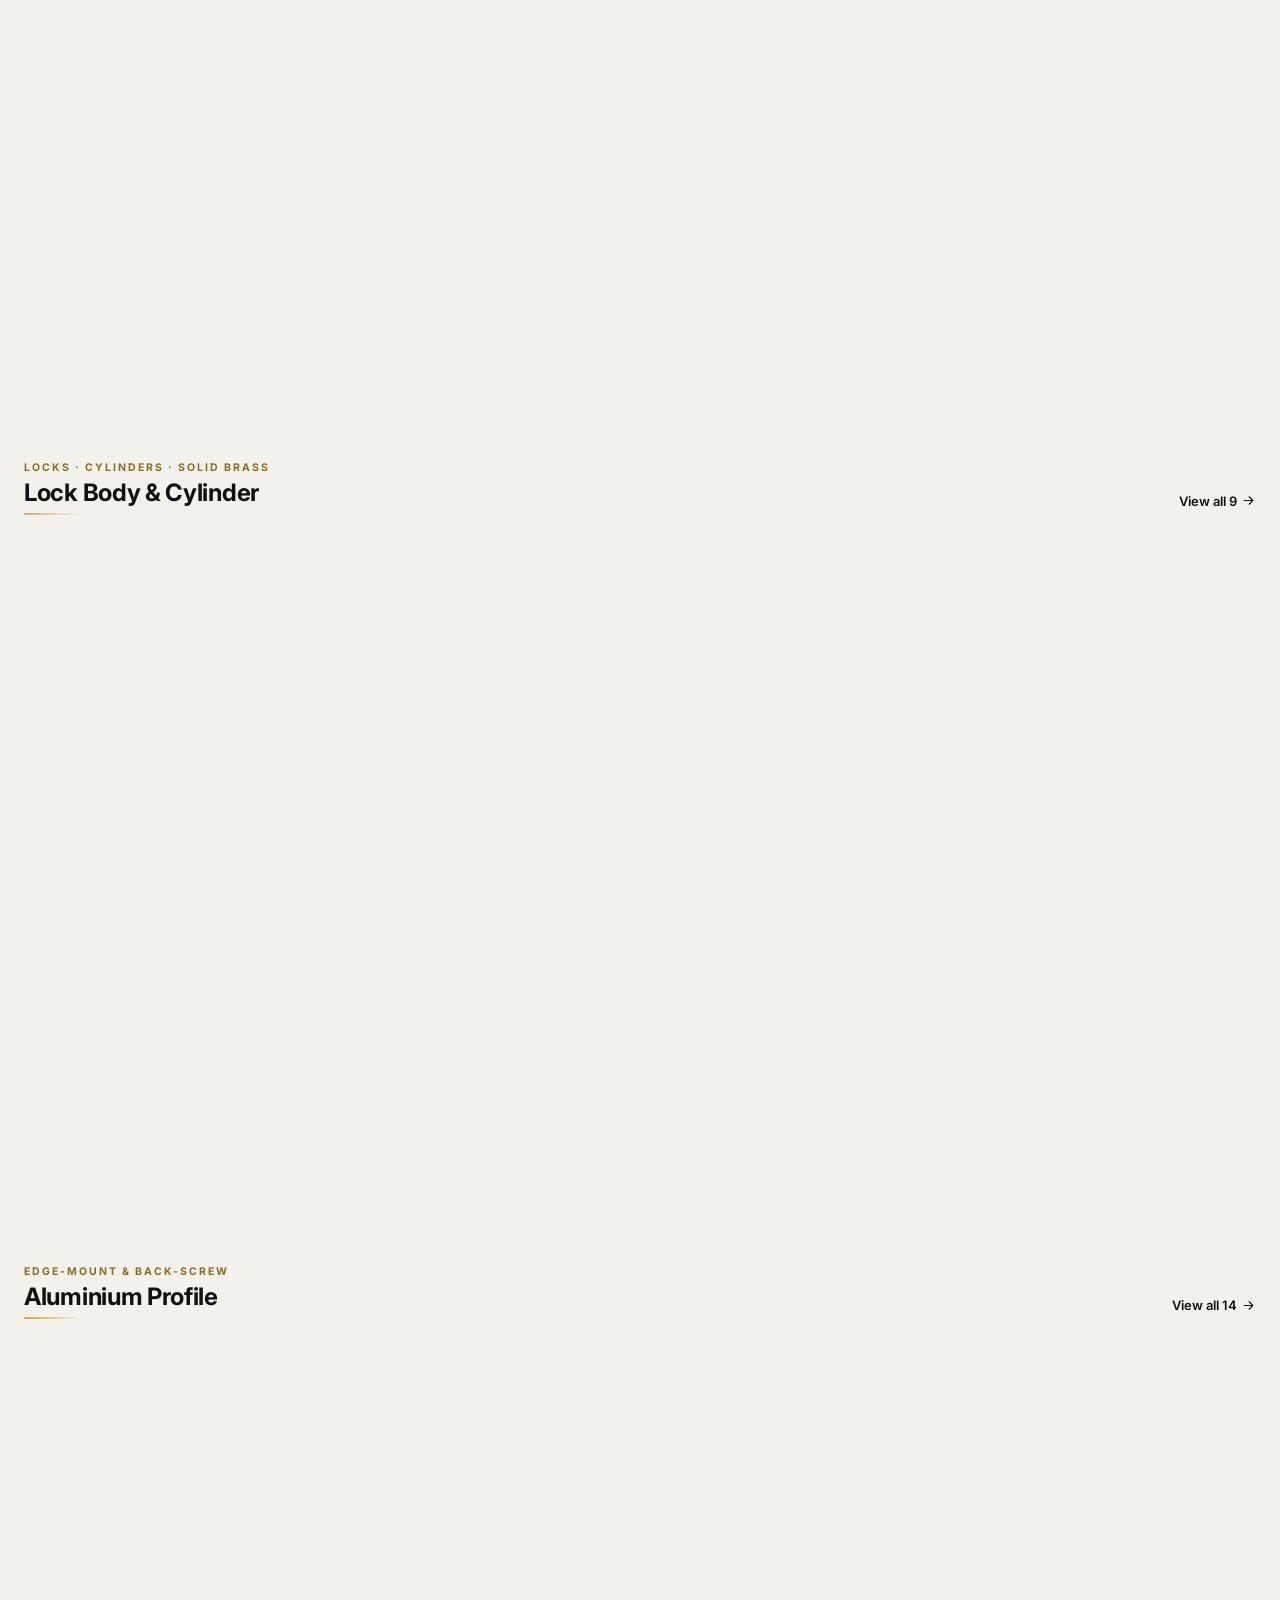
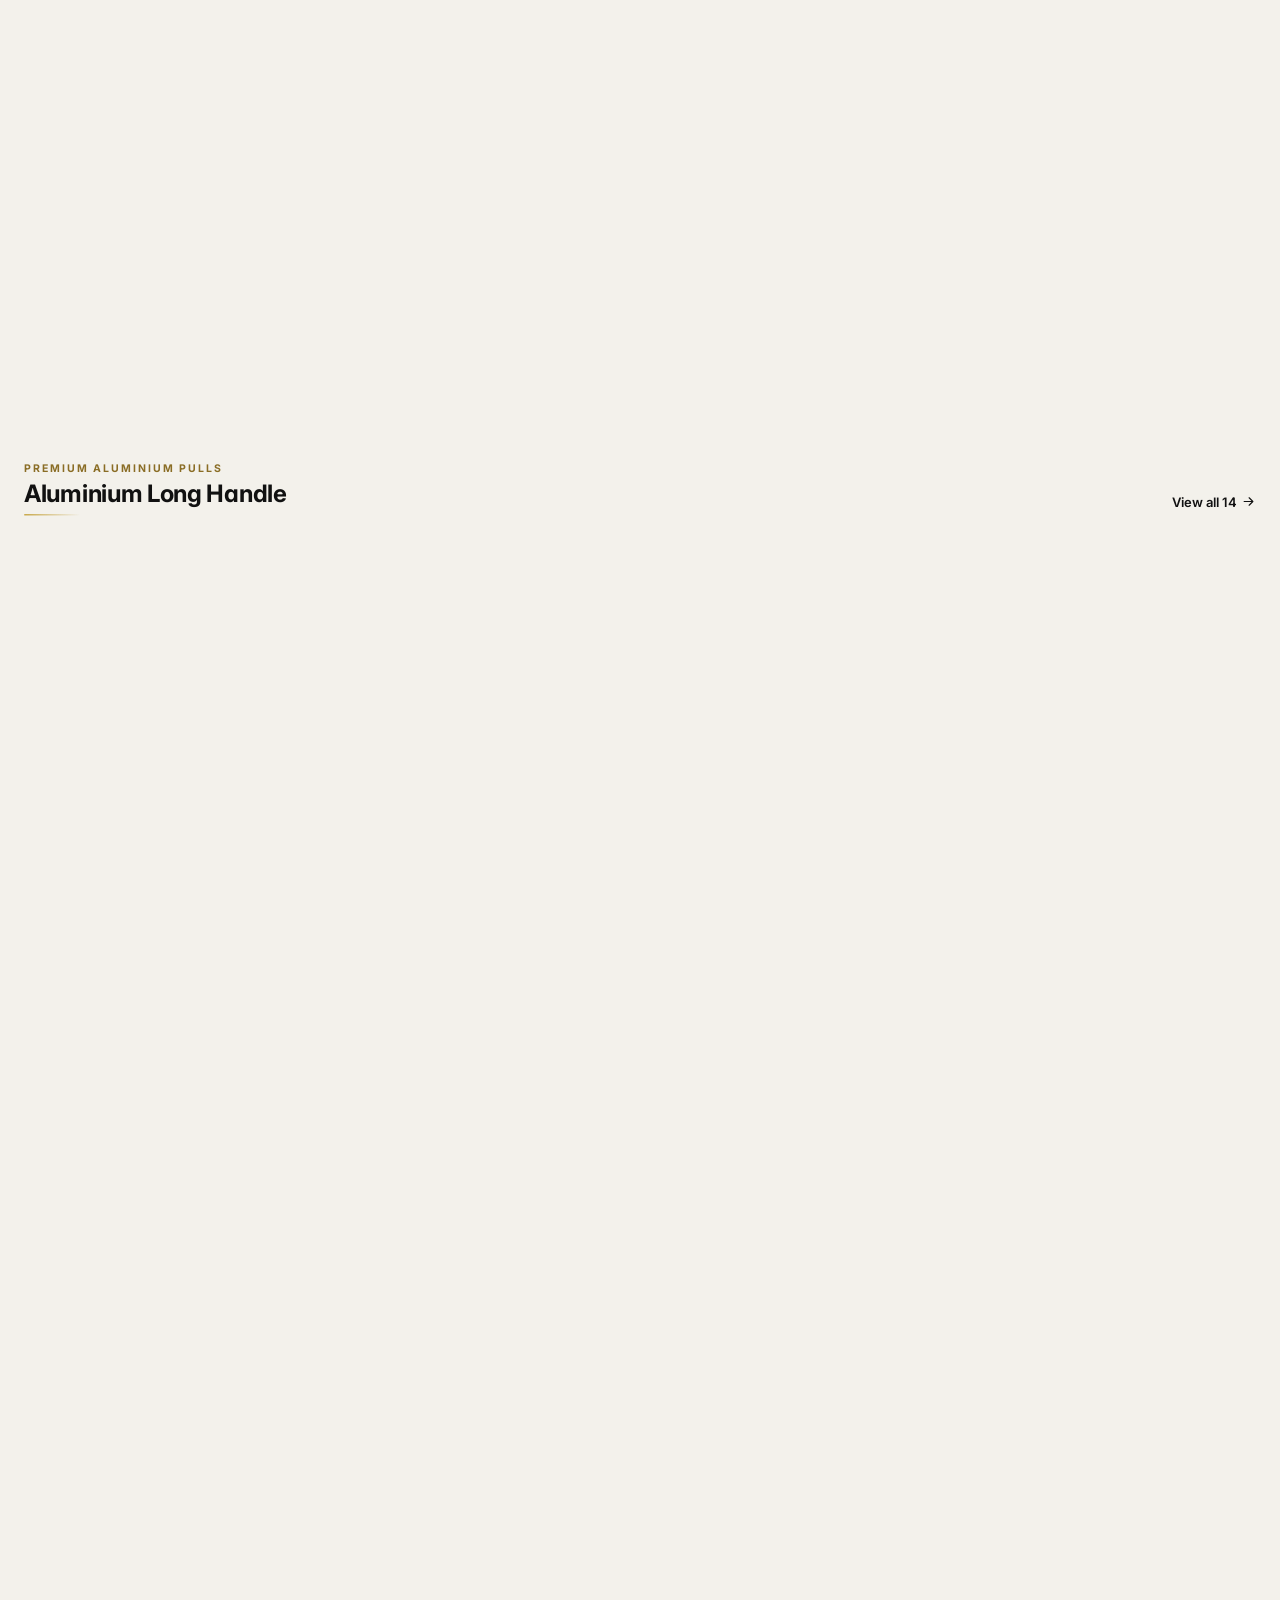
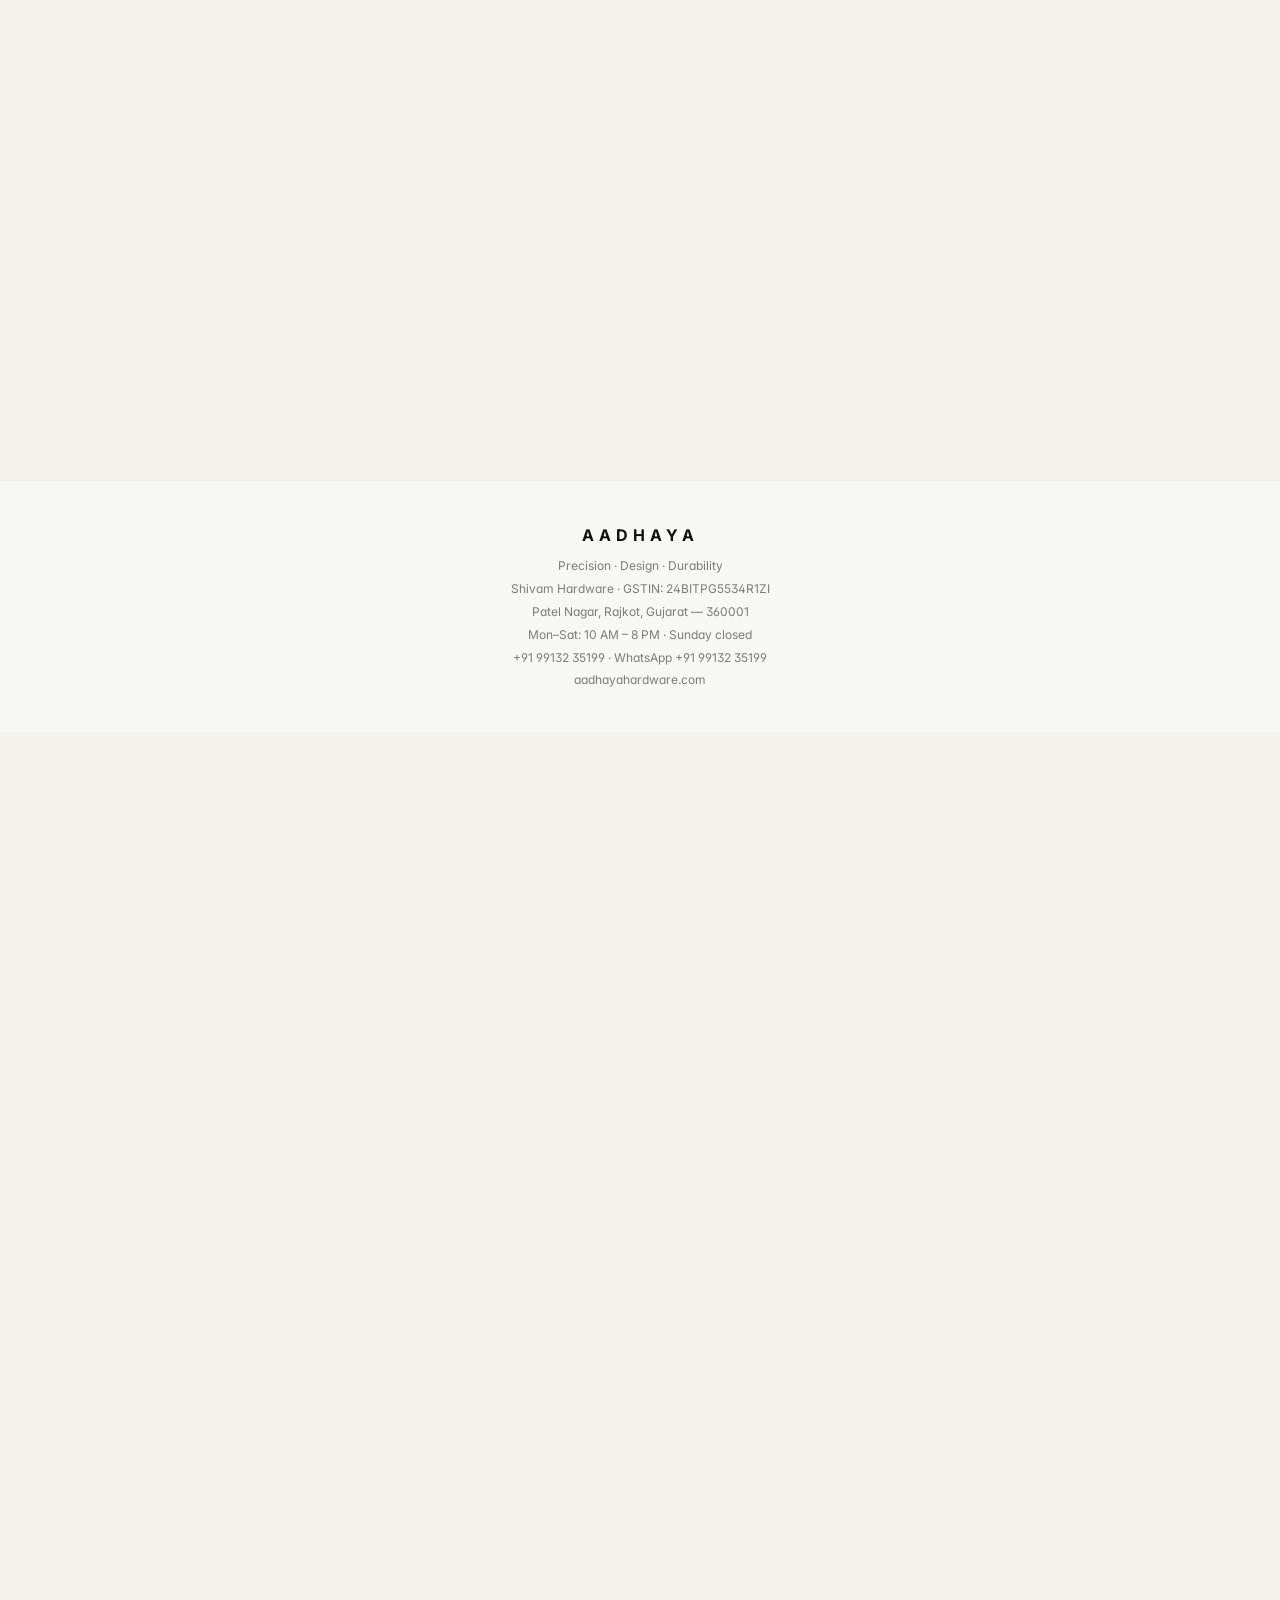
==== commit c9e05f1c: "Preview v2: single render on data load, no double blur on chips/search/stock tiles Co-Authored-By: C" ====
--- a/preview/index.html
+++ b/preview/index.html
@@ -25,8 +25,8 @@
 <link rel="preload" as="script" href="ui.js?v=6">
 <link rel="preload" as="script" href="livestock.js?v=5">
 <link rel="preload" as="script" href="offers.js?v=4">
-<link rel="preload" as="script" href="catalog.js?v=7">
-<script src="speed.js?v=1"></script>
+<link rel="preload" as="script" href="catalog.js?v=8">
+<script src="speed.js?v=2"></script>
 <script type="application/ld+json">
 {"@context":"https://schema.org","@type":"HardwareStore","name":"AADHAYA Locks & Fittings","alternateName":"Aadhaya Hardware","legalName":"Shivam Hardware","url":"https://order.aadhayahardware.com/","image":"https://order.aadhayahardware.com/og-image.jpg","logo":"https://order.aadhayahardware.com/icon-512.png","telephone":"+919913235199","taxID":"24BITPG5534R1ZI","foundingDate":"2012","priceRange":"₹₹","address":{"@type":"PostalAddress","streetAddress":"Patel Nagar","addressLocality":"Rajkot","addressRegion":"Gujarat","postalCode":"360001","addressCountry":"IN"},"openingHoursSpecification":[{"@type":"OpeningHoursSpecification","dayOfWeek":["Monday","Tuesday","Wednesday","Thursday","Friday","Saturday"],"opens":"10:00","closes":"20:00"}],"sameAs":["https://aadhayahardware.com","https://wa.me/919913235199"],"makesOffer":{"@type":"Offer","itemOffered":{"@type":"ItemList","name":"Premium SS Hardware","itemListElement":[{"@type":"Product","name":"SS Cabinet Handles"},{"@type":"Product","name":"Concealed Handles"},{"@type":"Product","name":"SS Mortise Handles"},{"@type":"Product","name":"Zinc Mortise Handles"},{"@type":"Product","name":"Mortise Lock Bodies & Cylinders"},{"@type":"Product","name":"Sofa Legs"},{"@type":"Product","name":"Aluminium Profile Handles"},{"@type":"Product","name":"Aluminium Long Handles"},{"@type":"Product","name":"Aluminium Knobs"}]}}}
 </script>
@@ -877,5 +877,5 @@
 updateBadge();render();
 if('serviceWorker' in navigator){window.addEventListener('load',()=>{navigator.serviceWorker.register('sw.js').catch(()=>{})})}
 </script>
-</body></html><script src="catalog.js?v=7"></script><script src="stock.js?v=5"></script><script src="price.js?v=2"></script><script src="finish.js?v=1"></script><script src="offers.js?v=4"></script><script src="order-sync.js"></script><script src="ui.js?v=6"></script><script src="visits.js"></script><script src="premium.js?v=2"></script>
+</body></html><script src="catalog.js?v=8"></script><script src="stock.js?v=5"></script><script src="price.js?v=3"></script><script src="finish.js?v=2"></script><script src="offers.js?v=4"></script><script src="order-sync.js"></script><script src="ui.js?v=6"></script><script src="visits.js"></script><script src="premium.js?v=2"></script>
 <script src="livestock.js?v=5"></script><script src="logo.js?v=3"></script><script src="glass.js?v=1"></script><script src="catvideo.js?v=1"></script><script src="select.js?v=1"></script>
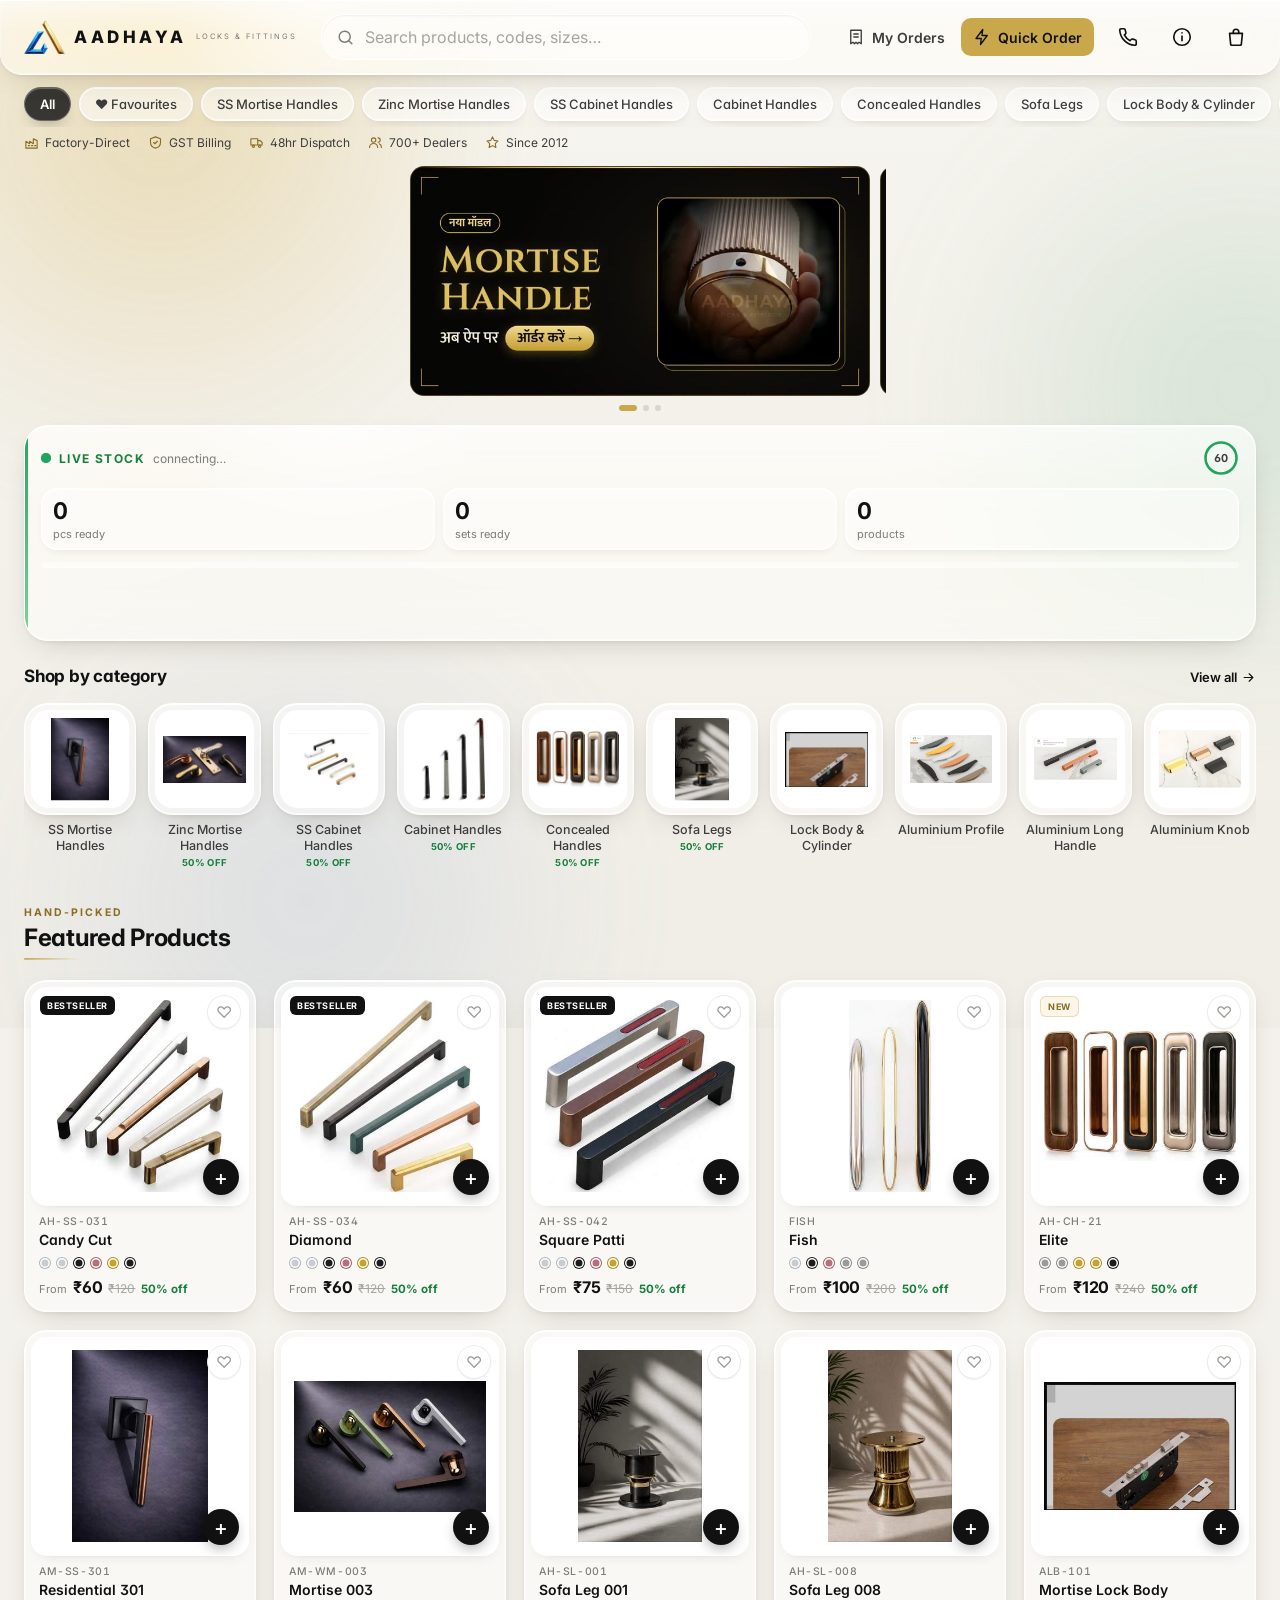
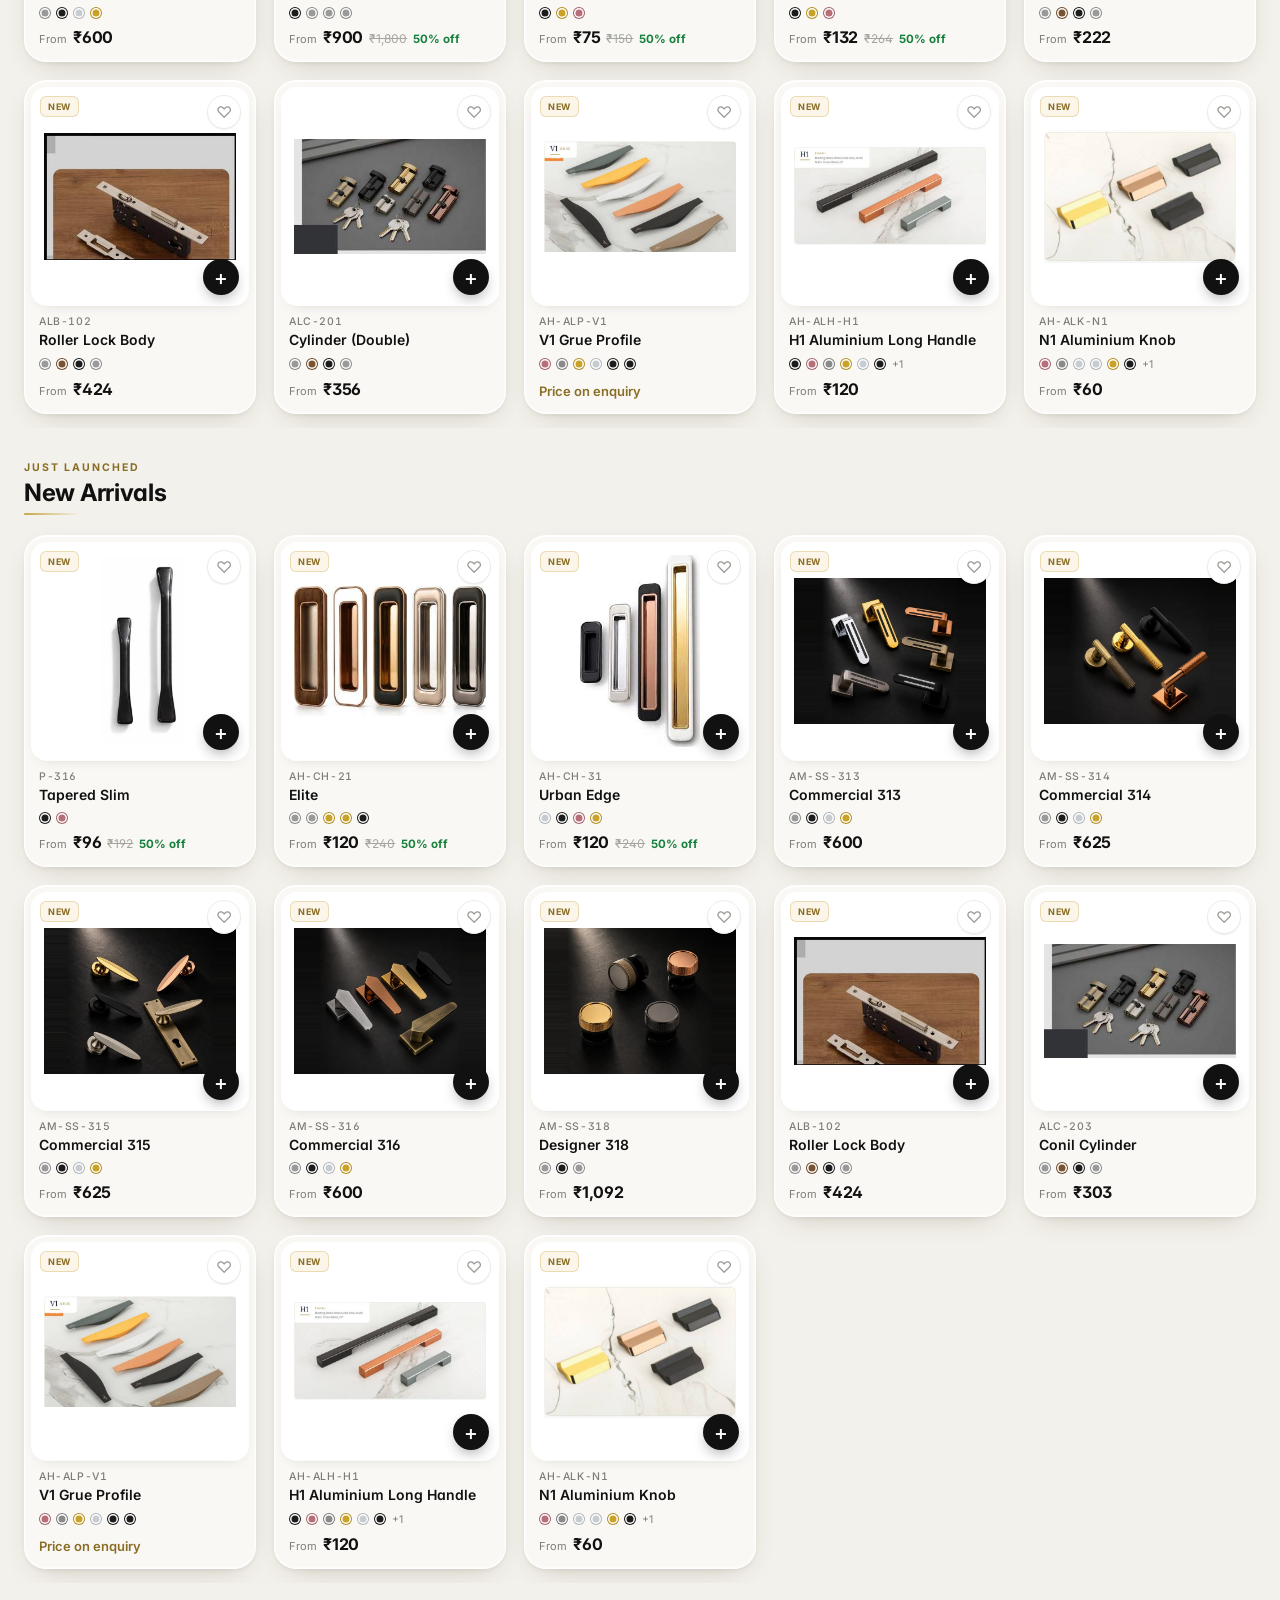
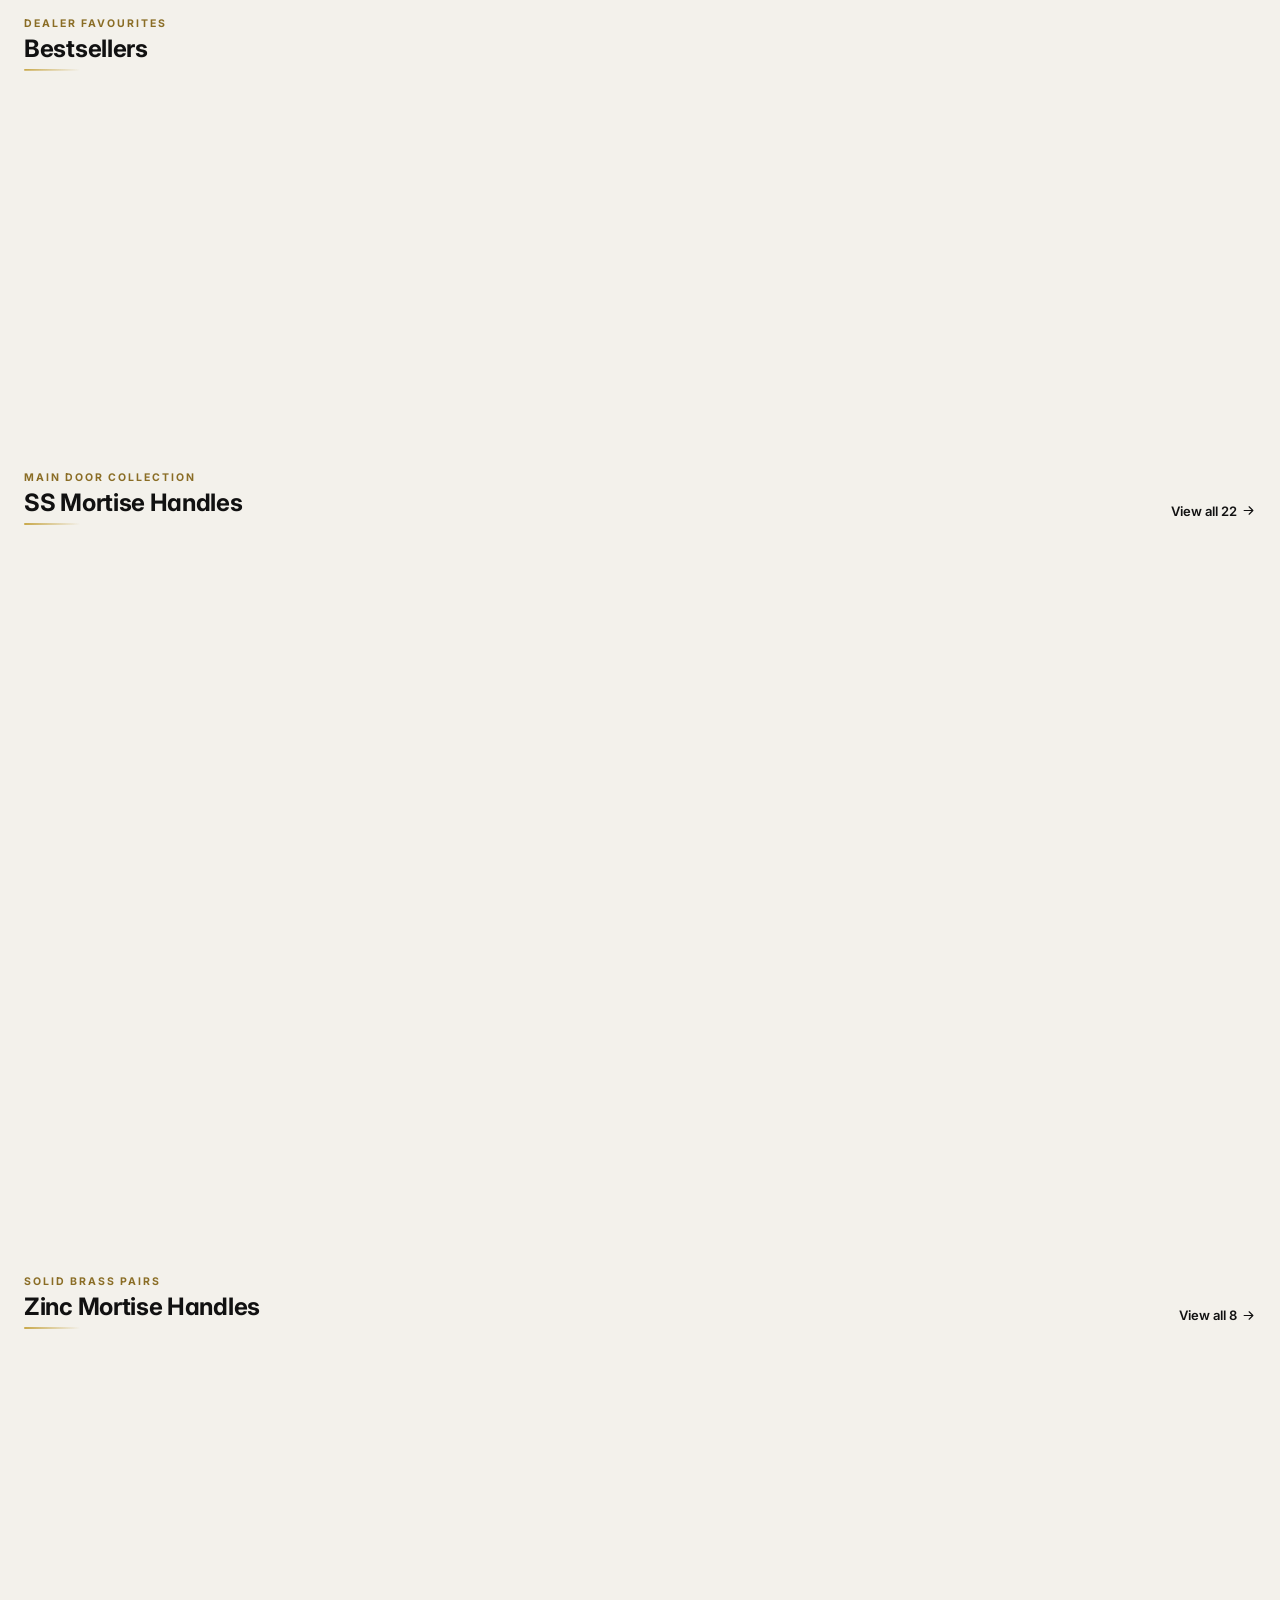
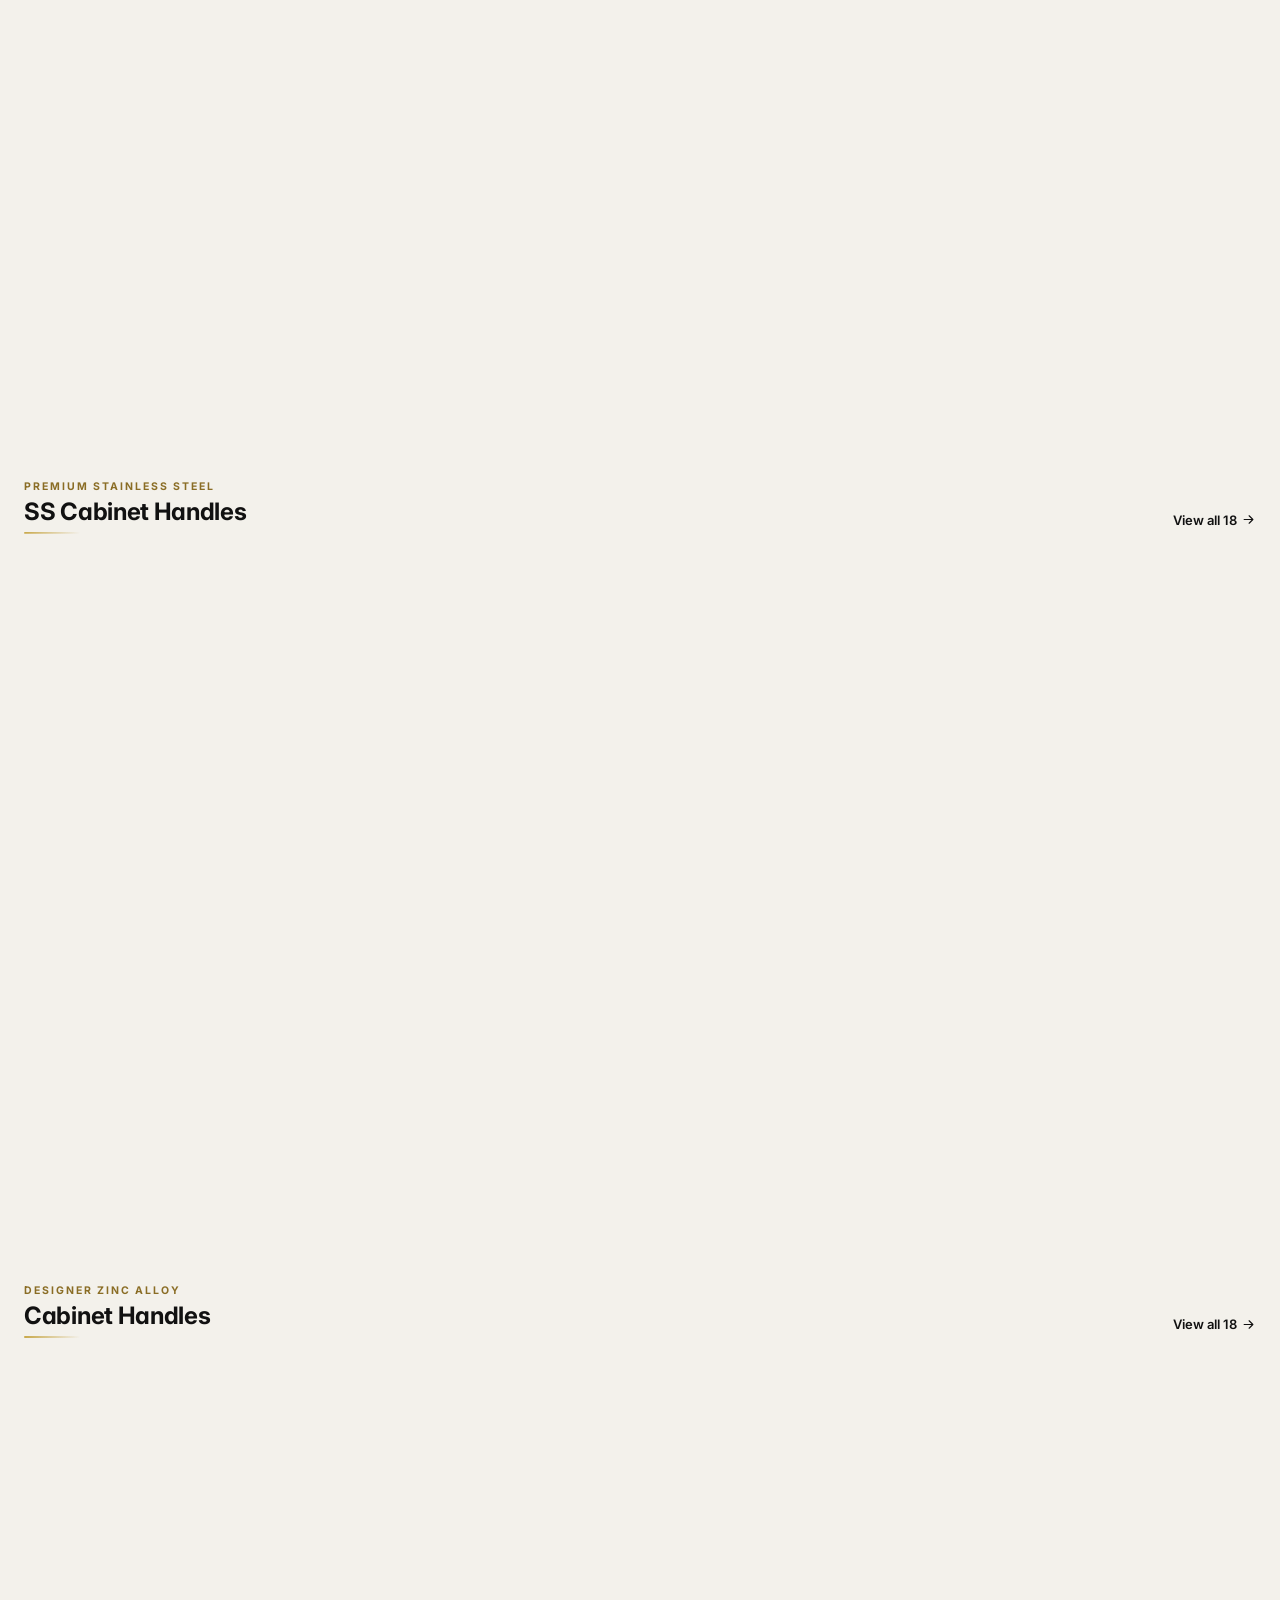
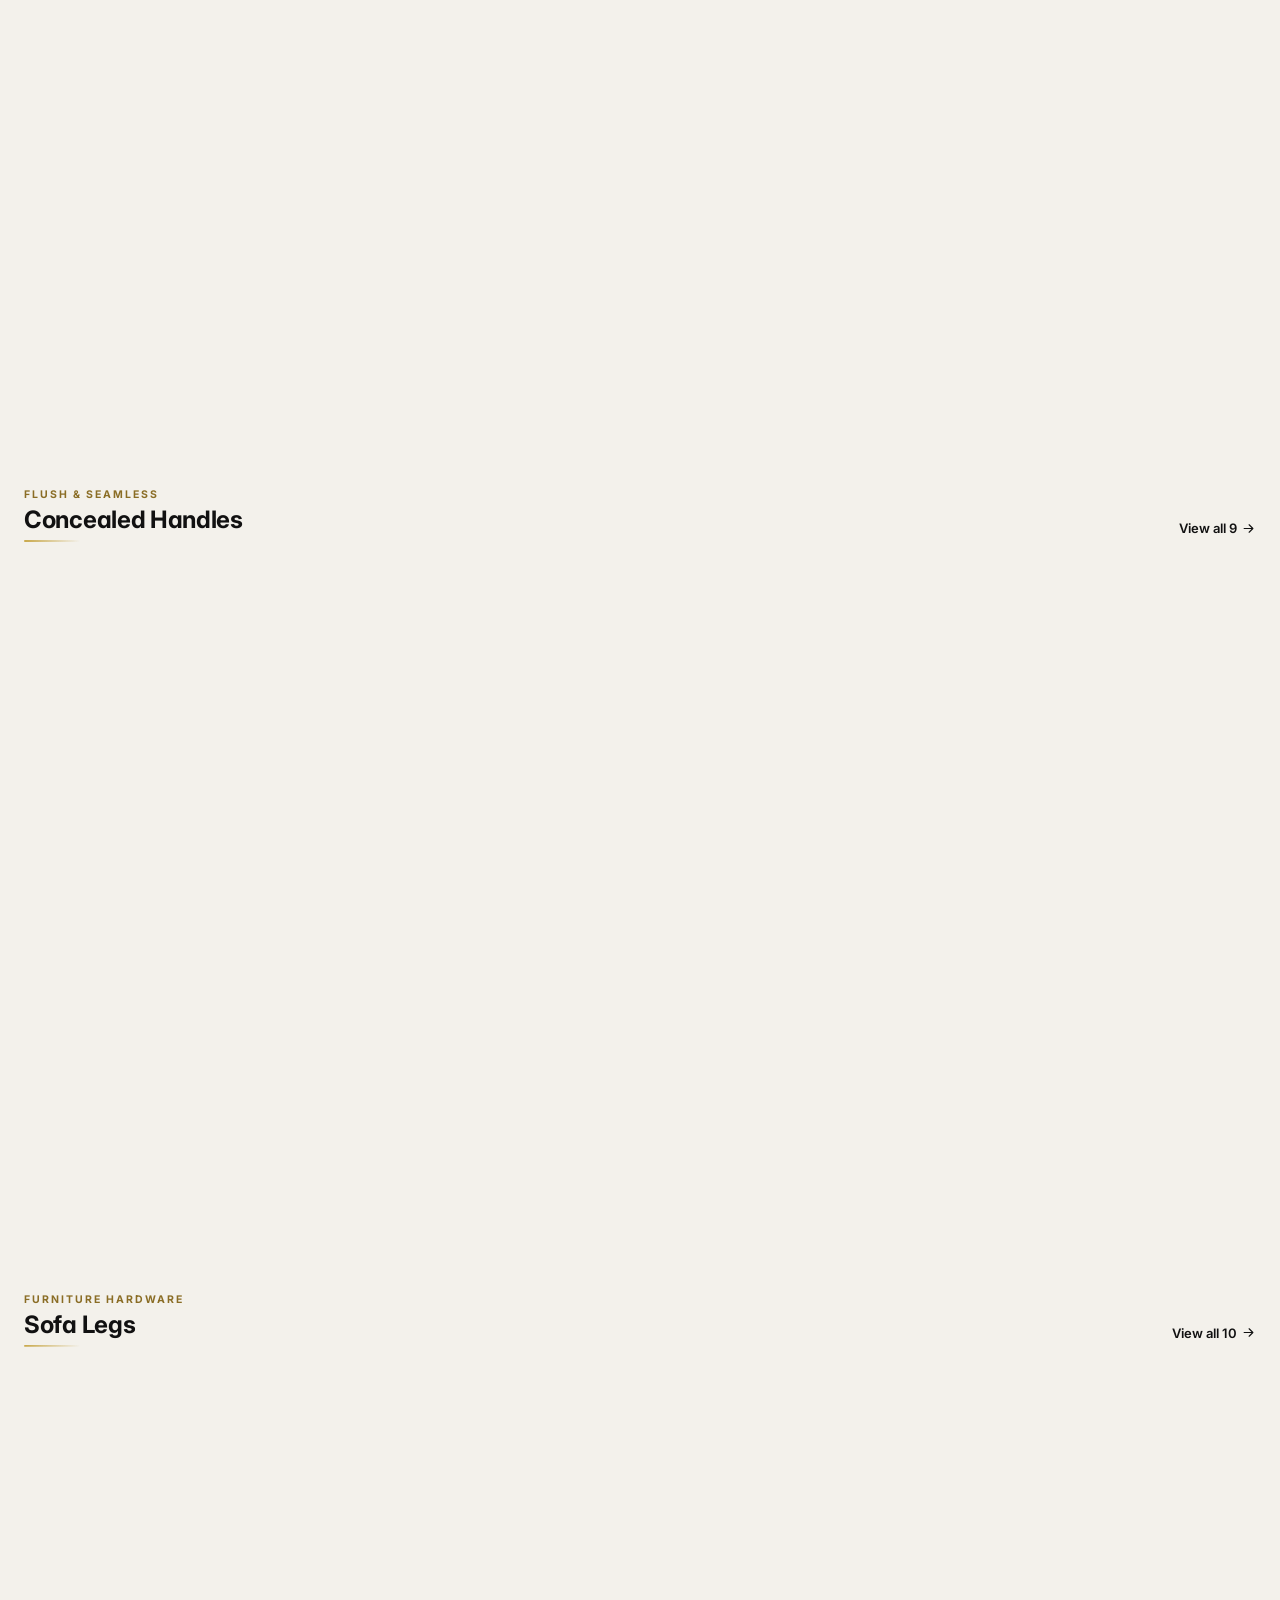
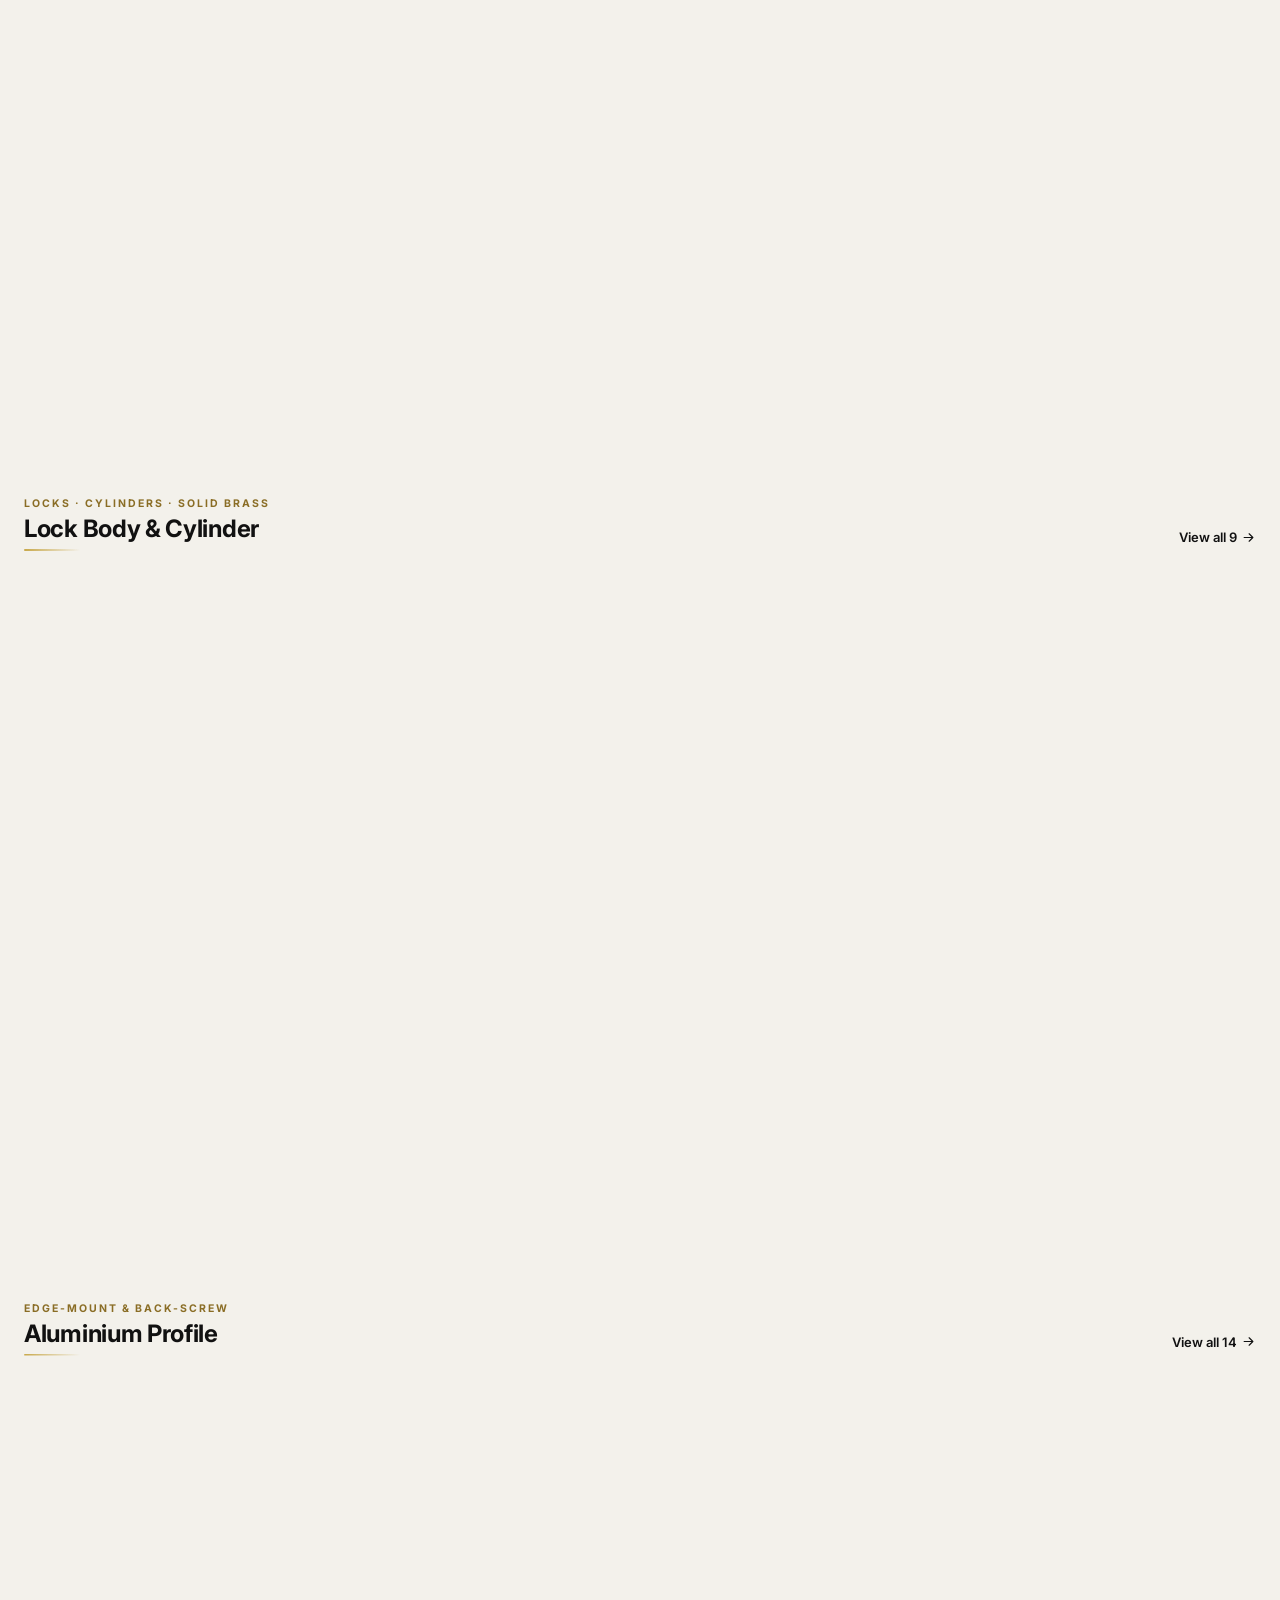
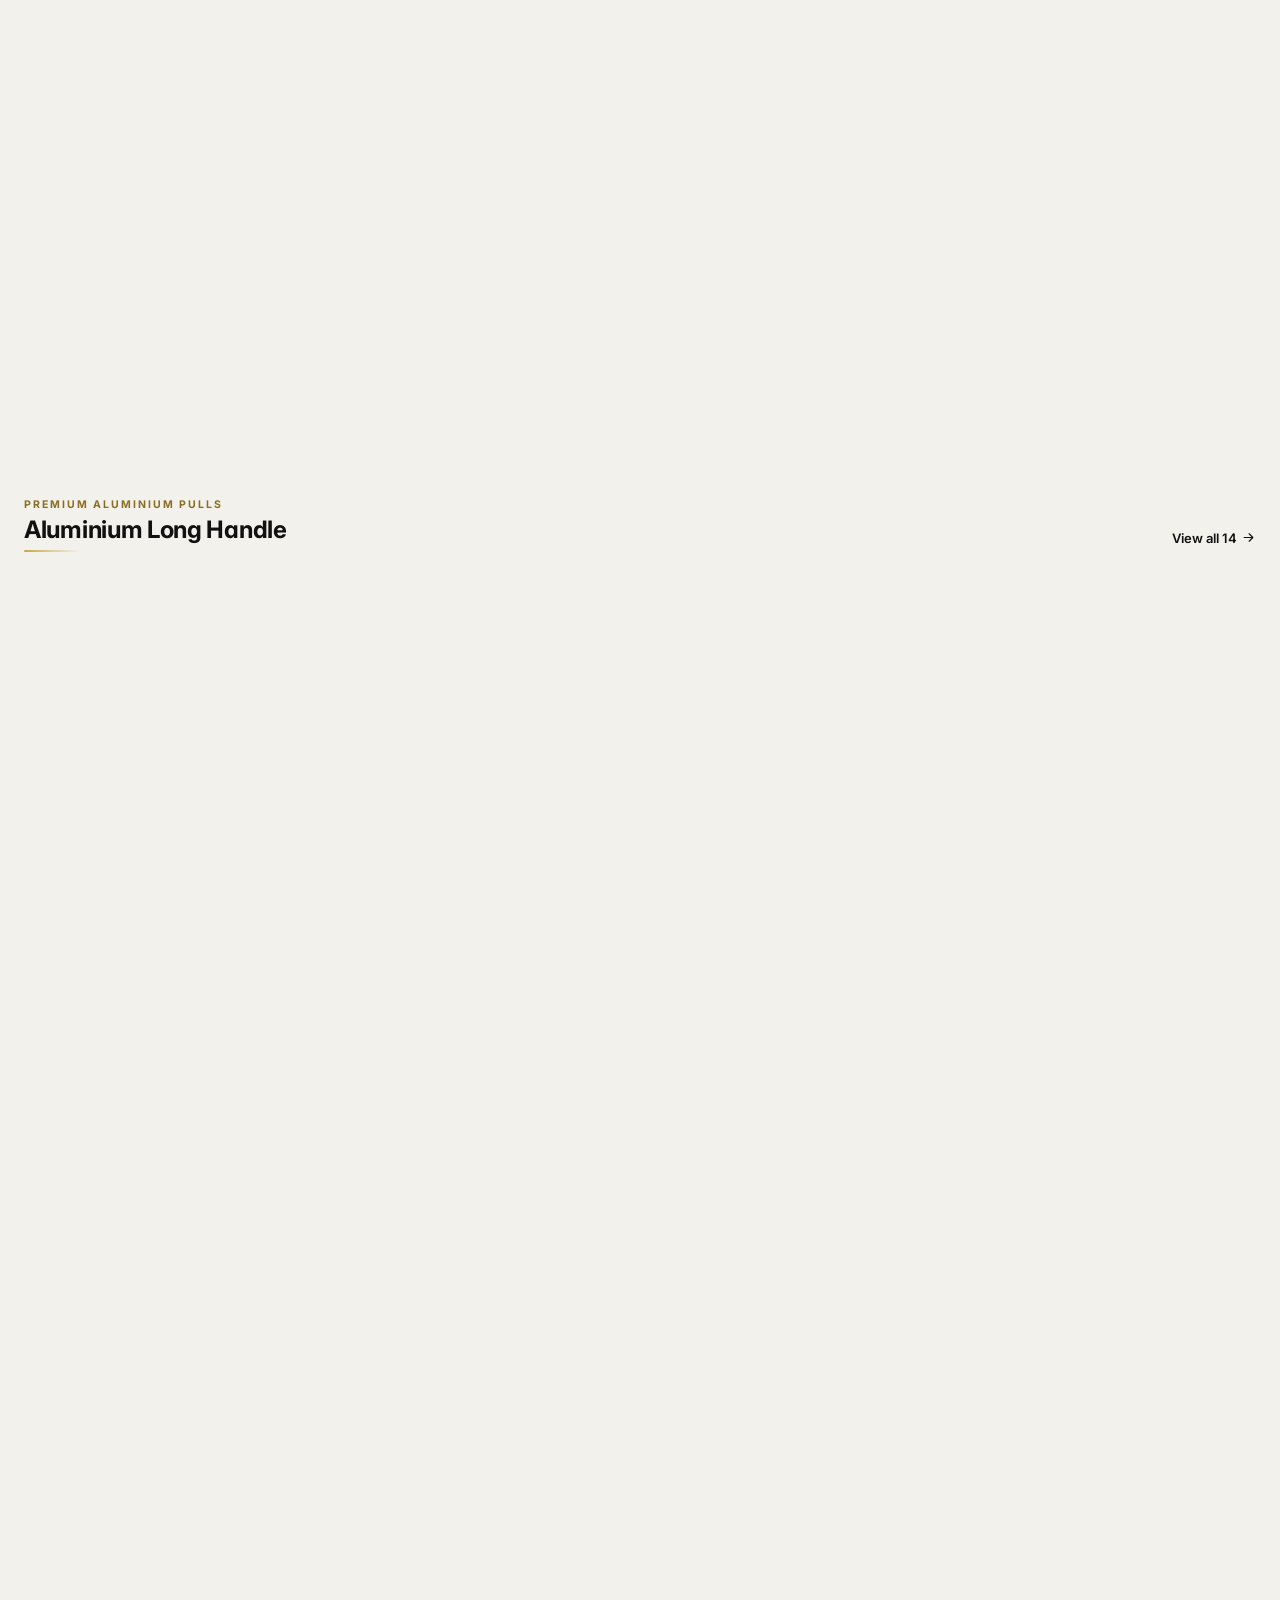
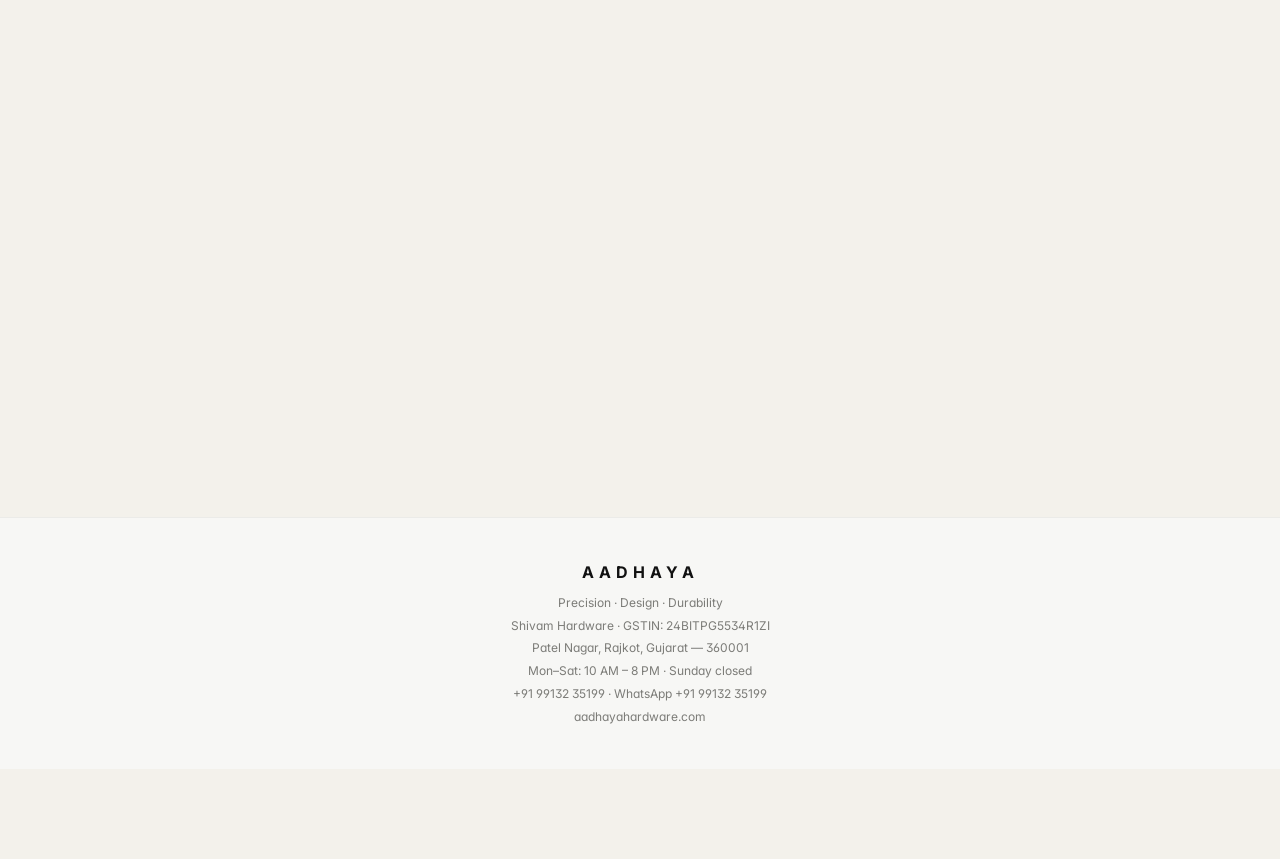
==== commit 949a1eeb: "Preview: category swipe on mobile (swipe.js) — live index.html untouched Co-Authored-By: Claude Opus" ====
--- a/preview/index.html
+++ b/preview/index.html
@@ -1,9 +1,9 @@
 <!DOCTYPE html>
-<html lang="en"><head>
+<html lang="en"><head><base href="/"><meta name="robots" content="noindex">
 <meta charset="UTF-8"><meta name="viewport" content="width=device-width,initial-scale=1,viewport-fit=cover"><meta name="theme-color" content="#0A0A0A"><meta name="apple-mobile-web-app-capable" content="yes"><meta name="mobile-web-app-capable" content="yes"><meta name="apple-mobile-web-app-status-bar-style" content="black-translucent"><meta name="apple-mobile-web-app-title" content="AADHAYA"><meta name="format-detection" content="telephone=no">
 <title>AADHAYA Hardware — Order</title>
 <meta name="description" content="Order premium stainless steel cabinet handles, concealed handles, mortise locks, knobs & sofa legs factory-direct from AADHAYA, Rajkot. 130+ products, 6 finishes, dealer NETT pricing, 48-hour dispatch. Order on WhatsApp in 2 minutes.">
-<meta name="robots" content="noindex,nofollow"><link rel="canonical" href="https://order.aadhayahardware.com/">
+<link rel="canonical" href="https://order.aadhayahardware.com/">
 <meta property="og:type" content="website">
 <meta property="og:site_name" content="AADHAYA Hardware">
 <meta property="og:title" content="AADHAYA Hardware — Dealer Order App">
@@ -24,7 +24,7 @@
 <link rel="preload" as="image" href="launch-poster.jpg?v=1" fetchpriority="high">
 <link rel="preload" as="script" href="ui.js?v=6">
 <link rel="preload" as="script" href="livestock.js?v=5">
-<link rel="preload" as="script" href="offers.js?v=4">
+<link rel="preload" as="script" href="offers.js?v=5">
 <link rel="preload" as="script" href="catalog.js?v=8">
 <script src="speed.js?v=2"></script>
 <script type="application/ld+json">
@@ -877,5 +877,5 @@
 updateBadge();render();
 if('serviceWorker' in navigator){window.addEventListener('load',()=>{navigator.serviceWorker.register('sw.js').catch(()=>{})})}
 </script>
-</body></html><script src="catalog.js?v=8"></script><script src="stock.js?v=5"></script><script src="price.js?v=3"></script><script src="finish.js?v=2"></script><script src="offers.js?v=4"></script><script src="order-sync.js"></script><script src="ui.js?v=6"></script><script src="visits.js"></script><script src="premium.js?v=2"></script>
-<script src="livestock.js?v=5"></script><script src="logo.js?v=3"></script><script src="glass.js?v=1"></script><script src="catvideo.js?v=1"></script><script src="select.js?v=1"></script>
+</body></html><script src="catalog.js?v=8"></script><script src="stock.js?v=5"></script><script src="price.js?v=3"></script><script src="finish.js?v=2"></script><script src="offers.js?v=5"></script><script src="order-sync.js"></script><script src="ui.js?v=6"></script><script src="visits.js"></script><script src="premium.js?v=2"></script>
+<script src="livestock.js?v=5"></script><script src="logo.js?v=3"></script><script src="glass.js?v=1"></script><script src="catvideo.js?v=2"></script><script src="select.js?v=1"></script><script src="swipe.js?v=1"></script>
